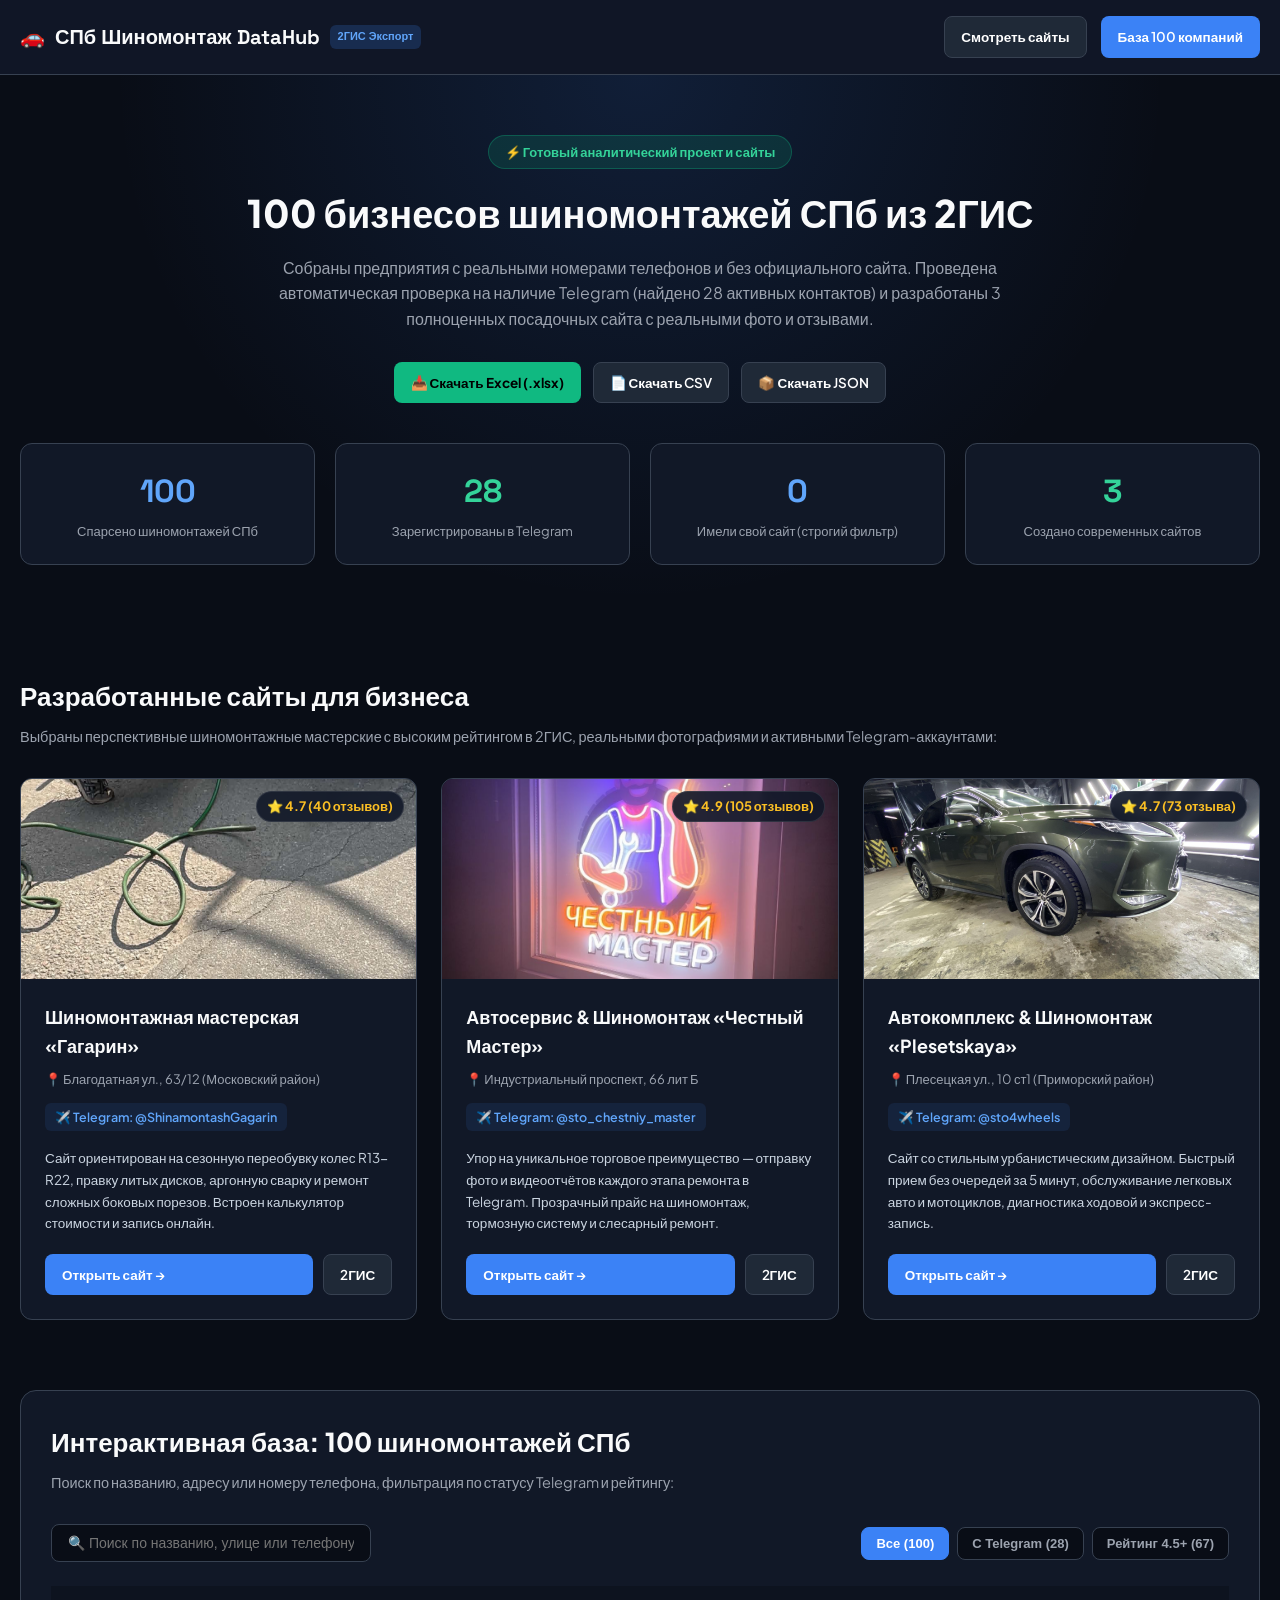
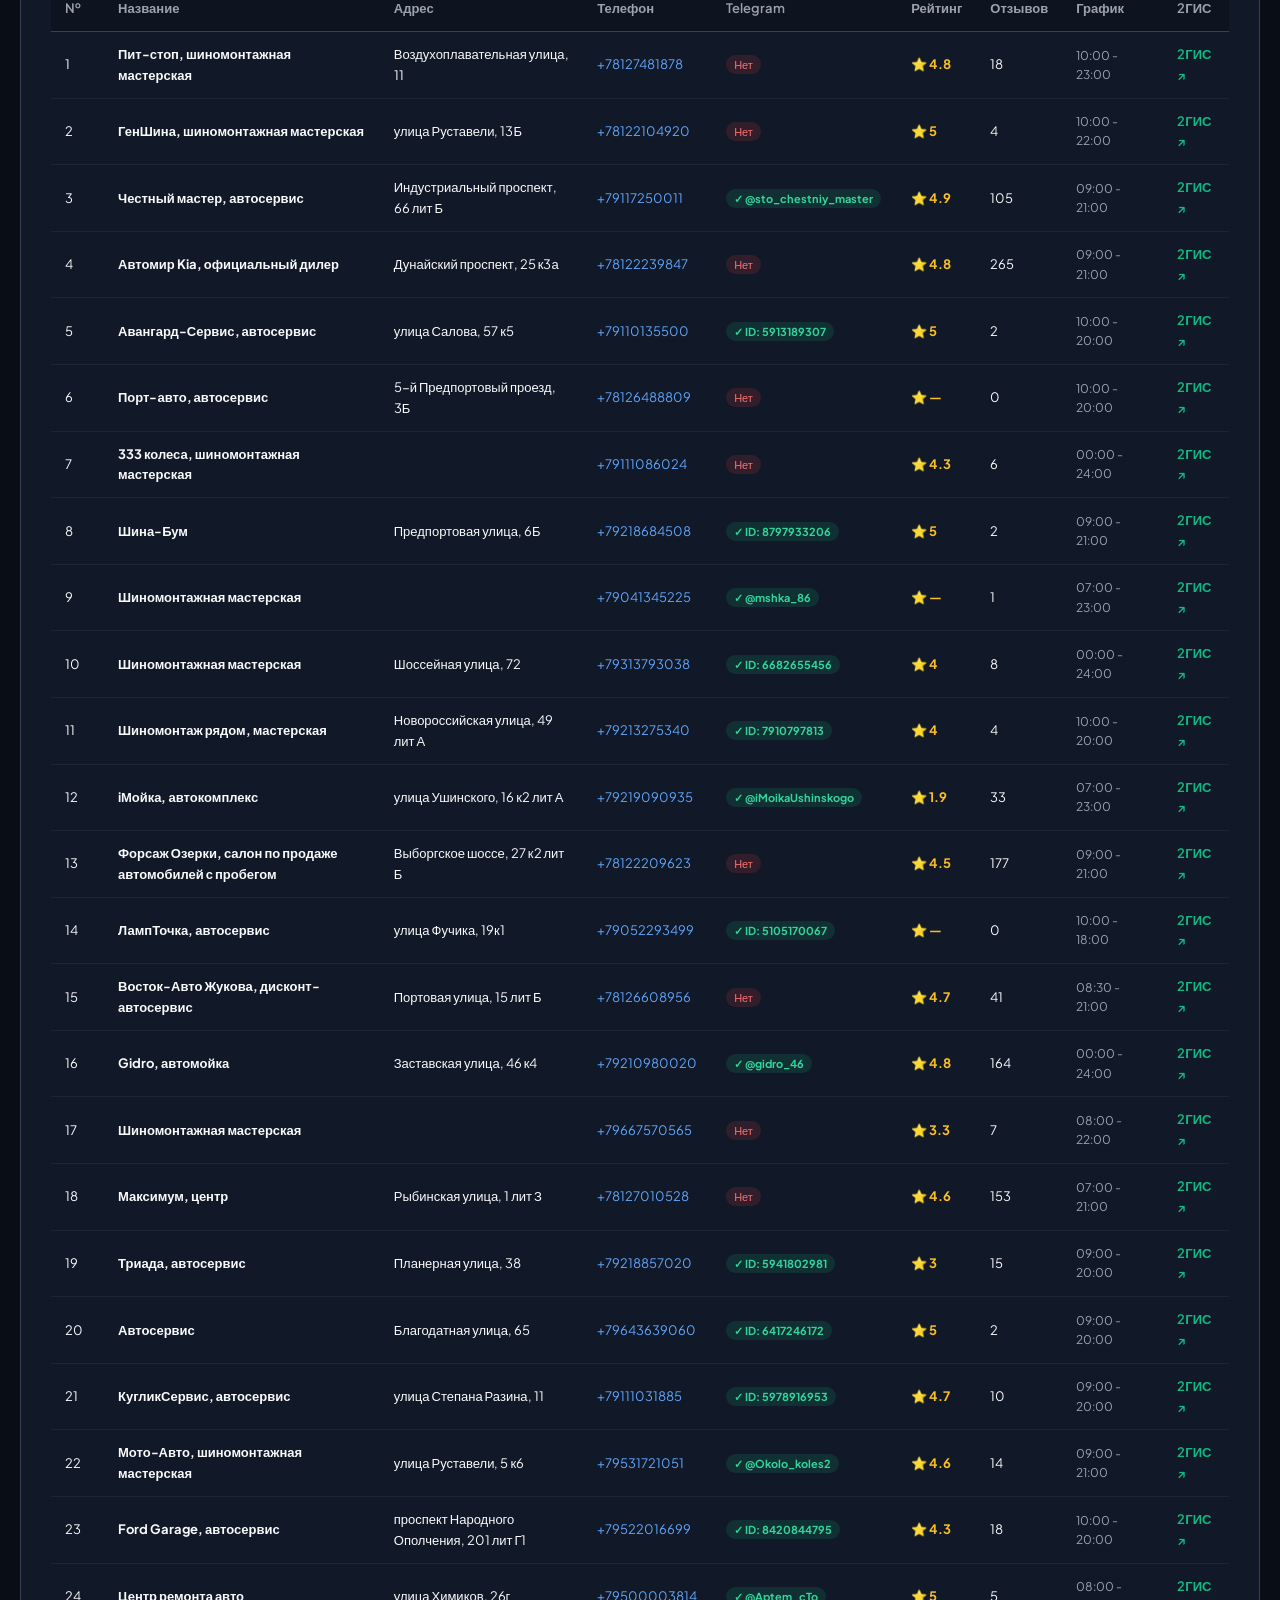
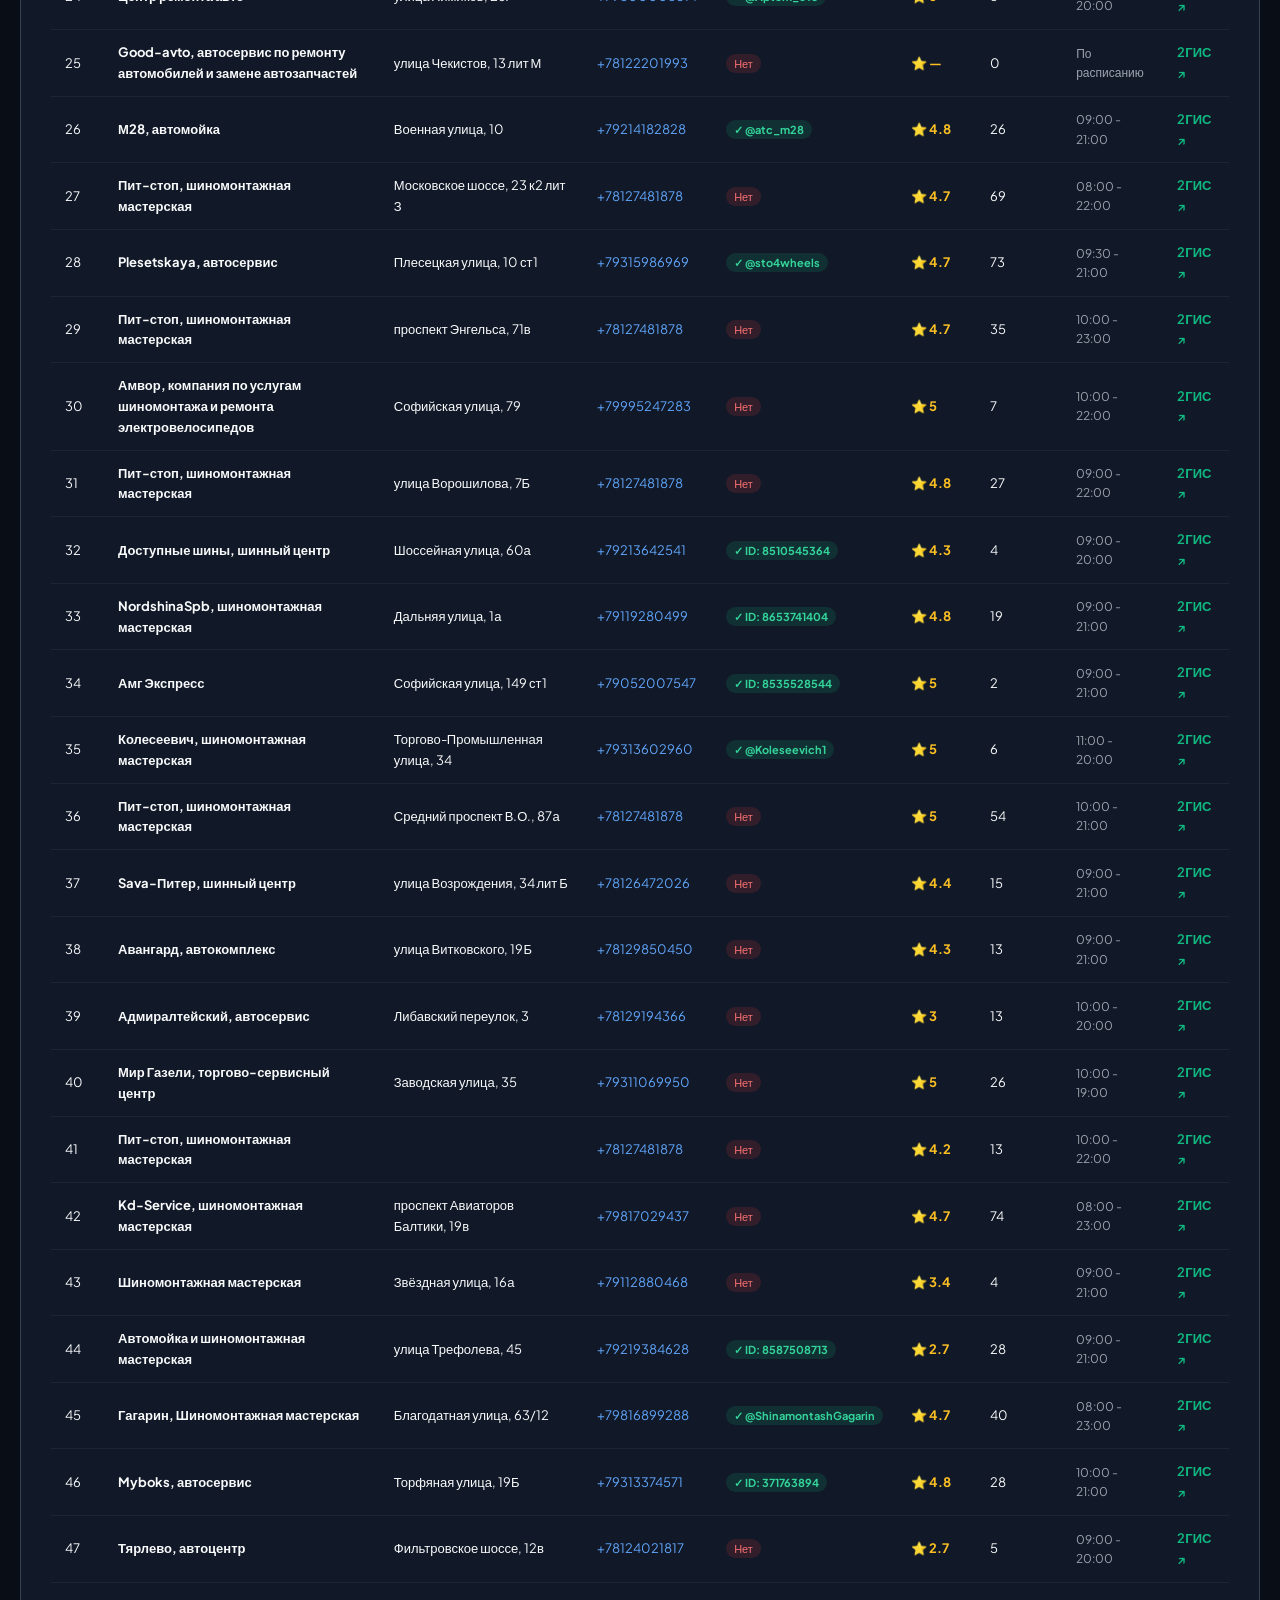
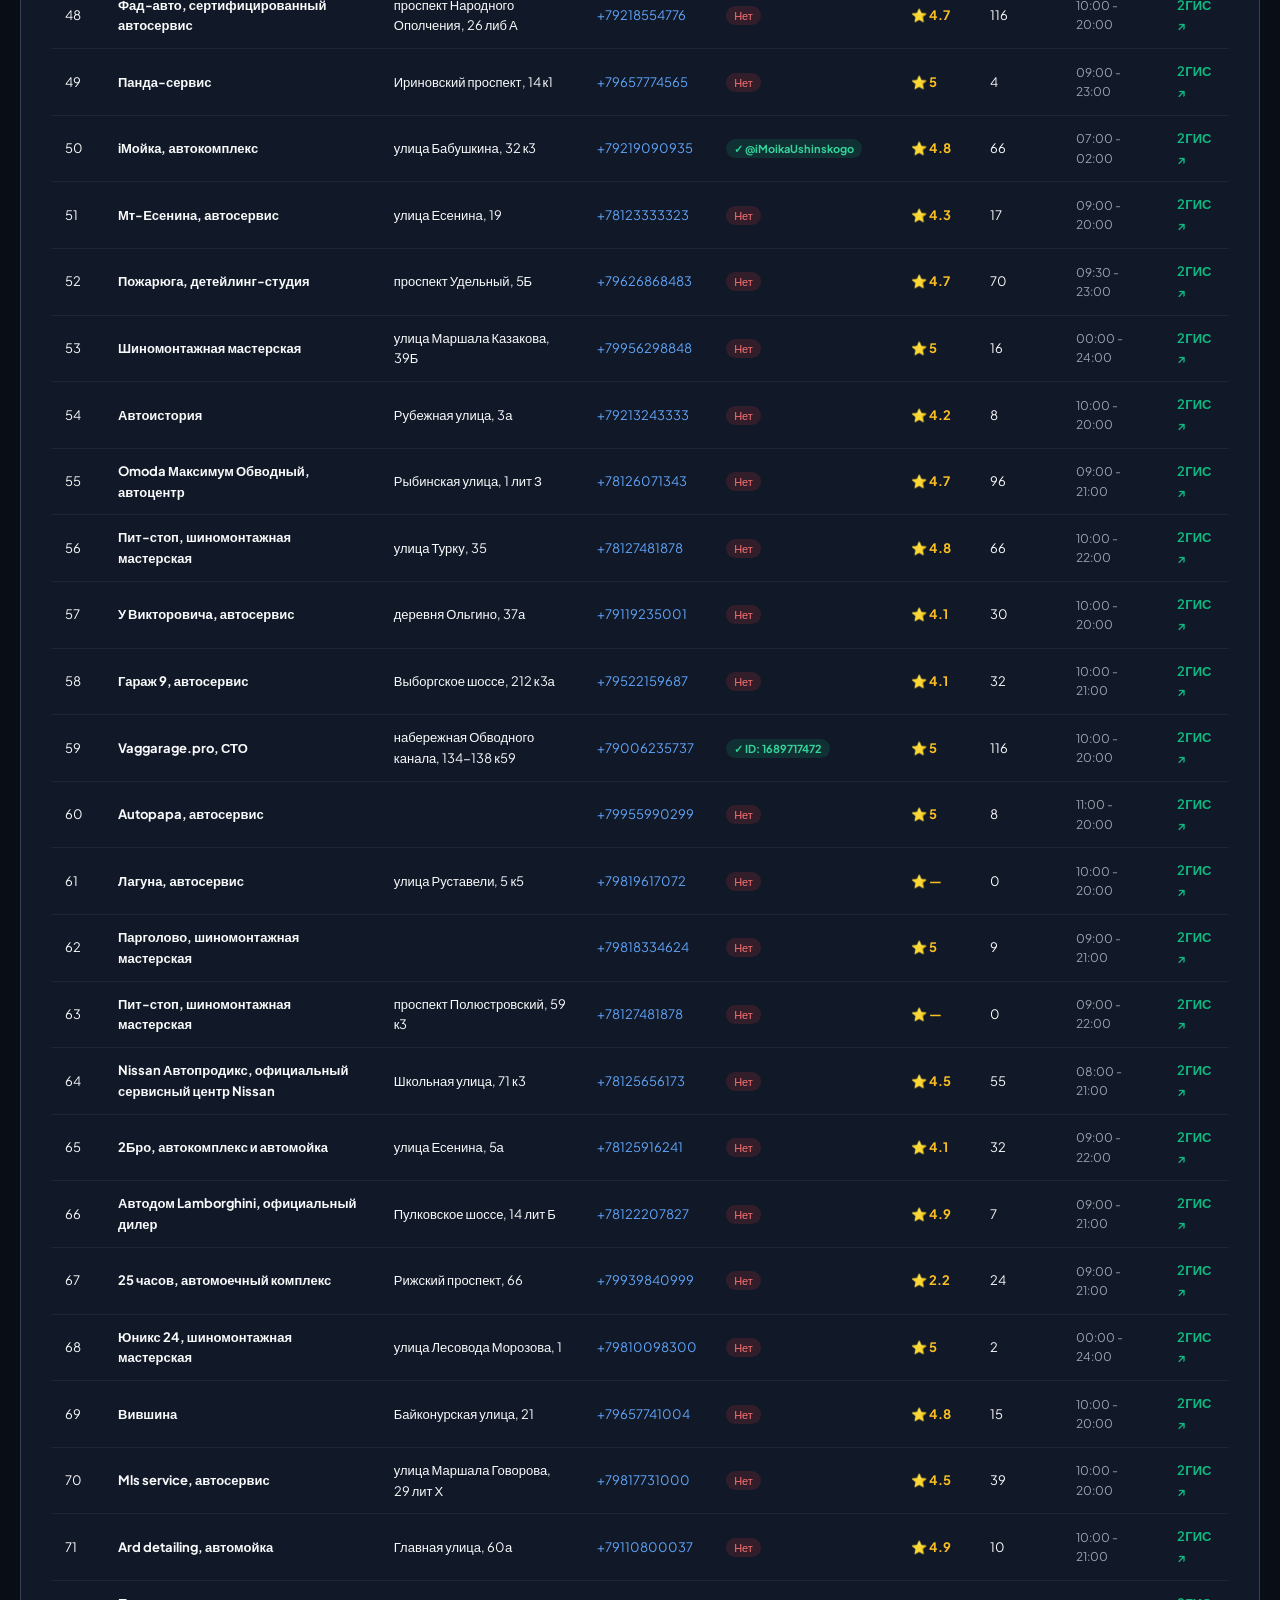
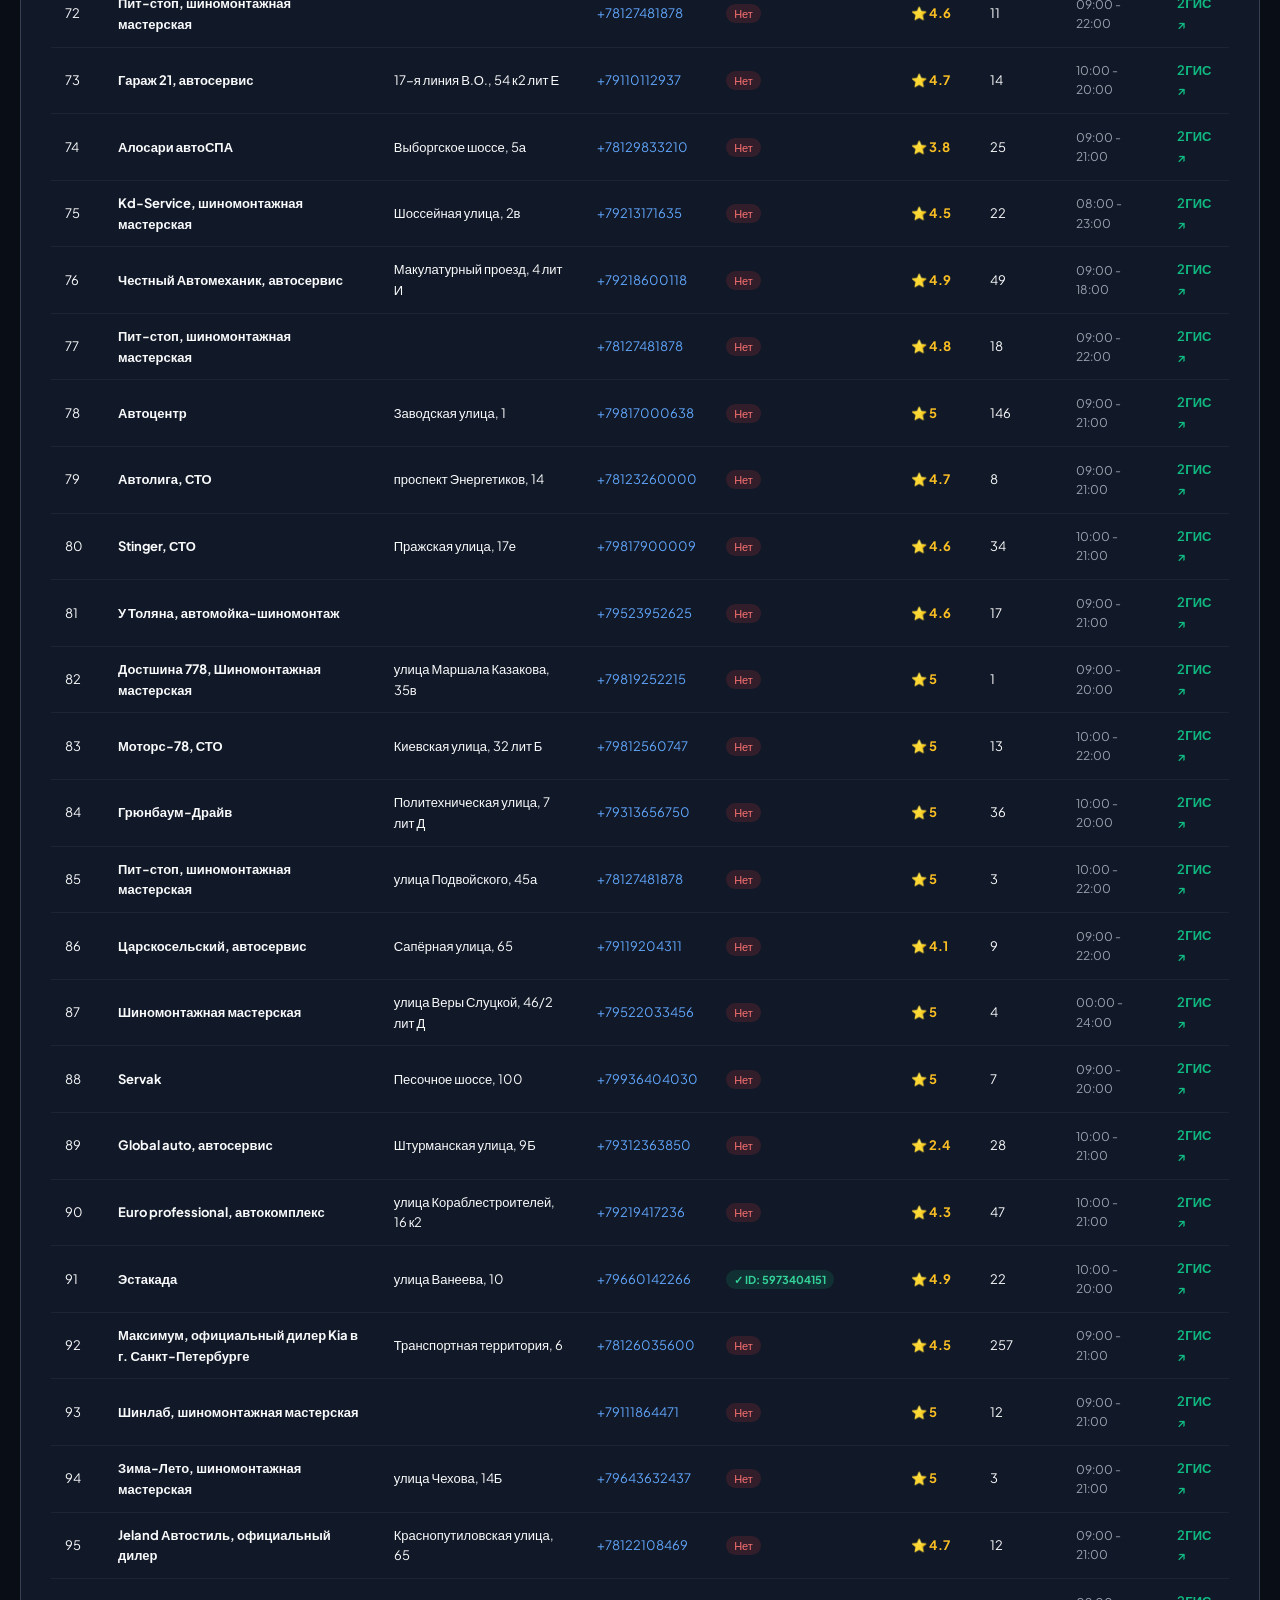
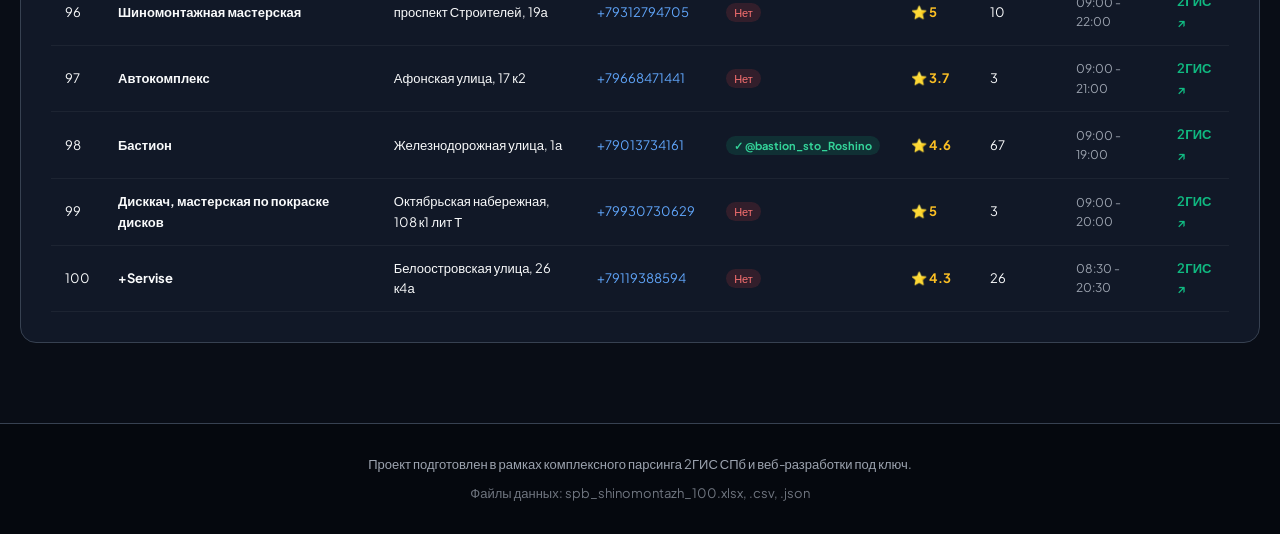
==== index.html @ 6f6e117e "Initial commit: 100 SPb tire services data, analysis, and custom websites" ====
<!DOCTYPE html>
<html lang="ru">
<head>
  <meta charset="UTF-8">
  <meta name="viewport" content="width=device-width, initial-scale=1.0">
  <title>Каталог 100 шиномонтажей СПб без сайта + Готовые веб-сайты для бизнеса</title>
  <meta name="description" content="Парсинг 100 шиномонтажей Санкт-Петербурга из 2ГИС с номерами телефонов и без сайта. Проверка Telegram, реальные отзывы, готовые веб-сайты.">
  <link rel="preconnect" href="https://fonts.googleapis.com">
  <link rel="preconnect" href="https://fonts.gstatic.com" crossorigin>
  <link href="https://fonts.googleapis.com/css2?family=Plus+Jakarta+Sans:wght@400;500;600;700;800&family=Space+Grotesk:wght@700&display=swap" rel="stylesheet">
  <style>
    :root {
      --primary: #3b82f6;
      --primary-hover: #2563eb;
      --accent: #10b981;
      --bg: #090d16;
      --bg-card: #111827;
      --bg-elevated: #1f2937;
      --border: #374151;
      --text: #f9fafb;
      --text-muted: #9ca3af;
      --radius: 12px;
    }
    * { margin: 0; padding: 0; box-sizing: border-box; }
    body {
      font-family: 'Plus Jakarta Sans', sans-serif;
      background-color: var(--bg);
      color: var(--text);
      line-height: 1.6;
    }
    a { color: inherit; text-decoration: none; }
    .container { max-width: 1280px; margin: 0 auto; padding: 0 20px; }

    /* Header */
    header {
      background: rgba(17, 24, 39, 0.95);
      border-bottom: 1px solid var(--border);
      position: sticky;
      top: 0;
      z-index: 50;
      backdrop-filter: blur(10px);
      padding: 16px 0;
    }
    .h-flex {
      display: flex;
      justify-content: space-between;
      align-items: center;
    }
    .h-title {
      font-family: 'Space Grotesk', sans-serif;
      font-size: 20px;
      font-weight: 700;
      display: flex;
      align-items: center;
      gap: 10px;
    }
    .badge-hub {
      background: rgba(59, 130, 246, 0.2);
      color: #60a5fa;
      font-size: 11px;
      padding: 3px 8px;
      border-radius: 6px;
      font-family: sans-serif;
    }
    .h-links { display: flex; gap: 14px; align-items: center; }
    .btn {
      display: inline-flex;
      align-items: center;
      gap: 8px;
      padding: 9px 16px;
      border-radius: 8px;
      font-weight: 600;
      font-size: 13.5px;
      cursor: pointer;
      transition: all 0.2s;
      border: 1px solid transparent;
    }
    .btn-primary { background: var(--primary); color: #fff; }
    .btn-primary:hover { background: var(--primary-hover); transform: translateY(-1px); }
    .btn-outline { background: var(--bg-elevated); border-color: var(--border); color: #fff; }
    .btn-outline:hover { border-color: var(--primary); color: var(--primary); }
    .btn-green { background: var(--accent); color: #000; font-weight: 700; }
    .btn-green:hover { background: #059669; color: #fff; }

    /* Hero */
    .hero {
      padding: 60px 0 50px;
      background: radial-gradient(circle at 50% 0%, rgba(59, 130, 246, 0.15) 0%, transparent 60%);
      text-align: center;
    }
    .hero-tag {
      display: inline-block;
      background: rgba(16, 185, 129, 0.15);
      color: #34d399;
      font-size: 13px;
      font-weight: 700;
      padding: 6px 16px;
      border-radius: 20px;
      margin-bottom: 20px;
      border: 1px solid rgba(16, 185, 129, 0.3);
    }
    .hero h1 {
      font-size: 38px;
      font-weight: 800;
      max-width: 900px;
      margin: 0 auto 18px;
      line-height: 1.25;
    }
    .hero p {
      color: var(--text-muted);
      font-size: 16px;
      max-width: 750px;
      margin: 0 auto 30px;
    }
    .hero-downloads {
      display: flex;
      justify-content: center;
      gap: 12px;
      flex-wrap: wrap;
    }

    /* Metrics Grid */
    .metrics-grid {
      display: grid;
      grid-template-columns: repeat(auto-fit, minmax(220px, 1fr));
      gap: 20px;
      margin: 40px 0 60px;
    }
    .metric-card {
      background: var(--bg-card);
      border: 1px solid var(--border);
      border-radius: var(--radius);
      padding: 22px;
      text-align: center;
    }
    .metric-val {
      font-size: 32px;
      font-weight: 800;
      color: #60a5fa;
      font-family: 'Space Grotesk', sans-serif;
    }
    .metric-val.green { color: #34d399; }
    .metric-desc {
      font-size: 13px;
      color: var(--text-muted);
      margin-top: 4px;
    }

    /* Showcase Section */
    .section-title {
      font-size: 26px;
      font-weight: 800;
      margin-bottom: 8px;
    }
    .section-sub {
      color: var(--text-muted);
      font-size: 14.5px;
      margin-bottom: 30px;
    }
    .showcase-grid {
      display: grid;
      grid-template-columns: repeat(auto-fit, minmax(360px, 1fr));
      gap: 24px;
      margin-bottom: 70px;
    }
    .show-card {
      background: var(--bg-card);
      border: 1px solid var(--border);
      border-radius: var(--radius);
      overflow: hidden;
      display: flex;
      flex-direction: column;
      transition: transform 0.2s, border-color 0.2s;
    }
    .show-card:hover {
      transform: translateY(-4px);
      border-color: var(--primary);
      box-shadow: 0 12px 30px rgba(0,0,0,0.4);
    }
    .show-img-wrap {
      position: relative;
      height: 200px;
      overflow: hidden;
      background: #000;
    }
    .show-img {
      width: 100%;
      height: 100%;
      object-fit: cover;
      transition: transform 0.3s;
    }
    .show-card:hover .show-img {
      transform: scale(1.05);
    }
    .show-badge {
      position: absolute;
      top: 12px;
      right: 12px;
      background: rgba(17, 24, 39, 0.9);
      backdrop-filter: blur(4px);
      color: #fbbf24;
      font-weight: 700;
      font-size: 13px;
      padding: 4px 10px;
      border-radius: 20px;
      border: 1px solid rgba(255, 255, 255, 0.1);
    }
    .show-body {
      padding: 24px;
      display: flex;
      flex-direction: column;
      flex-grow: 1;
    }
    .show-body h3 {
      font-size: 18px;
      font-weight: 700;
      margin-bottom: 8px;
    }
    .show-addr {
      font-size: 13px;
      color: var(--text-muted);
      margin-bottom: 14px;
    }
    .show-tg {
      display: inline-flex;
      align-items: center;
      gap: 6px;
      background: rgba(59, 130, 246, 0.1);
      color: #60a5fa;
      font-size: 12.5px;
      padding: 4px 10px;
      border-radius: 6px;
      margin-bottom: 16px;
      width: fit-content;
      font-weight: 600;
    }
    .show-p {
      font-size: 13.5px;
      color: #cbd5e1;
      margin-bottom: 20px;
      flex-grow: 1;
    }
    .show-actions {
      display: flex;
      gap: 10px;
    }

    /* Table Section */
    .table-section {
      background: var(--bg-card);
      border: 1px solid var(--border);
      border-radius: 16px;
      padding: 30px;
      margin-bottom: 80px;
    }
    .table-controls {
      display: flex;
      justify-content: space-between;
      align-items: center;
      flex-wrap: wrap;
      gap: 16px;
      margin-bottom: 24px;
    }
    .search-input {
      background: #090d16;
      border: 1px solid var(--border);
      color: #fff;
      padding: 10px 16px;
      border-radius: 8px;
      font-size: 14px;
      min-width: 320px;
    }
    .search-input:focus { outline: none; border-color: var(--primary); }
    .filters-row { display: flex; gap: 8px; flex-wrap: wrap; }
    .f-btn {
      background: #090d16;
      border: 1px solid var(--border);
      color: var(--text-muted);
      padding: 8px 14px;
      border-radius: 8px;
      font-size: 13px;
      cursor: pointer;
      font-weight: 600;
      transition: all 0.2s;
    }
    .f-btn.active {
      background: var(--primary);
      border-color: var(--primary);
      color: #fff;
    }

    .table-responsive {
      overflow-x: auto;
    }
    table {
      width: 100%;
      border-collapse: collapse;
      font-size: 13px;
      text-align: left;
    }
    th {
      background: #0d131f;
      color: var(--text-muted);
      padding: 12px 14px;
      font-weight: 600;
      border-bottom: 1px solid var(--border);
      white-space: nowrap;
    }
    td {
      padding: 12px 14px;
      border-bottom: 1px solid rgba(255, 255, 255, 0.05);
      vertical-align: middle;
    }
    tr:hover td {
      background: rgba(255, 255, 255, 0.02);
    }
    .tg-tag-yes {
      background: rgba(16, 185, 129, 0.15);
      color: #34d399;
      font-size: 11px;
      font-weight: 700;
      padding: 3px 8px;
      border-radius: 12px;
      white-space: nowrap;
    }
    .tg-tag-no {
      background: rgba(239, 68, 68, 0.15);
      color: #f87171;
      font-size: 11px;
      padding: 3px 8px;
      border-radius: 12px;
      white-space: nowrap;
    }
    .rating-val {
      color: #fbbf24;
      font-weight: 700;
    }

    /* Footer */
    footer {
      background: #05080e;
      border-top: 1px solid var(--border);
      padding: 30px 0;
      text-align: center;
      font-size: 13px;
      color: var(--text-muted);
    }

    @media (max-width: 768px) {
      .hero h1 { font-size: 26px; }
      .search-input { width: 100%; min-width: auto; }
      .table-controls { flex-direction: column; align-items: stretch; }
    }
  </style>
</head>
<body>

  <!-- Header -->
  <header>
    <div class="container h-flex">
      <div class="h-title">
        <span>🚗</span>
        <span>СПб Шиномонтаж DataHub</span>
        <span class="badge-hub">2ГИС Экспорт</span>
      </div>
      <div class="h-links">
        <a href="#showcases" class="btn btn-outline">Смотреть сайты</a>
        <a href="#database" class="btn btn-primary">База 100 компаний</a>
      </div>
    </div>
  </header>

  <!-- Hero Section -->
  <section class="hero">
    <div class="container">
      <div class="hero-tag">⚡ Готовый аналитический проект и сайты</div>
      <h1>100 бизнесов шиномонтажей СПб из 2ГИС</h1>
      <p>
        Собраны предприятия с реальными номерами телефонов и без официального сайта. Проведена автоматическая проверка на наличие Telegram (найдено 28 активных контактов) и разработаны 3 полноценных посадочных сайта с реальными фото и отзывами.
      </p>

      <div class="hero-downloads">
        <a href="spb_shinomontazh_100.xlsx" download class="btn btn-green">
          📥 Скачать Excel (.xlsx)
        </a>
        <a href="spb_shinomontazh_100.csv" download class="btn btn-outline">
          📄 Скачать CSV
        </a>
        <a href="spb_shinomontazh_100.json" download class="btn btn-outline">
          📦 Скачать JSON
        </a>
      </div>

      <!-- Metrics -->
      <div class="metrics-grid">
        <div class="metric-card">
          <div class="metric-val">100</div>
          <div class="metric-desc">Спарсено шиномонтажей СПб</div>
        </div>
        <div class="metric-card">
          <div class="metric-val green">28</div>
          <div class="metric-desc">Зарегистрированы в Telegram</div>
        </div>
        <div class="metric-card">
          <div class="metric-val">0</div>
          <div class="metric-desc">Имели свой сайт (строгий фильтр)</div>
        </div>
        <div class="metric-card">
          <div class="metric-val green">3</div>
          <div class="metric-desc">Создано современных сайтов</div>
        </div>
      </div>
    </div>
  </section>

  <!-- Showcase of 3 Built Websites -->
  <section id="showcases" class="container">
    <div class="section-title">Разработанные сайты для бизнеса</div>
    <div class="section-sub">
      Выбраны перспективные шиномонтажные мастерские с высоким рейтингом в 2ГИС, реальными фотографиями и активными Telegram-аккаунтами:
    </div>

    <div class="showcase-grid">
      <!-- Site 1: Gagarin -->
      <div class="show-card">
        <div class="show-img-wrap">
          <img src="images/gagarin_main.jpg" alt="Мастерская Гагарин" class="show-img">
          <div class="show-badge">⭐ 4.7 (40 отзывов)</div>
        </div>
        <div class="show-body">
          <h3>Шиномонтажная мастерская «Гагарин»</h3>
          <div class="show-addr">📍 Благодатная ул., 63/12 (Московский район)</div>
          <div class="show-tg">✈️ Telegram: @ShinamontashGagarin</div>
          <p class="show-p">
            Сайт ориентирован на сезонную переобувку колес R13-R22, правку литых дисков, аргонную сварку и ремонт сложных боковых порезов. Встроен калькулятор стоимости и запись онлайн.
          </p>
          <div class="show-actions">
            <a href="gagarin/index.html" class="btn btn-primary" style="flex:1;">Открыть сайт →</a>
            <a href="https://2gis.ru/spb/firm/70000001076937830" target="_blank" class="btn btn-outline">2ГИС</a>
          </div>
        </div>
      </div>

      <!-- Site 2: Chestniy Master -->
      <div class="show-card">
        <div class="show-img-wrap">
          <img src="images/chestniy-master_main.jpg" alt="Честный мастер" class="show-img">
          <div class="show-badge">⭐ 4.9 (105 отзывов)</div>
        </div>
        <div class="show-body">
          <h3>Автосервис & Шиномонтаж «Честный Мастер»</h3>
          <div class="show-addr">📍 Индустриальный проспект, 66 лит Б</div>
          <div class="show-tg">✈️ Telegram: @sto_chestniy_master</div>
          <p class="show-p">
            Упор на уникальное торговое преимущество — отправку фото и видеоотчётов каждого этапа ремонта в Telegram. Прозрачный прайс на шиномонтаж, тормозную систему и слесарный ремонт.
          </p>
          <div class="show-actions">
            <a href="chestniy-master/index.html" class="btn btn-primary" style="flex:1;">Открыть сайт →</a>
            <a href="https://2gis.ru/spb/firm/70000001081129305" target="_blank" class="btn btn-outline">2ГИС</a>
          </div>
        </div>
      </div>

      <!-- Site 3: Plesetskaya -->
      <div class="show-card">
        <div class="show-img-wrap">
          <img src="images/plesetskaya_main.jpg" alt="Plesetskaya" class="show-img">
          <div class="show-badge">⭐ 4.7 (73 отзыва)</div>
        </div>
        <div class="show-body">
          <h3>Автокомплекс & Шиномонтаж «Plesetskaya»</h3>
          <div class="show-addr">📍 Плесецкая ул., 10 ст1 (Приморский район)</div>
          <div class="show-tg">✈️ Telegram: @sto4wheels</div>
          <p class="show-p">
            Сайт со стильным урбанистическим дизайном. Быстрый прием без очередей за 5 минут, обслуживание легковых авто и мотоциклов, диагностика ходовой и экспресс-запись.
          </p>
          <div class="show-actions">
            <a href="plesetskaya/index.html" class="btn btn-primary" style="flex:1;">Открыть сайт →</a>
            <a href="https://2gis.ru/spb/firm/70000001051297674" target="_blank" class="btn btn-outline">2ГИС</a>
          </div>
        </div>
      </div>
    </div>
  </section>

  <!-- Interactive 100 Businesses Table -->
  <section id="database" class="container">
    <div class="table-section">
      <div class="section-title">Интерактивная база: 100 шиномонтажей СПб</div>
      <div class="section-sub">
        Поиск по названию, адресу или номеру телефона, фильтрация по статусу Telegram и рейтингу:
      </div>

      <div class="table-controls">
        <input type="text" id="searchInput" placeholder="🔍 Поиск по названию, улице или телефону..." class="search-input">
        <div class="filters-row">
          <button class="f-btn active" data-filter="all">Все (100)</button>
          <button class="f-btn" data-filter="tg">С Telegram (28)</button>
          <button class="f-btn" data-filter="top">Рейтинг 4.5+ (67)</button>
        </div>
      </div>

      <div class="table-responsive">
        <table>
          <thead>
            <tr>
              <th>№</th>
              <th>Название</th>
              <th>Адрес</th>
              <th>Телефон</th>
              <th>Telegram</th>
              <th>Рейтинг</th>
              <th>Отзывов</th>
              <th>График</th>
              <th>2ГИС</th>
            </tr>
          </thead>
          <tbody id="tableBody">
            <!-- Rendered by JS -->
          </tbody>
        </table>
      </div>
    </div>
  </section>

  <!-- Footer -->
  <footer>
    <div class="container">
      <div>Проект подготовлен в рамках комплексного парсинга 2ГИС СПб и веб-разработки под ключ.</div>
      <div style="margin-top: 8px; opacity: 0.7;">Файлы данных: spb_shinomontazh_100.xlsx, .csv, .json</div>
    </div>
  </footer>

  <script>
    const data = [{"number": 1, "id": "70000001036572925", "full_id": "70000001036572925_E8ru681B84G23H8301IGG0GGk6Btxn73G6G55C28628675A3wpqt54135J1A4G6G1J79ACG5poq2uv7C446B1013356H2J4HHHGJ2G989ACC", "name": "Пит-стоп, шиномонтажная мастерская", "address": "Воздухоплавательная улица, 11", "address_comment": "", "phones": ["+78127481878"], "primary_phone": "+78127481878", "has_website": false, "telegrams": [], "vk": [], "emails": ["support@pit-stops.ru"], "rating": 4.8, "review_count": 18, "schedule": "10:00 - 23:00", "services": ["Выездной шиномонтаж", "Данные актуальны"], "photos": ["https://i8.photo.2gis.com/main/branch/38/70000001036572925/common"], "lat": 59.89932, "lon": 30.340591, "gis_url": "https://2gis.ru/spb/firm/70000001036572925", "telegram_check": {"available": false, "status": "Городской номер (+7812), Telegram отсутствует"}}, {"number": 2, "id": "70000001112723454", "full_id": "70000001112723454_E8ru681B84G23H8301IGG0GGk6Btxn73G6G55C2862482656wpqt54135J1A4G6G1J79ACG5poq2uv7C446B1013435H7J4HHHGJ2G989Af9", "name": "ГенШина, шиномонтажная мастерская", "address": "улица Руставели, 13Б", "address_comment": "", "phones": ["+78122104920"], "primary_phone": "+78122104920", "has_website": false, "telegrams": [], "vk": [], "emails": [], "rating": 5, "review_count": 4, "schedule": "10:00 - 22:00", "services": ["Выкуп автошин б/у", "Продажа автошин б/у", "Покраска дисков", "Наварка шин", "Сварка дисков", "Мойка шин", "Возможна запись", "Ремонт порезов", "Правка / Прокатка дисков", "Ошиповка шин", "Наличный расчёт", "Перевод с карты", "Данные актуальны"], "photos": ["https://i8.photo.2gis.com/main/branch/38/70000001112723454/common"], "lat": 60.003616, "lon": 30.4383, "gis_url": "https://2gis.ru/spb/firm/70000001112723454", "telegram_check": {"available": false, "status": "Городской номер (+7812), Telegram отсутствует"}}, {"number": 3, "id": "70000001081129305", "full_id": "70000001081129305_E8ru681B84G23H83014GGG0Gk6Btxn73G6G55C2862322C41wpqt54135J1A4G6G1JGA8B9Jpoq2uv7C446B10133A6H3BJ2HHGJH1I979Cd6", "name": "Честный мастер, автосервис", "address": "Индустриальный проспект, 66 лит Б", "address_comment": "", "phones": ["+79117250011", "+79117250033"], "primary_phone": "+79117250011", "has_website": false, "telegrams": ["https://t.me/+79117250011", "https://t.me/sto_chestniy_master"], "vk": ["https://vk.ru/avtoservis_chest_m"], "emails": ["chestniy.master.78@yandex.ru", "chestniy.m.avto@gmail.com"], "rating": 4.9, "review_count": 105, "schedule": "09:00 - 21:00", "services": ["Восстановление геометрии", "Покраска", "Полировка", "Ремонт вмятин", "Сварка", "Аппаратная", "Шлифовка", "Расточка", "Гильзовка", "Опрессовка", "Тюнинг выхлопной системы", "Выхлопная система", "Двигатели", "Дополнительное оборудование", "Крепёж", "Кузов", "Автооптика", "Подвеска и ходовая", "Расходные материалы", "Рулевое управление", "Салон", "Система отопления и кондиционирования", "Система подачи воздуха", "Стёкла", "Тормозная система", "Трансмиссия", "Электрика", "Электрооборудование", "Audi", "BMW", "BYD", "Changan", "Chery", "Chevrolet", "Chrysler", "Citroen", "Daewoo", "Daihatsu", "Datsun", "Dodge", "Dongfeng", "FAW", "Fiat", "Ford", "Geely", "GMC", "Great Wall", "Haima", "Haval", "Honda", "Hyundai", "Infiniti", "Isuzu", "JAC", "Jaguar", "Jeep", "Kia", "Lancia", "Land Rover", "Lexus", "Lifan", "Luxgen", "Mazda", "Mercedes-Benz", "MINI", "Mitsubishi", "Nissan", "Opel", "Peugeot", "Porsche", "Ravon", "Renault", "Rover", "Saab", "SEAT", "Skoda", "Smart", "SsangYong", "Subaru", "Suzuki", "Toyota", "Volkswagen", "Volvo", "Vortex", "Zotye", "Lada (ВАЗ)", "ГАЗ", "ЗАЗ", "ТагАЗ", "УАЗ", "Москвич", "Genesis", "Exeed", "OMODA", "GAC", "Sollers", "Замена колодок", "Возможна запись", "Доставка", "Оплата картой", "Наличный расчёт", "Оплата через банк", "Перевод с карты", "Оплата по QR-коду", "Данные актуальны"], "photos": ["https://i2.photo.2gis.com/main/branch/38/70000001081129305/common"], "lat": 59.96933, "lon": 30.456283, "gis_url": "https://2gis.ru/spb/firm/70000001081129305", "telegram_check": {"available": true, "tg_id": 2044087323, "username": "@sto_chestniy_master", "status": "Зарегистрирован в Telegram (можно написать)"}}, {"number": 4, "id": "5348552838674649", "full_id": "5348552838674649_E8ru681B84G23H6649IGG0GGk6Btxn73G6G55C286288495Awpqt54135J1A4G6G1J79ACG5poq2uv7C446B653A6AH3AJ4HHHGJ2G989A49", "name": "Автомир Kia, официальный дилер", "address": "Дунайский проспект, 25 к3а", "address_comment": "1 этаж", "phones": ["+78122239847"], "primary_phone": "+78122239847", "has_website": false, "telegrams": [], "vk": ["https://vk.ru/avtomir.cars"], "emails": ["info@avtomir.ru"], "rating": 4.8, "review_count": 265, "schedule": "09:00 - 21:00", "services": ["Мойка автомат", "Химчистка салона", "Мойка днища", "Возможна запись", "Зал ожидания", "Kia", "Kia", "Trade-in", "Новые авто", "Подержанные авто", "Тест-драйв", "Kia", "Восстановление геометрии", "Покраска", "Ремонт вмятин", "Сварка", "Ремонт пневмоподвески", "Ремонт стоек", "Проточка тормозных дисков", "Аппаратная", "Выхлопная система", "Двигатели", "Дополнительное оборудование", "Крепёж", "Кузов", "Автооптика", "Подвеска и ходовая", "Расходные материалы", "Рулевое управление", "Салон", "Система отопления и кондиционирования", "Система подачи воздуха", "Стёкла", "Топливная система", "Тормозная система", "Трансмиссия", "Электрика", "Электрооборудование", "Kia", "Легковые шины", "Шумоизоляция", "Кофе с собой", "Чай с собой", "Wi-Fi для клиентов", "Кафе", "Оплата картой", "Наличный расчёт", "Оплата через банк", "Оплата по QR-коду", "Розница", "Данные актуальны"], "photos": ["https://i6.photo.2gis.com/main/branch/38/5348552838674649/common"], "lat": 59.831791, "lon": 30.359835, "gis_url": "https://2gis.ru/spb/firm/5348552838674649", "telegram_check": {"available": false, "status": "Городской номер (+7812), Telegram отсутствует"}}, {"number": 5, "id": "5348553838857211", "full_id": "5348553838857211_E8ru681B84G23H6649IGG0GGk6Btxn73G6G55C2862A67522wpqt54135J1A4G6G1J79ACG5poq2uv7C446B654A6AH45J4HHHGJ2G989Ah4", "name": "Авангард-Сервис, автосервис", "address": "улица Салова, 57 к5", "address_comment": "", "phones": ["+79110135500"], "primary_phone": "+79110135500", "has_website": false, "telegrams": [], "vk": [], "emails": [], "rating": 5, "review_count": 2, "schedule": "10:00 - 20:00", "services": ["Acura", "Alfa Romeo", "Audi", "Bentley", "BMW", "Brilliance", "Bugatti", "BYD", "Cadillac", "Changan", "Chery", "Chevrolet", "Chrysler", "Citroen", "Dacia", "Daewoo", "Daihatsu", "Datsun", "Dodge", "Dongfeng", "FAW", "Ferrari", "Fiat", "Ford", "Foton", "Geely", "GMC", "Great Wall", "Haima", "Haval", "Hawtai", "Honda", "Hummer", "Hyundai", "Infiniti", "Isuzu", "JAC", "Jaguar", "Jeep", "Kia", "Lada (ВАЗ)", "Lancia", "Land Rover", "Lexus", "Lifan", "Lincoln", "Luxgen", "Maserati", "Maxus", "Mazda", "Mercedes-Benz", "MINI", "Mitsubishi", "Nissan", "Opel", "Peugeot", "Porsche", "Ravon", "Renault", "Rolls-Royce", "Rover", "Saab", "SEAT", "Skoda", "Smart", "SsangYong", "Subaru", "Suzuki", "Tesla", "Tianye", "Toyota", "Volkswagen", "Volvo", "Vortex", "Zotye", "ГАЗ", "ЗАЗ", "ТагАЗ", "УАЗ", "Восстановление геометрии", "Покраска", "Полировка", "Ремонт вмятин", "Сварка", "Ремонт пневмоподвески", "Ремонт стоек", "Проточка тормозных дисков", "Возможна запись", "Мотошиномонтаж", "Ремонт порезов", "Оплата картой", "Наличный расчёт", "Оплата через банк", "Данные актуальны"], "photos": ["https://i9.photo.2gis.com/main/branch/38/5348553838857211/common"], "lat": 59.889713, "lon": 30.370464, "gis_url": "https://2gis.ru/spb/firm/5348553838857211", "telegram_check": {"available": true, "tg_id": 5913189307, "username": null, "status": "Зарегистрирован в Telegram (можно написать)"}}, {"number": 6, "id": "70000001063907873", "full_id": "70000001063907873_E8ru681B84G23H83014GGG0Gk6Btxn73G6G55C28625A0A98wpqt54135J1A4G6G1JGA8B9Jpoq2uv7C446B1013384H4AJ2HHGJH1I979C63", "name": "Порт-авто, автосервис", "address": "5-й Предпортовый проезд, 3Б", "address_comment": "4 бокс", "phones": ["+78126488809"], "primary_phone": "+78126488809", "has_website": false, "telegrams": [], "vk": [], "emails": [], "rating": 0.0, "review_count": 0, "schedule": "10:00 - 20:00", "services": ["Оплата картой", "Наличный расчёт", "Оплата через банк", "Оплата по QR-коду", "Плати частями", "Данные актуальны"], "photos": ["https://i6.photo.2gis.com/main/branch/38/70000001063907873/common"], "lat": 59.83907, "lon": 30.310222, "gis_url": "https://2gis.ru/spb/firm/70000001063907873", "telegram_check": {"available": false, "status": "Городской номер (+7812), Telegram отсутствует"}}, {"number": 7, "id": "70000001060268134", "full_id": "70000001060268134_E8ru681B84G23H83014GGG0Gk6Btxn73G6G55C2862236B24wpqt54135J1A4G6G1JGA8B9Jpoq2uv7C446B1013385H56J2HHGJH1I979C48", "name": "333 колеса, шиномонтажная мастерская", "address": "", "address_comment": "", "phones": ["+79111086024"], "primary_phone": "+79111086024", "has_website": false, "telegrams": [], "vk": [], "emails": [], "rating": 4.3, "review_count": 6, "schedule": "00:00 - 24:00", "services": ["Выкуп автошин б/у", "Продажа автошин б/у", "Ошиповка шин", "Оплата картой", "Наличный расчёт", "Оплата через банк", "Оплата эл.кошельком", "Перевод с карты", "Оплата по QR-коду", "Оплата через приложение", "Данные актуальны"], "photos": ["https://i1.photo.2gis.com/main/branch/38/70000001060268134/common"], "lat": 59.945481, "lon": 30.517606, "gis_url": "https://2gis.ru/spb/firm/70000001060268134", "telegram_check": {"available": false, "status": "Не зарегистрирован в Telegram"}}, {"number": 8, "id": "70000001113901824", "full_id": "70000001113901824_E8ru681B84G23H83014GGG0Gk6Btxn73G6G55C28625A0493wpqt54135J1A4G6G1JGA8B9Jpoq2uv7C446B1013435H58J2HHGJH1I979C77", "name": "Шина-Бум", "address": "Предпортовая улица, 6Б", "address_comment": "", "phones": ["+79218684508"], "primary_phone": "+79218684508", "has_website": false, "telegrams": ["https://t.me/+79218684508"], "vk": [], "emails": [], "rating": 5, "review_count": 2, "schedule": "09:00 - 21:00", "services": ["Сварка дисков", "Ремонт порезов", "Правка / Прокатка дисков", "Данные актуальны"], "photos": ["https://i8.photo.2gis.com/main/branch/38/70000001113901824/common"], "lat": 59.832636, "lon": 30.298863, "gis_url": "https://2gis.ru/spb/firm/70000001113901824", "telegram_check": {"available": true, "tg_id": 8797933206, "username": null, "status": "Зарегистрирован в Telegram (можно написать)"}}, {"number": 9, "id": "70000001118758121", "full_id": "70000001118758121_jpv5gr1B84G23H8301I2GGG0i5rc7g73G6G55C2862A85B23wpqt54135J1A4G6G2J1J998Cfbuouv7C446B1013432H243HHHGJHG3I87BC7A", "name": "Шиномонтажная мастерская", "address": "", "address_comment": "", "phones": ["+79041345225"], "primary_phone": "+79041345225", "has_website": false, "telegrams": [], "vk": [], "emails": [], "rating": 0.0, "review_count": 1, "schedule": "07:00 - 23:00", "services": ["Возможна запись", "Наличный расчёт", "Перевод с карты", "Данные актуальны"], "photos": ["https://i1.photo.2gis.com/main/branch/38/70000001118758121/common"], "lat": 59.937871, "lon": 30.477616, "gis_url": "https://2gis.ru/spb/firm/70000001118758121", "telegram_check": {"available": true, "tg_id": 8180041868, "username": "@mshka_86", "status": "Зарегистрирован в Telegram (можно написать)"}}, {"number": 10, "id": "70000001019555124", "full_id": "70000001019555124_jpv5gr1B84G23H8301I2GGG0i5rc7g73G6G55C2862B65823wpqt54135J1A4G6G2J1J998Cfbuouv7C446B1013335H24CHHHGJHG3I87BCc1", "name": "Шиномонтажная мастерская", "address": "Шоссейная улица, 72", "address_comment": "", "phones": ["+79313793038"], "primary_phone": "+79313793038", "has_website": false, "telegrams": [], "vk": [], "emails": ["servisepluss@yandex.ru"], "rating": 4, "review_count": 8, "schedule": "00:00 - 24:00", "services": ["Продажа автошин б/у", "Возможна запись", "Грузовой шиномонтаж", "Ремонт порезов", "Ошиповка шин", "Наличный расчёт", "Перевод с карты", "Данные актуальны"], "photos": ["https://i1.photo.2gis.com/main/branch/38/70000001019555124/common"], "lat": 59.944995, "lon": 30.575873, "gis_url": "https://2gis.ru/spb/firm/70000001019555124", "telegram_check": {"available": true, "tg_id": 6682655456, "username": null, "status": "Зарегистрирован в Telegram (можно написать)"}}, {"number": 11, "id": "70000001091230247", "full_id": "70000001091230247_66y1i21B84G23H8301I2GGG0Awmyg273G6G55C2862333335wpqt54136J1A5G6G3J0J998CA5ktuv7C446B10133B8H337HHHGJHG2I87BC98", "name": "Шиномонтаж рядом, мастерская", "address": "Новороссийская улица, 49 лит А", "address_comment": "", "phones": ["+79213275340"], "primary_phone": "+79213275340", "has_website": false, "telegrams": [], "vk": [], "emails": [], "rating": 4, "review_count": 4, "schedule": "10:00 - 20:00", "services": ["Выкуп автошин б/у", "Продажа автошин б/у", "Мойка шин", "Возможна запись", "Мотошиномонтаж", "Ремонт порезов", "Ошиповка шин", "Оплата картой", "Наличный расчёт", "Данные актуальны"], "photos": ["https://i9.photo.2gis.com/main/branch/38/70000001091230247/common"], "lat": 59.993073, "lon": 30.364221, "gis_url": "https://2gis.ru/spb/firm/70000001091230247", "telegram_check": {"available": true, "tg_id": 7910797813, "username": null, "status": "Зарегистрирован в Telegram (можно написать)"}}, {"number": 12, "id": "70000001065370336", "full_id": "70000001065370336_66y1i21B84G23H8301I2GGG0Awmyg273G6G55C2862747344wpqt54136J1A5G6G3J0J998CA5ktuv7C446B1013387H36CHHHGJHG2I87BC9f", "name": "iМойка, автокомплекс", "address": "улица Ушинского, 16 к2 лит А", "address_comment": "", "phones": ["+79219090935"], "primary_phone": "+79219090935", "has_website": false, "telegrams": [], "vk": ["https://vk.ru/imoika"], "emails": [], "rating": 1.9, "review_count": 33, "schedule": "07:00 - 23:00", "services": ["Комплексная мойка от 1300 ₽", "До 4 машин", "Возможна запись", "Зал ожидания", "Нанесение плёнки", "Возможна запись", "Кофе с собой", "Wi-Fi для клиентов", "Оплата картой", "Наличный расчёт", "Актуальность данных не подтверждена"], "photos": ["https://i8.photo.2gis.com/main/branch/38/70000001065370336/common"], "lat": 60.038952, "lon": 30.412106, "gis_url": "https://2gis.ru/spb/firm/70000001065370336", "telegram_check": {"available": true, "tg_id": 5626019745, "username": "@iMoikaUshinskogo", "status": "Зарегистрирован в Telegram (можно написать)"}}, {"number": 13, "id": "70000001034482277", "full_id": "70000001034482277_66y1i21B84G23H8301I2GGG0Awmyg273G6G55C2862658538wpqt54136J1A5G6G3J0J998CA5ktuv7C446B1013358H375HHHGJHG2I87BC9c", "name": "Форсаж Озерки, салон по продаже автомобилей с пробегом", "address": "Выборгское шоссе, 27 к2 лит Б", "address_comment": "1 этаж", "phones": ["+78122209623"], "primary_phone": "+78122209623", "has_website": false, "telegrams": [], "vk": ["https://vk.ru/forsage_autoholding"], "emails": [], "rating": 4.5, "review_count": 177, "schedule": "09:00 - 21:00", "services": ["Volkswagen", "Volkswagen", "Trade-in", "Новые авто", "Подержанные авто", "Выкуп автомобилей", "Тест-драйв", "Volkswagen", "Замена колодок", "Возможна запись", "Грузовой шиномонтаж", "Ремонт порезов", "Правка / Прокатка дисков", "Ошиповка шин", "Wi-Fi для клиентов", "Кафе", "Оплата картой", "Наличный расчёт", "Оплата через банк", "Розница", "Опт", "Данные актуальны"], "photos": ["https://i0.photo.2gis.com/main/branch/38/70000001034482277/common", "https://i6.photo.2gis.com/main/geo/38/5348660212763161/view"], "lat": 60.061678, "lon": 30.304864, "gis_url": "https://2gis.ru/spb/firm/70000001034482277", "telegram_check": {"available": false, "status": "Городской номер (+7812), Telegram отсутствует"}}, {"number": 14, "id": "70000001060600024", "full_id": "70000001060600024_BBDxk31B84G2417361IGG0G7jsijwh73G6G5G7I1G824G3H8wpqt54136JG6002003GJ2JGJ3hB3uv7C446B1036J579AJ5H799h9", "name": "ЛампТочка, автосервис", "address": "улица Фучика, 19к1", "address_comment": "", "phones": ["+79052293499", "+79112956504", "+79052293199"], "primary_phone": "+79052293499", "has_website": false, "telegrams": [], "vk": [], "emails": [], "rating": 0.0, "review_count": 0, "schedule": "10:00 - 18:00", "services": ["Автооптика", "Замена колодок", "Возможна запись", "Оплата картой", "Наличный расчёт", "Перевод с карты", "Оплата через приложение", "Розница", "Данные актуальны"], "photos": ["https://i5.photo.2gis.com/main/branch/38/70000001060600024/common"], "lat": 59.882521, "lon": 30.382954, "gis_url": "https://2gis.ru/spb/firm/70000001060600024", "telegram_check": {"available": true, "tg_id": 5105170067, "username": null, "status": "Зарегистрирован в Telegram (можно написать)"}}, {"number": 15, "id": "70000001062770831", "full_id": "70000001062770831_BBDxk31B84G2417578IGG0G7jsijwh73G6G5G7I1G83AG3H8wpqt54136JG6002003GJ2JGJ3hB3uv7C446B1843J579AJ5H799eg", "name": "Восток-Авто Жукова, дисконт-автосервис", "address": "Портовая улица, 15 лит Б", "address_comment": "", "phones": ["+78126608956"], "primary_phone": "+78126608956", "has_website": false, "telegrams": ["https://t.me/+79311036450"], "vk": ["https://vk.ru/vostokavtozhukova"], "emails": [], "rating": 4.7, "review_count": 41, "schedule": "08:30 - 21:00", "services": ["Лучший автосервис 2023", "Комплексная мойка от 1100 ₽", "Мойка автомат", "Бесконтактная мойка", "Химчистка салона", "Мойка двигателя", "Мойка днища", "Полировка кузова", "Возможна запись", "Зал ожидания", "Аренда тёплого бокса", "Вибростенд", "Восстановление геометрии", "Покраска", "Полировка", "Ремонт вмятин", "Сварка", "Ремонт пневмоподвески", "Ремонт стоек", "Проточка тормозных дисков", "Аппаратная", "Выхлопная система", "Двигатели", "Дополнительное оборудование", "Крепёж", "Кузов", "Автооптика", "Подвеска и ходовая", "Расходные материалы", "Рулевое управление", "Салон", "Система отопления и кондиционирования", "Система подачи воздуха", "Стёкла", "Топливная система", "Тормозная система", "Трансмиссия", "Электрика", "Электрооборудование", "Acura", "Audi", "Bentley", "BMW", "Brilliance", "Bugatti", "BYD", "Cadillac", "Changan", "Chery", "Chevrolet", "Chrysler", "Citroen", "Daewoo", "Daihatsu", "Datsun", "Dodge", "Dongfeng", "FAW", "Ferrari", "Fiat", "Ford", "Geely", "GMC", "Great Wall", "Haima", "Haval", "Hawtai", "Honda", "Hummer", "Hyundai", "Infiniti", "Isuzu", "JAC", "Jaguar", "Jeep", "Kia", "Lancia", "Land Rover", "Lexus", "Lifan", "Lincoln", "Luxgen", "Maxus", "Mazda", "Mercedes-Benz", "MINI", "Mitsubishi", "Nissan", "Maserati", "Opel", "Peugeot", "Porsche", "Ravon", "Renault", "Rover", "Rolls-Royce", "Saab", "SEAT", "Skoda", "Smart", "SsangYong", "Subaru", "Suzuki", "Tianye", "Toyota", "Volkswagen", "Volvo", "Vortex", "Zotye", "Lada (ВАЗ)", "ГАЗ", "ЗАЗ", "ТагАЗ", "УАЗ", "Москвич", "Genesis", "Exeed", "OMODA", "GAC", "Покраска дисков", "Замена колодок", "Сварка дисков", "Возможна запись", "Мотошиномонтаж", "Ремонт порезов", "Правка / Прокатка дисков", "Ошиповка шин", "Установка фаркопа", "Кофе с собой", "Чай с собой", "Доставка", "Wi-Fi для клиентов", "Кафе", "Оплата картой", "Наличный расчёт", "Оплата через банк", "Перевод с карты", "Оплата по QR-коду", "Актуальность данных не подтверждена"], "photos": ["https://i3.photo.2gis.com/main/branch/38/70000001062770831/common", "https://i2.photo.2gis.com/main/geo/38/5348660212785091/view"], "lat": 59.866069, "lon": 30.245639, "gis_url": "https://2gis.ru/spb/firm/70000001062770831", "telegram_check": {"available": false, "status": "Городской номер (+7812), Telegram отсутствует"}}, {"number": 16, "id": "70000001053137857", "full_id": "70000001053137857_BBDxk31B84G2416614IGG0G7jsijwh73G6G5G7I1G842G3H8wpqt54136JG6002003GJ2JGJ3hB3uv7C446B8869J579AJ5H799Bd", "name": "Gidro, автомойка", "address": "Заставская улица, 46 к4", "address_comment": "", "phones": ["+79210980020"], "primary_phone": "+79210980020", "has_website": false, "telegrams": [], "vk": [], "emails": [], "rating": 4.8, "review_count": 164, "schedule": "00:00 - 24:00", "services": ["Комплексная мойка от 990 ₽", "Бесконтактная мойка", "Химчистка салона", "Мойка двигателя", "Полировка кузова", "До 6 машин", "Возможна запись", "Зал ожидания", "Возможна запись", "Кофе с собой", "Чай с собой", "Wi-Fi для клиентов", "Кафе", "Оплата картой", "Наличный расчёт", "Оплата через банк", "Перевод с карты", "Оплата по QR-коду", "Плати частями", "Частично доступный вход на инвалидной коляске", "Пандус", "Актуальность данных не подтверждена"], "photos": ["https://i2.photo.2gis.com/main/branch/38/70000001053137857/common"], "lat": 59.884822, "lon": 30.314665, "gis_url": "https://2gis.ru/spb/firm/70000001053137857", "telegram_check": {"available": true, "tg_id": 5928668546, "username": "@gidro_46", "status": "Зарегистрирован в Telegram (можно написать)"}}, {"number": 17, "id": "70000001042861413", "full_id": "70000001042861413_BBDxk31B84G2415587IGG0G7jsijwh73G6G5G7I1G859G3H8wpqt54136JG6002003GJ2JGJ3hB3uv7C446B2425J579AJ5H799h1", "name": "Шиномонтажная мастерская", "address": "", "address_comment": "", "phones": ["+79667570565", "+79602876525", "+79117681998", "8989"], "primary_phone": "+79667570565", "has_website": false, "telegrams": [], "vk": [], "emails": [], "rating": 3.3, "review_count": 7, "schedule": "08:00 - 22:00", "services": ["Возможна запись", "Ремонт порезов", "Правка / Прокатка дисков", "Ошиповка шин", "Наличный расчёт", "Перевод с карты", "Данные актуальны"], "photos": ["https://i0.photo.2gis.com/main/branch/38/70000001042861413/common"], "lat": 60.047196, "lon": 30.344429, "gis_url": "https://2gis.ru/spb/firm/70000001042861413", "telegram_check": {"available": false, "status": "Не зарегистрирован в Telegram"}}, {"number": 18, "id": "70000001042761023", "full_id": "70000001042761023_43j3mq1B84G23H8301I2GGG06oji6w73G6G55C2862486413wpqt54137J1A6G6G5J0J998Cj2o3uv7C446B1013364H569HHHGJHG2I87BCB7", "name": "Максимум, центр", "address": "Рыбинская улица, 1 лит З", "address_comment": "1 этаж", "phones": ["+78127010528"], "primary_phone": "+78127010528", "has_website": false, "telegrams": ["https://t.me/maximumauto"], "vk": [], "emails": [], "rating": 4.6, "review_count": 153, "schedule": "07:00 - 21:00", "services": ["Volkswagen", "Trade-in", "Подержанные авто", "Выкуп автомобилей", "Volkswagen", "Восстановление геометрии", "Покраска", "Полировка", "Ремонт вмятин", "Сварка", "Ремонт пневмоподвески", "Ремонт стоек", "Проточка тормозных дисков", "Аппаратная", "Выхлопная система", "Дополнительное оборудование", "Крепёж", "Подвеска и ходовая", "Расходные материалы", "Рулевое управление", "Система отопления и кондиционирования", "Система подачи воздуха", "Стёкла", "Топливная система", "Тормозная система", "Трансмиссия", "Электрика", "Электрооборудование", "Volkswagen", "Замена колодок", "Возможна запись", "Ремонт порезов", "Правка / Прокатка дисков", "Спецжидкости", "Доставка", "Wi-Fi для клиентов", "Кафе", "Оплата картой", "Наличный расчёт", "Оплата через банк", "Оплата по QR-коду", "Розница", "Данные актуальны"], "photos": ["https://i0.photo.2gis.com/main/branch/38/70000001042761023/common", "https://i7.photo.2gis.com/main/geo/38/5348660212716195/view"], "lat": 59.911145, "lon": 30.333917, "gis_url": "https://2gis.ru/spb/firm/70000001042761023", "telegram_check": {"available": false, "status": "Городской номер (+7812), Telegram отсутствует"}}, {"number": 19, "id": "5348552838700039", "full_id": "5348552838700039_43j3mq1B84G23H66494GGG0G6oji6w73G6G55C286291034Awpqt54137J1A6G6G5JGA8B9Jj2o3uv7C446B653A6AH54AJ1HHGJH0I979CC8", "name": "Триада, автосервис", "address": "Планерная улица, 38", "address_comment": "", "phones": ["+79218857020", "+78127154519", "+79215723448"], "primary_phone": "+79218857020", "has_website": false, "telegrams": [], "vk": [], "emails": [], "rating": 3, "review_count": 15, "schedule": "09:00 - 20:00", "services": ["Ремонт пневмоподвески", "Ремонт стоек", "Замена колодок", "Ошиповка шин", "Наличный расчёт", "Перевод с карты", "Актуальность данных не подтверждена"], "photos": ["https://i1.photo.2gis.com/main/branch/38/5348552838700039/common", "https://i9.photo.2gis.com/main/geo/38/5348660212747690/view"], "lat": 60.010721, "lon": 30.234364, "gis_url": "https://2gis.ru/spb/firm/5348552838700039", "telegram_check": {"available": true, "tg_id": 5941802981, "username": null, "status": "Зарегистрирован в Telegram (можно написать)"}}, {"number": 20, "id": "70000001105819544", "full_id": "70000001105819544_43j3mq1B84G23H8301I2GGG06oji6w73G6G55C2862791C65wpqt54137J1A6G6G5J0J998Cj2o3uv7C446B1013425H56BHHHGJHG2I87BCA6", "name": "Автосервис", "address": "Благодатная улица, 65", "address_comment": "", "phones": ["+79643639060", "+79643639020"], "primary_phone": "+79643639060", "has_website": false, "telegrams": [], "vk": [], "emails": [], "rating": 5, "review_count": 2, "schedule": "09:00 - 20:00", "services": ["Acura", "Alfa Romeo", "Audi", "Bentley", "BMW", "Brilliance", "Bugatti", "BYD", "Cadillac", "Changan", "Chery", "Chevrolet", "Chrysler", "Citroen", "Dacia", "Daewoo", "Daihatsu", "Datsun", "Dodge", "Dongfeng", "FAW", "Ferrari", "Fiat", "Ford", "Foton", "Geely", "GMC", "Great Wall", "Haima", "Haval", "Hawtai", "Honda", "Hummer", "Hyundai", "Infiniti", "Isuzu", "JAC", "Jaguar", "Jeep", "Kia", "Lada (ВАЗ)", "Lancia", "Land Rover", "Lexus", "Lifan", "Lincoln", "Luxgen", "Maserati", "Maxus", "Mazda", "Mercedes-Benz", "MINI", "Mitsubishi", "Nissan", "Opel", "Peugeot", "Porsche", "Ravon", "Renault", "Rolls-Royce", "Rover", "Saab", "SEAT", "Skoda", "Smart", "SsangYong", "Subaru", "Suzuki", "Tesla", "Tianye", "Toyota", "Volkswagen", "Volvo", "Vortex", "Zotye", "ГАЗ", "ЗАЗ", "ТагАЗ", "УАЗ", "Exeed", "GAC", "OMODA", "Sollers", "Москвич", "Voyah", "Solaris", "Lixiang", "Zeekr", "Lynk & Co", "Belgee", "Jetour", "Tank", "Ремонт пневмоподвески", "Ремонт стоек", "Замена колодок", "Наличный расчёт", "Перевод с карты", "Актуальность данных не подтверждена"], "photos": ["https://i2.photo.2gis.com/main/branch/38/70000001105819544/common"], "lat": 59.876374, "lon": 30.340512, "gis_url": "https://2gis.ru/spb/firm/70000001105819544", "telegram_check": {"available": true, "tg_id": 6417246172, "username": null, "status": "Зарегистрирован в Telegram (можно написать)"}}, {"number": 21, "id": "70000001065326122", "full_id": "70000001065326122_43j3mq1B84G23H8301I2GGG06oji6w73G6G55C2862742923wpqt54137J1A6G6G5J0J998Cj2o3uv7C446B1013383H578HHHGJHG2I87BC84", "name": "КугликСервис, автосервис", "address": "улица Степана Разина, 11", "address_comment": "", "phones": ["+79111031885", "+79178034249", "+79866666151"], "primary_phone": "+79111031885", "has_website": false, "telegrams": [], "vk": [], "emails": [], "rating": 4.7, "review_count": 10, "schedule": "09:00 - 20:00", "services": ["Ремонт стоек", "Аппаратная", "Замена колодок", "Wi-Fi для клиентов", "Наличный расчёт", "Перевод с карты", "Данные актуальны"], "photos": ["https://i4.photo.2gis.com/main/branch/38/70000001065326122/common"], "lat": 59.909587, "lon": 30.262461, "gis_url": "https://2gis.ru/spb/firm/70000001065326122", "telegram_check": {"available": true, "tg_id": 5978916953, "username": null, "status": "Зарегистрирован в Telegram (можно написать)"}}, {"number": 22, "id": "70000001075706201", "full_id": "70000001075706201_43j3mq1B84G23H8301I2GGG06oji6w73G6G55C2862780931wpqt54137J1A6G6G5J0J998Cj2o3uv7C446B1013392H57BHHHGJHG2I87BC4b", "name": "Мото-Авто, шиномонтажная мастерская", "address": "улица Руставели, 5 к6", "address_comment": "", "phones": ["+79531721051"], "primary_phone": "+79531721051", "has_website": false, "telegrams": ["https://t.me/okolokolios"], "vk": ["https://vk.ru/karp5463"], "emails": [], "rating": 4.6, "review_count": 14, "schedule": "09:00 - 21:00", "services": ["Сварка дисков", "Возможна запись", "Мотошиномонтаж", "Ремонт порезов", "Правка / Прокатка дисков", "Ошиповка шин", "Wi-Fi для клиентов", "Оплата картой", "Наличный расчёт", "Оплата через банк", "Перевод с карты", "Оплата по QR-коду", "Частично доступный вход на инвалидной коляске", "Автоматическая дверь", "Актуальность данных не подтверждена"], "photos": ["https://i3.photo.2gis.com/main/branch/38/70000001075706201/common"], "lat": 59.99977, "lon": 30.438819, "gis_url": "https://2gis.ru/spb/firm/70000001075706201", "telegram_check": {"available": true, "tg_id": 5423485725, "username": "@Okolo_koles2", "status": "Зарегистрирован в Telegram (можно написать)"}}, {"number": 23, "id": "70000001034505117", "full_id": "70000001034505117_iCEyj11B84G23H8301I2GGG0q9k8zm73G6G55C2862660822wpqt54137J1A6G6G6J0J998Comq4uv7C446B1013358H636HHHGJHG2I87BCd4", "name": "Ford Garage, автосервис", "address": "проспект Народного Ополчения, 201 лит Г1", "address_comment": "", "phones": ["+79522016699", "+79522014555"], "primary_phone": "+79522016699", "has_website": false, "telegrams": [], "vk": ["https://vk.ru/ford.garage"], "emails": [], "rating": 4.3, "review_count": 18, "schedule": "10:00 - 20:00", "services": ["Ford", "Замена колодок", "Возможна запись", "Wi-Fi для клиентов", "Оплата картой", "Наличный расчёт", "Оплата через банк", "Перевод с карты", "Оплата по QR-коду", "Данные актуальны"], "photos": ["https://i9.photo.2gis.com/main/branch/38/70000001034505117/common"], "lat": 59.825532, "lon": 30.192812, "gis_url": "https://2gis.ru/spb/firm/70000001034505117", "telegram_check": {"available": true, "tg_id": 8420844795, "username": null, "status": "Зарегистрирован в Telegram (можно написать)"}}, {"number": 24, "id": "70000001041365358", "full_id": "70000001041365358_iCEyj11B84G23H8301I2GGG0q9k8zm73G6G55C2862346846wpqt54137J1A6G6G6J0J998Comq4uv7C446B1013369H638HHHGJHG2I87BC5d", "name": "Центр ремонта авто", "address": "улица Химиков, 26г", "address_comment": "", "phones": ["+79500003814"], "primary_phone": "+79500003814", "has_website": false, "telegrams": [], "vk": [], "emails": [], "rating": 5, "review_count": 5, "schedule": "08:00 - 20:00", "services": ["Замена колодок", "Ремонт порезов", "Наличный расчёт", "Перевод с карты", "Данные актуальны"], "photos": ["https://i6.photo.2gis.com/main/branch/38/70000001041365358/common"], "lat": 59.972548, "lon": 30.477052, "gis_url": "https://2gis.ru/spb/firm/70000001041365358", "telegram_check": {"available": true, "tg_id": 5665716731, "username": "@Aptem_cTo", "status": "Зарегистрирован в Telegram (можно написать)"}}, {"number": 25, "id": "70000001118542638", "full_id": "70000001118542638_iCEyj11B84G23H8301I2GGG0q9k8zm73G6G55C2862A64574wpqt54137J1A6G6G6J1J998Comq4uv7C446B1013439H646HHHGJHG3I87BC9A", "name": "Good-avto, автосервис по ремонту автомобилей и замене автозапчастей", "address": "улица Чекистов, 13 лит М", "address_comment": "", "phones": ["+78122201993"], "primary_phone": "+78122201993", "has_website": false, "telegrams": [], "vk": ["https://vk.ru/club225464472"], "emails": ["ok@good-avto.com"], "rating": 0.0, "review_count": 0, "schedule": "По расписанию", "services": ["Данные актуальны"], "photos": ["https://i3.photo.2gis.com/main/branch/38/70000001118542638/common"], "lat": 59.844986, "lon": 30.130036, "gis_url": "https://2gis.ru/spb/firm/70000001118542638", "telegram_check": {"available": false, "status": "Городской номер (+7812), Telegram отсутствует"}}, {"number": 26, "id": "70000001068975943", "full_id": "70000001068975943_iCEyj11B84G23H8301I2GGG0q9k8zm73G6G55C2862AA78A5wpqt54137J1A6G6G6J0J998Comq4uv7C446B1013384H65BHHHGJHG2I87BCfd", "name": "М28, автомойка", "address": "Военная улица, 10", "address_comment": "", "phones": ["+79214182828"], "primary_phone": "+79214182828", "has_website": false, "telegrams": ["https://t.me/+79214182828"], "vk": [], "emails": [], "rating": 4.8, "review_count": 26, "schedule": "09:00 - 21:00", "services": ["Комплексная мойка от 1800 ₽", "Мойка автомат", "Бесконтактная мойка", "Химчистка салона", "Мойка двигателя", "Полировка кузова", "До 6 машин", "Возможна запись", "Зал ожидания", "Покраска дисков", "Замена колодок", "Мойка шин", "Возможна запись", "Мотошиномонтаж", "Ремонт порезов", "Правка / Прокатка дисков", "Ошиповка шин", "Кофе с собой", "Чай с собой", "Кафе", "Оплата картой", "Наличный расчёт", "Оплата через банк", "Перевод с карты", "Оплата по QR-коду", "Данные актуальны"], "photos": ["https://i8.photo.2gis.com/main/branch/38/70000001068975943/common"], "lat": 59.921178, "lon": 30.367585, "gis_url": "https://2gis.ru/spb/firm/70000001068975943", "telegram_check": {"available": true, "tg_id": 5707391242, "username": "@atc_m28", "status": "Зарегистрирован в Telegram (можно написать)"}}, {"number": 27, "id": "5348553838950351", "full_id": "5348553838950351_iCEyj11B84G23H66494GGG0Gq9k8zm73G6G55C2862B60662wpqt54137J1A6G6G6JGA8B9Jomq4uv7C446B654A6AH647J2HHGJH1I979C8e", "name": "Пит-стоп, шиномонтажная мастерская", "address": "Московское шоссе, 23 к2 лит З", "address_comment": "", "phones": ["+78127481878"], "primary_phone": "+78127481878", "has_website": false, "telegrams": [], "vk": [], "emails": ["support@pit-stops.ru"], "rating": 4.7, "review_count": 69, "schedule": "08:00 - 22:00", "services": ["Лучший шиномонтаж 2026", "Выездной шиномонтаж", "Данные актуальны"], "photos": ["https://i4.photo.2gis.com/main/branch/38/5348553838950351/common"], "lat": 59.819769, "lon": 30.352047, "gis_url": "https://2gis.ru/spb/firm/5348553838950351", "telegram_check": {"available": false, "status": "Городской номер (+7812), Telegram отсутствует"}}, {"number": 28, "id": "70000001051297674", "full_id": "70000001051297674_iCEyj11B84G23H8301I2GGG0q9k8zm73G6G55C2862339A78wpqt54137J1A6G6G6J0J998Comq4uv7C446B1013375H67AHHHGJHG2I87BCBA", "name": "Plesetskaya, автосервис", "address": "Плесецкая улица, 10 ст1", "address_comment": "", "phones": ["+79315986969", "+78129986969"], "primary_phone": "+79315986969", "has_website": false, "telegrams": ["https://t.me/+79315986969"], "vk": ["https://vk.ru/sto.plesetskaya"], "emails": [], "rating": 4.7, "review_count": 73, "schedule": "09:30 - 21:00", "services": ["Acura", "Audi", "BMW", "Bugatti", "Daewoo", "Daihatsu", "Datsun", "Honda", "Hyundai", "Infiniti", "Isuzu", "Kia", "Lexus", "Mazda", "Mercedes-Benz", "Mitsubishi", "Nissan", "Opel", "Porsche", "SEAT", "Skoda", "SsangYong", "Subaru", "Suzuki", "Toyota", "Volkswagen", "Ремонт пневмоподвески", "Ремонт стоек", "Аппаратная", "Шлифовка", "Расточка", "Опрессовка", "Выхлопная система", "Дополнительное оборудование", "Крепёж", "Кузов", "Автооптика", "Подвеска и ходовая", "Расходные материалы", "Рулевое управление", "Салон", "Система отопления и кондиционирования", "Система подачи воздуха", "Стёкла", "Топливная система", "Тормозная система", "Трансмиссия", "Электрика", "Электрооборудование", "Acura", "Audi", "Bentley", "BMW", "Brilliance", "Bugatti", "BYD", "Cadillac", "Changan", "Chery", "Chevrolet", "Chrysler", "Citroen", "Daewoo", "Daihatsu", "Datsun", "Dodge", "Dongfeng", "FAW", "Ferrari", "Fiat", "Ford", "Geely", "GMC", "Great Wall", "Haima", "Haval", "Hawtai", "Honda", "Hummer", "Hyundai", "Infiniti", "Isuzu", "JAC", "Jaguar", "Jeep", "Kia", "Lancia", "Land Rover", "Lexus", "Lifan", "Lincoln", "Luxgen", "Maxus", "Mazda", "Mercedes-Benz", "MINI", "Mitsubishi", "Nissan", "Maserati", "Opel", "Peugeot", "Porsche", "Ravon", "Renault", "Rover", "Rolls-Royce", "Saab", "SEAT", "Skoda", "Smart", "SsangYong", "Subaru", "Suzuki", "Tianye", "Toyota", "Volkswagen", "Volvo", "Vortex", "Zotye", "Lada (ВАЗ)", "ГАЗ", "ЗАЗ", "ТагАЗ", "УАЗ", "Москвич", "Genesis", "Exeed", "Легковые шины", "Замена колодок", "Возможна запись", "Мотошиномонтаж", "Wi-Fi для клиентов", "Оплата картой", "Наличный расчёт", "Оплата через банк", "Розница", "Частично доступный вход на инвалидной коляске", "Автоматическая дверь", "Данные актуальны"], "photos": ["https://i2.photo.2gis.com/main/branch/38/70000001051297674/common", "https://i2.photo.2gis.com/main/geo/38/70030076200136738/view"], "lat": 60.034474, "lon": 30.217943, "gis_url": "https://2gis.ru/spb/firm/70000001051297674", "telegram_check": {"available": true, "tg_id": 1790653687, "username": "@sto4wheels", "status": "Зарегистрирован в Telegram (можно написать)"}}, {"number": 29, "id": "70000001032800429", "full_id": "70000001032800429_fwi7cq1B84G2414581IGG1G7tl7uyf73G6G5GAI1G825G4H8wpqt54137JG6002003GJ2JGJzhppuv7C446B143BJ879AJ5H79986", "name": "Пит-стоп, шиномонтажная мастерская", "address": "проспект Энгельса, 71в", "address_comment": "", "phones": ["+78127481878"], "primary_phone": "+78127481878", "has_website": false, "telegrams": [], "vk": [], "emails": ["support@pit-stops.ru"], "rating": 4.7, "review_count": 35, "schedule": "10:00 - 23:00", "services": ["Выездной шиномонтаж", "Данные актуальны"], "photos": ["https://i9.photo.2gis.com/main/branch/38/70000001032800429/common"], "lat": 60.021769, "lon": 30.321017, "gis_url": "https://2gis.ru/spb/firm/70000001032800429", "telegram_check": {"available": false, "status": "Городской номер (+7812), Telegram отсутствует"}}, {"number": 30, "id": "70000001118627665", "full_id": "70000001118627665_fwi7cq1B84G2422B63IGG0G7tl7uyf73G6G5GAI1G828G3H8wpqt54137JG6002003GJ2JGJzhppuv7C446B8677J879AJ5H799A2", "name": "Амвор, компания по услугам шиномонтажа и ремонта электровелосипедов", "address": "Софийская улица, 79", "address_comment": "у шлакбаума", "phones": ["+79995247283", "+79965691316"], "primary_phone": "+79995247283", "has_website": false, "telegrams": ["https://t.me/kkkyrban"], "vk": [], "emails": [], "rating": 5, "review_count": 7, "schedule": "10:00 - 22:00", "services": ["Велосипеды", "Электровелосипеды", "Ремонт электроскутеров", "Наличный расчёт", "Оплата эл.кошельком", "Перевод с карты", "Данные актуальны"], "photos": ["https://i3.photo.2gis.com/main/branch/38/70000001118627665/common"], "lat": 59.849767, "lon": 30.426847, "gis_url": "https://2gis.ru/spb/firm/70000001118627665", "telegram_check": {"available": false, "status": "Не зарегистрирован в Telegram"}}, {"number": 31, "id": "70000001032800441", "full_id": "70000001032800441_fwi7cq1B84G2414581IGG1G7tl7uyf73G6G5GAI1G844G4H8wpqt54137JG6002003GJ2JGJzhppuv7C446B1453J879AJ5H799f5", "name": "Пит-стоп, шиномонтажная мастерская", "address": "улица Ворошилова, 7Б", "address_comment": "", "phones": ["+78127481878"], "primary_phone": "+78127481878", "has_website": false, "telegrams": [], "vk": [], "emails": ["support@pit-stops.ru"], "rating": 4.8, "review_count": 27, "schedule": "09:00 - 22:00", "services": ["Выездной шиномонтаж", "Оплата картой", "Наличный расчёт", "Данные актуальны"], "photos": ["https://i7.photo.2gis.com/main/branch/38/70000001032800441/common"], "lat": 59.924078, "lon": 30.445876, "gis_url": "https://2gis.ru/spb/firm/70000001032800441", "telegram_check": {"available": false, "status": "Городской номер (+7812), Telegram отсутствует"}}, {"number": 32, "id": "70000001103292109", "full_id": "70000001103292109_fwi7cq1B84G242162AIGG0G7tl7uyf73G6G5GAI1G845G3H8wpqt54137JG6002003GJ2JGJzhppuv7C446B311BJ879AJ5H799BA", "name": "Доступные шины, шинный центр", "address": "Шоссейная улица, 60а", "address_comment": "", "phones": ["+79213642541"], "primary_phone": "+79213642541", "has_website": false, "telegrams": [], "vk": [], "emails": [], "rating": 4.3, "review_count": 4, "schedule": "09:00 - 20:00", "services": ["Легковые шины", "Продажа автошин б/у", "Ремонт порезов", "Правка / Прокатка дисков", "Наличный расчёт", "Актуальность данных не подтверждена"], "photos": ["https://i2.photo.2gis.com/main/branch/38/70000001103292109/common"], "lat": 59.94596, "lon": 30.568285, "gis_url": "https://2gis.ru/spb/firm/70000001103292109", "telegram_check": {"available": true, "tg_id": 8510545364, "username": null, "status": "Зарегистрирован в Telegram (можно написать)"}}, {"number": 33, "id": "70000001020563507", "full_id": "70000001020563507_fwi7cq1B84G2413357IGG0G7tl7uyf73G6G5GAI1G849G3H8wpqt54137JG6002003GJ2JGJzhppuv7C446B4519J879AJ5H799ee", "name": "NordshinaSpb, шиномонтажная мастерская", "address": "Дальняя улица, 1а", "address_comment": "", "phones": ["+79119280499"], "primary_phone": "+79119280499", "has_website": false, "telegrams": [], "vk": [], "emails": [], "rating": 4.8, "review_count": 19, "schedule": "09:00 - 21:00", "services": ["Выкуп автошин б/у", "Продажа автошин б/у", "Покраска дисков", "Ремонт порезов", "Правка / Прокатка дисков", "Ошиповка шин", "Wi-Fi для клиентов", "Наличный расчёт", "Оплата через банк", "Перевод с карты", "Актуальность данных не подтверждена"], "photos": ["https://i1.photo.2gis.com/main/branch/38/70000001020563507/common"], "lat": 60.202287, "lon": 29.713333, "gis_url": "https://2gis.ru/spb/firm/70000001020563507", "telegram_check": {"available": true, "tg_id": 8653741404, "username": null, "status": "Зарегистрирован в Telegram (можно написать)"}}, {"number": 34, "id": "70000001111532894", "full_id": "70000001111532894_fwi7cq1B84G2422454IGG0G7tl7uyf73G6G5GAI1G84AG3H8wpqt54137JG6002003GJ2JGJzhppuv7C446B38A6J879AJ5H799BA", "name": "Амг Экспресс", "address": "Софийская улица, 149 ст1", "address_comment": "", "phones": ["+79052007547"], "primary_phone": "+79052007547", "has_website": false, "telegrams": [], "vk": [], "emails": [], "rating": 5, "review_count": 2, "schedule": "09:00 - 21:00", "services": ["Мойка автомат", "Химчистка салона", "Мойка двигателя", "Мойка днища", "Мойка грузовиков", "До 5 машин", "Возможна запись", "Зал ожидания", "Avia", "BAW", "Beifang Benchi", "CAMC", "Daewoo", "DAF", "DongFeng", "FAW", "Fiat", "Ford", "Foton", "Freightliner", "Hania", "Hino", "Howo", "Hyundai", "Isuzu", "IVECO", "JAC", "JMC", "Kia", "MAN", "Mazda", "Mercedes-Benz", "Mitsubishi Fuso", "Naveco", "Nissan", "Paccar", "Peugeot", "Renault", "Scania", "Shacman", "Skoda", "Toyota", "Tatra", "Tiema", "Volkswagen", "Volvo", "WAW", "Yuejin", "Амур", "БелАЗ", "ГАЗ", "ЗИЛ", "КамАЗ", "КрАЗ", "МАЗ", "Волат (МЗКТ)", "Тонар", "Урал", "УАЗ", "Sollers", "Sitrak", "SANY", "Продажа автошин б/у", "Сварка дисков", "Возможна запись", "Грузовой шиномонтаж", "Ремонт порезов", "Кофе с собой", "Чай с собой", "Кафе", "Оплата картой", "Наличный расчёт", "Оплата через банк", "Оплата по QR-коду", "Данные актуальны"], "photos": ["https://i1.photo.2gis.com/main/branch/38/70000001111532894/common"], "lat": 59.800008, "lon": 30.482183, "gis_url": "https://2gis.ru/spb/firm/70000001111532894", "telegram_check": {"available": true, "tg_id": 8535528544, "username": null, "status": "Зарегистрирован в Telegram (можно написать)"}}, {"number": 35, "id": "70000001053602493", "full_id": "70000001053602493_fwi7cq1B84G2416661IGG0G7tl7uyf73G6G5GAI1G863G3H8wpqt54137JG6002003GJ2JGJzhppuv7C446B34A5J879AJ5H7997e", "name": "Колесеевич, шиномонтажная мастерская", "address": "Торгово-Промышленная улица, 34", "address_comment": "", "phones": ["+79313602960", "+79313602020"], "primary_phone": "+79313602960", "has_website": false, "telegrams": ["https://t.me/+79313602960"], "vk": ["https://vk.ru/koleseevich"], "emails": [], "rating": 5, "review_count": 6, "schedule": "11:00 - 20:00", "services": ["Легковые шины", "Грузовые шины", "Продажа автошин б/у", "Покраска дисков", "Возможна запись", "Правка / Прокатка дисков", "Доставка", "Wi-Fi для клиентов", "Оплата картой", "Наличный расчёт", "Оплата через банк", "Оплата эл.кошельком", "Перевод с карты", "Оплата по QR-коду", "Розница", "Данные актуальны"], "photos": ["https://i5.photo.2gis.com/main/branch/38/70000001053602493/common"], "lat": 59.795715, "lon": 30.094671, "gis_url": "https://2gis.ru/spb/firm/70000001053602493", "telegram_check": {"available": true, "tg_id": 5030471761, "username": "@Koleseevich1", "status": "Зарегистрирован в Telegram (можно написать)"}}, {"number": 36, "id": "70000001085655724", "full_id": "70000001085655724_fwi7cq1B84G2419866IGG1G7tl7uyf73G6G5GAI1G864G4H8wpqt54137JG6002003GJ2JGJzhppuv7C446B6736J879AJ5H799eg", "name": "Пит-стоп, шиномонтажная мастерская", "address": "Средний проспект В.О., 87а", "address_comment": "", "phones": ["+78127481878"], "primary_phone": "+78127481878", "has_website": false, "telegrams": [], "vk": [], "emails": ["support@pit-stops.ru"], "rating": 5, "review_count": 54, "schedule": "10:00 - 21:00", "services": ["Данные актуальны"], "photos": ["https://i1.photo.2gis.com/main/branch/38/70000001085655724/common"], "lat": 59.93576, "lon": 30.25171, "gis_url": "https://2gis.ru/spb/firm/70000001085655724", "telegram_check": {"available": false, "status": "Городской номер (+7812), Telegram отсутствует"}}, {"number": 37, "id": "5348552838587703", "full_id": "5348552838587703_fwi7cq1B84G2B49888IG0G76tl7uyf73G6G5GAI1G68H0J87wpqt54137JG634A555G3IJGJzhppuv7C446B804I969AH5JH9A13", "name": "Sava-Питер, шинный центр", "address": "улица Возрождения, 34 лит Б", "address_comment": "", "phones": ["+78126472026"], "primary_phone": "+78126472026", "has_website": false, "telegrams": [], "vk": ["https://vk.ru/sava_peter"], "emails": [], "rating": 4.4, "review_count": 15, "schedule": "09:00 - 21:00", "services": ["Легковые шины", "Покраска дисков", "Сварка дисков", "Мойка шин", "Правка / Прокатка дисков", "Ошиповка шин", "Wi-Fi для клиентов", "Оплата картой", "Наличный расчёт", "Оплата через банк", "Оплата по QR-коду", "Розница", "Опт", "Данные актуальны"], "photos": ["https://i8.photo.2gis.com/main/branch/38/5348552838587703/common", "https://i9.photo.2gis.com/main/geo/38/5348660212672833/view"], "lat": 59.880323, "lon": 30.278676, "gis_url": "https://2gis.ru/spb/firm/5348552838587703", "telegram_check": {"available": false, "status": "Городской номер (+7812), Telegram отсутствует"}}, {"number": 38, "id": "5348553838899529", "full_id": "5348553838899529_vhoioy1B84G2B49B9AIG0G76emuxhc73G6G5GBI1G65H0J87wpqt54138JG634A556G3IJGJrjqluv7C446B62AIA29AH5JH9A6d", "name": "Авангард, автокомплекс", "address": "улица Витковского, 19Б", "address_comment": "", "phones": ["+78129850450"], "primary_phone": "+78129850450", "has_website": false, "telegrams": [], "vk": [], "emails": [], "rating": 4.3, "review_count": 13, "schedule": "09:00 - 21:00", "services": ["Комплексная мойка от 700 ₽", "Мойка автомат", "Бесконтактная мойка", "Химчистка салона", "Мойка двигателя", "Полировка кузова", "До 2 машин", "Возможна запись", "Зал ожидания", "Возможна запись", "Ремонт порезов", "Правка / Прокатка дисков", "Ошиповка шин", "Кофе с собой", "Оплата картой", "Наличный расчёт", "Оплата по QR-коду", "Актуальность данных не подтверждена"], "photos": ["https://i3.photo.2gis.com/main/branch/38/5348553838899529/common"], "lat": 60.023744, "lon": 30.332503, "gis_url": "https://2gis.ru/spb/firm/5348553838899529", "telegram_check": {"available": false, "status": "Городской номер (+7812), Telegram отсутствует"}}, {"number": 39, "id": "70000001019990149", "full_id": "70000001019990149_vhoioy1B84G2412C9AIGG0G7emuxhc73G6G5GBI1G826G3H8wpqt54138JG6002003GJ2JGJrjqluv7C446B115BJ979AJ5H799hg", "name": "Адмиралтейский, автосервис", "address": "Либавский переулок, 3", "address_comment": "", "phones": ["+78129194366", "+78129194365"], "primary_phone": "+78129194366", "has_website": false, "telegrams": [], "vk": ["https://vk.ru/sto9194366"], "emails": [], "rating": 3, "review_count": 13, "schedule": "10:00 - 20:00", "services": ["Восстановление геометрии", "Покраска", "Полировка", "Ремонт вмятин", "Сварка", "Ремонт пневмоподвески", "Ремонт стоек", "Выхлопная система", "Двигатели", "Дополнительное оборудование", "Крепёж", "Кузов", "Автооптика", "Подвеска и ходовая", "Расходные материалы", "Рулевое управление", "Салон", "Система отопления и кондиционирования", "Система подачи воздуха", "Стёкла", "Топливная система", "Тормозная система", "Трансмиссия", "Электрика", "Электрооборудование", "Acura", "Audi", "BMW", "Brilliance", "BYD", "Changan", "Chery", "Chevrolet", "Chrysler", "Citroen", "Daewoo", "Daihatsu", "Dodge", "Fiat", "Ford", "Geely", "GMC", "Great Wall", "Haval", "Honda", "Hummer", "Hyundai", "Infiniti", "Isuzu", "Jaguar", "Jeep", "Kia", "Lancia", "Land Rover", "Lexus", "Lifan", "Lincoln", "Maxus", "Mazda", "Mercedes-Benz", "MINI", "Mitsubishi", "Nissan", "Maserati", "Opel", "Peugeot", "Porsche", "Renault", "Rover", "Saab", "SEAT", "Skoda", "Smart", "SsangYong", "Subaru", "Suzuki", "Toyota", "Volkswagen", "Volvo", "Lada (ВАЗ)", "ГАЗ", "ЗАЗ", "ТагАЗ", "УАЗ", "Москвич", "Genesis", "Наличный расчёт", "Перевод с карты", "Розница", "Актуальность данных не подтверждена"], "photos": ["https://i5.photo.2gis.com/main/branch/38/70000001019990149/common"], "lat": 59.914805, "lon": 30.272466, "gis_url": "https://2gis.ru/spb/firm/70000001019990149", "telegram_check": {"available": false, "status": "Городской номер (+7812), Telegram отсутствует"}}, {"number": 40, "id": "5348552840995986", "full_id": "5348552840995986_vhoioy1B84G2B51C96IG0G76emuxhc73G6G5GBI1G68H0J87wpqt54138JG634A555G3IJGJrjqluv7C446BA87IA49AH5JH9A6d", "name": "Мир Газели, торгово-сервисный центр", "address": "Заводская улица, 35", "address_comment": "", "phones": ["+79311069950"], "primary_phone": "+79311069950", "has_website": false, "telegrams": ["https://t.me/+79319713302"], "vk": ["https://vk.ru/mir_3302"], "emails": [], "rating": 5, "review_count": 26, "schedule": "10:00 - 19:00", "services": ["ГАЗ", "ГАЗ", "Восстановление геометрии", "Покраска", "Ремонт вмятин", "Сварка", "Выхлопная система", "Двигатели", "Дополнительное оборудование", "Крепёж", "Кузов", "Автооптика", "Подвеска и ходовая", "Расходные материалы", "Рулевое управление", "Салон", "Система отопления и кондиционирования", "Система подачи воздуха", "Стёкла", "Топливная система", "Тормозная система", "Трансмиссия", "Электрика", "Электрооборудование", "ГАЗ", "ГАЗ", "Автокосметика", "Автомасла", "Масла на розлив", "Спецжидкости", "Доставка", "Оплата картой", "Наличный расчёт", "Оплата через банк", "Перевод с карты", "Оплата по QR-коду", "Актуальность данных не подтверждена"], "photos": ["https://i9.photo.2gis.com/main/branch/38/5348552840995986/common"], "lat": 59.936211, "lon": 30.552324, "gis_url": "https://2gis.ru/spb/firm/5348552840995986", "telegram_check": {"available": false, "status": "Не зарегистрирован в Telegram"}}, {"number": 41, "id": "70000001105175611", "full_id": "70000001105175611_vhoioy1B84G2421818IGG1G7emuxhc73G6G5GBI1G851G4H8wpqt54138JG6002003GJ2JGJrjqluv7C446B6623J979AJ5H799g9", "name": "Пит-стоп, шиномонтажная мастерская", "address": "", "address_comment": "", "phones": ["+78127481878"], "primary_phone": "+78127481878", "has_website": false, "telegrams": [], "vk": [], "emails": ["support@pit-stops.ru"], "rating": 4.2, "review_count": 13, "schedule": "10:00 - 22:00", "services": ["Ремонт порезов", "Правка / Прокатка дисков", "Ошиповка шин", "Оплата картой", "Наличный расчёт", "Оплата по QR-коду", "Данные актуальны"], "photos": ["https://i2.photo.2gis.com/main/branch/38/70000001105175611/common"], "lat": 60.033434, "lon": 30.240721, "gis_url": "https://2gis.ru/spb/firm/70000001105175611", "telegram_check": {"available": false, "status": "Городской номер (+7812), Telegram отсутствует"}}, {"number": 42, "id": "70000001055340921", "full_id": "70000001055340921_vhoioy1B84G2416835IGG0G7emuxhc73G6G5GBI1G852G3H8wpqt54138JG6002003GJ2JGJrjqluv7C446B1933J979AJ5H7993d", "name": "Kd-Service, шиномонтажная мастерская", "address": "проспект Авиаторов Балтики, 19в", "address_comment": "", "phones": ["+79817029437"], "primary_phone": "+79817029437", "has_website": false, "telegrams": [], "vk": [], "emails": [], "rating": 4.7, "review_count": 74, "schedule": "08:00 - 23:00", "services": ["Покраска дисков", "Сварка дисков", "Мойка шин", "Возможна запись", "Ремонт порезов", "Правка / Прокатка дисков", "Ошиповка шин", "Wi-Fi для клиентов", "Оплата картой", "Наличный расчёт", "Оплата по QR-коду", "Частично доступный вход на инвалидной коляске", "Вход без ступеней", "Данные актуальны"], "photos": ["https://i2.photo.2gis.com/main/branch/38/70000001055340921/common"], "lat": 60.060036, "lon": 30.445474, "gis_url": "https://2gis.ru/spb/firm/70000001055340921", "telegram_check": {"available": false, "status": "Не зарегистрирован в Telegram"}}, {"number": 43, "id": "70000001006998126", "full_id": "70000001006998126_ipnh381B84G23H8301I2GGG0xkjBxl73G6G55C28628A9B23wpqt54138J1A7G6G9J0J998Cg6pluv7C446B1013327H93CHHHGJHG2I87BCd2", "name": "Шиномонтажная мастерская", "address": "Звёздная улица, 16а", "address_comment": "", "phones": ["+79112880468"], "primary_phone": "+79112880468", "has_website": false, "telegrams": [], "vk": [], "emails": [], "rating": 3.4, "review_count": 4, "schedule": "09:00 - 21:00", "services": ["Возможна запись", "Ремонт порезов", "Правка / Прокатка дисков", "Ошиповка шин", "Оплата картой", "Наличный расчёт", "Оплата по QR-коду", "Актуальность данных не подтверждена"], "photos": ["https://i4.photo.2gis.com/main/branch/38/70000001006998126/common"], "lat": 59.835933, "lon": 30.365229, "gis_url": "https://2gis.ru/spb/firm/70000001006998126", "telegram_check": {"available": false, "status": "Не зарегистрирован в Telegram"}}, {"number": 44, "id": "5348552840037872", "full_id": "5348552840037872_ipnh381B84G23H66494GGG0GxkjBxl73G6G55C2862247B83wpqt54138J1A7G6G9JGA8B9Jg6pluv7C446B653A72H924J1HHGJH0I979Ci5", "name": "Автомойка и шиномонтажная мастерская", "address": "улица Трефолева, 45", "address_comment": "", "phones": ["+79219384628"], "primary_phone": "+79219384628", "has_website": false, "telegrams": ["https://t.me/+79219329491"], "vk": [], "emails": [], "rating": 2.7, "review_count": 28, "schedule": "09:00 - 21:00", "services": ["Комплексная мойка от 1600 ₽", "Бесконтактная мойка", "Химчистка салона", "Мойка двигателя", "Мойка днища", "Полировка кузова", "До 2 машин", "Возможна запись", "Зал ожидания", "Легковые шины", "Грузовые шины", "Продажа автошин б/у", "Наварка шин", "Сварка дисков", "Мойка шин", "Возможна запись", "Мотошиномонтаж", "Ремонт порезов", "Правка / Прокатка дисков", "Кофе с собой", "Wi-Fi для клиентов", "Оплата картой", "Наличный расчёт", "Оплата через банк", "Перевод с карты", "Оплата по QR-коду", "Розница", "Производство", "Актуальность данных не подтверждена"], "photos": ["https://i4.photo.2gis.com/main/branch/38/5348552840037872/common"], "lat": 59.893728, "lon": 30.252983, "gis_url": "https://2gis.ru/spb/firm/5348552840037872", "telegram_check": {"available": true, "tg_id": 8587508713, "username": null, "status": "Зарегистрирован в Telegram (можно написать)"}}, {"number": 45, "id": "70000001076937830", "full_id": "70000001076937830_ipnh381B84G23H8301I2GGG0xkjBxl73G6G55C28628A3A94wpqt54138J1A7G6G9J0J998Cg6pluv7C446B1013391H974HHHGJHG2I87BCc4", "name": "Гагарин, Шиномонтажная мастерская", "address": "Благодатная улица, 63/12", "address_comment": "", "phones": ["+79816899288", "+79006373674", "+79219394341"], "primary_phone": "+79816899288", "has_website": false, "telegrams": ["https://t.me/+79816899288"], "vk": ["https://vk.ru/gagarinspb1"], "emails": [], "rating": 4.7, "review_count": 40, "schedule": "08:00 - 23:00", "services": ["Выкуп автошин б/у", "Продажа автошин б/у", "Покраска дисков", "Замена колодок", "Сварка дисков", "Возможна запись", "Мотошиномонтаж", "Ремонт порезов", "Правка / Прокатка дисков", "Ошиповка шин", "Доставка", "Wi-Fi для клиентов", "Оплата картой", "Наличный расчёт", "Оплата через банк", "Перевод с карты", "Розница", "Актуальность данных не подтверждена"], "photos": ["https://i2.photo.2gis.com/main/branch/38/70000001076937830/common"], "lat": 59.875533, "lon": 30.336732, "gis_url": "https://2gis.ru/spb/firm/70000001076937830", "telegram_check": {"available": true, "tg_id": 7085000526, "username": "@ShinamontashGagarin", "status": "Зарегистрирован в Telegram (можно написать)"}}, {"number": 46, "id": "70000001038070461", "full_id": "70000001038070461_98v2t31B84G2J1HA01BG2GGGrdh41l73G6G55C2862590A15wpqt54138J1A7G6G13G3IA6Byuyzuv7C446B10124272HC321HGJHGI2H89BBfg", "name": "Myboks, автосервис", "address": "Торфяная улица, 19Б", "address_comment": "", "phones": ["+79313374571", "+79811694972"], "primary_phone": "+79313374571", "has_website": false, "telegrams": ["https://t.me/+79313374571"], "vk": [], "emails": [], "rating": 4.8, "review_count": 28, "schedule": "10:00 - 21:00", "services": ["Восстановление геометрии", "Покраска", "Полировка", "Аппаратная", "Шлифовка", "Расточка", "Гильзовка", "Опрессовка", "Нанесение плёнки", "Тюнинг двигателя", "Обвесы и спойлеры", "Установка ксенона", "Шумоизоляция салона", "Установка парковочных радаров / камер заднего вида", "Покраска дисков", "Замена колодок", "Мойка шин", "Возможна запись", "Мотошиномонтаж", "Wi-Fi для клиентов", "Наличный расчёт", "Перевод с карты", "Оплата по QR-коду", "Актуальность данных не подтверждена"], "photos": ["https://i4.photo.2gis.com/main/branch/38/70000001038070461/common"], "lat": 60.202591, "lon": 29.691294, "gis_url": "https://2gis.ru/spb/firm/70000001038070461", "telegram_check": {"available": true, "tg_id": 371763894, "username": null, "status": "Зарегистрирован в Telegram (можно написать)"}}, {"number": 47, "id": "5348552841581537", "full_id": "5348552841581537_98v2t31B84G2J1H835I2GGG0rdh41l73G6G55C2862368464wpqt54138J1A7G6G130J998Cyuyzuv7C446B9564B68HA35HHHGJHG2I87BC44", "name": "Тярлево, автоцентр", "address": "Фильтровское шоссе, 12в", "address_comment": "", "phones": ["+78124021817", "+78124651817"], "primary_phone": "+78124021817", "has_website": false, "telegrams": [], "vk": ["https://vk.ru/auto.tyarlevo"], "emails": [], "rating": 2.7, "review_count": 5, "schedule": "09:00 - 20:00", "services": ["Мойка двигателя", "Мойка днища", "Полировка кузова", "Возможна запись", "Зал ожидания", "Восстановление геометрии", "Покраска", "Полировка", "Сварка", "Покраска дисков", "Замена колодок", "Сварка дисков", "Возможна запись", "Ремонт порезов", "Ошиповка шин", "Wi-Fi для клиентов", "Кафе", "Оплата картой", "Наличный расчёт", "Оплата через банк", "Оплата по QR-коду", "Актуальность данных не подтверждена"], "photos": ["https://i7.photo.2gis.com/main/branch/38/5348552841581537/common", "https://i4.photo.2gis.com/main/geo/38/5348660247955696/view"], "lat": 59.698288, "lon": 30.440133, "gis_url": "https://2gis.ru/spb/firm/5348552841581537", "telegram_check": {"available": false, "status": "Городской номер (+7812), Telegram отсутствует"}}, {"number": 48, "id": "70000001057524056", "full_id": "70000001057524056_98v2t31B84G2J1HA01BG2GGGrdh41l73G6G55C2862785551wpqt54138J1A7G6G13G3IA6Byuyzuv7C446B10124267HC351HGJHGI2H89BB3g", "name": "Фад-авто, сертифицированный автосервис", "address": "проспект Народного Ополчения, 26 либ А", "address_comment": "", "phones": ["+79218554776", "+79216429776"], "primary_phone": "+79218554776", "has_website": false, "telegrams": ["https://t.me/+79218554776"], "vk": ["https://vk.ru/gar198"], "emails": [], "rating": 4.7, "review_count": 116, "schedule": "10:00 - 20:00", "services": ["Ремонт пневмоподвески", "Ремонт стоек", "Проточка тормозных дисков", "Аппаратная", "Шлифовка", "Расточка", "Гильзовка", "Опрессовка", "Продажа автошин б/у", "Покраска дисков", "Замена колодок", "Возможна запись", "Выездной шиномонтаж", "Мотошиномонтаж", "Правка / Прокатка дисков", "Wi-Fi для клиентов", "Оплата картой", "Наличный расчёт", "Оплата через банк", "Перевод с карты", "Оплата по QR-коду", "Данные актуальны"], "photos": ["https://i7.photo.2gis.com/main/branch/38/70000001057524056/common"], "lat": 59.840435, "lon": 30.273861, "gis_url": "https://2gis.ru/spb/firm/70000001057524056", "telegram_check": {"available": false, "status": "Не зарегистрирован в Telegram"}}, {"number": 49, "id": "70000001045708984", "full_id": "70000001045708984_98v2t31B84G2J1HA01BG2GGGrdh41l73G6G55C286266739Awpqt54138J1A7G6G13G3IA6Byuyzuv7C446B10124295HC391HGJHGI2H89BBAd", "name": "Панда-сервис", "address": "Ириновский проспект, 14 к1", "address_comment": "", "phones": ["+79657774565"], "primary_phone": "+79657774565", "has_website": false, "telegrams": [], "vk": [], "emails": [], "rating": 5, "review_count": 4, "schedule": "09:00 - 23:00", "services": ["Аппаратная", "Замена колодок", "Ремонт порезов", "Правка / Прокатка дисков", "Оплата картой", "Наличный расчёт", "Перевод с карты", "Актуальность данных не подтверждена"], "photos": ["https://i8.photo.2gis.com/main/branch/38/70000001045708984/common"], "lat": 59.956068, "lon": 30.464433, "gis_url": "https://2gis.ru/spb/firm/70000001045708984", "telegram_check": {"available": false, "status": "Не зарегистрирован в Telegram"}}, {"number": 50, "id": "5348552841176584", "full_id": "5348552841176584_98v2t31B84G2J1H835I2GGG0rdh41l73G6G55C2862327969wpqt54138J1A7G6G130J998Cyuyzuv7C446B9564B65HA47HHHGJHG2I87BCf4", "name": "iМойка, автокомплекс", "address": "улица Бабушкина, 32 к3", "address_comment": "", "phones": ["+79219090935"], "primary_phone": "+79219090935", "has_website": false, "telegrams": [], "vk": ["https://vk.ru/imoika"], "emails": [], "rating": 4.8, "review_count": 66, "schedule": "07:00 - 02:00", "services": ["Комплексная мойка от 1300 ₽", "Бесконтактная мойка", "Химчистка салона", "Мойка двигателя", "Мойка днища", "Полировка кузова", "До 3 машин", "Возможна запись", "Зал ожидания", "Возможна запись", "Ремонт порезов", "Правка / Прокатка дисков", "Кофе с собой", "Чай с собой", "Wi-Fi для клиентов", "Оплата картой", "Наличный расчёт", "Оплата через банк", "Актуальность данных не подтверждена"], "photos": ["https://i7.photo.2gis.com/main/branch/38/5348552841176584/common"], "lat": 59.884932, "lon": 30.432985, "gis_url": "https://2gis.ru/spb/firm/5348552841176584", "telegram_check": {"available": true, "tg_id": 5626019745, "username": "@iMoikaUshinskogo", "status": "Зарегистрирован в Telegram (можно написать)"}}, {"number": 51, "id": "70000001035821773", "full_id": "70000001035821773_98v2t31B84G2J1HA01BG2GGGrdh41l73G6G55C2862568528wpqt54138J1A7G6G13G3IA6Byuyzuv7C446B10124284HC491HGJHGI2H89BBA9", "name": "Мт-Есенина, автосервис", "address": "улица Есенина, 19", "address_comment": "1 этаж", "phones": ["+78123333323", "+79119217122"], "primary_phone": "+78123333323", "has_website": false, "telegrams": [], "vk": ["https://vk.ru/mt_esenina"], "emails": [], "rating": 4.3, "review_count": 17, "schedule": "09:00 - 20:00", "services": ["Ford", "Hyundai", "Kia", "Mazda", "Nissan", "Renault", "Toyota", "Volkswagen", "Сварка", "Ремонт пневмоподвески", "Проточка тормозных дисков", "Замена колодок", "Возможна запись", "Wi-Fi для клиентов", "Оплата картой", "Наличный расчёт", "Оплата через банк", "Перевод с карты", "Оплата по QR-коду", "Плати частями", "Данные актуальны"], "photos": ["https://i7.photo.2gis.com/main/branch/38/70000001035821773/common"], "lat": 60.046602, "lon": 30.339, "gis_url": "https://2gis.ru/spb/firm/70000001035821773", "telegram_check": {"available": false, "status": "Городской номер (+7812), Telegram отсутствует"}}, {"number": 52, "id": "5348553838791559", "full_id": "5348553838791559_98v2t31B84G2J1H835I2GGG0rdh41l73G6G55C2862A89466wpqt54138J1A7G6G130J998Cyuyzuv7C446B9565B5AHA53HHHGJHG2I87BC42", "name": "Пожарюга, детейлинг-студия", "address": "проспект Удельный, 5Б", "address_comment": "", "phones": ["+79626868483"], "primary_phone": "+79626868483", "has_website": false, "telegrams": [], "vk": ["https://vk.ru/dspozharyuga"], "emails": [], "rating": 4.7, "review_count": 70, "schedule": "09:30 - 23:00", "services": ["Лучший детейлинг 2025", "Комплексная мойка от 1500 ₽", "Бесконтактная мойка", "Химчистка салона", "Мойка двигателя", "Мойка днища", "Полировка кузова", "Мойка грузовиков", "До 3 машин", "Возможна запись", "Зал ожидания", "Наварка шин", "Мойка шин", "Возможна запись", "Ремонт порезов", "Правка / Прокатка дисков", "Ошиповка шин", "Wi-Fi для клиентов", "Оплата картой", "Наличный расчёт", "Оплата через банк", "Перевод с карты", "Оплата по QR-коду", "Частично доступный вход на инвалидной коляске", "Пандус", "Подъёмник", "Вызов персонала", "Данные актуальны"], "photos": ["https://i5.photo.2gis.com/main/branch/38/5348553838791559/common"], "lat": 60.013014, "lon": 30.316616, "gis_url": "https://2gis.ru/spb/firm/5348553838791559", "telegram_check": {"available": false, "status": "Не зарегистрирован в Telegram"}}, {"number": 53, "id": "70000001100147256", "full_id": "70000001100147256_98v2t31B84G2J1HA01BG2GGGrdh41l73G6G55C2862211783wpqt54138J1A7G6G13G3IA6Byuyzuv7C446B10124367HC591HGJHGI2H89BB46", "name": "Шиномонтажная мастерская", "address": "улица Маршала Казакова, 39Б", "address_comment": "", "phones": ["+79956298848"], "primary_phone": "+79956298848", "has_website": false, "telegrams": [], "vk": ["https://vk.ru/club229951378"], "emails": [], "rating": 5, "review_count": 16, "schedule": "00:00 - 24:00", "services": ["Выкуп автошин б/у", "Продажа автошин б/у", "Покраска дисков", "Сварка дисков", "Возможна запись", "Мотошиномонтаж", "Ремонт порезов", "Правка / Прокатка дисков", "Ошиповка шин", "Оплата картой", "Наличный расчёт", "Оплата через банк", "Перевод с карты", "Оплата по QR-коду", "Частично доступный вход на инвалидной коляске", "Данные актуальны"], "photos": ["https://i3.photo.2gis.com/main/branch/38/70000001100147256/common"], "lat": 59.860297, "lon": 30.215039, "gis_url": "https://2gis.ru/spb/firm/70000001100147256", "telegram_check": {"available": false, "status": "Не зарегистрирован в Telegram"}}, {"number": 54, "id": "70000001054864332", "full_id": "70000001054864332_98v2t31B84G2J1HA01BG2GGGrdh41l73G6G55C2862758954wpqt54138J1A7G6G13G3IA6Byuyzuv7C446B10124243HC661HGJHGI2H89BB18", "name": "Автоистория", "address": "Рубежная улица, 3а", "address_comment": "", "phones": ["+79213243333"], "primary_phone": "+79213243333", "has_website": false, "telegrams": ["https://t.me/+79213243333"], "vk": ["https://vk.ru/stoavtoistoria"], "emails": [], "rating": 4.2, "review_count": 8, "schedule": "10:00 - 20:00", "services": ["Аренда тёплого бокса", "Замена колодок", "Возможна запись", "Wi-Fi для клиентов", "Оплата картой", "Наличный расчёт", "Перевод с карты", "Данные актуальны"], "photos": ["https://i2.photo.2gis.com/main/branch/38/70000001054864332/common"], "lat": 59.990509, "lon": 30.275474, "gis_url": "https://2gis.ru/spb/firm/70000001054864332", "telegram_check": {"available": false, "status": "Не зарегистрирован в Telegram"}}, {"number": 55, "id": "70000001065072285", "full_id": "70000001065072285_79sxrn1B84G2321951IGGGG0d0vdDz73G6G5G43H0H3105H1wpqt54139JG67020032JIJ0JA1ffuv7C446B823A8IH87BCHH86BA12", "name": "Omoda Максимум Обводный, автоцентр", "address": "Рыбинская улица, 1 лит З", "address_comment": "1 этаж", "phones": ["+78126071343", "+78126045740"], "primary_phone": "+78126071343", "has_website": false, "telegrams": [], "vk": ["https://vk.ru/omoda_maximum"], "emails": [], "rating": 4.7, "review_count": 96, "schedule": "09:00 - 21:00", "services": ["OMODA", "OMODA", "Trade-in", "Новые авто", "Подержанные авто", "Тест-драйв", "Замена колодок", "Возможна запись", "Wi-Fi для клиентов", "Кафе", "Оплата картой", "Наличный расчёт", "Оплата через банк", "Оплата по QR-коду", "Розница", "Доступный вход на инвалидной коляске", "Пандус", "Автоматическая дверь", "Данные актуальны"], "photos": ["https://i2.photo.2gis.com/main/branch/38/70000001065072285/common", "https://i7.photo.2gis.com/main/geo/38/5348660212716195/view"], "lat": 59.911382, "lon": 30.333865, "gis_url": "https://2gis.ru/spb/firm/70000001065072285", "telegram_check": {"available": false, "status": "Городской номер (+7812), Telegram отсутствует"}}, {"number": 56, "id": "70000001032800458", "full_id": "70000001032800458_79sxrn1B84G2321629IGGGG1d0vdDz73G6G5G43H0H3108H2wpqt54139JG67020032JIJ0JA1ffuv7C446B1057BIH87BCHH86BA49", "name": "Пит-стоп, шиномонтажная мастерская", "address": "улица Турку, 35", "address_comment": "1 этаж", "phones": ["+78127481878"], "primary_phone": "+78127481878", "has_website": false, "telegrams": [], "vk": [], "emails": ["support@pit-stops.ru"], "rating": 4.8, "review_count": 66, "schedule": "10:00 - 22:00", "services": ["Выездной шиномонтаж", "Данные актуальны"], "photos": ["https://i1.photo.2gis.com/main/branch/38/70000001032800458/common", "https://i8.photo.2gis.com/main/geo/38/5348660212733339/view"], "lat": 59.866666, "lon": 30.412413, "gis_url": "https://2gis.ru/spb/firm/70000001032800458", "telegram_check": {"available": false, "status": "Городской номер (+7812), Telegram отсутствует"}}, {"number": 57, "id": "70000001022030118", "full_id": "70000001022030118_79sxrn1B84G2321521IGGGG0d0vdDz73G6G5G43H0H310BH1wpqt54139JG67020032JIJ0JA1ffuv7C446B4023BIH87BCHH86BAdB", "name": "У Викторовича, автосервис", "address": "деревня Ольгино, 37а", "address_comment": "", "phones": ["+79119235001", "+79119234001", "+79311023950"], "primary_phone": "+79119235001", "has_website": false, "telegrams": ["https://t.me/+79119234001"], "vk": ["https://vk.ru/u_viktorovicha"], "emails": [], "rating": 4.1, "review_count": 30, "schedule": "10:00 - 20:00", "services": ["Комплексная мойка от 600 ₽", "Бесконтактная мойка", "Химчистка салона", "Мойка двигателя", "Мойка днища", "Полировка кузова", "До 2 машин", "Возможна запись", "Зал ожидания", "Выхлопная система", "Крепёж", "Подвеска и ходовая", "Расходные материалы", "Топливная система", "Тормозная система", "Трансмиссия", "Продажа автошин б/у", "Замена колодок", "Мойка шин", "Возможна запись", "Кофе с собой", "Доставка", "Wi-Fi для клиентов", "Оплата картой", "Наличный расчёт", "Оплата через банк", "Оплата по QR-коду", "Плати частями", "Данные актуальны"], "photos": ["https://i2.photo.2gis.com/main/branch/38/70000001022030118/common"], "lat": 59.840303, "lon": 29.904615, "gis_url": "https://2gis.ru/spb/firm/70000001022030118", "telegram_check": {"available": false, "status": "Не зарегистрирован в Telegram"}}, {"number": 58, "id": "70000001033879432", "full_id": "70000001033879432_79sxrn1B84G2321639IGGGG0d0vdDz73G6G5G43H0H3113H1wpqt54139JG67020032JIJ0JA1ffuv7C446B89555IH87BCHH86BAa3", "name": "Гараж 9, автосервис", "address": "Выборгское шоссе, 212 к3а", "address_comment": "6-9 бокс", "phones": ["+79522159687"], "primary_phone": "+79522159687", "has_website": false, "telegrams": [], "vk": ["https://vk.ru/stogarage9"], "emails": [], "rating": 4.1, "review_count": 32, "schedule": "10:00 - 21:00", "services": ["Acura", "Alfa Romeo", "Audi", "Bentley", "BMW", "Brilliance", "Bugatti", "BYD", "Cadillac", "Changan", "Chery", "Chevrolet", "Chrysler", "Citroen", "Dacia", "Daewoo", "Daihatsu", "Datsun", "Dodge", "Dongfeng", "FAW", "Ferrari", "Fiat", "Ford", "Foton", "Geely", "GMC", "Great Wall", "Haima", "Haval", "Hawtai", "Honda", "Hummer", "Hyundai", "Infiniti", "Isuzu", "JAC", "Jaguar", "Jeep", "Kia", "Lada (ВАЗ)", "Lancia", "Land Rover", "Lexus", "Lifan", "Lincoln", "Luxgen", "Maserati", "Maxus", "Mazda", "Mercedes-Benz", "MINI", "Mitsubishi", "Nissan", "Opel", "Peugeot", "Porsche", "Ravon", "Renault", "Rolls-Royce", "Rover", "Saab", "SEAT", "Skoda", "Smart", "SsangYong", "Subaru", "Suzuki", "Tesla", "Tianye", "Toyota", "Volkswagen", "Volvo", "Vortex", "Zotye", "ГАЗ", "ЗАЗ", "ТагАЗ", "УАЗ", "Восстановление геометрии", "Покраска", "Полировка", "Ремонт вмятин", "Сварка", "Ремонт пневмоподвески", "Ремонт стоек", "Проточка тормозных дисков", "Аппаратная", "Тюнинг выхлопной системы", "Тюнинг двигателя", "Тюнинг дисков", "Тюнинг подвески", "Шумоизоляция салона", "Замена колодок", "Сварка дисков", "Возможна запись", "Мотошиномонтаж", "Ремонт порезов", "Wi-Fi для клиентов", "Оплата картой", "Наличный расчёт", "Оплата через банк", "Оплата по QR-коду", "Розница", "Данные актуальны"], "photos": ["https://i2.photo.2gis.com/main/branch/38/70000001033879432/common", "https://i1.photo.2gis.com/main/geo/38/5348660212843297/view"], "lat": 60.069263, "lon": 30.289446, "gis_url": "https://2gis.ru/spb/firm/70000001033879432", "telegram_check": {"available": false, "status": "Не зарегистрирован в Telegram"}}, {"number": 59, "id": "70000001043009039", "full_id": "70000001043009039_79sxrn1B84G2321731IGGGG0d0vdDz73G6G5G43H0H3118H1wpqt54139JG67020032JIJ0JA1ffuv7C446B1915CIH87BCHH86BA8g", "name": "Vaggarage.pro, СТО", "address": "набережная Обводного канала, 134-138 к59", "address_comment": "1 этаж", "phones": ["+79006235737"], "primary_phone": "+79006235737", "has_website": false, "telegrams": ["https://t.me/vaggaragespb"], "vk": ["https://vk.ru/vaggaragepro"], "emails": [], "rating": 5, "review_count": 116, "schedule": "10:00 - 20:00", "services": ["Ремонт пневмоподвески", "Легковые шины", "Мотошины", "Замена колодок", "Возможна запись", "Доставка", "Wi-Fi для клиентов", "Оплата картой", "Наличный расчёт", "Оплата через банк", "Актуальность данных не подтверждена"], "photos": ["https://i9.photo.2gis.com/main/branch/38/70000001043009039/common", "https://i6.photo.2gis.com/main/geo/38/5348660212799960/view"], "lat": 59.908347, "lon": 30.282136, "gis_url": "https://2gis.ru/spb/firm/70000001043009039", "telegram_check": {"available": true, "tg_id": 1689717472, "username": null, "status": "Зарегистрирован в Telegram (можно написать)"}}, {"number": 60, "id": "70000001048408073", "full_id": "70000001048408073_79sxrn1B84G2321785IGGGG0d0vdDz73G6G5G43H0H3119H1wpqt54139JG67020032JIJ0JA1ffuv7C446B18196IH87BCHH86BAch", "name": "Autopapa, автосервис", "address": "", "address_comment": "", "phones": ["+79955990299"], "primary_phone": "+79955990299", "has_website": false, "telegrams": [], "vk": [], "emails": [], "rating": 5, "review_count": 8, "schedule": "11:00 - 20:00", "services": ["Полировка", "Ремонт вмятин", "Ремонт стоек", "Покраска дисков", "Замена колодок", "Сварка дисков", "Возможна запись", "Грузовой шиномонтаж", "Ошиповка шин", "Wi-Fi для клиентов", "Оплата картой", "Наличный расчёт", "Оплата через банк", "Перевод с карты", "Частично доступный вход на инвалидной коляске", "Автоматическая дверь", "Актуальность данных не подтверждена"], "photos": ["https://i3.photo.2gis.com/main/branch/38/70000001048408073/common"], "lat": 59.899593, "lon": 30.299047, "gis_url": "https://2gis.ru/spb/firm/70000001048408073", "telegram_check": {"available": false, "status": "Не зарегистрирован в Telegram"}}, {"number": 61, "id": "70000001093817572", "full_id": "70000001093817572_79sxrn1B84G2321C39IGGGG0d0vdDz73G6G5G43H0H3126H1wpqt54139JG67020032JIJ0JA1ffuv7C446B27695IH87BCHH86BA5h", "name": "Лагуна, автосервис", "address": "улица Руставели, 5 к5", "address_comment": "", "phones": ["+79819617072"], "primary_phone": "+79819617072", "has_website": false, "telegrams": ["https://t.me/+79819617072"], "vk": [], "emails": [], "rating": 0.0, "review_count": 0, "schedule": "10:00 - 20:00", "services": ["Оплата картой", "Наличный расчёт", "Перевод с карты", "Актуальность данных не подтверждена"], "photos": ["https://i3.photo.2gis.com/main/branch/38/70000001093817572/common"], "lat": 60.00013, "lon": 30.438971, "gis_url": "https://2gis.ru/spb/firm/70000001093817572", "telegram_check": {"available": false, "status": "Не зарегистрирован в Telegram"}}, {"number": 62, "id": "70000001025866440", "full_id": "70000001025866440_79sxrn1B84G2321559IGGGG0d0vdDz73G6G5G43H0H3133H1wpqt54139JG67020032JIJ0JA1ffuv7C446B76563IH87BCHH86BA6A", "name": "Парголово, шиномонтажная мастерская", "address": "", "address_comment": "", "phones": ["+79818334624"], "primary_phone": "+79818334624", "has_website": false, "telegrams": [], "vk": ["https://vk.ru/shinka355"], "emails": [], "rating": 5, "review_count": 9, "schedule": "09:00 - 21:00", "services": ["Покраска дисков", "Сварка дисков", "Возможна запись", "Ремонт порезов", "Правка / Прокатка дисков", "Ошиповка шин", "Wi-Fi для клиентов", "Наличный расчёт", "Оплата через банк", "Перевод с карты", "Данные актуальны"], "photos": ["https://i8.photo.2gis.com/main/branch/38/70000001025866440/common"], "lat": 60.083447, "lon": 30.264071, "gis_url": "https://2gis.ru/spb/firm/70000001025866440", "telegram_check": {"available": false, "status": "Не зарегистрирован в Telegram"}}, {"number": 63, "id": "70000001116869182", "full_id": "70000001116869182_79sxrn1B84G2322469IGGGG1d0vdDz73G6G5G43H0H3138H2wpqt54139JG67020032JIJ0JA1ffuv7C446B792A5IH87BCHH86BA35", "name": "Пит-стоп, шиномонтажная мастерская", "address": "проспект Полюстровский, 59 к3", "address_comment": "", "phones": ["+78127481878"], "primary_phone": "+78127481878", "has_website": false, "telegrams": [], "vk": [], "emails": ["support@pit-stops.ru"], "rating": 0.0, "review_count": 0, "schedule": "09:00 - 22:00", "services": ["Данные актуальны"], "photos": ["https://i3.photo.2gis.com/main/branch/38/70000001116869182/common"], "lat": 59.973577, "lon": 30.379125, "gis_url": "https://2gis.ru/spb/firm/70000001116869182", "telegram_check": {"available": false, "status": "Городской номер (+7812), Telegram отсутствует"}}, {"number": 64, "id": "70000001083644624", "full_id": "70000001083644624_79sxrn1B84G2321B37IGGGG1d0vdDz73G6G5G43H0H313BH2wpqt54139JG67020032JIJ0JA1ffuv7C446B54747IH87BCHH86BAeA", "name": "Nissan Автопродикс, официальный сервисный центр Nissan", "address": "Школьная улица, 71 к3", "address_comment": "", "phones": ["+78125656173"], "primary_phone": "+78125656173", "has_website": false, "telegrams": ["https://t.me/Nissan_sh71_bot"], "vk": ["https://vk.ru/autoprodix_spb"], "emails": ["os@autoprodix.ru"], "rating": 4.5, "review_count": 55, "schedule": "08:00 - 21:00", "services": ["Nissan", "Nissan", "Trade-in", "Подержанные авто", "Nissan", "Выхлопная система", "Двигатели", "Дополнительное оборудование", "Крепёж", "Кузов", "Автооптика", "Подвеска и ходовая", "Расходные материалы", "Рулевое управление", "Салон", "Система отопления и кондиционирования", "Система подачи воздуха", "Стёкла", "Топливная система", "Тормозная система", "Трансмиссия", "Электрика", "Электрооборудование", "Nissan", "Замена колодок", "Возможна запись", "Ремонт порезов", "Правка / Прокатка дисков", "Доставка", "Wi-Fi для клиентов", "Оплата картой", "Наличный расчёт", "Оплата через банк", "Оплата по QR-коду", "Данные актуальны"], "photos": ["https://i0.photo.2gis.com/main/branch/38/70000001083644624/common", "https://i4.photo.2gis.com/main/geo/38/5348660212718280/view"], "lat": 59.993199, "lon": 30.213986, "gis_url": "https://2gis.ru/spb/firm/70000001083644624", "telegram_check": {"available": false, "status": "Городской номер (+7812), Telegram отсутствует"}}, {"number": 65, "id": "5348552841482289", "full_id": "5348552841482289_79sxrn1B84G2595449IGGG0Gd0vdDz73G6G5G43H0H251J1Hwpqt54139JG6536858GJI3GJA1ffuv7C446B329BJ3879CJ3878C15", "name": "2Бро, автокомплекс и автомойка", "address": "улица Есенина, 5а", "address_comment": "1 этаж", "phones": ["+78125916241", "+79118198897"], "primary_phone": "+78125916241", "has_website": false, "telegrams": [], "vk": ["https://vk.ru/2bros_carwash"], "emails": [], "rating": 4.1, "review_count": 32, "schedule": "09:00 - 22:00", "services": ["Комплексная мойка от 1400 ₽", "Химчистка салона", "Мойка двигателя", "Полировка кузова", "До 3 машин", "Возможна запись", "Зал ожидания", "Мойка шин", "Возможна запись", "Мотошиномонтаж", "Ремонт порезов", "Правка / Прокатка дисков", "Ошиповка шин", "Кофе с собой", "Wi-Fi для клиентов", "Оплата картой", "Наличный расчёт", "Оплата по QR-коду", "Данные актуальны"], "photos": ["https://i3.photo.2gis.com/main/branch/38/5348552841482289/common"], "lat": 60.036739, "lon": 30.331979, "gis_url": "https://2gis.ru/spb/firm/5348552841482289", "telegram_check": {"available": false, "status": "Городской номер (+7812), Telegram отсутствует"}}, {"number": 66, "id": "70000001077501594", "full_id": "70000001077501594_79sxrn1B84G2321A76IGGGG0d0vdDz73G6G5G43H0H3145H1wpqt54139JG67020032JIJ0JA1ffuv7C446B116B7IH87BCHH86BA5h", "name": "Автодом Lamborghini, официальный дилер", "address": "Пулковское шоссе, 14 лит Б", "address_comment": "", "phones": ["+78122207827"], "primary_phone": "+78122207827", "has_website": false, "telegrams": [], "vk": [], "emails": [], "rating": 4.9, "review_count": 7, "schedule": "09:00 - 21:00", "services": ["Ремонт вмятин", "Сварка", "Wi-Fi для клиентов", "Оплата картой", "Наличный расчёт", "Оплата через банк", "Оплата по QR-коду", "Частично доступный вход на инвалидной коляске", "Автоматическая дверь", "Данные актуальны"], "photos": ["https://i5.photo.2gis.com/main/branch/38/70000001077501594/common"], "lat": 59.831778, "lon": 30.323821, "gis_url": "https://2gis.ru/spb/firm/70000001077501594", "telegram_check": {"available": false, "status": "Городской номер (+7812), Telegram отсутствует"}}, {"number": 67, "id": "5348552841543488", "full_id": "5348552841543488_79sxrn1B84G2595455IGGG0Gd0vdDz73G6G5G43H0H254J1Hwpqt54139JG6536858GJI3GJA1ffuv7C446B449AJ3879CJ3878C21", "name": "25 часов, автомоечный комплекс", "address": "Рижский проспект, 66", "address_comment": "", "phones": ["+79939840999"], "primary_phone": "+79939840999", "has_website": false, "telegrams": [], "vk": ["https://vk.ru/moika25"], "emails": [], "rating": 2.2, "review_count": 24, "schedule": "09:00 - 21:00", "services": ["Комплексная мойка от 1500 ₽", "Бесконтактная мойка", "Химчистка салона", "Мойка двигателя", "Полировка кузова", "До 6 машин", "Возможна запись", "Зал ожидания", "Возможна запись", "Ошиповка шин", "Кофе с собой", "Оплата картой", "Наличный расчёт", "Оплата по QR-коду", "Плати частями", "Частично доступный вход на инвалидной коляске", "Вызов персонала", "Данные актуальны"], "photos": ["https://i0.photo.2gis.com/main/branch/38/5348552841543488/common"], "lat": 59.912404, "lon": 30.271962, "gis_url": "https://2gis.ru/spb/firm/5348552841543488", "telegram_check": {"available": false, "status": "Не зарегистрирован в Telegram"}}, {"number": 68, "id": "70000001086987537", "full_id": "70000001086987537_5q74q1327C446B42A79B8HA9AAc65atgiggG51B84G6G15J1H8J2J79At5473G6C28628GA011012GJHGII1Bduvwpq139J1A5648H4419G2GGH1", "name": "Юникс 24, шиномонтажная мастерская", "address": "улица Лесовода Морозова, 1", "address_comment": "", "phones": ["+79810098300"], "primary_phone": "+79810098300", "has_website": false, "telegrams": ["https://t.me/+79810098300"], "vk": [], "emails": [], "rating": 5, "review_count": 2, "schedule": "00:00 - 24:00", "services": ["Выкуп автошин б/у", "Продажа автошин б/у", "Правка / Прокатка дисков", "Наличный расчёт", "Актуальность данных не подтверждена"], "photos": ["https://i2.photo.2gis.com/main/branch/38/70000001086987537/common"], "lat": 60.14286, "lon": 30.529248, "gis_url": "https://2gis.ru/spb/firm/70000001086987537", "telegram_check": {"available": false, "status": "Не зарегистрирован в Telegram"}}, {"number": 69, "id": "70000001057791740", "full_id": "70000001057791740_5q74q1327C446B42787C2HA9AAe45atgiggG51B84G6G15J1H0J2J79At5473G6C28628GA011012GJHGII1Bduvwpq139J1A5851H4429G2GGH1", "name": "Вившина", "address": "Байконурская улица, 21", "address_comment": "", "phones": ["+79657741004", "+79502268835"], "primary_phone": "+79657741004", "has_website": false, "telegrams": ["https://t.me/+79657741004"], "vk": ["https://vk.ru/vivshinaspb"], "emails": [], "rating": 4.8, "review_count": 15, "schedule": "10:00 - 20:00", "services": ["Восстановление геометрии", "Полировка", "Ремонт вмятин", "Сварка", "Ремонт пневмоподвески", "Ремонт стоек", "Проточка тормозных дисков", "Аппаратная", "Продажа автошин б/у", "Покраска дисков", "Замена колодок", "Сварка дисков", "Возможна запись", "Мотошиномонтаж", "Ремонт порезов", "Правка / Прокатка дисков", "Ошиповка шин", "Wi-Fi для клиентов", "Оплата картой", "Наличный расчёт", "Оплата через банк", "Перевод с карты", "Оплата по QR-коду", "Актуальность данных не подтверждена"], "photos": ["https://i9.photo.2gis.com/main/branch/38/70000001057791740/common"], "lat": 60.011065, "lon": 30.279487, "gis_url": "https://2gis.ru/spb/firm/70000001057791740", "telegram_check": {"available": false, "status": "Не зарегистрирован в Telegram"}}, {"number": 70, "id": "70000001023236036", "full_id": "70000001023236036_5q74q1327C446B4244267HA9AAff5atgiggG51B84G6G15J1H7J2J79At5473G6C28628GA011012GJHGII1Bduvwpq139J1A5147H4429G2GGH1", "name": "Mls service, автосервис", "address": "улица Маршала Говорова, 29 лит Х", "address_comment": "1 этаж; вход по пропускам", "phones": ["+79817731000"], "primary_phone": "+79817731000", "has_website": false, "telegrams": ["https://t.me/+79817731000"], "vk": ["https://vk.ru/mlsservice"], "emails": [], "rating": 4.5, "review_count": 39, "schedule": "10:00 - 20:00", "services": ["Ремонт пневмоподвески", "Ремонт стоек", "Аппаратная", "Тюнинг выхлопной системы", "Тюнинг двигателя", "Тюнинг подвески", "Покраска дисков", "Замена колодок", "Сварка дисков", "Возможна запись", "Мотошиномонтаж", "Правка / Прокатка дисков", "Спецжидкости", "Wi-Fi для клиентов", "Кафе", "Оплата картой", "Наличный расчёт", "Оплата через банк", "Перевод с карты", "Розница", "Частично доступный вход на инвалидной коляске", "Пандус", "Вызов персонала", "Актуальность данных не подтверждена"], "photos": ["https://i2.photo.2gis.com/main/branch/38/70000001023236036/common"], "lat": 59.883015, "lon": 30.278549, "gis_url": "https://2gis.ru/spb/firm/70000001023236036", "telegram_check": {"available": false, "status": "Не зарегистрирован в Telegram"}}, {"number": 71, "id": "70000001083807640", "full_id": "70000001083807640_5q74q1327C446B42A4838HA9AA755atgiggG51B84G6G15J1H9J2J79At5473G6C28628GA011012GJHGII1Bduvwpq139J1A5751H4429G2GGH1", "name": "Ard detailing, автомойка", "address": "Главная улица, 60а", "address_comment": "", "phones": ["+79110800037"], "primary_phone": "+79110800037", "has_website": false, "telegrams": [], "vk": ["https://vk.ru/ard_detailing"], "emails": [], "rating": 4.9, "review_count": 10, "schedule": "10:00 - 21:00", "services": ["Комплексная мойка от 2100 ₽", "Бесконтактная мойка", "Химчистка салона", "Мойка двигателя", "Полировка кузова", "До 3 машин", "Возможна запись", "Зал ожидания", "Выкуп автошин б/у", "Покраска дисков", "Сварка дисков", "Возможна запись", "Выездной шиномонтаж", "Ремонт порезов", "Правка / Прокатка дисков", "Ошиповка шин", "Кофе с собой", "Wi-Fi для клиентов", "Кафе", "Оплата картой", "Наличный расчёт", "Перевод с карты", "Актуальность данных не подтверждена"], "photos": ["https://i1.photo.2gis.com/main/branch/38/70000001083807640/common"], "lat": 60.058067, "lon": 30.485828, "gis_url": "https://2gis.ru/spb/firm/70000001083807640", "telegram_check": {"available": false, "status": "Не зарегистрирован в Telegram"}}, {"number": 72, "id": "70000001101461404", "full_id": "70000001101461404_5q74q1327C446B4322492HA9AAh35atgiggG51B84G6G15J1H2J3J79At5473G6C28628GA011012GJHGII2Bduvwpq139J1A5515H4439G2GGH1", "name": "Пит-стоп, шиномонтажная мастерская", "address": "", "address_comment": "", "phones": ["+78127481878"], "primary_phone": "+78127481878", "has_website": false, "telegrams": [], "vk": [], "emails": ["support@pit-stops.ru"], "rating": 4.6, "review_count": 11, "schedule": "09:00 - 22:00", "services": ["Возможна запись", "Наличный расчёт", "Перевод с карты", "Данные актуальны"], "photos": ["https://i6.photo.2gis.com/main/branch/38/70000001101461404/common"], "lat": 60.065324, "lon": 30.436722, "gis_url": "https://2gis.ru/spb/firm/70000001101461404", "telegram_check": {"available": false, "status": "Городской номер (+7812), Telegram отсутствует"}}, {"number": 73, "id": "5348552840727999", "full_id": "5348552840727999_g5q74q1B84G2J1H835BG2GGG5atgig73G6G55C2862282AAAwpqt54139J1A8G6G15G3IA6B13Bduv7C446B9564B6AH24541HGJHGI2H89BB33", "name": "Гараж 21, автосервис", "address": "17-я линия В.О., 54 к2 лит Е", "address_comment": "1 этаж", "phones": ["+79110112937", "+79119226505"], "primary_phone": "+79110112937", "has_website": false, "telegrams": ["https://t.me/+79110112937"], "vk": ["https://vk.ru/sto_garage21"], "emails": [], "rating": 4.7, "review_count": 14, "schedule": "10:00 - 20:00", "services": ["Мойка двигателя", "Дополнительное оборудование", "Расходные материалы", "Легковые шины", "Грузовые шины", "Мотошины", "Замена колодок", "Возможна запись", "Выездной шиномонтаж", "Грузовой шиномонтаж", "Мотошиномонтаж", "Ремонт порезов", "Правка / Прокатка дисков", "Ошиповка шин", "Доставка", "Wi-Fi для клиентов", "Оплата картой", "Наличный расчёт", "Оплата через банк", "Оплата эл.кошельком", "Перевод с карты", "Оплата по QR-коду", "Оплата через приложение", "Данные актуальны"], "photos": ["https://i8.photo.2gis.com/main/branch/38/5348552840727999/common", "https://i7.photo.2gis.com/main/geo/38/5348660212681518/view"], "lat": 59.943243, "lon": 30.259439, "gis_url": "https://2gis.ru/spb/firm/5348552840727999", "telegram_check": {"available": false, "status": "Не зарегистрирован в Telegram"}}, {"number": 74, "id": "70000001039738308", "full_id": "70000001039738308_5q74q1327C446B425A769HA9AA6e5atgiggG51B84G6G15J1H5J2J79At5473G6C28628GA011012GJHGII1Bduvwpq139J1A5419H4439G2GGH1", "name": "Алосари автоСПА", "address": "Выборгское шоссе, 5а", "address_comment": "1 этаж", "phones": ["+78129833210"], "primary_phone": "+78129833210", "has_website": false, "telegrams": [], "vk": [], "emails": [], "rating": 3.8, "review_count": 25, "schedule": "09:00 - 21:00", "services": ["Комплексная мойка от 1200 ₽", "Мойка паром", "Пылесос", "Бесконтактная мойка", "Химчистка салона", "Мойка двигателя", "Полировка кузова", "До 3 машин", "Возможна запись", "Зал ожидания", "Покраска дисков", "Возможна запись", "Выездной шиномонтаж", "Правка / Прокатка дисков", "Ошиповка шин", "Оплата картой", "Наличный расчёт", "Актуальность данных не подтверждена"], "photos": ["https://i2.photo.2gis.com/main/branch/38/70000001039738308/common"], "lat": 60.168644, "lon": 30.183337, "gis_url": "https://2gis.ru/spb/firm/70000001039738308", "telegram_check": {"available": false, "status": "Городской номер (+7812), Telegram отсутствует"}}, {"number": 75, "id": "70000001063813670", "full_id": "70000001063813670_5q74q1327C446B4284844HA9AA745atgiggG51B84G6G15J1H4J2J79At5473G6C28628GA011012GJHGII1Bduvwpq139J1A5781H4449G2GGH1", "name": "Kd-Service, шиномонтажная мастерская", "address": "Шоссейная улица, 2в", "address_comment": "", "phones": ["+79213171635"], "primary_phone": "+79213171635", "has_website": false, "telegrams": [], "vk": [], "emails": [], "rating": 4.5, "review_count": 22, "schedule": "08:00 - 23:00", "services": ["Продажа автошин б/у", "Покраска дисков", "Наварка шин", "Сварка дисков", "Ремонт порезов", "Правка / Прокатка дисков", "Ошиповка шин", "Wi-Fi для клиентов", "Кафе", "Оплата картой", "Наличный расчёт", "Оплата по QR-коду", "Данные актуальны"], "photos": ["https://i7.photo.2gis.com/main/branch/38/70000001063813670/common", "https://i9.photo.2gis.com/main/geo/38/70030076439031575/view"], "lat": 60.065473, "lon": 30.391054, "gis_url": "https://2gis.ru/spb/firm/70000001063813670", "telegram_check": {"available": false, "status": "Не зарегистрирован в Telegram"}}, {"number": 76, "id": "70000001093817002", "full_id": "70000001093817002_5q74q1327C446B42B4848HA9AA245atgiggG51B84G6G15J1H6J2J79At5473G6C28628GA011012GJHGII1Bduvwpq139J1A5113H4449G2GGH1", "name": "Честный Автомеханик, автосервис", "address": "Макулатурный проезд, 4 лит И", "address_comment": "", "phones": ["+79218600118"], "primary_phone": "+79218600118", "has_website": false, "telegrams": ["https://t.me/+79234600118"], "vk": [], "emails": ["sanya.kubrakov1983@gmail.com"], "rating": 4.9, "review_count": 49, "schedule": "09:00 - 18:00", "services": ["Wi-Fi для клиентов", "Кафе", "Оплата картой", "Наличный расчёт", "Оплата через банк", "Оплата эл.кошельком", "Перевод с карты", "Оплата по QR-коду", "Оплата через приложение", "Данные актуальны"], "photos": ["https://i1.photo.2gis.com/main/branch/38/70000001093817002/common"], "lat": 60.029657, "lon": 30.272647, "gis_url": "https://2gis.ru/spb/firm/70000001093817002", "telegram_check": {"available": false, "status": "Не зарегистрирован в Telegram"}}, {"number": 77, "id": "70000001080700781", "full_id": "70000001080700781_5q74q1327C446B42A1731HA9AAe15atgiggG51B84G6G15J1H0J3J79At5473G6C28628GA011012GJHGII2Bduvwpq139J1A5892H4459G2GGH1", "name": "Пит-стоп, шиномонтажная мастерская", "address": "", "address_comment": "", "phones": ["+78127481878"], "primary_phone": "+78127481878", "has_website": false, "telegrams": [], "vk": [], "emails": ["support@pit-stops.ru"], "rating": 4.8, "review_count": 18, "schedule": "09:00 - 22:00", "services": ["Данные актуальны"], "photos": ["https://i6.photo.2gis.com/main/branch/38/70000001080700781/common"], "lat": 59.720397, "lon": 30.429134, "gis_url": "https://2gis.ru/spb/firm/70000001080700781", "telegram_check": {"available": false, "status": "Городской номер (+7812), Telegram отсутствует"}}, {"number": 78, "id": "70000001063155472", "full_id": "70000001063155472_5q74q1327C446B4284186HA9AA715atgiggG51B84G6G15J1H5J2J79At5473G6C28628GA011012GJHGII1Bduvwpq139J1A5583H4459G2GGH1", "name": "Автоцентр", "address": "Заводская улица, 1", "address_comment": "", "phones": ["+79817000638", "+79313000305"], "primary_phone": "+79817000638", "has_website": false, "telegrams": ["https://t.me/+79313000305"], "vk": ["https://vk.ru/club56994951"], "emails": [], "rating": 5, "review_count": 146, "schedule": "09:00 - 21:00", "services": ["Комплексная мойка от 1200 ₽", "Бесконтактная мойка", "Химчистка салона", "Мойка двигателя", "Полировка кузова", "До 3 машин", "Возможна запись", "Зал ожидания", "Восстановление геометрии", "Покраска", "Полировка", "Ремонт вмятин", "Сварка", "Выхлопная система", "Двигатели", "Дополнительное оборудование", "Крепёж", "Кузов", "Автооптика", "Подвеска и ходовая", "Расходные материалы", "Рулевое управление", "Салон", "Система отопления и кондиционирования", "Система подачи воздуха", "Стёкла", "Топливная система", "Тормозная система", "Трансмиссия", "Электрика", "Электрооборудование", "Покраска дисков", "Наварка шин", "Замена колодок", "Мойка шин", "Возможна запись", "Мотошиномонтаж", "Ремонт порезов", "Правка / Прокатка дисков", "Ошиповка шин", "Wi-Fi для клиентов", "Оплата картой", "Наличный расчёт", "Оплата через банк", "Перевод с карты", "Оплата по QR-коду", "Розница", "Данные актуальны"], "photos": ["https://i2.photo.2gis.com/main/branch/38/70000001063155472/common"], "lat": 60.059581, "lon": 30.481166, "gis_url": "https://2gis.ru/spb/firm/70000001063155472", "telegram_check": {"available": false, "status": "Не зарегистрирован в Telegram"}}, {"number": 79, "id": "70000001080942091", "full_id": "70000001080942091_5q74q1327C446B42A1973HA9AAAb5atgiggG51B84G6G15J1H6J2J79At5473G6C28628GA011012GJHGII1Bduvwpq139J1A51A2H4459G2GGH1", "name": "Автолига, СТО", "address": "проспект Энергетиков, 14", "address_comment": "", "phones": ["+78123260000"], "primary_phone": "+78123260000", "has_website": false, "telegrams": [], "vk": [], "emails": [], "rating": 4.7, "review_count": 8, "schedule": "09:00 - 21:00", "services": ["Бесконтактная мойка", "Химчистка салона", "Зал ожидания", "Восстановление геометрии", "Покраска", "Полировка", "Ремонт вмятин", "Сварка", "Выхлопная система", "Двигатели", "Дополнительное оборудование", "Крепёж", "Кузов", "Автооптика", "Подвеска и ходовая", "Расходные материалы", "Рулевое управление", "Салон", "Система отопления и кондиционирования", "Система подачи воздуха", "Стёкла", "Топливная система", "Тормозная система", "Трансмиссия", "Электрика", "Электрооборудование", "Acura", "Audi", "BMW", "BYD", "Changan", "Chery", "Chevrolet", "Chrysler", "Citroen", "Daewoo", "Datsun", "Dodge", "FAW", "Fiat", "Ford", "Geely", "GMC", "Great Wall", "Haval", "Honda", "Hummer", "Hyundai", "Infiniti", "Isuzu", "JAC", "Jeep", "Kia", "Lancia", "Land Rover", "Lexus", "Lifan", "Luxgen", "Maxus", "Mazda", "Mercedes-Benz", "MINI", "Mitsubishi", "Nissan", "Opel", "Peugeot", "Porsche", "Ravon", "Renault", "Rover", "Rolls-Royce", "Saab", "SEAT", "Skoda", "Smart", "SsangYong", "Subaru", "Toyota", "Volkswagen", "Volvo", "Zotye", "Genesis", "Exeed", "OMODA", "GAC", "Sollers", "Voyah", "Мойка шин", "Возможна запись", "Мотошиномонтаж", "Правка / Прокатка дисков", "Кофе с собой", "Чай с собой", "Wi-Fi для клиентов", "Кафе", "Оплата картой", "Наличный расчёт", "Данные актуальны"], "photos": ["https://i0.photo.2gis.com/main/branch/38/70000001080942091/common", "https://i3.photo.2gis.com/main/geo/38/5348660212681196/view"], "lat": 59.945091, "lon": 30.434257, "gis_url": "https://2gis.ru/spb/firm/70000001080942091", "telegram_check": {"available": false, "status": "Городской номер (+7812), Telegram отсутствует"}}, {"number": 80, "id": "70000001061972798", "full_id": "70000001061972798_5q74q1327C446B42829A3HA9AA7b5atgiggG51B84G6G15J1H8J2J79At5473G6C28628GA011012GJHGII1Bduvwpq139J1A58A9H4459G2GGH1", "name": "Stinger, СТО", "address": "Пражская улица, 17е", "address_comment": "", "phones": ["+79817900009"], "primary_phone": "+79817900009", "has_website": false, "telegrams": [], "vk": [], "emails": [], "rating": 4.6, "review_count": 34, "schedule": "10:00 - 21:00", "services": ["Покраска дисков", "Замена колодок", "Сварка дисков", "Возможна запись", "Мотошиномонтаж", "Ремонт порезов", "Правка / Прокатка дисков", "Wi-Fi для клиентов", "Оплата картой", "Наличный расчёт", "Оплата по QR-коду", "Актуальность данных не подтверждена"], "photos": ["https://i4.photo.2gis.com/main/branch/38/70000001061972798/common"], "lat": 59.904816, "lon": 30.525466, "gis_url": "https://2gis.ru/spb/firm/70000001061972798", "telegram_check": {"available": false, "status": "Не зарегистрирован в Telegram"}}, {"number": 81, "id": "70000001092982252", "full_id": "70000001092982252_8Fyxcx1B84G2321C2AIGGGG0nmdpvd73G6G5G45H0H3307H1wpqt54139JG67020032JIJ0J99Dkuv7C446B92375IH87BCHH86BA2B", "name": "У Толяна, автомойка-шиномонтаж", "address": "", "address_comment": "АЗС Газпромнефть", "phones": ["+79523952625"], "primary_phone": "+79523952625", "has_website": false, "telegrams": [], "vk": ["https://vk.ru/club216292813"], "emails": [], "rating": 4.6, "review_count": 17, "schedule": "09:00 - 21:00", "services": ["Комплексная мойка от 1200 ₽", "Мойка паром", "Бесконтактная мойка", "Химчистка салона", "Мойка двигателя", "Мойка днища", "Полировка кузова", "До 2 машин", "Возможна запись", "Зал ожидания", "Наварка шин", "Замена колодок", "Мойка шин", "Возможна запись", "Ремонт порезов", "Правка / Прокатка дисков", "Wi-Fi для клиентов", "Оплата картой", "Наличный расчёт", "Перевод с карты", "Актуальность данных не подтверждена"], "photos": ["https://i6.photo.2gis.com/main/branch/38/70000001092982252/common"], "lat": 59.916066, "lon": 30.451704, "gis_url": "https://2gis.ru/spb/firm/70000001092982252", "telegram_check": {"available": false, "status": "Не зарегистрирован в Telegram"}}, {"number": 82, "id": "70000001116271589", "full_id": "70000001116271589_8Fyxcx1B84G2322463IGGGG0nmdpvd73G6G5G45H0H330BH1wpqt54139JG67020032JIJ0J99Dkuv7C446B816ACIH87BCHH86BA8h", "name": "Достшина 778, Шиномонтажная мастерская", "address": "улица Маршала Казакова, 35в", "address_comment": "", "phones": ["+79819252215"], "primary_phone": "+79819252215", "has_website": false, "telegrams": [], "vk": [], "emails": [], "rating": 5, "review_count": 1, "schedule": "09:00 - 20:00", "services": ["Легковые шины", "Продажа автошин б/у", "Покраска дисков", "Сварка дисков", "Мойка шин", "Возможна запись", "Ремонт порезов", "Правка / Прокатка дисков", "Ошиповка шин", "Розница", "Актуальность данных не подтверждена"], "photos": ["https://i5.photo.2gis.com/main/branch/38/70000001116271589/common", "https://i2.photo.2gis.com/main/geo/38/5348660212851226/view"], "lat": 59.861351, "lon": 30.206579, "gis_url": "https://2gis.ru/spb/firm/70000001116271589", "telegram_check": {"available": false, "status": "Не зарегистрирован в Telegram"}}, {"number": 83, "id": "70000001095032176", "full_id": "70000001095032176_8Fyxcx1B84G2321C51IGGGG0nmdpvd73G6G5G45H0H3315H1wpqt54139JG67020032JIJ0J99Dkuv7C446B42299IH87BCHH86BA1c", "name": "Моторс-78, СТО", "address": "Киевская улица, 32 лит Б", "address_comment": "", "phones": ["+79812560747", "+79046023994"], "primary_phone": "+79812560747", "has_website": false, "telegrams": [], "vk": [], "emails": [], "rating": 5, "review_count": 13, "schedule": "10:00 - 22:00", "services": ["Аппаратная", "Шлифовка", "Расточка", "Гильзовка", "Опрессовка", "Wi-Fi для клиентов", "Оплата картой", "Наличный расчёт", "Оплата через банк", "Перевод с карты", "Оплата по QR-коду", "Данные актуальны"], "photos": ["https://i0.photo.2gis.com/main/branch/38/70000001095032176/common", "https://i7.photo.2gis.com/main/geo/38/5348660212703841/view"], "lat": 59.904549, "lon": 30.336644, "gis_url": "https://2gis.ru/spb/firm/70000001095032176", "telegram_check": {"available": false, "status": "Не зарегистрирован в Telegram"}}, {"number": 84, "id": "70000001048172709", "full_id": "70000001048172709_8Fyxcx1B84G2321782IGGGG0nmdpvd73G6G5G45H0H3333H1wpqt54139JG67020032JIJ0J99Dkuv7C446B8282CIH87BCHH86BAf5", "name": "Грюнбаум-Драйв", "address": "Политехническая улица, 7 лит Д", "address_comment": "", "phones": ["+79313656750"], "primary_phone": "+79313656750", "has_website": false, "telegrams": ["https://t.me/lobaev33"], "vk": [], "emails": [], "rating": 5, "review_count": 36, "schedule": "10:00 - 20:00", "services": ["Аппаратная", "Продажа автошин б/у", "Замена колодок", "Сварка дисков", "Возможна запись", "Ошиповка шин", "Доставка", "Выезд на дом", "Wi-Fi для клиентов", "Оплата картой", "Наличный расчёт", "Перевод с карты", "Оплата по QR-коду", "Частично доступный вход на инвалидной коляске", "Автоматическая дверь", "Данные актуальны"], "photos": ["https://i5.photo.2gis.com/main/branch/38/70000001048172709/common", "https://i3.photo.2gis.com/main/geo/38/5348660212676156/view"], "lat": 59.992128, "lon": 30.3567, "gis_url": "https://2gis.ru/spb/firm/70000001048172709", "telegram_check": {"available": false, "status": "Не зарегистрирован в Telegram"}}, {"number": 85, "id": "70000001113500536", "full_id": "70000001113500536_8Fyxcx1B84G2322436IGGGG1nmdpvd73G6G5G45H0H3339H2wpqt54139JG67020032JIJ0J99Dkuv7C446B10659IH87BCHH86BAb9", "name": "Пит-стоп, шиномонтажная мастерская", "address": "улица Подвойского, 45а", "address_comment": "", "phones": ["+78127481878"], "primary_phone": "+78127481878", "has_website": false, "telegrams": [], "vk": [], "emails": ["support@pit-stops.ru"], "rating": 5, "review_count": 3, "schedule": "10:00 - 22:00", "services": ["Данные актуальны"], "photos": ["https://i3.photo.2gis.com/main/branch/38/70000001113500536/common"], "lat": 59.918369, "lon": 30.499829, "gis_url": "https://2gis.ru/spb/firm/70000001113500536", "telegram_check": {"available": false, "status": "Городской номер (+7812), Telegram отсутствует"}}, {"number": 86, "id": "70000001038637225", "full_id": "70000001038637225_8Fyxcx1B84G2321687IGGGG0nmdpvd73G6G5G45H0H3346H1wpqt54139JG67020032JIJ0J99Dkuv7C446B47348IH87BCHH86BA0f", "name": "Царскосельский, автосервис", "address": "Сапёрная улица, 65", "address_comment": "", "phones": ["+79119204311", "+78129204311", "+79119264311", "+79119254311"], "primary_phone": "+79119204311", "has_website": false, "telegrams": [], "vk": ["https://vk.ru/shinapushkin"], "emails": [], "rating": 4.1, "review_count": 9, "schedule": "09:00 - 22:00", "services": ["Перетяжка салона", "Тюнинг двигателя", "Тюнинг подвески", "Установка ксенона", "Шумоизоляция салона", "Легковые шины", "Покраска дисков", "Сварка дисков", "Возможна запись", "Мотошиномонтаж", "Ремонт порезов", "Правка / Прокатка дисков", "Оплата картой", "Наличный расчёт", "Оплата по QR-коду", "Плати частями", "Данные актуальны"], "photos": ["https://i9.photo.2gis.com/main/branch/38/70000001038637225/common"], "lat": 59.70026, "lon": 30.380731, "gis_url": "https://2gis.ru/spb/firm/70000001038637225", "telegram_check": {"available": false, "status": "Не зарегистрирован в Telegram"}}, {"number": 87, "id": "70000001038188258", "full_id": "70000001038188258_8Fyxcx1B84G2321682IGGGG0nmdpvd73G6G5G45H0H3348H1wpqt54139JG67020032JIJ0J99Dkuv7C446B9837BIH87BCHH86BAb6", "name": "Шиномонтажная мастерская", "address": "улица Веры Слуцкой, 46/2 лит Д", "address_comment": "", "phones": ["+79522033456"], "primary_phone": "+79522033456", "has_website": false, "telegrams": [], "vk": [], "emails": [], "rating": 5, "review_count": 4, "schedule": "00:00 - 24:00", "services": ["Продажа автошин б/у", "Покраска дисков", "Сварка дисков", "Возможна запись", "Мотошиномонтаж", "Ремонт порезов", "Правка / Прокатка дисков", "Ошиповка шин", "Оплата картой", "Наличный расчёт", "Перевод с карты", "Оплата по QR-коду", "Данные актуальны"], "photos": ["https://i0.photo.2gis.com/main/branch/38/70000001038188258/common"], "lat": 59.738928, "lon": 30.581872, "gis_url": "https://2gis.ru/spb/firm/70000001038188258", "telegram_check": {"available": false, "status": "Не зарегистрирован в Telegram"}}, {"number": 88, "id": "70000001094395424", "full_id": "70000001094395424_8Fyxcx1B84G2321C44IGGGG0nmdpvd73G6G5G45H0H334AH1wpqt54139JG67020032JIJ0J99Dkuv7C446BA5547IH87BCHH86BAf8", "name": "Servak", "address": "Песочное шоссе, 100", "address_comment": "", "phones": ["+79936404030"], "primary_phone": "+79936404030", "has_website": false, "telegrams": [], "vk": ["https://vk.ru/servak_sto"], "emails": [], "rating": 5, "review_count": 7, "schedule": "09:00 - 20:00", "services": ["Актуальность данных не подтверждена"], "photos": ["https://i5.photo.2gis.com/main/branch/38/70000001094395424/common"], "lat": 60.117143, "lon": 30.207974, "gis_url": "https://2gis.ru/spb/firm/70000001094395424", "telegram_check": {"available": false, "status": "Не зарегистрирован в Telegram"}}, {"number": 89, "id": "70000001039111559", "full_id": "70000001039111559_EBy2d51B84G2321692IGGGG0cb6uc273G6G5G46H0H3405H1wpqt5413AJG67020032JIJ0Jy26Auv7C446B2167CIH87BCHH86BA8f", "name": "Global auto, автосервис", "address": "Штурманская улица, 9Б", "address_comment": "", "phones": ["+79312363850", "+79627179349"], "primary_phone": "+79312363850", "has_website": false, "telegrams": ["https://t.me/zabotin89"], "vk": ["https://vk.ru/globalauto178"], "emails": [], "rating": 2.4, "review_count": 28, "schedule": "10:00 - 21:00", "services": ["Восстановление геометрии", "Покраска", "Полировка", "Ремонт вмятин", "Сварка", "Тюнинг двигателя", "Установка ксенона", "Легковые шины", "Замена колодок", "Мотошиномонтаж", "Ошиповка шин", "ОСАГО", "КАСКО", "Wi-Fi для клиентов", "Оплата картой", "Наличный расчёт", "Оплата через банк", "Оплата эл.кошельком", "Розница", "Актуальность данных не подтверждена"], "photos": ["https://i7.photo.2gis.com/main/branch/38/70000001039111559/common"], "lat": 59.812865, "lon": 30.304976, "gis_url": "https://2gis.ru/spb/firm/70000001039111559", "telegram_check": {"available": false, "status": "Не зарегистрирован в Telegram"}}, {"number": 90, "id": "5348552838627340", "full_id": "5348552838627340_EBy2d51B84G2594B63IGGG0Gcb6uc273G6G5G46H0H513J1Hwpqt5413AJG6536858GJI3GJy26Auv7C446B8352J3879CJ3878Cef", "name": "Euro professional, автокомплекс", "address": "улица Кораблестроителей, 16 к2", "address_comment": "1 этаж", "phones": ["+79219417236"], "primary_phone": "+79219417236", "has_website": false, "telegrams": ["https://t.me/+79219417236"], "vk": [], "emails": [], "rating": 4.3, "review_count": 47, "schedule": "10:00 - 21:00", "services": ["Комплексная мойка от 1900 ₽", "Бесконтактная мойка", "Химчистка салона", "Мойка двигателя", "Полировка кузова", "До 2 машин", "Возможна запись", "Зал ожидания", "Выкуп автошин б/у", "Продажа автошин б/у", "Мойка шин", "Возможна запись", "Ремонт порезов", "Правка / Прокатка дисков", "Ошиповка шин", "Wi-Fi для клиентов", "Оплата картой", "Наличный расчёт", "Оплата через банк", "Перевод с карты", "Оплата по QR-коду", "Данные актуальны"], "photos": ["https://i8.photo.2gis.com/main/branch/38/5348552838627340/common"], "lat": 59.940955, "lon": 30.213699, "gis_url": "https://2gis.ru/spb/firm/5348552838627340", "telegram_check": {"available": false, "status": "Не зарегистрирован в Telegram"}}, {"number": 91, "id": "70000001052567767", "full_id": "70000001052567767_EBy2d51B84G2321826IGGGG0cb6uc273G6G5G46H0H3407H1wpqt5413AJG67020032JIJ0Jy26Auv7C446B7788AIH87BCHH86BA03", "name": "Эстакада", "address": "улица Ванеева, 10", "address_comment": "въезд с ул. Ворошилова", "phones": ["+79660142266"], "primary_phone": "+79660142266", "has_website": false, "telegrams": ["https://t.me/+79660142266"], "vk": [], "emails": ["Estakada.auto@yandex.ru"], "rating": 4.9, "review_count": 22, "schedule": "10:00 - 20:00", "services": ["Ремонт пневмоподвески", "Продажа автошин б/у", "Покраска дисков", "Замена колодок", "Сварка дисков", "Возможна запись", "Ремонт порезов", "Правка / Прокатка дисков", "Wi-Fi для клиентов", "Оплата картой", "Наличный расчёт", "Оплата через банк", "Оплата эл.кошельком", "Перевод с карты", "Оплата по QR-коду", "Данные актуальны"], "photos": ["https://i6.photo.2gis.com/main/branch/38/70000001052567767/common", "https://i7.photo.2gis.com/main/geo/38/5348660212680782/view"], "lat": 59.928224, "lon": 30.450303, "gis_url": "https://2gis.ru/spb/firm/70000001052567767", "telegram_check": {"available": true, "tg_id": 5973404151, "username": null, "status": "Зарегистрирован в Telegram (можно написать)"}}, {"number": 92, "id": "70000001030418762", "full_id": "70000001030418762_EBy2d51B84G2321605IGGGG0cb6uc273G6G5G46H0H3409H1wpqt5413AJG67020032JIJ0Jy26Auv7C446B28885IH87BCHH86BA29", "name": "Максимум, официальный дилер Kia в г. Санкт-Петербурге", "address": "Транспортная территория, 6", "address_comment": "", "phones": ["+78126035600"], "primary_phone": "+78126035600", "has_website": false, "telegrams": ["https://t.me/maximumauto"], "vk": ["https://vk.ru/kia_maximum"], "emails": [], "rating": 4.5, "review_count": 257, "schedule": "09:00 - 21:00", "services": ["Kia", "Ремонт пневмоподвески", "Ремонт стоек", "Проточка тормозных дисков", "Аппаратная", "Автоинструмент", "Автоковрики", "Видеорегистраторы", "Выхлопная система", "Двигатели", "Дополнительное оборудование", "Крепёж", "Автооптика", "Подвеска и ходовая", "Расходные материалы", "Рулевое управление", "Салон", "Система отопления и кондиционирования", "Система подачи воздуха", "Стёкла", "Топливная система", "Тормозная система", "Трансмиссия", "Электрика", "Электрооборудование", "Kia", "Легковые шины", "Замена колодок", "Мойка шин", "Возможна запись", "Ремонт порезов", "Правка / Прокатка дисков", "Автомасла", "Спецжидкости", "Wi-Fi для клиентов", "Кафе", "Оплата картой", "Наличный расчёт", "Оплата через банк", "Оплата по QR-коду", "Розница", "Частично доступный вход на инвалидной коляске", "Вызов персонала", "Данные актуальны"], "photos": ["https://i2.photo.2gis.com/main/branch/38/70000001030418762/common", "https://i5.photo.2gis.com/main/geo/38/5348660212746206/view"], "lat": 60.047946, "lon": 30.417812, "gis_url": "https://2gis.ru/spb/firm/70000001030418762", "telegram_check": {"available": false, "status": "Городской номер (+7812), Telegram отсутствует"}}, {"number": 93, "id": "70000001086296901", "full_id": "70000001086296901_EBy2d51B84G2321B63IGGGG0cb6uc273G6G5G46H0H340AH1wpqt5413AJG67020032JIJ0Jy26Auv7C446BA6A24IH87BCHH86BAaB", "name": "Шинлаб, шиномонтажная мастерская", "address": "", "address_comment": "", "phones": ["+79111864471"], "primary_phone": "+79111864471", "has_website": false, "telegrams": ["https://t.me/georgiigoch"], "vk": ["https://vk.ru/club210977229"], "emails": ["gochiiaev@mail.ru"], "rating": 5, "review_count": 12, "schedule": "09:00 - 21:00", "services": ["Покраска дисков", "Сварка дисков", "Возможна запись", "Ремонт порезов", "Правка / Прокатка дисков", "Ошиповка шин", "Wi-Fi для клиентов", "Оплата картой", "Наличный расчёт", "Оплата через банк", "Перевод с карты", "Оплата по QR-коду", "Плати частями", "Данные актуальны"], "photos": ["https://i8.photo.2gis.com/main/branch/38/70000001086296901/common"], "lat": 59.924524, "lon": 30.377807, "gis_url": "https://2gis.ru/spb/firm/70000001086296901", "telegram_check": {"available": false, "status": "Не зарегистрирован в Telegram"}}, {"number": 94, "id": "70000001110077904", "full_id": "70000001110077904_EBy2d51B84G2322401IGGGG0cb6uc273G6G5G46H0H340CH1wpqt5413AJG67020032JIJ0Jy26Auv7C446B87A27IH87BCHH86BAbB", "name": "Зима-Лето, шиномонтажная мастерская", "address": "улица Чехова, 14Б", "address_comment": "", "phones": ["+79643632437"], "primary_phone": "+79643632437", "has_website": false, "telegrams": [], "vk": [], "emails": [], "rating": 5, "review_count": 3, "schedule": "09:00 - 21:00", "services": ["Продажа автошин б/у", "Покраска дисков", "Сварка дисков", "Ошиповка шин", "Актуальность данных не подтверждена"], "photos": ["https://i6.photo.2gis.com/main/branch/38/70000001110077904/common"], "lat": 59.567237, "lon": 30.140986, "gis_url": "https://2gis.ru/spb/firm/70000001110077904", "telegram_check": {"available": false, "status": "Не зарегистрирован в Telegram"}}, {"number": 95, "id": "70000001115838023", "full_id": "70000001115838023_EBy2d51B84G2322459IGGGG0cb6uc273G6G5G46H0H3415H1wpqt5413AJG67020032JIJ0Jy26Auv7C446B48146IH87BCHH86BAec", "name": "Jeland Автостиль, официальный дилер", "address": "Краснопутиловская улица, 65", "address_comment": "", "phones": ["+78122108469", "+78122236547"], "primary_phone": "+78122108469", "has_website": false, "telegrams": [], "vk": ["https://vk.ru/avtostyl_auto", "https://vk.ru/avtostyl_jaecoo_jeland"], "emails": [], "rating": 4.7, "review_count": 12, "schedule": "09:00 - 21:00", "services": ["JELAND", "Данные актуальны"], "photos": ["https://i0.photo.2gis.com/main/branch/38/70000001115838023/common", "https://i8.photo.2gis.com/main/geo/38/5348660212673451/view"], "lat": 59.862961, "lon": 30.282479, "gis_url": "https://2gis.ru/spb/firm/70000001115838023", "telegram_check": {"available": false, "status": "Городской номер (+7812), Telegram отсутствует"}}, {"number": 96, "id": "70000001084333617", "full_id": "70000001084333617_EBy2d51B84G2321B44IGGGG0cb6uc273G6G5G46H0H3423H1wpqt5413AJG67020032JIJ0Jy26Auv7C446B4373AIH87BCHH86BAbh", "name": "Шиномонтажная мастерская", "address": "проспект Строителей, 19а", "address_comment": "", "phones": ["+79312794705"], "primary_phone": "+79312794705", "has_website": false, "telegrams": [], "vk": [], "emails": [], "rating": 5, "review_count": 10, "schedule": "09:00 - 22:00", "services": ["Выкуп автошин б/у", "Легковые шины", "Продажа автошин б/у", "Покраска дисков", "Наварка шин", "Сварка дисков", "Возможна запись", "Ремонт порезов", "Правка / Прокатка дисков", "Ошиповка шин", "Доставка", "Wi-Fi для клиентов", "Кафе", "Оплата картой", "Наличный расчёт", "Оплата через банк", "Перевод с карты", "Оплата по QR-коду", "Частично доступный вход на инвалидной коляске", "Вызов персонала", "Данные актуальны"], "photos": ["https://i8.photo.2gis.com/main/branch/38/70000001084333617/common"], "lat": 59.901926, "lon": 30.523108, "gis_url": "https://2gis.ru/spb/firm/70000001084333617", "telegram_check": {"available": false, "status": "Не зарегистрирован в Telegram"}}, {"number": 97, "id": "70000001033661235", "full_id": "70000001033661235_EBy2d51B84G2321637IGGGG0cb6uc273G6G5G46H0H3425H1wpqt5413AJG67020032JIJ0Jy26Auv7C446B71358IH87BCHH86BAf5", "name": "Автокомплекс", "address": "Афонская улица, 17 к2", "address_comment": "", "phones": ["+79668471441"], "primary_phone": "+79668471441", "has_website": false, "telegrams": [], "vk": [], "emails": [], "rating": 3.7, "review_count": 3, "schedule": "09:00 - 21:00", "services": ["Комплексная мойка от 1000 ₽", "Бесконтактная мойка", "Химчистка салона", "Полировка кузова", "До 2 машин", "Возможна запись", "Зал ожидания", "Ремонт стоек", "Проточка тормозных дисков", "Замена колодок", "Возможна запись", "Мотошиномонтаж", "Ремонт порезов", "Правка / Прокатка дисков", "Ошиповка шин", "Оплата картой", "Наличный расчёт", "Перевод с карты", "Актуальность данных не подтверждена"], "photos": ["https://i6.photo.2gis.com/main/branch/38/70000001033661235/common"], "lat": 60.024089, "lon": 30.302071, "gis_url": "https://2gis.ru/spb/firm/70000001033661235", "telegram_check": {"available": false, "status": "Не зарегистрирован в Telegram"}}, {"number": 98, "id": "5348552840643787", "full_id": "5348552840643787_EBy2d51B84G2595365IGGG0Gcb6uc273G6G5G46H0H537J1Hwpqt5413AJG6536858GJI3GJy26Auv7C446B4799J3879CJ3878C17", "name": "Бастион", "address": "Железнодорожная улица, 1а", "address_comment": "", "phones": ["+79013734161", "+78125002084", "+78125002047"], "primary_phone": "+79013734161", "has_website": false, "telegrams": ["https://t.me/bastion_sto_Roshino"], "vk": ["https://vk.ru/sto_bastion"], "emails": [], "rating": 4.6, "review_count": 67, "schedule": "09:00 - 19:00", "services": ["Восстановление геометрии", "Покраска", "Полировка", "Ремонт вмятин", "Сварка", "Выхлопная система", "Двигатели", "Дополнительное оборудование", "Крепёж", "Кузов", "Автооптика", "Подвеска и ходовая", "Расходные материалы", "Рулевое управление", "Салон", "Система отопления и кондиционирования", "Система подачи воздуха", "Стёкла", "Топливная система", "Тормозная система", "Трансмиссия", "Электрика", "Электрооборудование", "Автозеркала", "Acura", "Audi", "Bentley", "BMW", "Brilliance", "Bugatti", "BYD", "Cadillac", "Changan", "Chery", "Chevrolet", "Chrysler", "Citroen", "Daewoo", "Daihatsu", "Datsun", "Dodge", "Dongfeng", "FAW", "Ferrari", "Fiat", "Ford", "Geely", "GMC", "Great Wall", "Haima", "Haval", "Hawtai", "Honda", "Hummer", "Hyundai", "Infiniti", "Isuzu", "JAC", "Jaguar", "Jeep", "Kia", "Lancia", "Land Rover", "Lexus", "Lifan", "Lincoln", "Luxgen", "Maxus", "Mazda", "Mercedes-Benz", "MINI", "Mitsubishi", "Nissan", "Maserati", "Opel", "Peugeot", "Porsche", "Ravon", "Renault", "Rover", "Rolls-Royce", "Saab", "SEAT", "Skoda", "Smart", "SsangYong", "Subaru", "Suzuki", "Tianye", "Toyota", "Volkswagen", "Volvo", "Vortex", "Zotye", "Genesis", "Exeed", "OMODA", "GAC", "Sollers", "Voyah", "Сварка дисков", "Мойка шин", "Возможна запись", "Мотошиномонтаж", "Ремонт порезов", "Правка / Прокатка дисков", "Ошиповка шин", "Wi-Fi для клиентов", "Оплата картой", "Наличный расчёт", "Оплата через банк", "Оплата по QR-коду", "Розница", "Актуальность данных не подтверждена"], "photos": ["https://i4.photo.2gis.com/main/branch/38/5348552840643787/common", "https://i0.photo.2gis.com/main/geo/38/5348660212737922/view"], "lat": 60.251501, "lon": 29.574242, "gis_url": "https://2gis.ru/spb/firm/5348552840643787", "telegram_check": {"available": true, "tg_id": 6910974288, "username": "@bastion_sto_Roshino", "status": "Зарегистрирован в Telegram (можно написать)"}}, {"number": 99, "id": "70000001100773529", "full_id": "70000001100773529_EBy2d51B84G2322308IGGGG0cb6uc273G6G5G46H0H3435H1wpqt5413AJG67020032JIJ0Jy26Auv7C446B8364CIH87BCHH86BAbd", "name": "Дисккач, мастерская по покраске дисков", "address": "Октябрьская набережная, 108 к1 лит Т", "address_comment": "", "phones": ["+79930730629"], "primary_phone": "+79930730629", "has_website": false, "telegrams": ["https://t.me/+79930730629"], "vk": ["https://vk.ru/diskkach_spb"], "emails": [], "rating": 5, "review_count": 3, "schedule": "09:00 - 20:00", "services": ["Покраска дисков", "Оплата картой", "Данные актуальны"], "photos": ["https://i1.photo.2gis.com/main/branch/38/70000001100773529/common"], "lat": 59.867148, "lon": 30.488695, "gis_url": "https://2gis.ru/spb/firm/70000001100773529", "telegram_check": {"available": false, "status": "Не зарегистрирован в Telegram"}}, {"number": 100, "id": "5348552838629795", "full_id": "5348552838629795_EBy2d51B84G2594B63IGGG0Gcb6uc273G6G5G46H0H545J1Hwpqt5413AJG6536858GJI3GJy26Auv7C446BA7A7J3879CJ3878C22", "name": "+Servise", "address": "Белоостровская улица, 26 к4а", "address_comment": "", "phones": ["+79119388594"], "primary_phone": "+79119388594", "has_website": false, "telegrams": [], "vk": [], "emails": [], "rating": 4.3, "review_count": 26, "schedule": "08:30 - 20:30", "services": ["Комплексная мойка от 1400 ₽", "Бесконтактная мойка", "Мойка двигателя", "Мойка днища", "Полировка кузова", "До 4 машин", "Возможна запись", "Зал ожидания", "Кофе с собой", "Чай с собой", "Оплата картой", "Наличный расчёт", "Перевод с карты", "Данные актуальны"], "photos": ["https://i8.photo.2gis.com/main/branch/38/5348552838629795/common"], "lat": 59.987516, "lon": 30.312286, "gis_url": "https://2gis.ru/spb/firm/5348552838629795", "telegram_check": {"available": false, "status": "Не зарегистрирован в Telegram"}}];
    let currentFilter = 'all';
    let searchQuery = '';

    const tableBody = document.getElementById('tableBody');
    const searchInput = document.getElementById('searchInput');
    const filterBtns = document.querySelectorAll('.f-btn');

    function renderTable() {
      const filtered = data.filter(b => {
        // Filter
        if (currentFilter === 'tg' && !b.telegram_check?.available) return false;
        if (currentFilter === 'top' && (b.rating || 0) < 4.5) return false;

        // Search
        if (searchQuery) {
          const q = searchQuery.toLowerCase();
          const matchName = b.name.toLowerCase().includes(q);
          const matchAddr = b.address.toLowerCase().includes(q);
          const matchPhone = b.primary_phone.toLowerCase().includes(q);
          if (!matchName && !matchAddr && !matchPhone) return false;
        }
        return true;
      });

      tableBody.innerHTML = filtered.map(b => {
        const isTg = b.telegram_check?.available;
        const tgHandle = b.telegram_check?.username || (b.telegram_check?.tg_id ? `ID: ${b.telegram_check.tg_id}` : '');
        const tgBadge = isTg 
          ? `<span class="tg-tag-yes">✓ ${tgHandle || 'Доступен'}</span>`
          : `<span class="tg-tag-no">Нет</span>`;

        return `
          <tr>
            <td>${b.number}</td>
            <td><strong>${b.name}</strong></td>
            <td>${b.address}</td>
            <td><a href="tel:${b.primary_phone}" style="color:#60a5fa;">${b.primary_phone}</a></td>
            <td>${tgBadge}</td>
            <td><span class="rating-val">⭐ ${b.rating || '—'}</span></td>
            <td>${b.review_count}</td>
            <td style="color:#9ca3af; font-size:12px;">${b.schedule}</td>
            <td><a href="${b.gis_url}" target="_blank" style="color:#10b981; font-weight:600;">2ГИС ↗</a></td>
          </tr>
        `;
      }).join('');
    }

    searchInput.addEventListener('input', e => {
      searchQuery = e.target.value.trim();
      renderTable();
    });

    filterBtns.forEach(btn => {
      btn.addEventListener('click', () => {
        filterBtns.forEach(b => b.classList.remove('active'));
        btn.classList.add('active');
        currentFilter = btn.dataset.filter;
        renderTable();
      });
    });

    renderTable();
  </script>
</body>
</html>
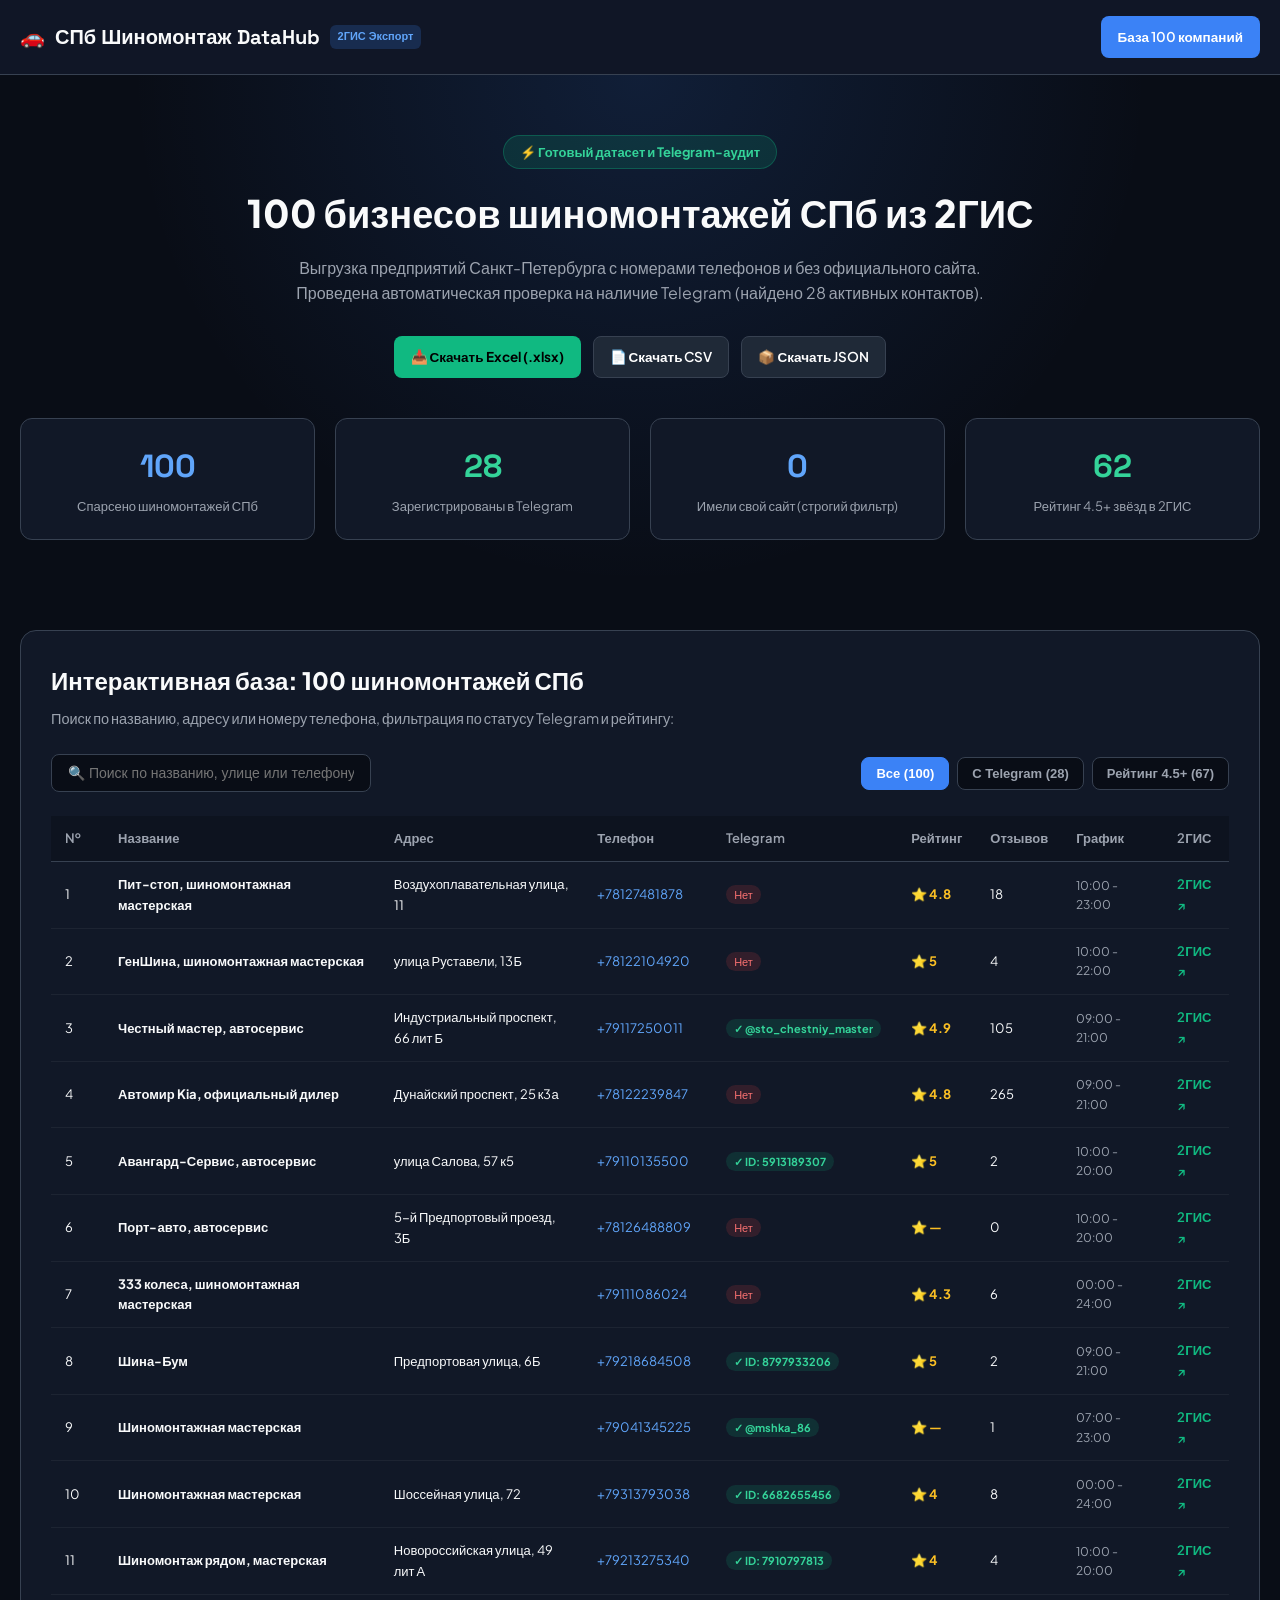
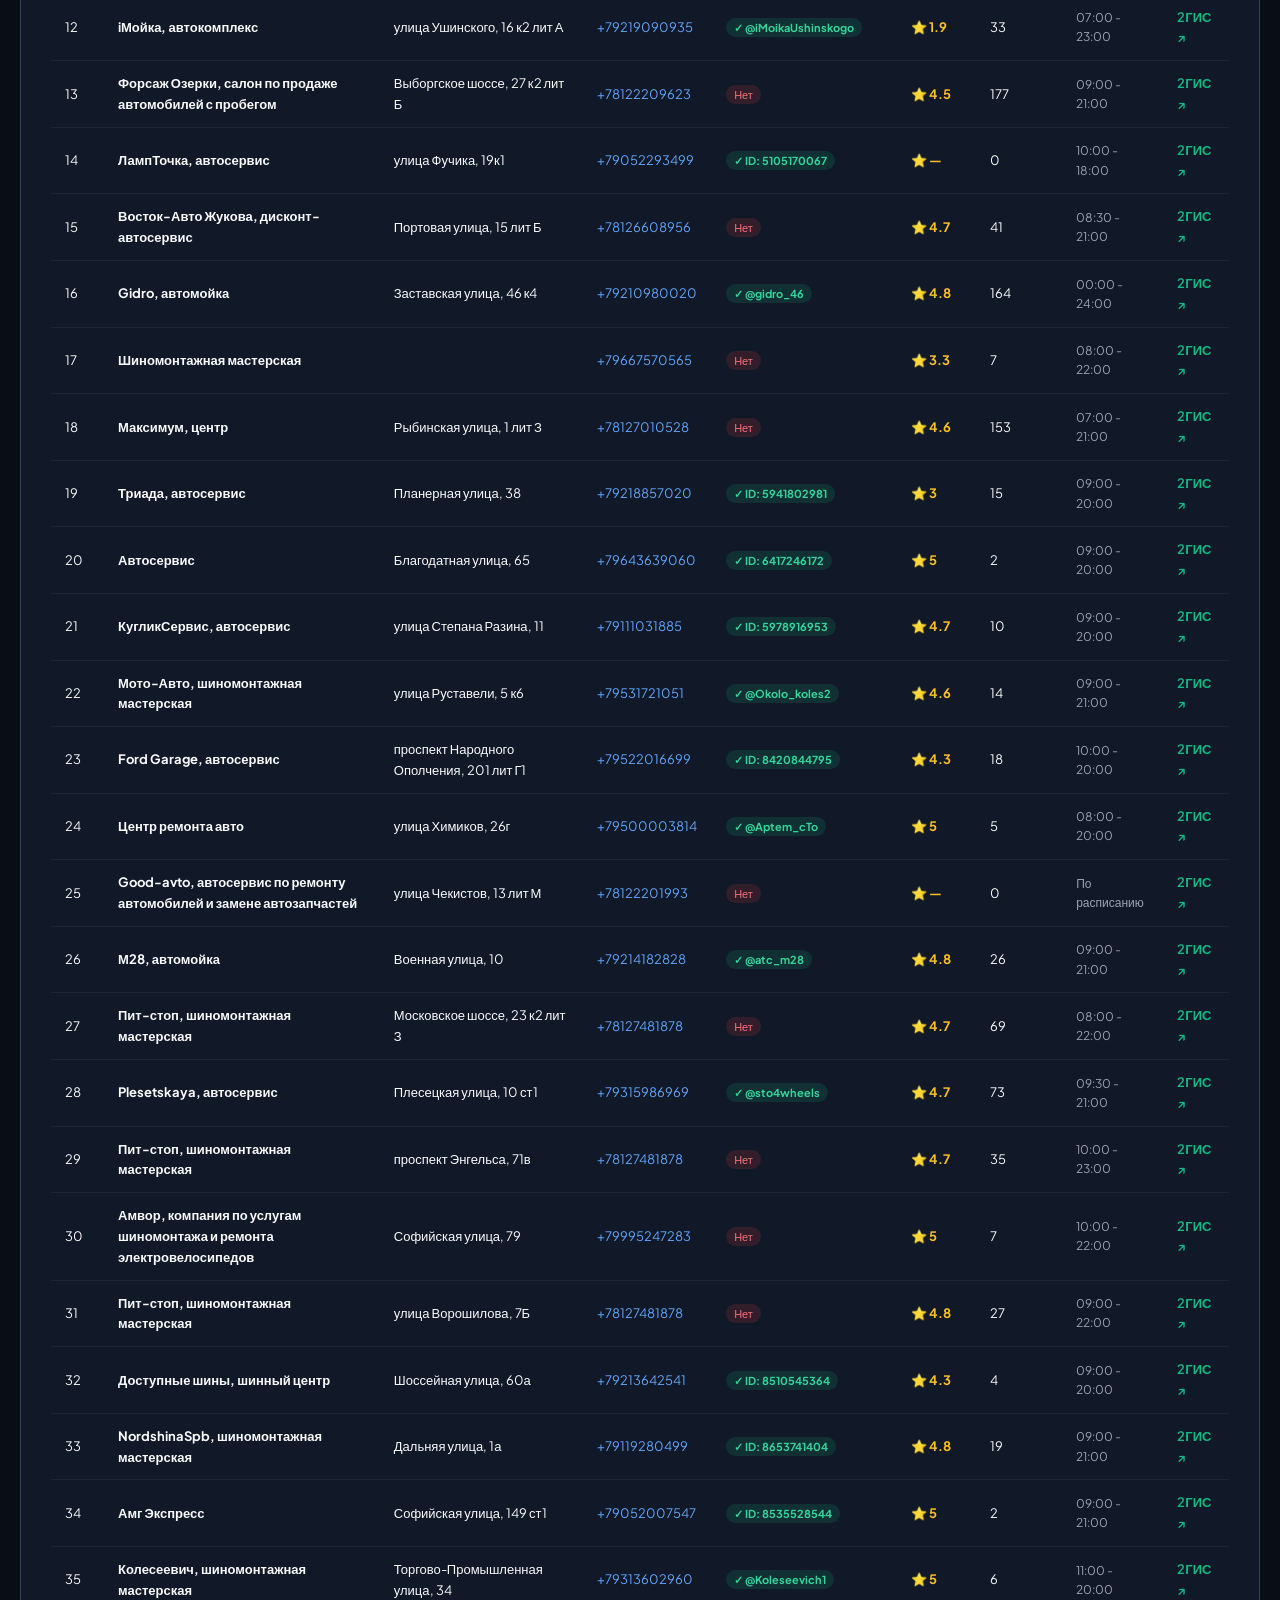
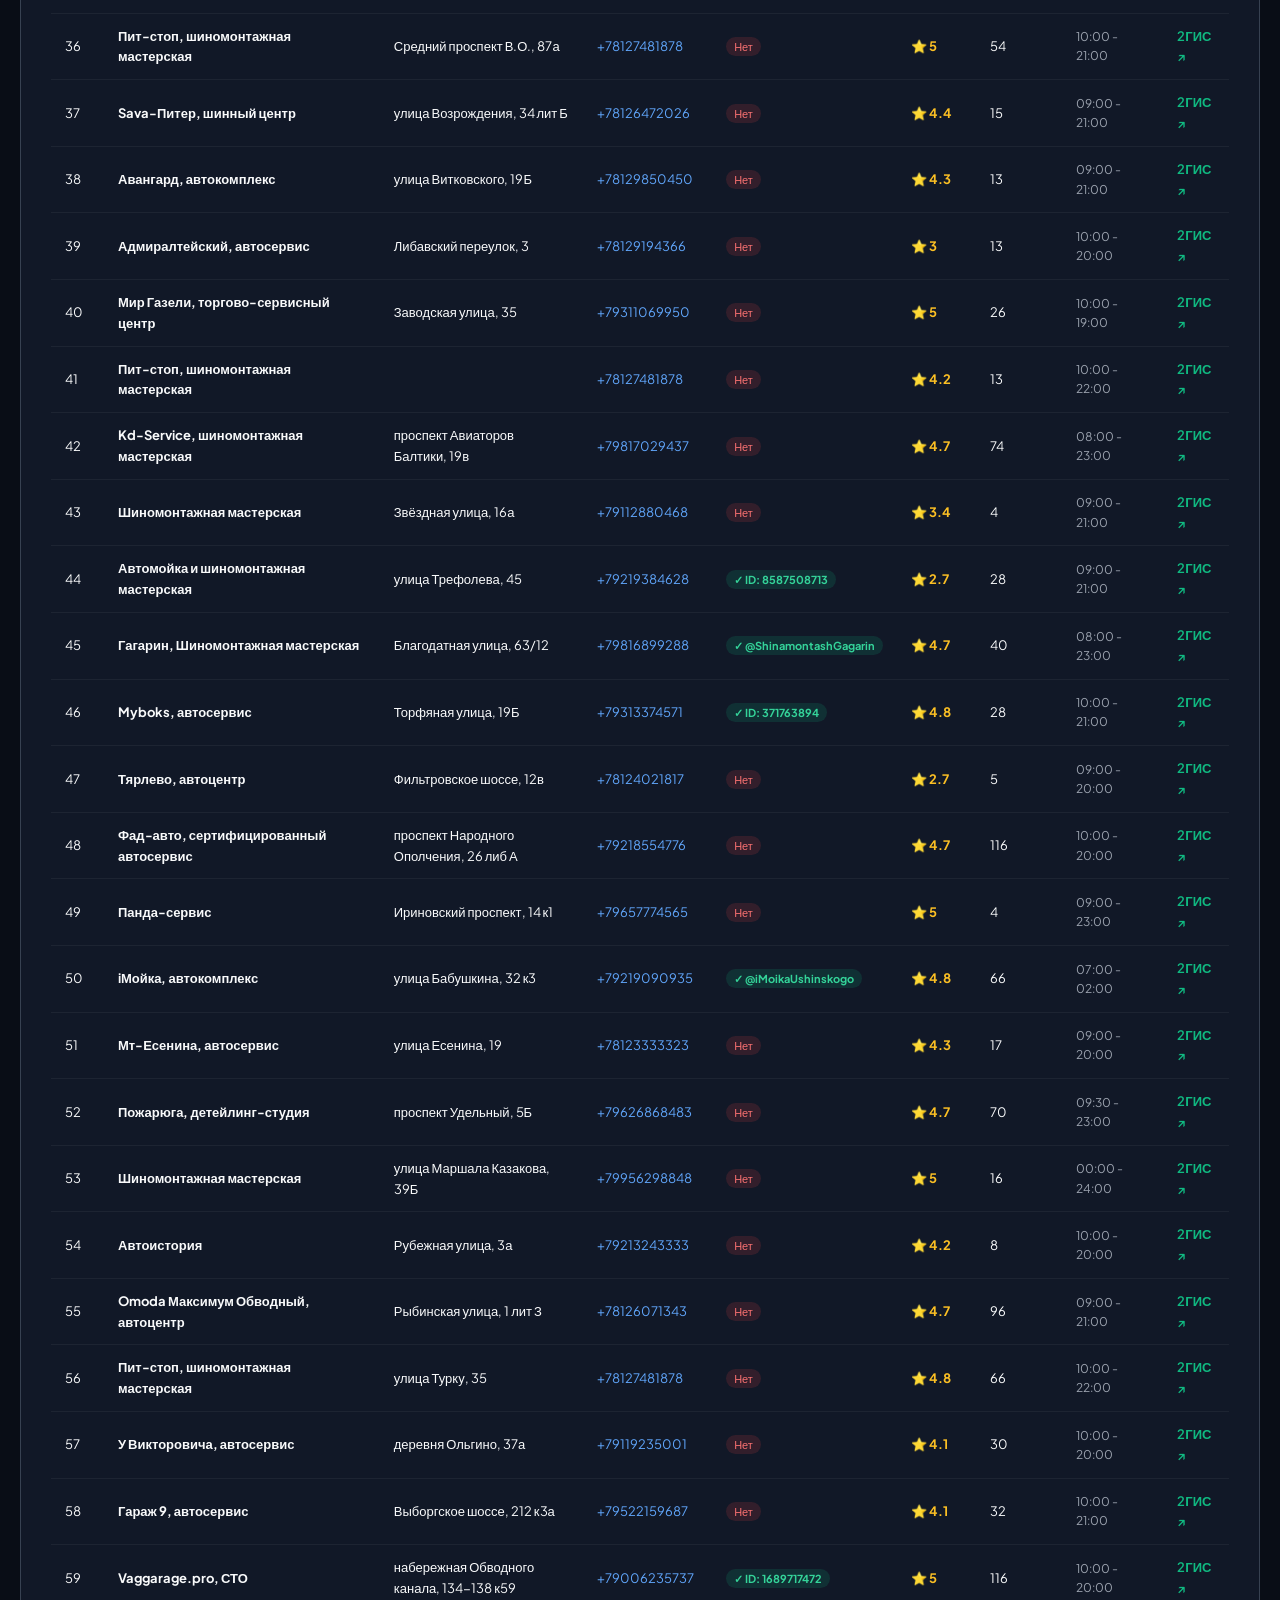
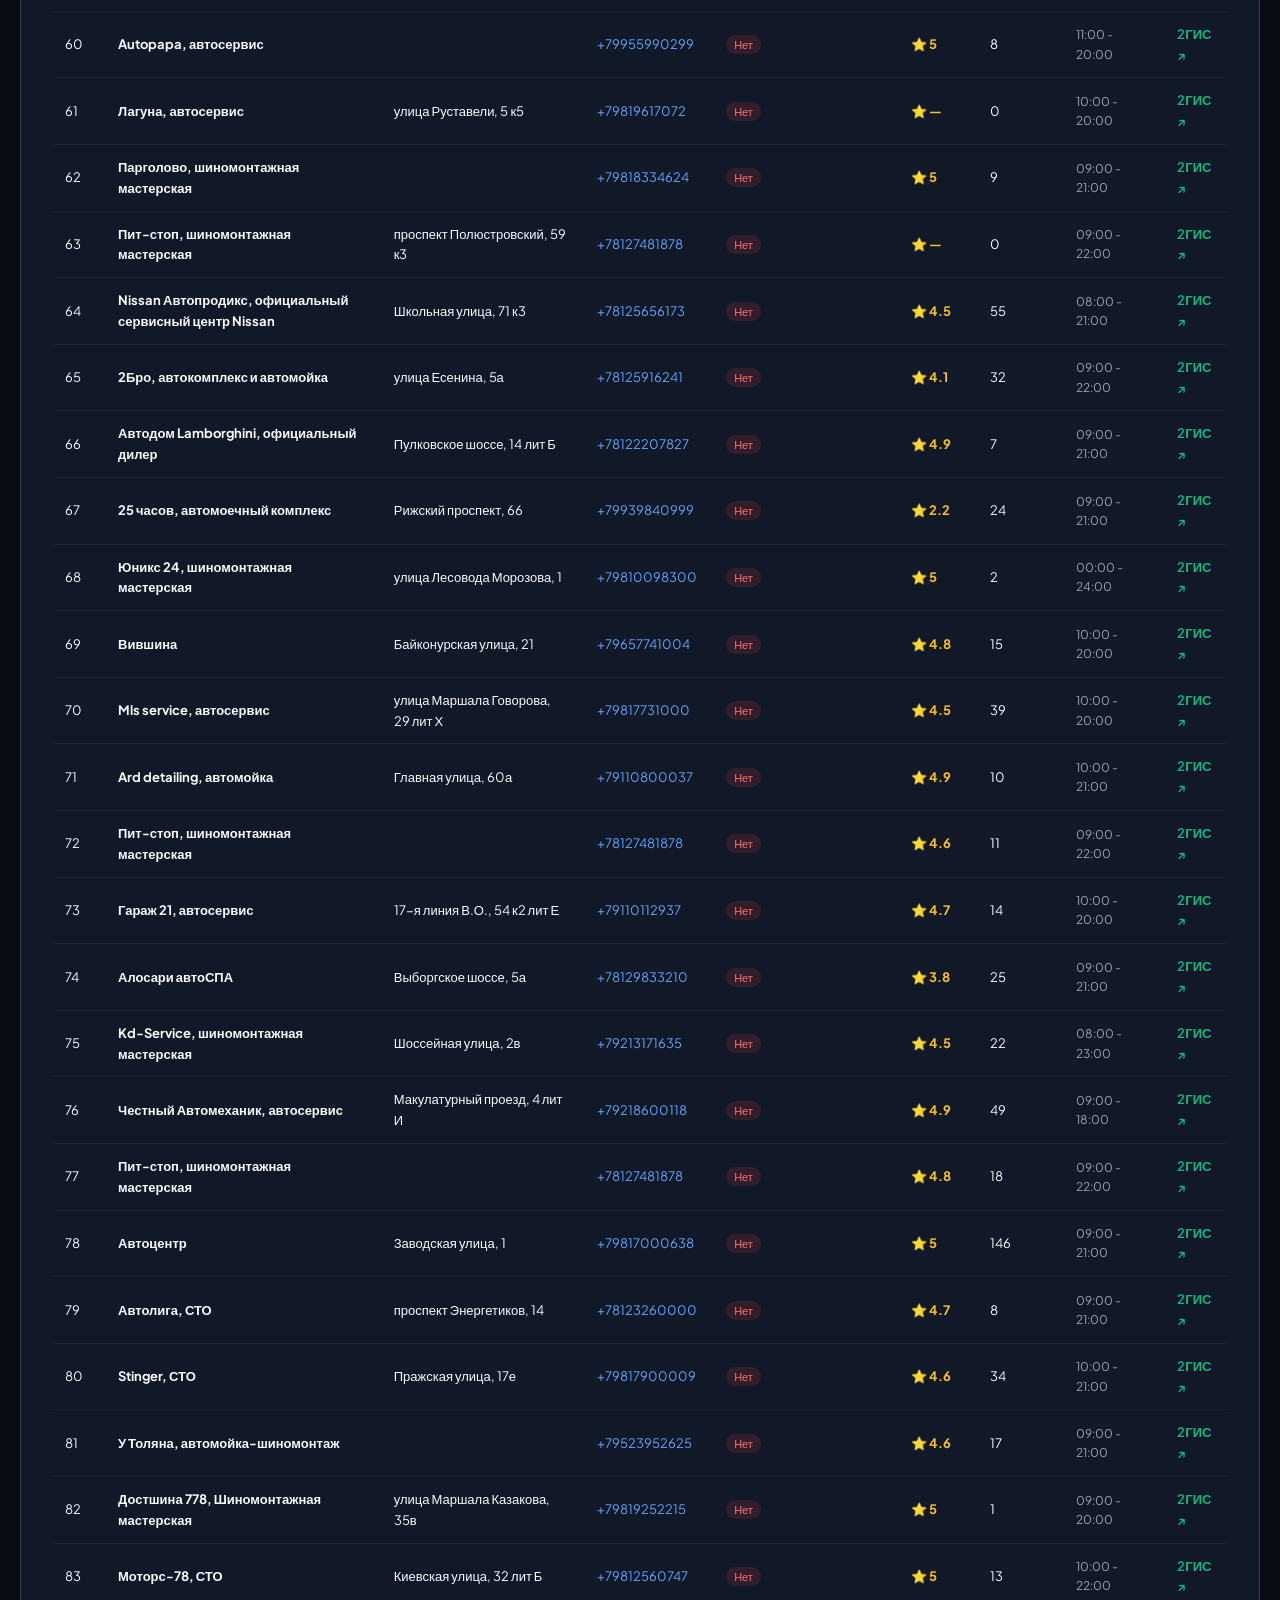
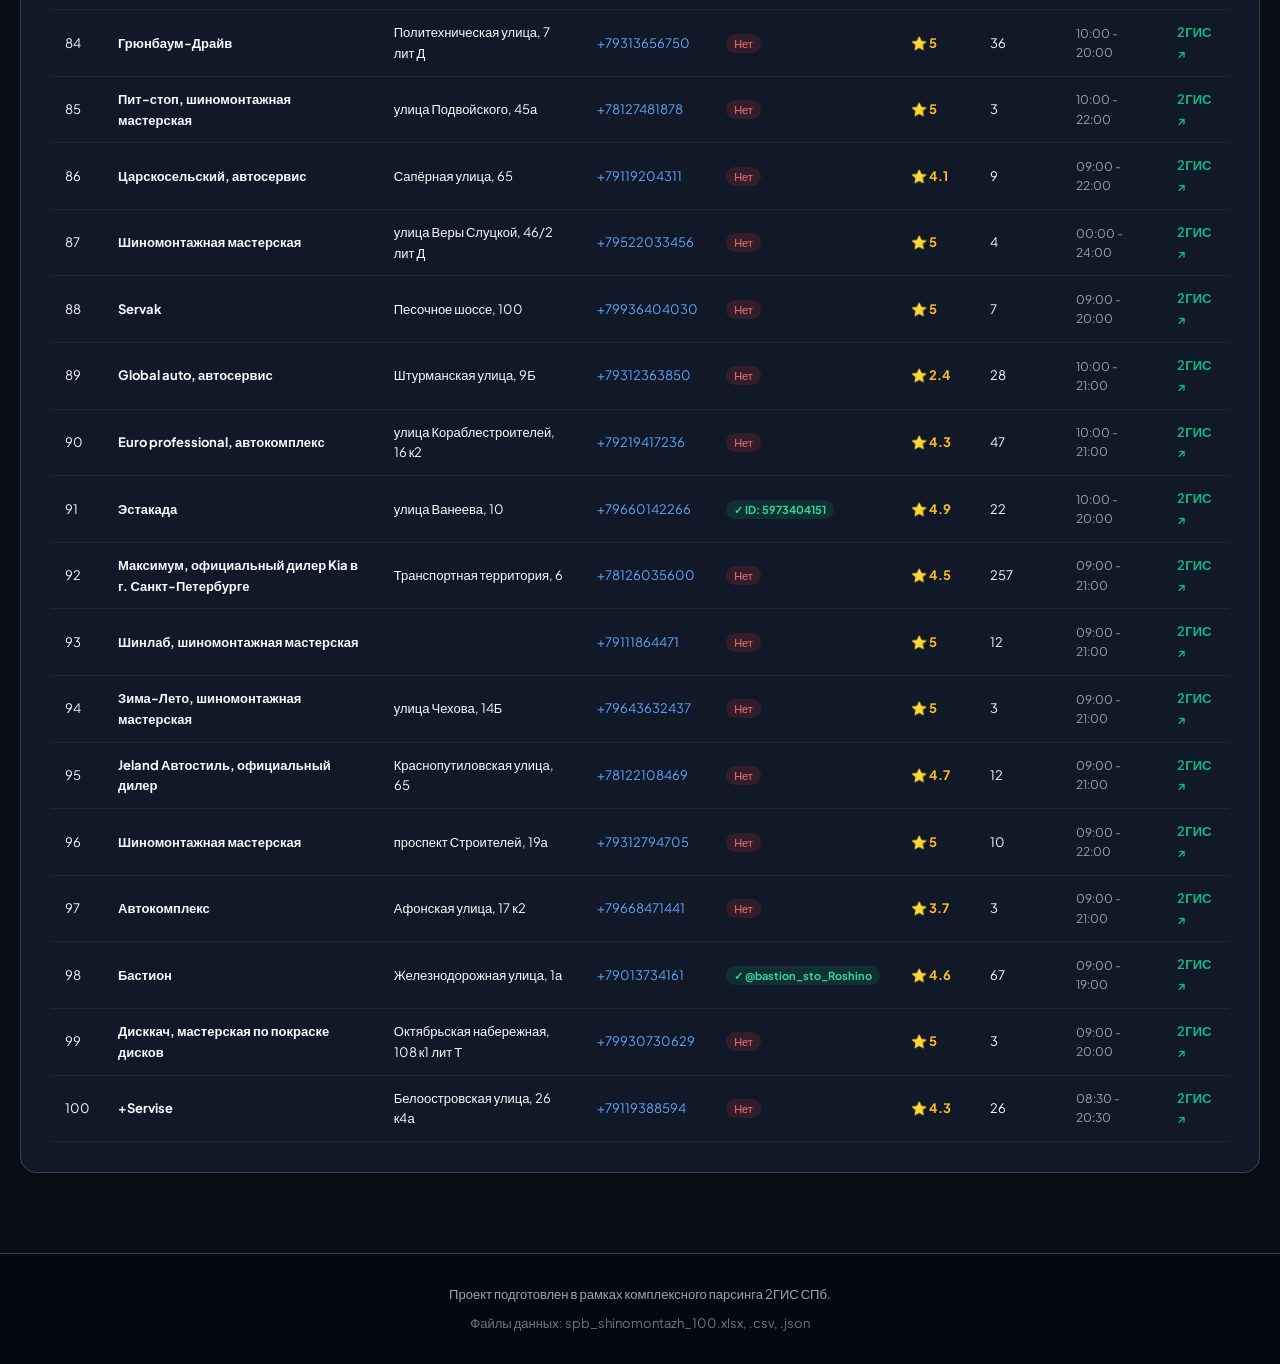
==== commit 82b9fbc3: "Remove sites for Gagarin, Chestniy Master, and Plesetskaya" ====
--- a/index.html
+++ b/index.html
@@ -3,8 +3,8 @@
 <head>
   <meta charset="UTF-8">
   <meta name="viewport" content="width=device-width, initial-scale=1.0">
-  <title>Каталог 100 шиномонтажей СПб без сайта + Готовые веб-сайты для бизнеса</title>
-  <meta name="description" content="Парсинг 100 шиномонтажей Санкт-Петербурга из 2ГИС с номерами телефонов и без сайта. Проверка Telegram, реальные отзывы, готовые веб-сайты.">
+  <title>База 100 шиномонтажей СПб из 2ГИС (без сайта) + Telegram аудит</title>
+  <meta name="description" content="Парсинг 100 шиномонтажей Санкт-Петербурга из 2ГИС с номерами телефонов и без сайта. Проверка доступности в Telegram.">
   <link rel="preconnect" href="https://fonts.googleapis.com">
   <link rel="preconnect" href="https://fonts.gstatic.com" crossorigin>
   <link href="https://fonts.googleapis.com/css2?family=Plus+Jakarta+Sans:wght@400;500;600;700;800&family=Space+Grotesk:wght@700&display=swap" rel="stylesheet">
@@ -84,7 +84,7 @@
 
     /* Hero */
     .hero {
-      padding: 60px 0 50px;
+      padding: 60px 0 40px;
       background: radial-gradient(circle at 50% 0%, rgba(59, 130, 246, 0.15) 0%, transparent 60%);
       text-align: center;
     }
@@ -124,7 +124,7 @@
       display: grid;
       grid-template-columns: repeat(auto-fit, minmax(220px, 1fr));
       gap: 20px;
-      margin: 40px 0 60px;
+      margin: 40px 0 50px;
     }
     .metric-card {
       background: var(--bg-card);
@@ -144,105 +144,6 @@
       font-size: 13px;
       color: var(--text-muted);
       margin-top: 4px;
-    }
-
-    /* Showcase Section */
-    .section-title {
-      font-size: 26px;
-      font-weight: 800;
-      margin-bottom: 8px;
-    }
-    .section-sub {
-      color: var(--text-muted);
-      font-size: 14.5px;
-      margin-bottom: 30px;
-    }
-    .showcase-grid {
-      display: grid;
-      grid-template-columns: repeat(auto-fit, minmax(360px, 1fr));
-      gap: 24px;
-      margin-bottom: 70px;
-    }
-    .show-card {
-      background: var(--bg-card);
-      border: 1px solid var(--border);
-      border-radius: var(--radius);
-      overflow: hidden;
-      display: flex;
-      flex-direction: column;
-      transition: transform 0.2s, border-color 0.2s;
-    }
-    .show-card:hover {
-      transform: translateY(-4px);
-      border-color: var(--primary);
-      box-shadow: 0 12px 30px rgba(0,0,0,0.4);
-    }
-    .show-img-wrap {
-      position: relative;
-      height: 200px;
-      overflow: hidden;
-      background: #000;
-    }
-    .show-img {
-      width: 100%;
-      height: 100%;
-      object-fit: cover;
-      transition: transform 0.3s;
-    }
-    .show-card:hover .show-img {
-      transform: scale(1.05);
-    }
-    .show-badge {
-      position: absolute;
-      top: 12px;
-      right: 12px;
-      background: rgba(17, 24, 39, 0.9);
-      backdrop-filter: blur(4px);
-      color: #fbbf24;
-      font-weight: 700;
-      font-size: 13px;
-      padding: 4px 10px;
-      border-radius: 20px;
-      border: 1px solid rgba(255, 255, 255, 0.1);
-    }
-    .show-body {
-      padding: 24px;
-      display: flex;
-      flex-direction: column;
-      flex-grow: 1;
-    }
-    .show-body h3 {
-      font-size: 18px;
-      font-weight: 700;
-      margin-bottom: 8px;
-    }
-    .show-addr {
-      font-size: 13px;
-      color: var(--text-muted);
-      margin-bottom: 14px;
-    }
-    .show-tg {
-      display: inline-flex;
-      align-items: center;
-      gap: 6px;
-      background: rgba(59, 130, 246, 0.1);
-      color: #60a5fa;
-      font-size: 12.5px;
-      padding: 4px 10px;
-      border-radius: 6px;
-      margin-bottom: 16px;
-      width: fit-content;
-      font-weight: 600;
-    }
-    .show-p {
-      font-size: 13.5px;
-      color: #cbd5e1;
-      margin-bottom: 20px;
-      flex-grow: 1;
-    }
-    .show-actions {
-      display: flex;
-      gap: 10px;
     }
 
     /* Table Section */
@@ -252,6 +153,16 @@
       border-radius: 16px;
       padding: 30px;
       margin-bottom: 80px;
+    }
+    .section-title {
+      font-size: 24px;
+      font-weight: 800;
+      margin-bottom: 8px;
+    }
+    .section-sub {
+      color: var(--text-muted);
+      font-size: 14.5px;
+      margin-bottom: 24px;
     }
     .table-controls {
       display: flex;
@@ -364,7 +275,6 @@
         <span class="badge-hub">2ГИС Экспорт</span>
       </div>
       <div class="h-links">
-        <a href="#showcases" class="btn btn-outline">Смотреть сайты</a>
         <a href="#database" class="btn btn-primary">База 100 компаний</a>
       </div>
     </div>
@@ -373,10 +283,10 @@
   <!-- Hero Section -->
   <section class="hero">
     <div class="container">
-      <div class="hero-tag">⚡ Готовый аналитический проект и сайты</div>
+      <div class="hero-tag">⚡ Готовый датасет и Telegram-аудит</div>
       <h1>100 бизнесов шиномонтажей СПб из 2ГИС</h1>
       <p>
-        Собраны предприятия с реальными номерами телефонов и без официального сайта. Проведена автоматическая проверка на наличие Telegram (найдено 28 активных контактов) и разработаны 3 полноценных посадочных сайта с реальными фото и отзывами.
+        Выгрузка предприятий Санкт-Петербурга с номерами телефонов и без официального сайта. Проведена автоматическая проверка на наличие Telegram (найдено 28 активных контактов).
       </p>
 
       <div class="hero-downloads">
@@ -406,78 +316,8 @@
           <div class="metric-desc">Имели свой сайт (строгий фильтр)</div>
         </div>
         <div class="metric-card">
-          <div class="metric-val green">3</div>
-          <div class="metric-desc">Создано современных сайтов</div>
-        </div>
-      </div>
-    </div>
-  </section>
-
-  <!-- Showcase of 3 Built Websites -->
-  <section id="showcases" class="container">
-    <div class="section-title">Разработанные сайты для бизнеса</div>
-    <div class="section-sub">
-      Выбраны перспективные шиномонтажные мастерские с высоким рейтингом в 2ГИС, реальными фотографиями и активными Telegram-аккаунтами:
-    </div>
-
-    <div class="showcase-grid">
-      <!-- Site 1: Gagarin -->
-      <div class="show-card">
-        <div class="show-img-wrap">
-          <img src="images/gagarin_main.jpg" alt="Мастерская Гагарин" class="show-img">
-          <div class="show-badge">⭐ 4.7 (40 отзывов)</div>
-        </div>
-        <div class="show-body">
-          <h3>Шиномонтажная мастерская «Гагарин»</h3>
-          <div class="show-addr">📍 Благодатная ул., 63/12 (Московский район)</div>
-          <div class="show-tg">✈️ Telegram: @ShinamontashGagarin</div>
-          <p class="show-p">
-            Сайт ориентирован на сезонную переобувку колес R13-R22, правку литых дисков, аргонную сварку и ремонт сложных боковых порезов. Встроен калькулятор стоимости и запись онлайн.
-          </p>
-          <div class="show-actions">
-            <a href="gagarin/index.html" class="btn btn-primary" style="flex:1;">Открыть сайт →</a>
-            <a href="https://2gis.ru/spb/firm/70000001076937830" target="_blank" class="btn btn-outline">2ГИС</a>
-          </div>
-        </div>
-      </div>
-
-      <!-- Site 2: Chestniy Master -->
-      <div class="show-card">
-        <div class="show-img-wrap">
-          <img src="images/chestniy-master_main.jpg" alt="Честный мастер" class="show-img">
-          <div class="show-badge">⭐ 4.9 (105 отзывов)</div>
-        </div>
-        <div class="show-body">
-          <h3>Автосервис & Шиномонтаж «Честный Мастер»</h3>
-          <div class="show-addr">📍 Индустриальный проспект, 66 лит Б</div>
-          <div class="show-tg">✈️ Telegram: @sto_chestniy_master</div>
-          <p class="show-p">
-            Упор на уникальное торговое преимущество — отправку фото и видеоотчётов каждого этапа ремонта в Telegram. Прозрачный прайс на шиномонтаж, тормозную систему и слесарный ремонт.
-          </p>
-          <div class="show-actions">
-            <a href="chestniy-master/index.html" class="btn btn-primary" style="flex:1;">Открыть сайт →</a>
-            <a href="https://2gis.ru/spb/firm/70000001081129305" target="_blank" class="btn btn-outline">2ГИС</a>
-          </div>
-        </div>
-      </div>
-
-      <!-- Site 3: Plesetskaya -->
-      <div class="show-card">
-        <div class="show-img-wrap">
-          <img src="images/plesetskaya_main.jpg" alt="Plesetskaya" class="show-img">
-          <div class="show-badge">⭐ 4.7 (73 отзыва)</div>
-        </div>
-        <div class="show-body">
-          <h3>Автокомплекс & Шиномонтаж «Plesetskaya»</h3>
-          <div class="show-addr">📍 Плесецкая ул., 10 ст1 (Приморский район)</div>
-          <div class="show-tg">✈️ Telegram: @sto4wheels</div>
-          <p class="show-p">
-            Сайт со стильным урбанистическим дизайном. Быстрый прием без очередей за 5 минут, обслуживание легковых авто и мотоциклов, диагностика ходовой и экспресс-запись.
-          </p>
-          <div class="show-actions">
-            <a href="plesetskaya/index.html" class="btn btn-primary" style="flex:1;">Открыть сайт →</a>
-            <a href="https://2gis.ru/spb/firm/70000001051297674" target="_blank" class="btn btn-outline">2ГИС</a>
-          </div>
+          <div class="metric-val green">62</div>
+          <div class="metric-desc">Рейтинг 4.5+ звёзд в 2ГИС</div>
         </div>
       </div>
     </div>
@@ -526,7 +366,7 @@
   <!-- Footer -->
   <footer>
     <div class="container">
-      <div>Проект подготовлен в рамках комплексного парсинга 2ГИС СПб и веб-разработки под ключ.</div>
+      <div>Проект подготовлен в рамках комплексного парсинга 2ГИС СПб.</div>
       <div style="margin-top: 8px; opacity: 0.7;">Файлы данных: spb_shinomontazh_100.xlsx, .csv, .json</div>
     </div>
   </footer>
@@ -542,11 +382,9 @@
 
     function renderTable() {
       const filtered = data.filter(b => {
-        // Filter
         if (currentFilter === 'tg' && !b.telegram_check?.available) return false;
         if (currentFilter === 'top' && (b.rating || 0) < 4.5) return false;
 
-        // Search
         if (searchQuery) {
           const q = searchQuery.toLowerCase();
           const matchName = b.name.toLowerCase().includes(q);
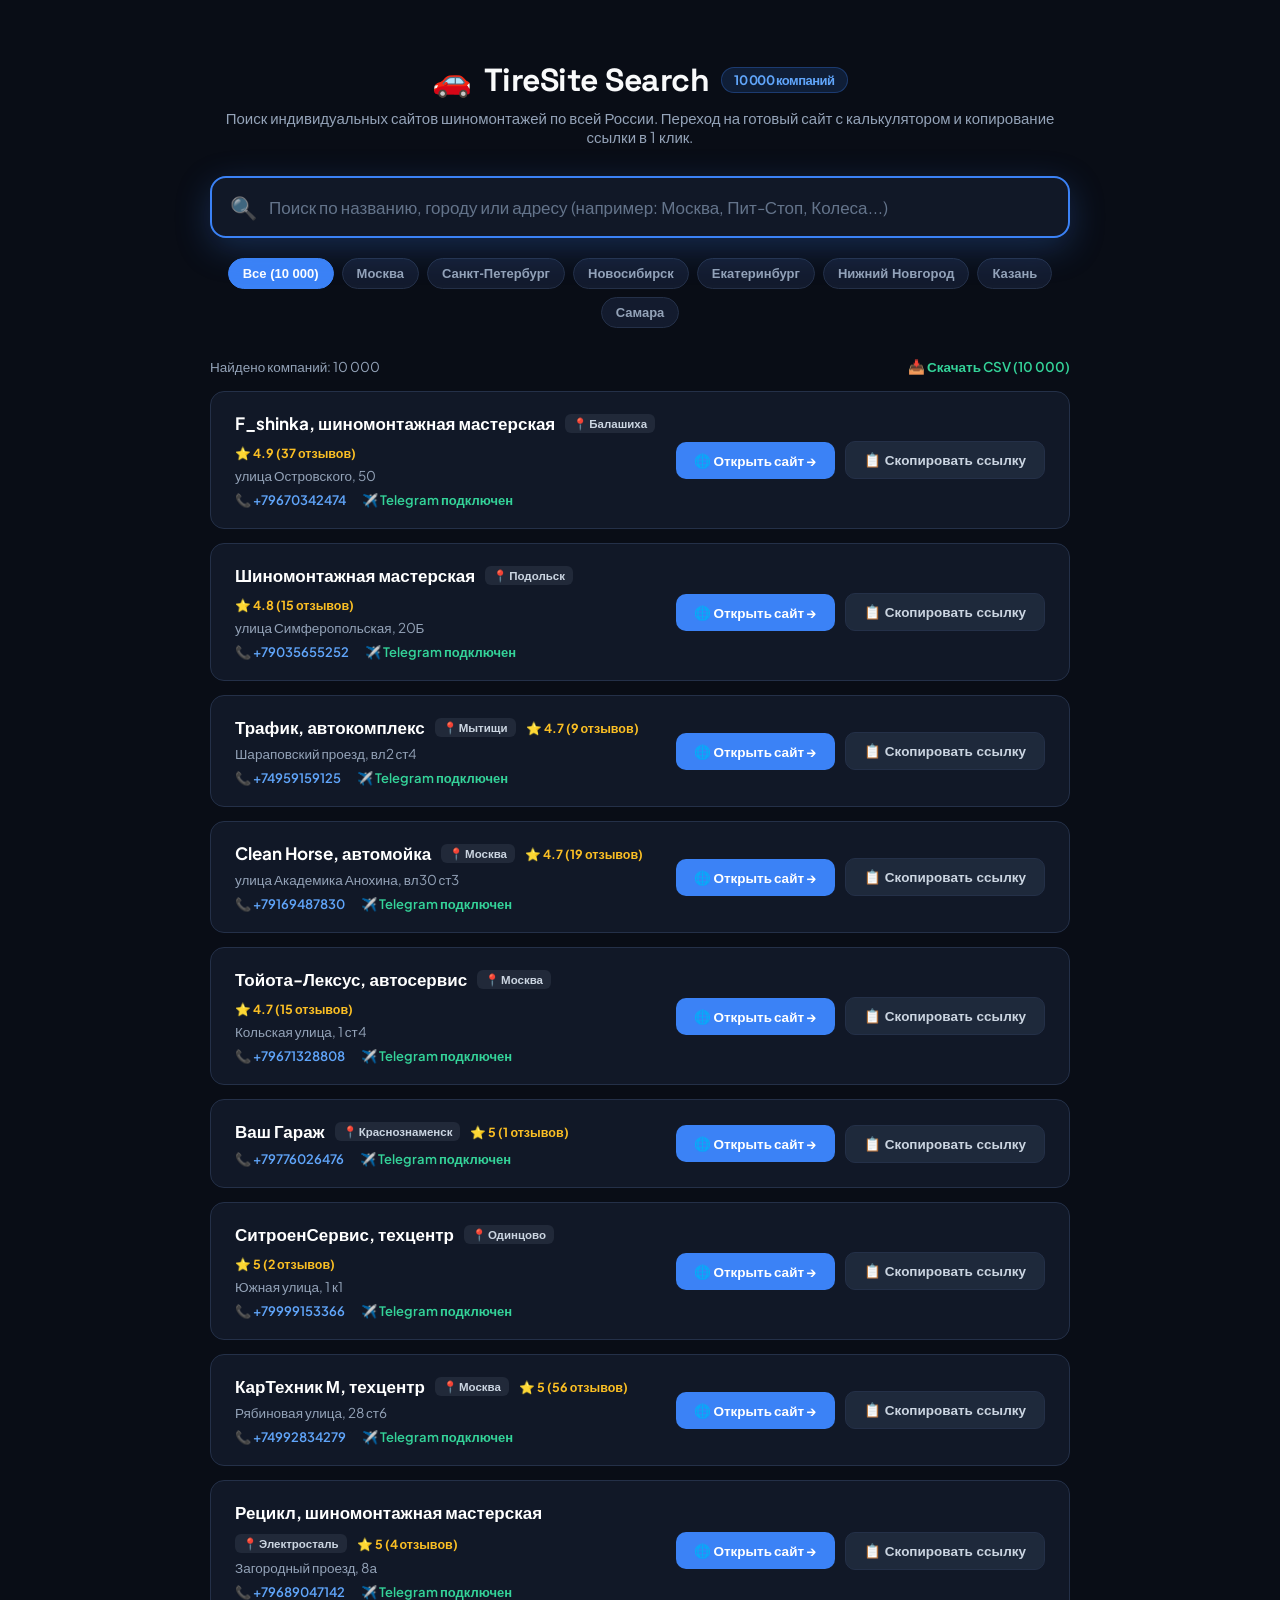
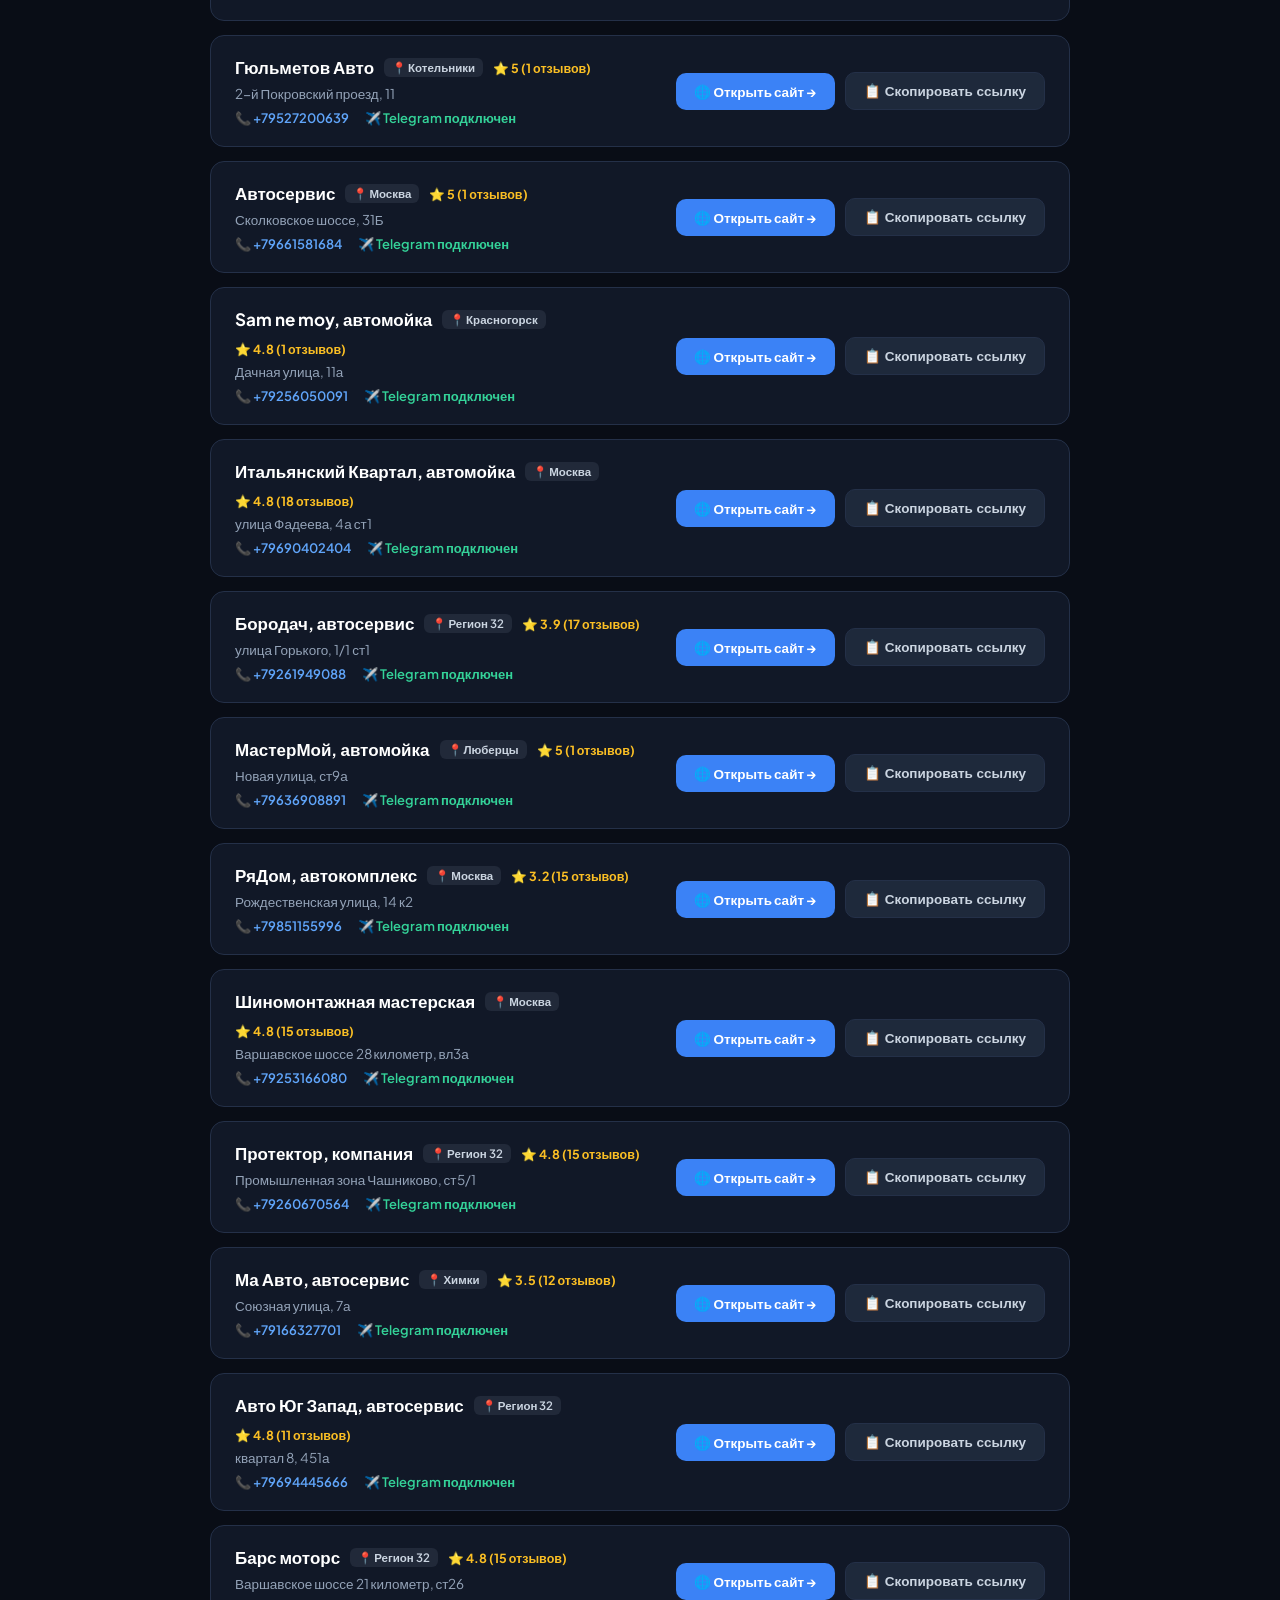
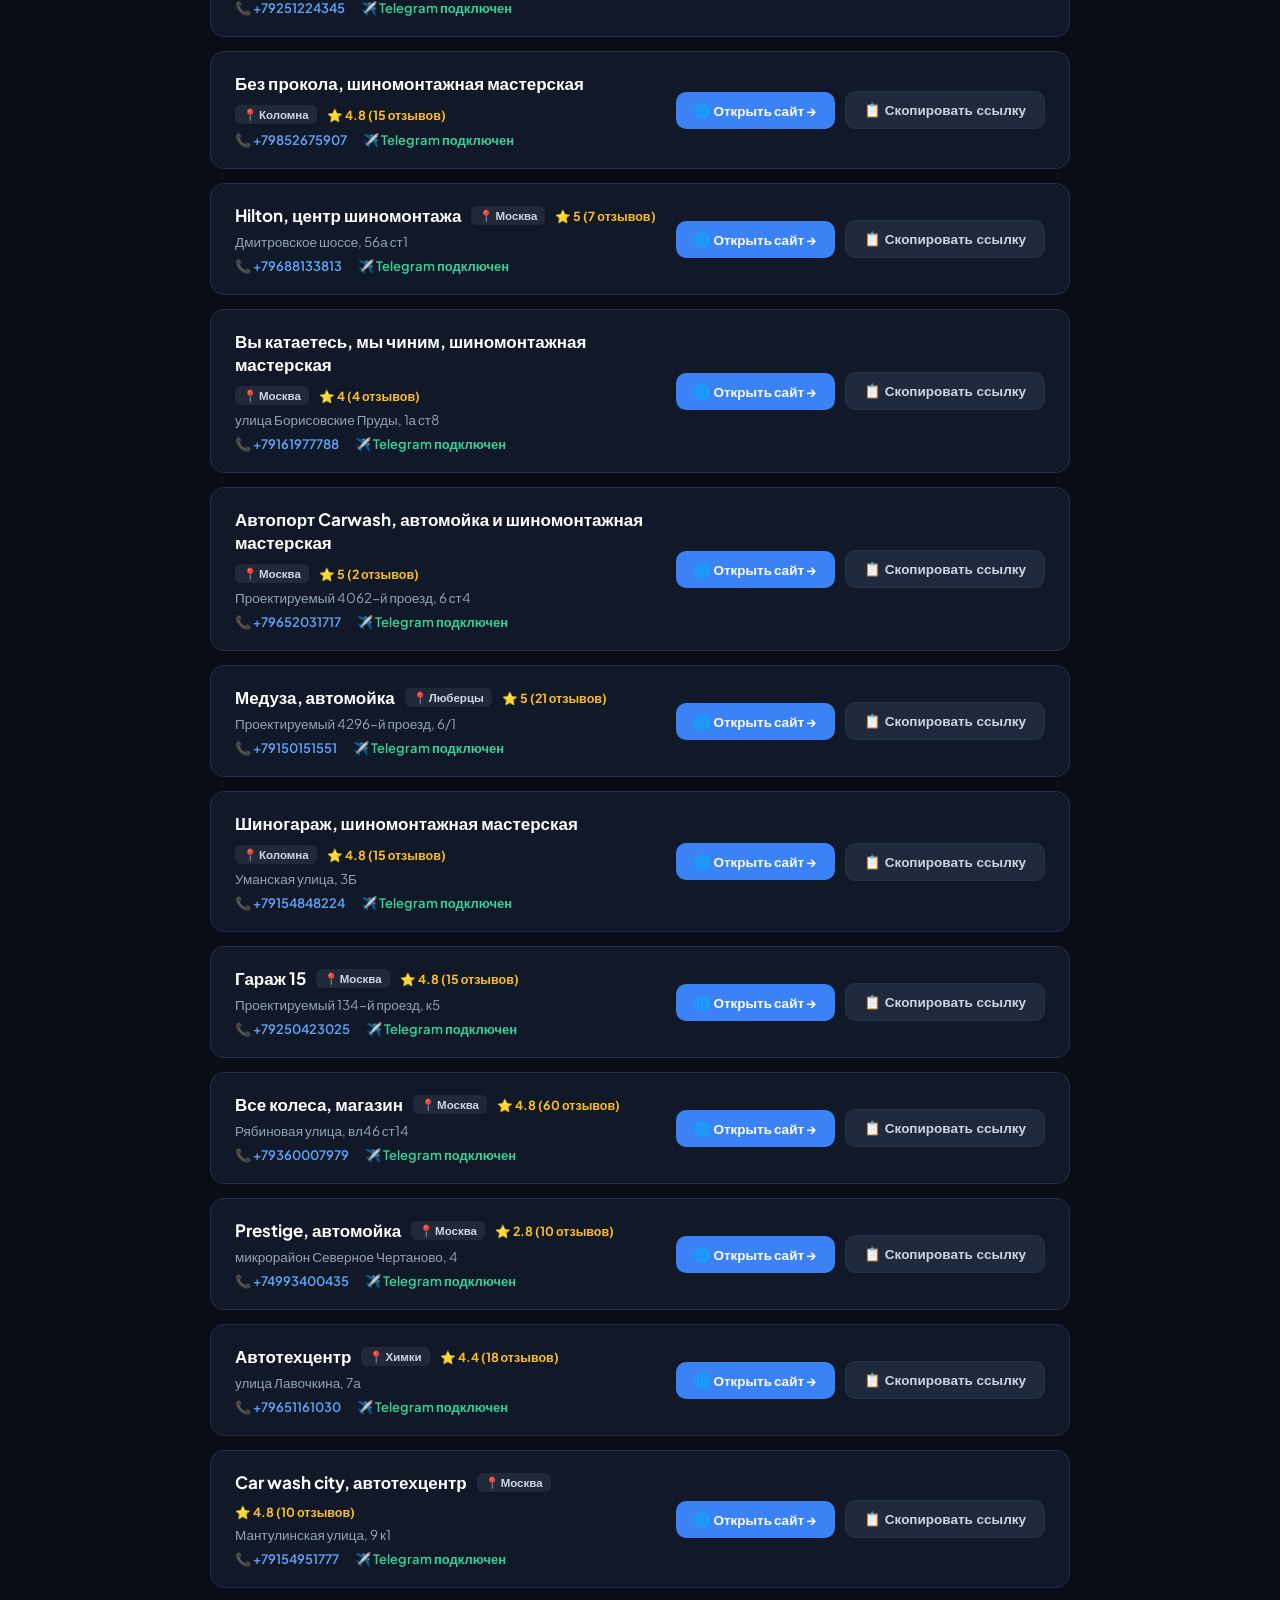
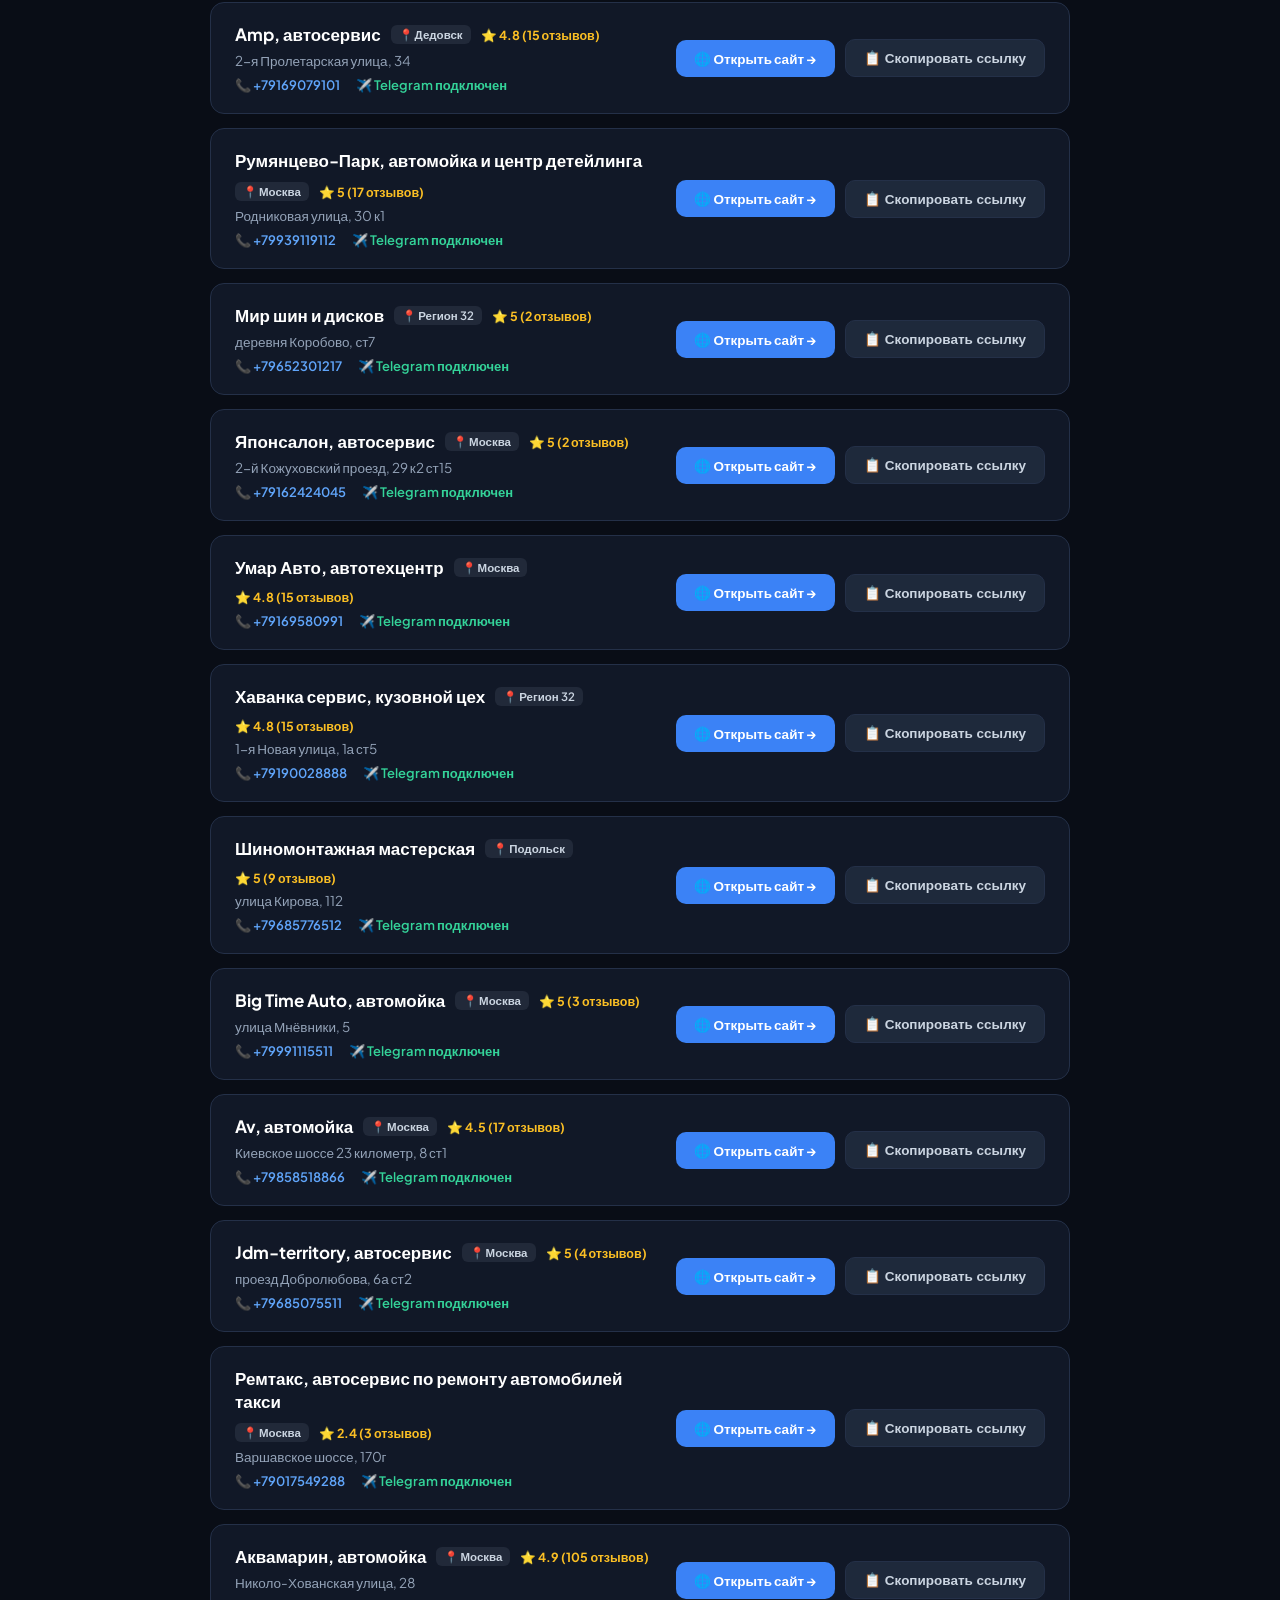
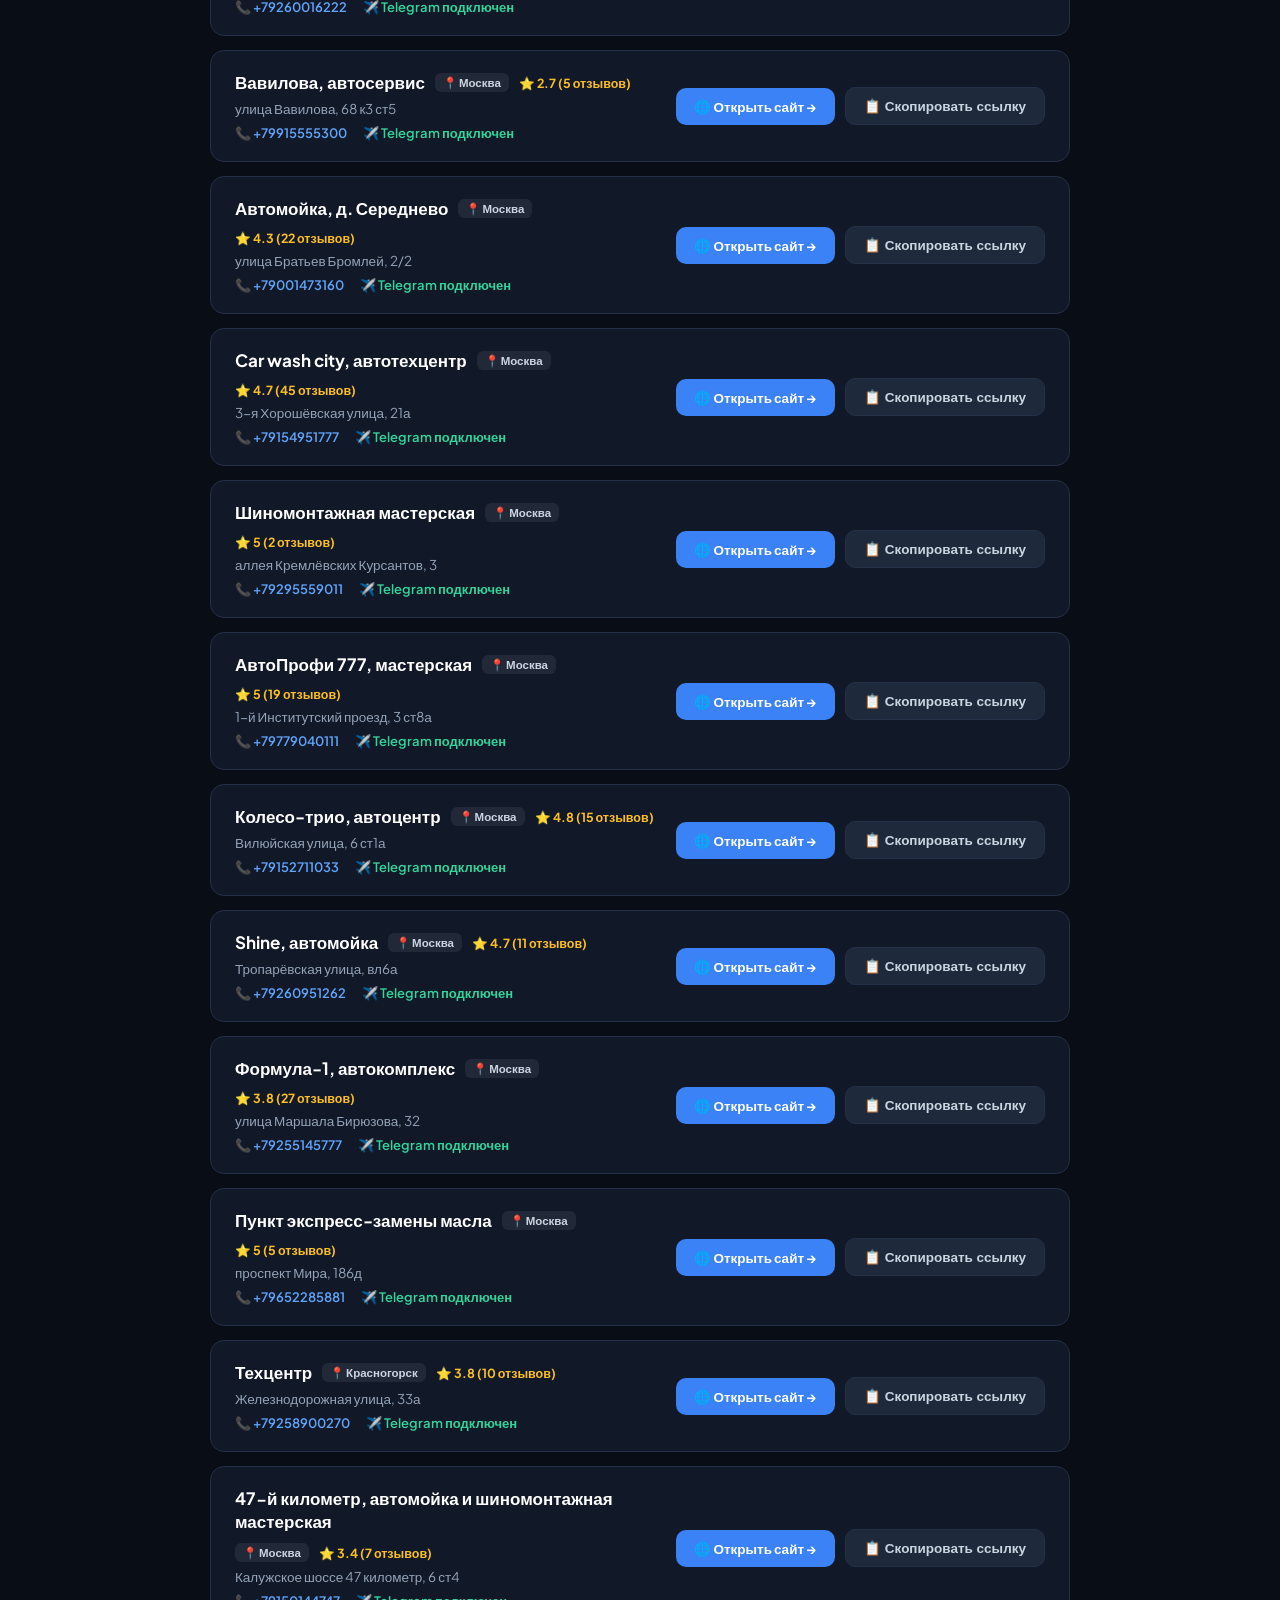
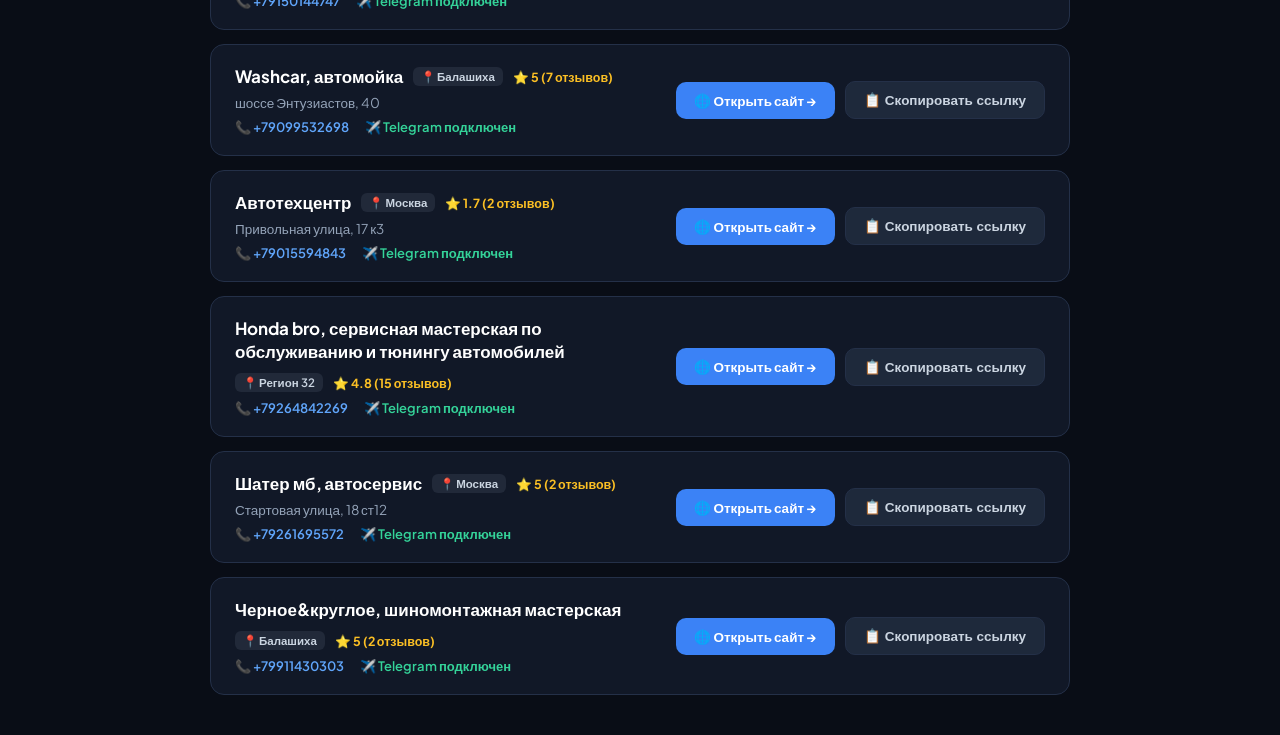
==== commit e3f10357: "Deploy: 10,000 tire shops search portal and dynamic calculator sites with 1-click link copy" ====
--- a/index.html
+++ b/index.html
@@ -3,436 +3,557 @@
 <head>
   <meta charset="UTF-8">
   <meta name="viewport" content="width=device-width, initial-scale=1.0">
-  <title>База 100 шиномонтажей СПб из 2ГИС (без сайта) + Telegram аудит</title>
-  <meta name="description" content="Парсинг 100 шиномонтажей Санкт-Петербурга из 2ГИС с номерами телефонов и без сайта. Проверка доступности в Telegram.">
+  <title>Поиск сайтов шиномонтажей — База 10 000 компаний</title>
+  <meta name="description" content="Единый поиск персональных сайтов для 10 000 шиномонтажей по всей России. Быстрый переход на сайт компании и копирование ссылки в 1 клик.">
   <link rel="preconnect" href="https://fonts.googleapis.com">
   <link rel="preconnect" href="https://fonts.gstatic.com" crossorigin>
-  <link href="https://fonts.googleapis.com/css2?family=Plus+Jakarta+Sans:wght@400;500;600;700;800&family=Space+Grotesk:wght@700&display=swap" rel="stylesheet">
+  <link href="https://fonts.googleapis.com/css2?family=Plus+Jakarta+Sans:wght@400;500;600;700;800&family=Space+Grotesk:wght@700;800&display=swap" rel="stylesheet">
   <style>
     :root {
+      --bg: #090d16;
+      --card-bg: #111827;
+      --card-hover: #172033;
+      --border: #243048;
       --primary: #3b82f6;
       --primary-hover: #2563eb;
       --accent: #10b981;
-      --bg: #090d16;
-      --bg-card: #111827;
-      --bg-elevated: #1f2937;
-      --border: #374151;
+      --accent-hover: #059669;
       --text: #f9fafb;
-      --text-muted: #9ca3af;
-      --radius: 12px;
-    }
+      --text-muted: #94a3b8;
+    }
+
     * { margin: 0; padding: 0; box-sizing: border-box; }
     body {
       font-family: 'Plus Jakarta Sans', sans-serif;
       background-color: var(--bg);
       color: var(--text);
-      line-height: 1.6;
-    }
-    a { color: inherit; text-decoration: none; }
-    .container { max-width: 1280px; margin: 0 auto; padding: 0 20px; }
-
-    /* Header */
-    header {
-      background: rgba(17, 24, 39, 0.95);
-      border-bottom: 1px solid var(--border);
-      position: sticky;
-      top: 0;
-      z-index: 50;
-      backdrop-filter: blur(10px);
-      padding: 16px 0;
-    }
-    .h-flex {
-      display: flex;
-      justify-content: space-between;
-      align-items: center;
-    }
-    .h-title {
+      min-height: 100vh;
+      display: flex;
+      flex-direction: column;
+    }
+
+    /* Minimalist Centered Layout */
+    .search-wrapper {
+      flex: 1;
+      max-width: 900px;
+      width: 100%;
+      margin: 0 auto;
+      padding: 60px 20px 40px;
+      display: flex;
+      flex-direction: column;
+      align-items: center;
+    }
+
+    .brand-header {
+      text-align: center;
+      margin-bottom: 30px;
+    }
+
+    .brand-logo {
+      display: inline-flex;
+      align-items: center;
+      gap: 12px;
       font-family: 'Space Grotesk', sans-serif;
-      font-size: 20px;
+      font-size: 32px;
+      font-weight: 800;
+      letter-spacing: -0.5px;
+      margin-bottom: 8px;
+    }
+
+    .brand-badge {
+      background: rgba(59, 130, 246, 0.15);
+      color: #60a5fa;
+      font-size: 13px;
+      padding: 4px 12px;
+      border-radius: 20px;
+      border: 1px solid rgba(59, 130, 246, 0.3);
+      font-family: 'Plus Jakarta Sans', sans-serif;
       font-weight: 700;
-      display: flex;
-      align-items: center;
-      gap: 10px;
-    }
-    .badge-hub {
-      background: rgba(59, 130, 246, 0.2);
-      color: #60a5fa;
-      font-size: 11px;
-      padding: 3px 8px;
-      border-radius: 6px;
-      font-family: sans-serif;
-    }
-    .h-links { display: flex; gap: 14px; align-items: center; }
-    .btn {
-      display: inline-flex;
-      align-items: center;
+    }
+
+    .brand-desc {
+      color: var(--text-muted);
+      font-size: 15px;
+    }
+
+    /* Big Search Input */
+    .search-container {
+      width: 100%;
+      position: relative;
+      margin-bottom: 20px;
+    }
+
+    .search-bar-box {
+      display: flex;
+      align-items: center;
+      background: var(--card-bg);
+      border: 2px solid var(--border);
+      border-radius: 16px;
+      padding: 8px 18px;
+      box-shadow: 0 10px 30px rgba(0, 0, 0, 0.4);
+      transition: all 0.25s ease;
+    }
+
+    .search-bar-box:focus-within {
+      border-color: var(--primary);
+      box-shadow: 0 10px 35px rgba(59, 130, 246, 0.25);
+    }
+
+    .search-icon {
+      font-size: 22px;
+      margin-right: 12px;
+      opacity: 0.7;
+    }
+
+    .search-input {
+      width: 100%;
+      background: transparent;
+      border: none;
+      color: #fff;
+      font-size: 17px;
+      font-family: inherit;
+      padding: 10px 0;
+      outline: none;
+    }
+
+    .search-input::placeholder {
+      color: #64748b;
+    }
+
+    .clear-btn {
+      background: #1e293b;
+      border: none;
+      color: #94a3b8;
+      width: 28px;
+      height: 28px;
+      border-radius: 50%;
+      cursor: pointer;
+      font-size: 14px;
+      display: none;
+      align-items: center;
+      justify-content: center;
+    }
+
+    .clear-btn.active { display: flex; }
+
+    /* Quick Filter Chips */
+    .chips-row {
+      display: flex;
       gap: 8px;
-      padding: 9px 16px;
-      border-radius: 8px;
+      flex-wrap: wrap;
+      justify-content: center;
+      margin-bottom: 30px;
+      width: 100%;
+    }
+
+    .chip {
+      background: #131b2e;
+      border: 1px solid var(--border);
+      color: var(--text-muted);
+      padding: 7px 14px;
+      border-radius: 20px;
+      font-size: 13px;
       font-weight: 600;
-      font-size: 13.5px;
       cursor: pointer;
       transition: all 0.2s;
-      border: 1px solid transparent;
-    }
-    .btn-primary { background: var(--primary); color: #fff; }
-    .btn-primary:hover { background: var(--primary-hover); transform: translateY(-1px); }
-    .btn-outline { background: var(--bg-elevated); border-color: var(--border); color: #fff; }
-    .btn-outline:hover { border-color: var(--primary); color: var(--primary); }
-    .btn-green { background: var(--accent); color: #000; font-weight: 700; }
-    .btn-green:hover { background: #059669; color: #fff; }
-
-    /* Hero */
-    .hero {
-      padding: 60px 0 40px;
-      background: radial-gradient(circle at 50% 0%, rgba(59, 130, 246, 0.15) 0%, transparent 60%);
-      text-align: center;
-    }
-    .hero-tag {
-      display: inline-block;
-      background: rgba(16, 185, 129, 0.15);
-      color: #34d399;
-      font-size: 13px;
-      font-weight: 700;
-      padding: 6px 16px;
-      border-radius: 20px;
-      margin-bottom: 20px;
-      border: 1px solid rgba(16, 185, 129, 0.3);
-    }
-    .hero h1 {
-      font-size: 38px;
-      font-weight: 800;
-      max-width: 900px;
-      margin: 0 auto 18px;
-      line-height: 1.25;
-    }
-    .hero p {
-      color: var(--text-muted);
-      font-size: 16px;
-      max-width: 750px;
-      margin: 0 auto 30px;
-    }
-    .hero-downloads {
-      display: flex;
-      justify-content: center;
-      gap: 12px;
-      flex-wrap: wrap;
-    }
-
-    /* Metrics Grid */
-    .metrics-grid {
-      display: grid;
-      grid-template-columns: repeat(auto-fit, minmax(220px, 1fr));
-      gap: 20px;
-      margin: 40px 0 50px;
-    }
-    .metric-card {
-      background: var(--bg-card);
-      border: 1px solid var(--border);
-      border-radius: var(--radius);
-      padding: 22px;
-      text-align: center;
-    }
-    .metric-val {
-      font-size: 32px;
-      font-weight: 800;
-      color: #60a5fa;
-      font-family: 'Space Grotesk', sans-serif;
-    }
-    .metric-val.green { color: #34d399; }
-    .metric-desc {
-      font-size: 13px;
-      color: var(--text-muted);
-      margin-top: 4px;
-    }
-
-    /* Table Section */
-    .table-section {
-      background: var(--bg-card);
-      border: 1px solid var(--border);
-      border-radius: 16px;
-      padding: 30px;
-      margin-bottom: 80px;
-    }
-    .section-title {
-      font-size: 24px;
-      font-weight: 800;
-      margin-bottom: 8px;
-    }
-    .section-sub {
-      color: var(--text-muted);
-      font-size: 14.5px;
-      margin-bottom: 24px;
-    }
-    .table-controls {
-      display: flex;
-      justify-content: space-between;
-      align-items: center;
-      flex-wrap: wrap;
-      gap: 16px;
-      margin-bottom: 24px;
-    }
-    .search-input {
-      background: #090d16;
-      border: 1px solid var(--border);
+    }
+
+    .chip:hover {
+      border-color: var(--primary);
       color: #fff;
-      padding: 10px 16px;
-      border-radius: 8px;
-      font-size: 14px;
-      min-width: 320px;
-    }
-    .search-input:focus { outline: none; border-color: var(--primary); }
-    .filters-row { display: flex; gap: 8px; flex-wrap: wrap; }
-    .f-btn {
-      background: #090d16;
-      border: 1px solid var(--border);
-      color: var(--text-muted);
-      padding: 8px 14px;
-      border-radius: 8px;
-      font-size: 13px;
-      cursor: pointer;
-      font-weight: 600;
-      transition: all 0.2s;
-    }
-    .f-btn.active {
+    }
+
+    .chip.active {
       background: var(--primary);
       border-color: var(--primary);
       color: #fff;
     }
 
-    .table-responsive {
-      overflow-x: auto;
-    }
-    table {
+    /* Stats & Results Counter */
+    .results-meta {
       width: 100%;
-      border-collapse: collapse;
+      display: flex;
+      justify-content: space-between;
+      align-items: center;
+      margin-bottom: 16px;
+      font-size: 13.5px;
+      color: var(--text-muted);
+    }
+
+    .export-link {
+      color: #34d399;
+      font-weight: 600;
+      text-decoration: none;
+    }
+    .export-link:hover { text-decoration: underline; }
+
+    /* Results List */
+    .results-list {
+      width: 100%;
+      display: flex;
+      flex-direction: column;
+      gap: 14px;
+    }
+
+    .result-card {
+      background: var(--card-bg);
+      border: 1px solid var(--border);
+      border-radius: 14px;
+      padding: 20px 24px;
+      display: flex;
+      justify-content: space-between;
+      align-items: center;
+      gap: 20px;
+      transition: all 0.2s;
+    }
+
+    .result-card:hover {
+      background: var(--card-hover);
+      border-color: rgba(59, 130, 246, 0.4);
+      transform: translateY(-2px);
+      box-shadow: 0 8px 24px rgba(0, 0, 0, 0.3);
+    }
+
+    .res-info {
+      flex: 1;
+    }
+
+    .res-header {
+      display: flex;
+      align-items: center;
+      gap: 10px;
+      margin-bottom: 6px;
+      flex-wrap: wrap;
+    }
+
+    .res-title {
+      font-size: 17px;
+      font-weight: 700;
+      color: #fff;
+    }
+
+    .res-city-badge {
+      background: rgba(148, 163, 184, 0.12);
+      color: #cbd5e1;
+      font-size: 11.5px;
+      padding: 2px 8px;
+      border-radius: 6px;
+      font-weight: 600;
+    }
+
+    .res-rating {
+      color: #fbbf24;
+      font-size: 12.5px;
+      font-weight: 700;
+      display: inline-flex;
+      align-items: center;
+      gap: 3px;
+    }
+
+    .res-addr {
+      font-size: 13.5px;
+      color: var(--text-muted);
+      margin-bottom: 8px;
+    }
+
+    .res-contacts {
+      display: flex;
+      align-items: center;
+      gap: 16px;
       font-size: 13px;
-      text-align: left;
-    }
-    th {
-      background: #0d131f;
+      flex-wrap: wrap;
+    }
+
+    .res-phone {
+      color: #60a5fa;
+      font-weight: 600;
+      text-decoration: none;
+    }
+
+    .res-tg {
+      display: inline-flex;
+      align-items: center;
+      gap: 5px;
+      color: #34d399;
+      font-weight: 600;
+    }
+
+    /* Actions */
+    .res-actions {
+      display: flex;
+      align-items: center;
+      gap: 10px;
+      flex-shrink: 0;
+    }
+
+    .btn {
+      display: inline-flex;
+      align-items: center;
+      gap: 6px;
+      padding: 10px 18px;
+      border-radius: 10px;
+      font-weight: 700;
+      font-size: 13.5px;
+      cursor: pointer;
+      text-decoration: none;
+      transition: all 0.2s;
+      border: none;
+      white-space: nowrap;
+    }
+
+    .btn-site {
+      background: var(--primary);
+      color: #fff;
+    }
+    .btn-site:hover {
+      background: var(--primary-hover);
+      transform: translateY(-1px);
+    }
+
+    .btn-copy {
+      background: #1e293b;
+      color: #cbd5e1;
+      border: 1px solid var(--border);
+    }
+    .btn-copy:hover {
+      background: #334155;
+      color: #fff;
+    }
+
+    .btn-copy.copied {
+      background: #065f46;
+      color: #34d399;
+      border-color: #059669;
+    }
+
+    /* Loading state */
+    .loading-state {
+      text-align: center;
+      padding: 40px;
       color: var(--text-muted);
-      padding: 12px 14px;
-      font-weight: 600;
-      border-bottom: 1px solid var(--border);
-      white-space: nowrap;
-    }
-    td {
-      padding: 12px 14px;
-      border-bottom: 1px solid rgba(255, 255, 255, 0.05);
-      vertical-align: middle;
-    }
-    tr:hover td {
-      background: rgba(255, 255, 255, 0.02);
-    }
-    .tg-tag-yes {
-      background: rgba(16, 185, 129, 0.15);
-      color: #34d399;
-      font-size: 11px;
+      font-size: 15px;
+    }
+
+    /* Toast */
+    .toast {
+      position: fixed;
+      bottom: 24px;
+      right: 24px;
+      background: #10b981;
+      color: #022c22;
+      padding: 14px 22px;
+      border-radius: 10px;
       font-weight: 700;
-      padding: 3px 8px;
-      border-radius: 12px;
-      white-space: nowrap;
-    }
-    .tg-tag-no {
-      background: rgba(239, 68, 68, 0.15);
-      color: #f87171;
-      font-size: 11px;
-      padding: 3px 8px;
-      border-radius: 12px;
-      white-space: nowrap;
-    }
-    .rating-val {
-      color: #fbbf24;
-      font-weight: 700;
-    }
-
-    /* Footer */
-    footer {
-      background: #05080e;
-      border-top: 1px solid var(--border);
-      padding: 30px 0;
-      text-align: center;
-      font-size: 13px;
-      color: var(--text-muted);
+      font-size: 14px;
+      box-shadow: 0 10px 25px rgba(0, 0, 0, 0.5);
+      transform: translateY(100px);
+      opacity: 0;
+      transition: all 0.3s ease;
+      z-index: 9999;
+    }
+
+    .toast.show {
+      transform: translateY(0);
+      opacity: 1;
     }
 
     @media (max-width: 768px) {
-      .hero h1 { font-size: 26px; }
-      .search-input { width: 100%; min-width: auto; }
-      .table-controls { flex-direction: column; align-items: stretch; }
+      .result-card {
+        flex-direction: column;
+        align-items: stretch;
+      }
+      .res-actions {
+        width: 100%;
+      }
+      .res-actions .btn {
+        flex: 1;
+        justify-content: center;
+      }
     }
   </style>
 </head>
 <body>
 
-  <!-- Header -->
-  <header>
-    <div class="container h-flex">
-      <div class="h-title">
+  <div class="search-wrapper">
+    <div class="brand-header">
+      <div class="brand-logo">
         <span>🚗</span>
-        <span>СПб Шиномонтаж DataHub</span>
-        <span class="badge-hub">2ГИС Экспорт</span>
+        <span>TireSite Search</span>
+        <span class="brand-badge">10 000 компаний</span>
       </div>
-      <div class="h-links">
-        <a href="#database" class="btn btn-primary">База 100 компаний</a>
+      <p class="brand-desc">
+        Поиск индивидуальных сайтов шиномонтажей по всей России. Переход на готовый сайт с калькулятором и копирование ссылки в 1 клик.
+      </p>
+    </div>
+
+    <!-- Big Search Input -->
+    <div class="search-container">
+      <div class="search-bar-box">
+        <span class="search-icon">🔍</span>
+        <input 
+          type="text" 
+          id="searchInput" 
+          class="search-input" 
+          placeholder="Поиск по названию, городу или адресу (например: Москва, Пит-Стоп, Колеса...)"
+          autofocus
+        >
+        <button id="clearBtn" class="clear-btn">✕</button>
       </div>
     </div>
-  </header>
-
-  <!-- Hero Section -->
-  <section class="hero">
-    <div class="container">
-      <div class="hero-tag">⚡ Готовый датасет и Telegram-аудит</div>
-      <h1>100 бизнесов шиномонтажей СПб из 2ГИС</h1>
-      <p>
-        Выгрузка предприятий Санкт-Петербурга с номерами телефонов и без официального сайта. Проведена автоматическая проверка на наличие Telegram (найдено 28 активных контактов).
-      </p>
-
-      <div class="hero-downloads">
-        <a href="spb_shinomontazh_100.xlsx" download class="btn btn-green">
-          📥 Скачать Excel (.xlsx)
-        </a>
-        <a href="spb_shinomontazh_100.csv" download class="btn btn-outline">
-          📄 Скачать CSV
-        </a>
-        <a href="spb_shinomontazh_100.json" download class="btn btn-outline">
-          📦 Скачать JSON
-        </a>
-      </div>
-
-      <!-- Metrics -->
-      <div class="metrics-grid">
-        <div class="metric-card">
-          <div class="metric-val">100</div>
-          <div class="metric-desc">Спарсено шиномонтажей СПб</div>
-        </div>
-        <div class="metric-card">
-          <div class="metric-val green">28</div>
-          <div class="metric-desc">Зарегистрированы в Telegram</div>
-        </div>
-        <div class="metric-card">
-          <div class="metric-val">0</div>
-          <div class="metric-desc">Имели свой сайт (строгий фильтр)</div>
-        </div>
-        <div class="metric-card">
-          <div class="metric-val green">62</div>
-          <div class="metric-desc">Рейтинг 4.5+ звёзд в 2ГИС</div>
-        </div>
-      </div>
+
+    <!-- City Filter Chips -->
+    <div class="chips-row">
+      <button class="chip active" data-city="all">Все (10 000)</button>
+      <button class="chip" data-city="Москва">Москва</button>
+      <button class="chip" data-city="Санкт-Петербург">Санкт-Петербург</button>
+      <button class="chip" data-city="Новосибирск">Новосибирск</button>
+      <button class="chip" data-city="Екатеринбург">Екатеринбург</button>
+      <button class="chip" data-city="Нижний Новгород">Нижний Новгород</button>
+      <button class="chip" data-city="Казань">Казань</button>
+      <button class="chip" data-city="Самара">Самара</button>
     </div>
-  </section>
-
-  <!-- Interactive 100 Businesses Table -->
-  <section id="database" class="container">
-    <div class="table-section">
-      <div class="section-title">Интерактивная база: 100 шиномонтажей СПб</div>
-      <div class="section-sub">
-        Поиск по названию, адресу или номеру телефона, фильтрация по статусу Telegram и рейтингу:
-      </div>
-
-      <div class="table-controls">
-        <input type="text" id="searchInput" placeholder="🔍 Поиск по названию, улице или телефону..." class="search-input">
-        <div class="filters-row">
-          <button class="f-btn active" data-filter="all">Все (100)</button>
-          <button class="f-btn" data-filter="tg">С Telegram (28)</button>
-          <button class="f-btn" data-filter="top">Рейтинг 4.5+ (67)</button>
-        </div>
-      </div>
-
-      <div class="table-responsive">
-        <table>
-          <thead>
-            <tr>
-              <th>№</th>
-              <th>Название</th>
-              <th>Адрес</th>
-              <th>Телефон</th>
-              <th>Telegram</th>
-              <th>Рейтинг</th>
-              <th>Отзывов</th>
-              <th>График</th>
-              <th>2ГИС</th>
-            </tr>
-          </thead>
-          <tbody id="tableBody">
-            <!-- Rendered by JS -->
-          </tbody>
-        </table>
-      </div>
+
+    <!-- Meta row -->
+    <div class="results-meta">
+      <div id="resultsCount">Загрузка базы 10 000 компаний...</div>
+      <a href="shinomontazh_10000.csv" download class="export-link">📥 Скачать CSV (10 000)</a>
     </div>
-  </section>
-
-  <!-- Footer -->
-  <footer>
-    <div class="container">
-      <div>Проект подготовлен в рамках комплексного парсинга 2ГИС СПб.</div>
-      <div style="margin-top: 8px; opacity: 0.7;">Файлы данных: spb_shinomontazh_100.xlsx, .csv, .json</div>
+
+    <!-- Results list -->
+    <div id="resultsList" class="results-list">
+      <div class="loading-state">⏳ Инициализация поискового индекса 10 000 компаний...</div>
     </div>
-  </footer>
+  </div>
+
+  <!-- Toast Notification -->
+  <div id="toast" class="toast">✓ Ссылка на сайт компании скопирована!</div>
 
   <script>
-    const data = [{"number": 1, "id": "70000001036572925", "full_id": "70000001036572925_E8ru681B84G23H8301IGG0GGk6Btxn73G6G55C28628675A3wpqt54135J1A4G6G1J79ACG5poq2uv7C446B1013356H2J4HHHGJ2G989ACC", "name": "Пит-стоп, шиномонтажная мастерская", "address": "Воздухоплавательная улица, 11", "address_comment": "", "phones": ["+78127481878"], "primary_phone": "+78127481878", "has_website": false, "telegrams": [], "vk": [], "emails": ["support@pit-stops.ru"], "rating": 4.8, "review_count": 18, "schedule": "10:00 - 23:00", "services": ["Выездной шиномонтаж", "Данные актуальны"], "photos": ["https://i8.photo.2gis.com/main/branch/38/70000001036572925/common"], "lat": 59.89932, "lon": 30.340591, "gis_url": "https://2gis.ru/spb/firm/70000001036572925", "telegram_check": {"available": false, "status": "Городской номер (+7812), Telegram отсутствует"}}, {"number": 2, "id": "70000001112723454", "full_id": "70000001112723454_E8ru681B84G23H8301IGG0GGk6Btxn73G6G55C2862482656wpqt54135J1A4G6G1J79ACG5poq2uv7C446B1013435H7J4HHHGJ2G989Af9", "name": "ГенШина, шиномонтажная мастерская", "address": "улица Руставели, 13Б", "address_comment": "", "phones": ["+78122104920"], "primary_phone": "+78122104920", "has_website": false, "telegrams": [], "vk": [], "emails": [], "rating": 5, "review_count": 4, "schedule": "10:00 - 22:00", "services": ["Выкуп автошин б/у", "Продажа автошин б/у", "Покраска дисков", "Наварка шин", "Сварка дисков", "Мойка шин", "Возможна запись", "Ремонт порезов", "Правка / Прокатка дисков", "Ошиповка шин", "Наличный расчёт", "Перевод с карты", "Данные актуальны"], "photos": ["https://i8.photo.2gis.com/main/branch/38/70000001112723454/common"], "lat": 60.003616, "lon": 30.4383, "gis_url": "https://2gis.ru/spb/firm/70000001112723454", "telegram_check": {"available": false, "status": "Городской номер (+7812), Telegram отсутствует"}}, {"number": 3, "id": "70000001081129305", "full_id": "70000001081129305_E8ru681B84G23H83014GGG0Gk6Btxn73G6G55C2862322C41wpqt54135J1A4G6G1JGA8B9Jpoq2uv7C446B10133A6H3BJ2HHGJH1I979Cd6", "name": "Честный мастер, автосервис", "address": "Индустриальный проспект, 66 лит Б", "address_comment": "", "phones": ["+79117250011", "+79117250033"], "primary_phone": "+79117250011", "has_website": false, "telegrams": ["https://t.me/+79117250011", "https://t.me/sto_chestniy_master"], "vk": ["https://vk.ru/avtoservis_chest_m"], "emails": ["chestniy.master.78@yandex.ru", "chestniy.m.avto@gmail.com"], "rating": 4.9, "review_count": 105, "schedule": "09:00 - 21:00", "services": ["Восстановление геометрии", "Покраска", "Полировка", "Ремонт вмятин", "Сварка", "Аппаратная", "Шлифовка", "Расточка", "Гильзовка", "Опрессовка", "Тюнинг выхлопной системы", "Выхлопная система", "Двигатели", "Дополнительное оборудование", "Крепёж", "Кузов", "Автооптика", "Подвеска и ходовая", "Расходные материалы", "Рулевое управление", "Салон", "Система отопления и кондиционирования", "Система подачи воздуха", "Стёкла", "Тормозная система", "Трансмиссия", "Электрика", "Электрооборудование", "Audi", "BMW", "BYD", "Changan", "Chery", "Chevrolet", "Chrysler", "Citroen", "Daewoo", "Daihatsu", "Datsun", "Dodge", "Dongfeng", "FAW", "Fiat", "Ford", "Geely", "GMC", "Great Wall", "Haima", "Haval", "Honda", "Hyundai", "Infiniti", "Isuzu", "JAC", "Jaguar", "Jeep", "Kia", "Lancia", "Land Rover", "Lexus", "Lifan", "Luxgen", "Mazda", "Mercedes-Benz", "MINI", "Mitsubishi", "Nissan", "Opel", "Peugeot", "Porsche", "Ravon", "Renault", "Rover", "Saab", "SEAT", "Skoda", "Smart", "SsangYong", "Subaru", "Suzuki", "Toyota", "Volkswagen", "Volvo", "Vortex", "Zotye", "Lada (ВАЗ)", "ГАЗ", "ЗАЗ", "ТагАЗ", "УАЗ", "Москвич", "Genesis", "Exeed", "OMODA", "GAC", "Sollers", "Замена колодок", "Возможна запись", "Доставка", "Оплата картой", "Наличный расчёт", "Оплата через банк", "Перевод с карты", "Оплата по QR-коду", "Данные актуальны"], "photos": ["https://i2.photo.2gis.com/main/branch/38/70000001081129305/common"], "lat": 59.96933, "lon": 30.456283, "gis_url": "https://2gis.ru/spb/firm/70000001081129305", "telegram_check": {"available": true, "tg_id": 2044087323, "username": "@sto_chestniy_master", "status": "Зарегистрирован в Telegram (можно написать)"}}, {"number": 4, "id": "5348552838674649", "full_id": "5348552838674649_E8ru681B84G23H6649IGG0GGk6Btxn73G6G55C286288495Awpqt54135J1A4G6G1J79ACG5poq2uv7C446B653A6AH3AJ4HHHGJ2G989A49", "name": "Автомир Kia, официальный дилер", "address": "Дунайский проспект, 25 к3а", "address_comment": "1 этаж", "phones": ["+78122239847"], "primary_phone": "+78122239847", "has_website": false, "telegrams": [], "vk": ["https://vk.ru/avtomir.cars"], "emails": ["info@avtomir.ru"], "rating": 4.8, "review_count": 265, "schedule": "09:00 - 21:00", "services": ["Мойка автомат", "Химчистка салона", "Мойка днища", "Возможна запись", "Зал ожидания", "Kia", "Kia", "Trade-in", "Новые авто", "Подержанные авто", "Тест-драйв", "Kia", "Восстановление геометрии", "Покраска", "Ремонт вмятин", "Сварка", "Ремонт пневмоподвески", "Ремонт стоек", "Проточка тормозных дисков", "Аппаратная", "Выхлопная система", "Двигатели", "Дополнительное оборудование", "Крепёж", "Кузов", "Автооптика", "Подвеска и ходовая", "Расходные материалы", "Рулевое управление", "Салон", "Система отопления и кондиционирования", "Система подачи воздуха", "Стёкла", "Топливная система", "Тормозная система", "Трансмиссия", "Электрика", "Электрооборудование", "Kia", "Легковые шины", "Шумоизоляция", "Кофе с собой", "Чай с собой", "Wi-Fi для клиентов", "Кафе", "Оплата картой", "Наличный расчёт", "Оплата через банк", "Оплата по QR-коду", "Розница", "Данные актуальны"], "photos": ["https://i6.photo.2gis.com/main/branch/38/5348552838674649/common"], "lat": 59.831791, "lon": 30.359835, "gis_url": "https://2gis.ru/spb/firm/5348552838674649", "telegram_check": {"available": false, "status": "Городской номер (+7812), Telegram отсутствует"}}, {"number": 5, "id": "5348553838857211", "full_id": "5348553838857211_E8ru681B84G23H6649IGG0GGk6Btxn73G6G55C2862A67522wpqt54135J1A4G6G1J79ACG5poq2uv7C446B654A6AH45J4HHHGJ2G989Ah4", "name": "Авангард-Сервис, автосервис", "address": "улица Салова, 57 к5", "address_comment": "", "phones": ["+79110135500"], "primary_phone": "+79110135500", "has_website": false, "telegrams": [], "vk": [], "emails": [], "rating": 5, "review_count": 2, "schedule": "10:00 - 20:00", "services": ["Acura", "Alfa Romeo", "Audi", "Bentley", "BMW", "Brilliance", "Bugatti", "BYD", "Cadillac", "Changan", "Chery", "Chevrolet", "Chrysler", "Citroen", "Dacia", "Daewoo", "Daihatsu", "Datsun", "Dodge", "Dongfeng", "FAW", "Ferrari", "Fiat", "Ford", "Foton", "Geely", "GMC", "Great Wall", "Haima", "Haval", "Hawtai", "Honda", "Hummer", "Hyundai", "Infiniti", "Isuzu", "JAC", "Jaguar", "Jeep", "Kia", "Lada (ВАЗ)", "Lancia", "Land Rover", "Lexus", "Lifan", "Lincoln", "Luxgen", "Maserati", "Maxus", "Mazda", "Mercedes-Benz", "MINI", "Mitsubishi", "Nissan", "Opel", "Peugeot", "Porsche", "Ravon", "Renault", "Rolls-Royce", "Rover", "Saab", "SEAT", "Skoda", "Smart", "SsangYong", "Subaru", "Suzuki", "Tesla", "Tianye", "Toyota", "Volkswagen", "Volvo", "Vortex", "Zotye", "ГАЗ", "ЗАЗ", "ТагАЗ", "УАЗ", "Восстановление геометрии", "Покраска", "Полировка", "Ремонт вмятин", "Сварка", "Ремонт пневмоподвески", "Ремонт стоек", "Проточка тормозных дисков", "Возможна запись", "Мотошиномонтаж", "Ремонт порезов", "Оплата картой", "Наличный расчёт", "Оплата через банк", "Данные актуальны"], "photos": ["https://i9.photo.2gis.com/main/branch/38/5348553838857211/common"], "lat": 59.889713, "lon": 30.370464, "gis_url": "https://2gis.ru/spb/firm/5348553838857211", "telegram_check": {"available": true, "tg_id": 5913189307, "username": null, "status": "Зарегистрирован в Telegram (можно написать)"}}, {"number": 6, "id": "70000001063907873", "full_id": "70000001063907873_E8ru681B84G23H83014GGG0Gk6Btxn73G6G55C28625A0A98wpqt54135J1A4G6G1JGA8B9Jpoq2uv7C446B1013384H4AJ2HHGJH1I979C63", "name": "Порт-авто, автосервис", "address": "5-й Предпортовый проезд, 3Б", "address_comment": "4 бокс", "phones": ["+78126488809"], "primary_phone": "+78126488809", "has_website": false, "telegrams": [], "vk": [], "emails": [], "rating": 0.0, "review_count": 0, "schedule": "10:00 - 20:00", "services": ["Оплата картой", "Наличный расчёт", "Оплата через банк", "Оплата по QR-коду", "Плати частями", "Данные актуальны"], "photos": ["https://i6.photo.2gis.com/main/branch/38/70000001063907873/common"], "lat": 59.83907, "lon": 30.310222, "gis_url": "https://2gis.ru/spb/firm/70000001063907873", "telegram_check": {"available": false, "status": "Городской номер (+7812), Telegram отсутствует"}}, {"number": 7, "id": "70000001060268134", "full_id": "70000001060268134_E8ru681B84G23H83014GGG0Gk6Btxn73G6G55C2862236B24wpqt54135J1A4G6G1JGA8B9Jpoq2uv7C446B1013385H56J2HHGJH1I979C48", "name": "333 колеса, шиномонтажная мастерская", "address": "", "address_comment": "", "phones": ["+79111086024"], "primary_phone": "+79111086024", "has_website": false, "telegrams": [], "vk": [], "emails": [], "rating": 4.3, "review_count": 6, "schedule": "00:00 - 24:00", "services": ["Выкуп автошин б/у", "Продажа автошин б/у", "Ошиповка шин", "Оплата картой", "Наличный расчёт", "Оплата через банк", "Оплата эл.кошельком", "Перевод с карты", "Оплата по QR-коду", "Оплата через приложение", "Данные актуальны"], "photos": ["https://i1.photo.2gis.com/main/branch/38/70000001060268134/common"], "lat": 59.945481, "lon": 30.517606, "gis_url": "https://2gis.ru/spb/firm/70000001060268134", "telegram_check": {"available": false, "status": "Не зарегистрирован в Telegram"}}, {"number": 8, "id": "70000001113901824", "full_id": "70000001113901824_E8ru681B84G23H83014GGG0Gk6Btxn73G6G55C28625A0493wpqt54135J1A4G6G1JGA8B9Jpoq2uv7C446B1013435H58J2HHGJH1I979C77", "name": "Шина-Бум", "address": "Предпортовая улица, 6Б", "address_comment": "", "phones": ["+79218684508"], "primary_phone": "+79218684508", "has_website": false, "telegrams": ["https://t.me/+79218684508"], "vk": [], "emails": [], "rating": 5, "review_count": 2, "schedule": "09:00 - 21:00", "services": ["Сварка дисков", "Ремонт порезов", "Правка / Прокатка дисков", "Данные актуальны"], "photos": ["https://i8.photo.2gis.com/main/branch/38/70000001113901824/common"], "lat": 59.832636, "lon": 30.298863, "gis_url": "https://2gis.ru/spb/firm/70000001113901824", "telegram_check": {"available": true, "tg_id": 8797933206, "username": null, "status": "Зарегистрирован в Telegram (можно написать)"}}, {"number": 9, "id": "70000001118758121", "full_id": "70000001118758121_jpv5gr1B84G23H8301I2GGG0i5rc7g73G6G55C2862A85B23wpqt54135J1A4G6G2J1J998Cfbuouv7C446B1013432H243HHHGJHG3I87BC7A", "name": "Шиномонтажная мастерская", "address": "", "address_comment": "", "phones": ["+79041345225"], "primary_phone": "+79041345225", "has_website": false, "telegrams": [], "vk": [], "emails": [], "rating": 0.0, "review_count": 1, "schedule": "07:00 - 23:00", "services": ["Возможна запись", "Наличный расчёт", "Перевод с карты", "Данные актуальны"], "photos": ["https://i1.photo.2gis.com/main/branch/38/70000001118758121/common"], "lat": 59.937871, "lon": 30.477616, "gis_url": "https://2gis.ru/spb/firm/70000001118758121", "telegram_check": {"available": true, "tg_id": 8180041868, "username": "@mshka_86", "status": "Зарегистрирован в Telegram (можно написать)"}}, {"number": 10, "id": "70000001019555124", "full_id": "70000001019555124_jpv5gr1B84G23H8301I2GGG0i5rc7g73G6G55C2862B65823wpqt54135J1A4G6G2J1J998Cfbuouv7C446B1013335H24CHHHGJHG3I87BCc1", "name": "Шиномонтажная мастерская", "address": "Шоссейная улица, 72", "address_comment": "", "phones": ["+79313793038"], "primary_phone": "+79313793038", "has_website": false, "telegrams": [], "vk": [], "emails": ["servisepluss@yandex.ru"], "rating": 4, "review_count": 8, "schedule": "00:00 - 24:00", "services": ["Продажа автошин б/у", "Возможна запись", "Грузовой шиномонтаж", "Ремонт порезов", "Ошиповка шин", "Наличный расчёт", "Перевод с карты", "Данные актуальны"], "photos": ["https://i1.photo.2gis.com/main/branch/38/70000001019555124/common"], "lat": 59.944995, "lon": 30.575873, "gis_url": "https://2gis.ru/spb/firm/70000001019555124", "telegram_check": {"available": true, "tg_id": 6682655456, "username": null, "status": "Зарегистрирован в Telegram (можно написать)"}}, {"number": 11, "id": "70000001091230247", "full_id": "70000001091230247_66y1i21B84G23H8301I2GGG0Awmyg273G6G55C2862333335wpqt54136J1A5G6G3J0J998CA5ktuv7C446B10133B8H337HHHGJHG2I87BC98", "name": "Шиномонтаж рядом, мастерская", "address": "Новороссийская улица, 49 лит А", "address_comment": "", "phones": ["+79213275340"], "primary_phone": "+79213275340", "has_website": false, "telegrams": [], "vk": [], "emails": [], "rating": 4, "review_count": 4, "schedule": "10:00 - 20:00", "services": ["Выкуп автошин б/у", "Продажа автошин б/у", "Мойка шин", "Возможна запись", "Мотошиномонтаж", "Ремонт порезов", "Ошиповка шин", "Оплата картой", "Наличный расчёт", "Данные актуальны"], "photos": ["https://i9.photo.2gis.com/main/branch/38/70000001091230247/common"], "lat": 59.993073, "lon": 30.364221, "gis_url": "https://2gis.ru/spb/firm/70000001091230247", "telegram_check": {"available": true, "tg_id": 7910797813, "username": null, "status": "Зарегистрирован в Telegram (можно написать)"}}, {"number": 12, "id": "70000001065370336", "full_id": "70000001065370336_66y1i21B84G23H8301I2GGG0Awmyg273G6G55C2862747344wpqt54136J1A5G6G3J0J998CA5ktuv7C446B1013387H36CHHHGJHG2I87BC9f", "name": "iМойка, автокомплекс", "address": "улица Ушинского, 16 к2 лит А", "address_comment": "", "phones": ["+79219090935"], "primary_phone": "+79219090935", "has_website": false, "telegrams": [], "vk": ["https://vk.ru/imoika"], "emails": [], "rating": 1.9, "review_count": 33, "schedule": "07:00 - 23:00", "services": ["Комплексная мойка от 1300 ₽", "До 4 машин", "Возможна запись", "Зал ожидания", "Нанесение плёнки", "Возможна запись", "Кофе с собой", "Wi-Fi для клиентов", "Оплата картой", "Наличный расчёт", "Актуальность данных не подтверждена"], "photos": ["https://i8.photo.2gis.com/main/branch/38/70000001065370336/common"], "lat": 60.038952, "lon": 30.412106, "gis_url": "https://2gis.ru/spb/firm/70000001065370336", "telegram_check": {"available": true, "tg_id": 5626019745, "username": "@iMoikaUshinskogo", "status": "Зарегистрирован в Telegram (можно написать)"}}, {"number": 13, "id": "70000001034482277", "full_id": "70000001034482277_66y1i21B84G23H8301I2GGG0Awmyg273G6G55C2862658538wpqt54136J1A5G6G3J0J998CA5ktuv7C446B1013358H375HHHGJHG2I87BC9c", "name": "Форсаж Озерки, салон по продаже автомобилей с пробегом", "address": "Выборгское шоссе, 27 к2 лит Б", "address_comment": "1 этаж", "phones": ["+78122209623"], "primary_phone": "+78122209623", "has_website": false, "telegrams": [], "vk": ["https://vk.ru/forsage_autoholding"], "emails": [], "rating": 4.5, "review_count": 177, "schedule": "09:00 - 21:00", "services": ["Volkswagen", "Volkswagen", "Trade-in", "Новые авто", "Подержанные авто", "Выкуп автомобилей", "Тест-драйв", "Volkswagen", "Замена колодок", "Возможна запись", "Грузовой шиномонтаж", "Ремонт порезов", "Правка / Прокатка дисков", "Ошиповка шин", "Wi-Fi для клиентов", "Кафе", "Оплата картой", "Наличный расчёт", "Оплата через банк", "Розница", "Опт", "Данные актуальны"], "photos": ["https://i0.photo.2gis.com/main/branch/38/70000001034482277/common", "https://i6.photo.2gis.com/main/geo/38/5348660212763161/view"], "lat": 60.061678, "lon": 30.304864, "gis_url": "https://2gis.ru/spb/firm/70000001034482277", "telegram_check": {"available": false, "status": "Городской номер (+7812), Telegram отсутствует"}}, {"number": 14, "id": "70000001060600024", "full_id": "70000001060600024_BBDxk31B84G2417361IGG0G7jsijwh73G6G5G7I1G824G3H8wpqt54136JG6002003GJ2JGJ3hB3uv7C446B1036J579AJ5H799h9", "name": "ЛампТочка, автосервис", "address": "улица Фучика, 19к1", "address_comment": "", "phones": ["+79052293499", "+79112956504", "+79052293199"], "primary_phone": "+79052293499", "has_website": false, "telegrams": [], "vk": [], "emails": [], "rating": 0.0, "review_count": 0, "schedule": "10:00 - 18:00", "services": ["Автооптика", "Замена колодок", "Возможна запись", "Оплата картой", "Наличный расчёт", "Перевод с карты", "Оплата через приложение", "Розница", "Данные актуальны"], "photos": ["https://i5.photo.2gis.com/main/branch/38/70000001060600024/common"], "lat": 59.882521, "lon": 30.382954, "gis_url": "https://2gis.ru/spb/firm/70000001060600024", "telegram_check": {"available": true, "tg_id": 5105170067, "username": null, "status": "Зарегистрирован в Telegram (можно написать)"}}, {"number": 15, "id": "70000001062770831", "full_id": "70000001062770831_BBDxk31B84G2417578IGG0G7jsijwh73G6G5G7I1G83AG3H8wpqt54136JG6002003GJ2JGJ3hB3uv7C446B1843J579AJ5H799eg", "name": "Восток-Авто Жукова, дисконт-автосервис", "address": "Портовая улица, 15 лит Б", "address_comment": "", "phones": ["+78126608956"], "primary_phone": "+78126608956", "has_website": false, "telegrams": ["https://t.me/+79311036450"], "vk": ["https://vk.ru/vostokavtozhukova"], "emails": [], "rating": 4.7, "review_count": 41, "schedule": "08:30 - 21:00", "services": ["Лучший автосервис 2023", "Комплексная мойка от 1100 ₽", "Мойка автомат", "Бесконтактная мойка", "Химчистка салона", "Мойка двигателя", "Мойка днища", "Полировка кузова", "Возможна запись", "Зал ожидания", "Аренда тёплого бокса", "Вибростенд", "Восстановление геометрии", "Покраска", "Полировка", "Ремонт вмятин", "Сварка", "Ремонт пневмоподвески", "Ремонт стоек", "Проточка тормозных дисков", "Аппаратная", "Выхлопная система", "Двигатели", "Дополнительное оборудование", "Крепёж", "Кузов", "Автооптика", "Подвеска и ходовая", "Расходные материалы", "Рулевое управление", "Салон", "Система отопления и кондиционирования", "Система подачи воздуха", "Стёкла", "Топливная система", "Тормозная система", "Трансмиссия", "Электрика", "Электрооборудование", "Acura", "Audi", "Bentley", "BMW", "Brilliance", "Bugatti", "BYD", "Cadillac", "Changan", "Chery", "Chevrolet", "Chrysler", "Citroen", "Daewoo", "Daihatsu", "Datsun", "Dodge", "Dongfeng", "FAW", "Ferrari", "Fiat", "Ford", "Geely", "GMC", "Great Wall", "Haima", "Haval", "Hawtai", "Honda", "Hummer", "Hyundai", "Infiniti", "Isuzu", "JAC", "Jaguar", "Jeep", "Kia", "Lancia", "Land Rover", "Lexus", "Lifan", "Lincoln", "Luxgen", "Maxus", "Mazda", "Mercedes-Benz", "MINI", "Mitsubishi", "Nissan", "Maserati", "Opel", "Peugeot", "Porsche", "Ravon", "Renault", "Rover", "Rolls-Royce", "Saab", "SEAT", "Skoda", "Smart", "SsangYong", "Subaru", "Suzuki", "Tianye", "Toyota", "Volkswagen", "Volvo", "Vortex", "Zotye", "Lada (ВАЗ)", "ГАЗ", "ЗАЗ", "ТагАЗ", "УАЗ", "Москвич", "Genesis", "Exeed", "OMODA", "GAC", "Покраска дисков", "Замена колодок", "Сварка дисков", "Возможна запись", "Мотошиномонтаж", "Ремонт порезов", "Правка / Прокатка дисков", "Ошиповка шин", "Установка фаркопа", "Кофе с собой", "Чай с собой", "Доставка", "Wi-Fi для клиентов", "Кафе", "Оплата картой", "Наличный расчёт", "Оплата через банк", "Перевод с карты", "Оплата по QR-коду", "Актуальность данных не подтверждена"], "photos": ["https://i3.photo.2gis.com/main/branch/38/70000001062770831/common", "https://i2.photo.2gis.com/main/geo/38/5348660212785091/view"], "lat": 59.866069, "lon": 30.245639, "gis_url": "https://2gis.ru/spb/firm/70000001062770831", "telegram_check": {"available": false, "status": "Городской номер (+7812), Telegram отсутствует"}}, {"number": 16, "id": "70000001053137857", "full_id": "70000001053137857_BBDxk31B84G2416614IGG0G7jsijwh73G6G5G7I1G842G3H8wpqt54136JG6002003GJ2JGJ3hB3uv7C446B8869J579AJ5H799Bd", "name": "Gidro, автомойка", "address": "Заставская улица, 46 к4", "address_comment": "", "phones": ["+79210980020"], "primary_phone": "+79210980020", "has_website": false, "telegrams": [], "vk": [], "emails": [], "rating": 4.8, "review_count": 164, "schedule": "00:00 - 24:00", "services": ["Комплексная мойка от 990 ₽", "Бесконтактная мойка", "Химчистка салона", "Мойка двигателя", "Полировка кузова", "До 6 машин", "Возможна запись", "Зал ожидания", "Возможна запись", "Кофе с собой", "Чай с собой", "Wi-Fi для клиентов", "Кафе", "Оплата картой", "Наличный расчёт", "Оплата через банк", "Перевод с карты", "Оплата по QR-коду", "Плати частями", "Частично доступный вход на инвалидной коляске", "Пандус", "Актуальность данных не подтверждена"], "photos": ["https://i2.photo.2gis.com/main/branch/38/70000001053137857/common"], "lat": 59.884822, "lon": 30.314665, "gis_url": "https://2gis.ru/spb/firm/70000001053137857", "telegram_check": {"available": true, "tg_id": 5928668546, "username": "@gidro_46", "status": "Зарегистрирован в Telegram (можно написать)"}}, {"number": 17, "id": "70000001042861413", "full_id": "70000001042861413_BBDxk31B84G2415587IGG0G7jsijwh73G6G5G7I1G859G3H8wpqt54136JG6002003GJ2JGJ3hB3uv7C446B2425J579AJ5H799h1", "name": "Шиномонтажная мастерская", "address": "", "address_comment": "", "phones": ["+79667570565", "+79602876525", "+79117681998", "8989"], "primary_phone": "+79667570565", "has_website": false, "telegrams": [], "vk": [], "emails": [], "rating": 3.3, "review_count": 7, "schedule": "08:00 - 22:00", "services": ["Возможна запись", "Ремонт порезов", "Правка / Прокатка дисков", "Ошиповка шин", "Наличный расчёт", "Перевод с карты", "Данные актуальны"], "photos": ["https://i0.photo.2gis.com/main/branch/38/70000001042861413/common"], "lat": 60.047196, "lon": 30.344429, "gis_url": "https://2gis.ru/spb/firm/70000001042861413", "telegram_check": {"available": false, "status": "Не зарегистрирован в Telegram"}}, {"number": 18, "id": "70000001042761023", "full_id": "70000001042761023_43j3mq1B84G23H8301I2GGG06oji6w73G6G55C2862486413wpqt54137J1A6G6G5J0J998Cj2o3uv7C446B1013364H569HHHGJHG2I87BCB7", "name": "Максимум, центр", "address": "Рыбинская улица, 1 лит З", "address_comment": "1 этаж", "phones": ["+78127010528"], "primary_phone": "+78127010528", "has_website": false, "telegrams": ["https://t.me/maximumauto"], "vk": [], "emails": [], "rating": 4.6, "review_count": 153, "schedule": "07:00 - 21:00", "services": ["Volkswagen", "Trade-in", "Подержанные авто", "Выкуп автомобилей", "Volkswagen", "Восстановление геометрии", "Покраска", "Полировка", "Ремонт вмятин", "Сварка", "Ремонт пневмоподвески", "Ремонт стоек", "Проточка тормозных дисков", "Аппаратная", "Выхлопная система", "Дополнительное оборудование", "Крепёж", "Подвеска и ходовая", "Расходные материалы", "Рулевое управление", "Система отопления и кондиционирования", "Система подачи воздуха", "Стёкла", "Топливная система", "Тормозная система", "Трансмиссия", "Электрика", "Электрооборудование", "Volkswagen", "Замена колодок", "Возможна запись", "Ремонт порезов", "Правка / Прокатка дисков", "Спецжидкости", "Доставка", "Wi-Fi для клиентов", "Кафе", "Оплата картой", "Наличный расчёт", "Оплата через банк", "Оплата по QR-коду", "Розница", "Данные актуальны"], "photos": ["https://i0.photo.2gis.com/main/branch/38/70000001042761023/common", "https://i7.photo.2gis.com/main/geo/38/5348660212716195/view"], "lat": 59.911145, "lon": 30.333917, "gis_url": "https://2gis.ru/spb/firm/70000001042761023", "telegram_check": {"available": false, "status": "Городской номер (+7812), Telegram отсутствует"}}, {"number": 19, "id": "5348552838700039", "full_id": "5348552838700039_43j3mq1B84G23H66494GGG0G6oji6w73G6G55C286291034Awpqt54137J1A6G6G5JGA8B9Jj2o3uv7C446B653A6AH54AJ1HHGJH0I979CC8", "name": "Триада, автосервис", "address": "Планерная улица, 38", "address_comment": "", "phones": ["+79218857020", "+78127154519", "+79215723448"], "primary_phone": "+79218857020", "has_website": false, "telegrams": [], "vk": [], "emails": [], "rating": 3, "review_count": 15, "schedule": "09:00 - 20:00", "services": ["Ремонт пневмоподвески", "Ремонт стоек", "Замена колодок", "Ошиповка шин", "Наличный расчёт", "Перевод с карты", "Актуальность данных не подтверждена"], "photos": ["https://i1.photo.2gis.com/main/branch/38/5348552838700039/common", "https://i9.photo.2gis.com/main/geo/38/5348660212747690/view"], "lat": 60.010721, "lon": 30.234364, "gis_url": "https://2gis.ru/spb/firm/5348552838700039", "telegram_check": {"available": true, "tg_id": 5941802981, "username": null, "status": "Зарегистрирован в Telegram (можно написать)"}}, {"number": 20, "id": "70000001105819544", "full_id": "70000001105819544_43j3mq1B84G23H8301I2GGG06oji6w73G6G55C2862791C65wpqt54137J1A6G6G5J0J998Cj2o3uv7C446B1013425H56BHHHGJHG2I87BCA6", "name": "Автосервис", "address": "Благодатная улица, 65", "address_comment": "", "phones": ["+79643639060", "+79643639020"], "primary_phone": "+79643639060", "has_website": false, "telegrams": [], "vk": [], "emails": [], "rating": 5, "review_count": 2, "schedule": "09:00 - 20:00", "services": ["Acura", "Alfa Romeo", "Audi", "Bentley", "BMW", "Brilliance", "Bugatti", "BYD", "Cadillac", "Changan", "Chery", "Chevrolet", "Chrysler", "Citroen", "Dacia", "Daewoo", "Daihatsu", "Datsun", "Dodge", "Dongfeng", "FAW", "Ferrari", "Fiat", "Ford", "Foton", "Geely", "GMC", "Great Wall", "Haima", "Haval", "Hawtai", "Honda", "Hummer", "Hyundai", "Infiniti", "Isuzu", "JAC", "Jaguar", "Jeep", "Kia", "Lada (ВАЗ)", "Lancia", "Land Rover", "Lexus", "Lifan", "Lincoln", "Luxgen", "Maserati", "Maxus", "Mazda", "Mercedes-Benz", "MINI", "Mitsubishi", "Nissan", "Opel", "Peugeot", "Porsche", "Ravon", "Renault", "Rolls-Royce", "Rover", "Saab", "SEAT", "Skoda", "Smart", "SsangYong", "Subaru", "Suzuki", "Tesla", "Tianye", "Toyota", "Volkswagen", "Volvo", "Vortex", "Zotye", "ГАЗ", "ЗАЗ", "ТагАЗ", "УАЗ", "Exeed", "GAC", "OMODA", "Sollers", "Москвич", "Voyah", "Solaris", "Lixiang", "Zeekr", "Lynk & Co", "Belgee", "Jetour", "Tank", "Ремонт пневмоподвески", "Ремонт стоек", "Замена колодок", "Наличный расчёт", "Перевод с карты", "Актуальность данных не подтверждена"], "photos": ["https://i2.photo.2gis.com/main/branch/38/70000001105819544/common"], "lat": 59.876374, "lon": 30.340512, "gis_url": "https://2gis.ru/spb/firm/70000001105819544", "telegram_check": {"available": true, "tg_id": 6417246172, "username": null, "status": "Зарегистрирован в Telegram (можно написать)"}}, {"number": 21, "id": "70000001065326122", "full_id": "70000001065326122_43j3mq1B84G23H8301I2GGG06oji6w73G6G55C2862742923wpqt54137J1A6G6G5J0J998Cj2o3uv7C446B1013383H578HHHGJHG2I87BC84", "name": "КугликСервис, автосервис", "address": "улица Степана Разина, 11", "address_comment": "", "phones": ["+79111031885", "+79178034249", "+79866666151"], "primary_phone": "+79111031885", "has_website": false, "telegrams": [], "vk": [], "emails": [], "rating": 4.7, "review_count": 10, "schedule": "09:00 - 20:00", "services": ["Ремонт стоек", "Аппаратная", "Замена колодок", "Wi-Fi для клиентов", "Наличный расчёт", "Перевод с карты", "Данные актуальны"], "photos": ["https://i4.photo.2gis.com/main/branch/38/70000001065326122/common"], "lat": 59.909587, "lon": 30.262461, "gis_url": "https://2gis.ru/spb/firm/70000001065326122", "telegram_check": {"available": true, "tg_id": 5978916953, "username": null, "status": "Зарегистрирован в Telegram (можно написать)"}}, {"number": 22, "id": "70000001075706201", "full_id": "70000001075706201_43j3mq1B84G23H8301I2GGG06oji6w73G6G55C2862780931wpqt54137J1A6G6G5J0J998Cj2o3uv7C446B1013392H57BHHHGJHG2I87BC4b", "name": "Мото-Авто, шиномонтажная мастерская", "address": "улица Руставели, 5 к6", "address_comment": "", "phones": ["+79531721051"], "primary_phone": "+79531721051", "has_website": false, "telegrams": ["https://t.me/okolokolios"], "vk": ["https://vk.ru/karp5463"], "emails": [], "rating": 4.6, "review_count": 14, "schedule": "09:00 - 21:00", "services": ["Сварка дисков", "Возможна запись", "Мотошиномонтаж", "Ремонт порезов", "Правка / Прокатка дисков", "Ошиповка шин", "Wi-Fi для клиентов", "Оплата картой", "Наличный расчёт", "Оплата через банк", "Перевод с карты", "Оплата по QR-коду", "Частично доступный вход на инвалидной коляске", "Автоматическая дверь", "Актуальность данных не подтверждена"], "photos": ["https://i3.photo.2gis.com/main/branch/38/70000001075706201/common"], "lat": 59.99977, "lon": 30.438819, "gis_url": "https://2gis.ru/spb/firm/70000001075706201", "telegram_check": {"available": true, "tg_id": 5423485725, "username": "@Okolo_koles2", "status": "Зарегистрирован в Telegram (можно написать)"}}, {"number": 23, "id": "70000001034505117", "full_id": "70000001034505117_iCEyj11B84G23H8301I2GGG0q9k8zm73G6G55C2862660822wpqt54137J1A6G6G6J0J998Comq4uv7C446B1013358H636HHHGJHG2I87BCd4", "name": "Ford Garage, автосервис", "address": "проспект Народного Ополчения, 201 лит Г1", "address_comment": "", "phones": ["+79522016699", "+79522014555"], "primary_phone": "+79522016699", "has_website": false, "telegrams": [], "vk": ["https://vk.ru/ford.garage"], "emails": [], "rating": 4.3, "review_count": 18, "schedule": "10:00 - 20:00", "services": ["Ford", "Замена колодок", "Возможна запись", "Wi-Fi для клиентов", "Оплата картой", "Наличный расчёт", "Оплата через банк", "Перевод с карты", "Оплата по QR-коду", "Данные актуальны"], "photos": ["https://i9.photo.2gis.com/main/branch/38/70000001034505117/common"], "lat": 59.825532, "lon": 30.192812, "gis_url": "https://2gis.ru/spb/firm/70000001034505117", "telegram_check": {"available": true, "tg_id": 8420844795, "username": null, "status": "Зарегистрирован в Telegram (можно написать)"}}, {"number": 24, "id": "70000001041365358", "full_id": "70000001041365358_iCEyj11B84G23H8301I2GGG0q9k8zm73G6G55C2862346846wpqt54137J1A6G6G6J0J998Comq4uv7C446B1013369H638HHHGJHG2I87BC5d", "name": "Центр ремонта авто", "address": "улица Химиков, 26г", "address_comment": "", "phones": ["+79500003814"], "primary_phone": "+79500003814", "has_website": false, "telegrams": [], "vk": [], "emails": [], "rating": 5, "review_count": 5, "schedule": "08:00 - 20:00", "services": ["Замена колодок", "Ремонт порезов", "Наличный расчёт", "Перевод с карты", "Данные актуальны"], "photos": ["https://i6.photo.2gis.com/main/branch/38/70000001041365358/common"], "lat": 59.972548, "lon": 30.477052, "gis_url": "https://2gis.ru/spb/firm/70000001041365358", "telegram_check": {"available": true, "tg_id": 5665716731, "username": "@Aptem_cTo", "status": "Зарегистрирован в Telegram (можно написать)"}}, {"number": 25, "id": "70000001118542638", "full_id": "70000001118542638_iCEyj11B84G23H8301I2GGG0q9k8zm73G6G55C2862A64574wpqt54137J1A6G6G6J1J998Comq4uv7C446B1013439H646HHHGJHG3I87BC9A", "name": "Good-avto, автосервис по ремонту автомобилей и замене автозапчастей", "address": "улица Чекистов, 13 лит М", "address_comment": "", "phones": ["+78122201993"], "primary_phone": "+78122201993", "has_website": false, "telegrams": [], "vk": ["https://vk.ru/club225464472"], "emails": ["ok@good-avto.com"], "rating": 0.0, "review_count": 0, "schedule": "По расписанию", "services": ["Данные актуальны"], "photos": ["https://i3.photo.2gis.com/main/branch/38/70000001118542638/common"], "lat": 59.844986, "lon": 30.130036, "gis_url": "https://2gis.ru/spb/firm/70000001118542638", "telegram_check": {"available": false, "status": "Городской номер (+7812), Telegram отсутствует"}}, {"number": 26, "id": "70000001068975943", "full_id": "70000001068975943_iCEyj11B84G23H8301I2GGG0q9k8zm73G6G55C2862AA78A5wpqt54137J1A6G6G6J0J998Comq4uv7C446B1013384H65BHHHGJHG2I87BCfd", "name": "М28, автомойка", "address": "Военная улица, 10", "address_comment": "", "phones": ["+79214182828"], "primary_phone": "+79214182828", "has_website": false, "telegrams": ["https://t.me/+79214182828"], "vk": [], "emails": [], "rating": 4.8, "review_count": 26, "schedule": "09:00 - 21:00", "services": ["Комплексная мойка от 1800 ₽", "Мойка автомат", "Бесконтактная мойка", "Химчистка салона", "Мойка двигателя", "Полировка кузова", "До 6 машин", "Возможна запись", "Зал ожидания", "Покраска дисков", "Замена колодок", "Мойка шин", "Возможна запись", "Мотошиномонтаж", "Ремонт порезов", "Правка / Прокатка дисков", "Ошиповка шин", "Кофе с собой", "Чай с собой", "Кафе", "Оплата картой", "Наличный расчёт", "Оплата через банк", "Перевод с карты", "Оплата по QR-коду", "Данные актуальны"], "photos": ["https://i8.photo.2gis.com/main/branch/38/70000001068975943/common"], "lat": 59.921178, "lon": 30.367585, "gis_url": "https://2gis.ru/spb/firm/70000001068975943", "telegram_check": {"available": true, "tg_id": 5707391242, "username": "@atc_m28", "status": "Зарегистрирован в Telegram (можно написать)"}}, {"number": 27, "id": "5348553838950351", "full_id": "5348553838950351_iCEyj11B84G23H66494GGG0Gq9k8zm73G6G55C2862B60662wpqt54137J1A6G6G6JGA8B9Jomq4uv7C446B654A6AH647J2HHGJH1I979C8e", "name": "Пит-стоп, шиномонтажная мастерская", "address": "Московское шоссе, 23 к2 лит З", "address_comment": "", "phones": ["+78127481878"], "primary_phone": "+78127481878", "has_website": false, "telegrams": [], "vk": [], "emails": ["support@pit-stops.ru"], "rating": 4.7, "review_count": 69, "schedule": "08:00 - 22:00", "services": ["Лучший шиномонтаж 2026", "Выездной шиномонтаж", "Данные актуальны"], "photos": ["https://i4.photo.2gis.com/main/branch/38/5348553838950351/common"], "lat": 59.819769, "lon": 30.352047, "gis_url": "https://2gis.ru/spb/firm/5348553838950351", "telegram_check": {"available": false, "status": "Городской номер (+7812), Telegram отсутствует"}}, {"number": 28, "id": "70000001051297674", "full_id": "70000001051297674_iCEyj11B84G23H8301I2GGG0q9k8zm73G6G55C2862339A78wpqt54137J1A6G6G6J0J998Comq4uv7C446B1013375H67AHHHGJHG2I87BCBA", "name": "Plesetskaya, автосервис", "address": "Плесецкая улица, 10 ст1", "address_comment": "", "phones": ["+79315986969", "+78129986969"], "primary_phone": "+79315986969", "has_website": false, "telegrams": ["https://t.me/+79315986969"], "vk": ["https://vk.ru/sto.plesetskaya"], "emails": [], "rating": 4.7, "review_count": 73, "schedule": "09:30 - 21:00", "services": ["Acura", "Audi", "BMW", "Bugatti", "Daewoo", "Daihatsu", "Datsun", "Honda", "Hyundai", "Infiniti", "Isuzu", "Kia", "Lexus", "Mazda", "Mercedes-Benz", "Mitsubishi", "Nissan", "Opel", "Porsche", "SEAT", "Skoda", "SsangYong", "Subaru", "Suzuki", "Toyota", "Volkswagen", "Ремонт пневмоподвески", "Ремонт стоек", "Аппаратная", "Шлифовка", "Расточка", "Опрессовка", "Выхлопная система", "Дополнительное оборудование", "Крепёж", "Кузов", "Автооптика", "Подвеска и ходовая", "Расходные материалы", "Рулевое управление", "Салон", "Система отопления и кондиционирования", "Система подачи воздуха", "Стёкла", "Топливная система", "Тормозная система", "Трансмиссия", "Электрика", "Электрооборудование", "Acura", "Audi", "Bentley", "BMW", "Brilliance", "Bugatti", "BYD", "Cadillac", "Changan", "Chery", "Chevrolet", "Chrysler", "Citroen", "Daewoo", "Daihatsu", "Datsun", "Dodge", "Dongfeng", "FAW", "Ferrari", "Fiat", "Ford", "Geely", "GMC", "Great Wall", "Haima", "Haval", "Hawtai", "Honda", "Hummer", "Hyundai", "Infiniti", "Isuzu", "JAC", "Jaguar", "Jeep", "Kia", "Lancia", "Land Rover", "Lexus", "Lifan", "Lincoln", "Luxgen", "Maxus", "Mazda", "Mercedes-Benz", "MINI", "Mitsubishi", "Nissan", "Maserati", "Opel", "Peugeot", "Porsche", "Ravon", "Renault", "Rover", "Rolls-Royce", "Saab", "SEAT", "Skoda", "Smart", "SsangYong", "Subaru", "Suzuki", "Tianye", "Toyota", "Volkswagen", "Volvo", "Vortex", "Zotye", "Lada (ВАЗ)", "ГАЗ", "ЗАЗ", "ТагАЗ", "УАЗ", "Москвич", "Genesis", "Exeed", "Легковые шины", "Замена колодок", "Возможна запись", "Мотошиномонтаж", "Wi-Fi для клиентов", "Оплата картой", "Наличный расчёт", "Оплата через банк", "Розница", "Частично доступный вход на инвалидной коляске", "Автоматическая дверь", "Данные актуальны"], "photos": ["https://i2.photo.2gis.com/main/branch/38/70000001051297674/common", "https://i2.photo.2gis.com/main/geo/38/70030076200136738/view"], "lat": 60.034474, "lon": 30.217943, "gis_url": "https://2gis.ru/spb/firm/70000001051297674", "telegram_check": {"available": true, "tg_id": 1790653687, "username": "@sto4wheels", "status": "Зарегистрирован в Telegram (можно написать)"}}, {"number": 29, "id": "70000001032800429", "full_id": "70000001032800429_fwi7cq1B84G2414581IGG1G7tl7uyf73G6G5GAI1G825G4H8wpqt54137JG6002003GJ2JGJzhppuv7C446B143BJ879AJ5H79986", "name": "Пит-стоп, шиномонтажная мастерская", "address": "проспект Энгельса, 71в", "address_comment": "", "phones": ["+78127481878"], "primary_phone": "+78127481878", "has_website": false, "telegrams": [], "vk": [], "emails": ["support@pit-stops.ru"], "rating": 4.7, "review_count": 35, "schedule": "10:00 - 23:00", "services": ["Выездной шиномонтаж", "Данные актуальны"], "photos": ["https://i9.photo.2gis.com/main/branch/38/70000001032800429/common"], "lat": 60.021769, "lon": 30.321017, "gis_url": "https://2gis.ru/spb/firm/70000001032800429", "telegram_check": {"available": false, "status": "Городской номер (+7812), Telegram отсутствует"}}, {"number": 30, "id": "70000001118627665", "full_id": "70000001118627665_fwi7cq1B84G2422B63IGG0G7tl7uyf73G6G5GAI1G828G3H8wpqt54137JG6002003GJ2JGJzhppuv7C446B8677J879AJ5H799A2", "name": "Амвор, компания по услугам шиномонтажа и ремонта электровелосипедов", "address": "Софийская улица, 79", "address_comment": "у шлакбаума", "phones": ["+79995247283", "+79965691316"], "primary_phone": "+79995247283", "has_website": false, "telegrams": ["https://t.me/kkkyrban"], "vk": [], "emails": [], "rating": 5, "review_count": 7, "schedule": "10:00 - 22:00", "services": ["Велосипеды", "Электровелосипеды", "Ремонт электроскутеров", "Наличный расчёт", "Оплата эл.кошельком", "Перевод с карты", "Данные актуальны"], "photos": ["https://i3.photo.2gis.com/main/branch/38/70000001118627665/common"], "lat": 59.849767, "lon": 30.426847, "gis_url": "https://2gis.ru/spb/firm/70000001118627665", "telegram_check": {"available": false, "status": "Не зарегистрирован в Telegram"}}, {"number": 31, "id": "70000001032800441", "full_id": "70000001032800441_fwi7cq1B84G2414581IGG1G7tl7uyf73G6G5GAI1G844G4H8wpqt54137JG6002003GJ2JGJzhppuv7C446B1453J879AJ5H799f5", "name": "Пит-стоп, шиномонтажная мастерская", "address": "улица Ворошилова, 7Б", "address_comment": "", "phones": ["+78127481878"], "primary_phone": "+78127481878", "has_website": false, "telegrams": [], "vk": [], "emails": ["support@pit-stops.ru"], "rating": 4.8, "review_count": 27, "schedule": "09:00 - 22:00", "services": ["Выездной шиномонтаж", "Оплата картой", "Наличный расчёт", "Данные актуальны"], "photos": ["https://i7.photo.2gis.com/main/branch/38/70000001032800441/common"], "lat": 59.924078, "lon": 30.445876, "gis_url": "https://2gis.ru/spb/firm/70000001032800441", "telegram_check": {"available": false, "status": "Городской номер (+7812), Telegram отсутствует"}}, {"number": 32, "id": "70000001103292109", "full_id": "70000001103292109_fwi7cq1B84G242162AIGG0G7tl7uyf73G6G5GAI1G845G3H8wpqt54137JG6002003GJ2JGJzhppuv7C446B311BJ879AJ5H799BA", "name": "Доступные шины, шинный центр", "address": "Шоссейная улица, 60а", "address_comment": "", "phones": ["+79213642541"], "primary_phone": "+79213642541", "has_website": false, "telegrams": [], "vk": [], "emails": [], "rating": 4.3, "review_count": 4, "schedule": "09:00 - 20:00", "services": ["Легковые шины", "Продажа автошин б/у", "Ремонт порезов", "Правка / Прокатка дисков", "Наличный расчёт", "Актуальность данных не подтверждена"], "photos": ["https://i2.photo.2gis.com/main/branch/38/70000001103292109/common"], "lat": 59.94596, "lon": 30.568285, "gis_url": "https://2gis.ru/spb/firm/70000001103292109", "telegram_check": {"available": true, "tg_id": 8510545364, "username": null, "status": "Зарегистрирован в Telegram (можно написать)"}}, {"number": 33, "id": "70000001020563507", "full_id": "70000001020563507_fwi7cq1B84G2413357IGG0G7tl7uyf73G6G5GAI1G849G3H8wpqt54137JG6002003GJ2JGJzhppuv7C446B4519J879AJ5H799ee", "name": "NordshinaSpb, шиномонтажная мастерская", "address": "Дальняя улица, 1а", "address_comment": "", "phones": ["+79119280499"], "primary_phone": "+79119280499", "has_website": false, "telegrams": [], "vk": [], "emails": [], "rating": 4.8, "review_count": 19, "schedule": "09:00 - 21:00", "services": ["Выкуп автошин б/у", "Продажа автошин б/у", "Покраска дисков", "Ремонт порезов", "Правка / Прокатка дисков", "Ошиповка шин", "Wi-Fi для клиентов", "Наличный расчёт", "Оплата через банк", "Перевод с карты", "Актуальность данных не подтверждена"], "photos": ["https://i1.photo.2gis.com/main/branch/38/70000001020563507/common"], "lat": 60.202287, "lon": 29.713333, "gis_url": "https://2gis.ru/spb/firm/70000001020563507", "telegram_check": {"available": true, "tg_id": 8653741404, "username": null, "status": "Зарегистрирован в Telegram (можно написать)"}}, {"number": 34, "id": "70000001111532894", "full_id": "70000001111532894_fwi7cq1B84G2422454IGG0G7tl7uyf73G6G5GAI1G84AG3H8wpqt54137JG6002003GJ2JGJzhppuv7C446B38A6J879AJ5H799BA", "name": "Амг Экспресс", "address": "Софийская улица, 149 ст1", "address_comment": "", "phones": ["+79052007547"], "primary_phone": "+79052007547", "has_website": false, "telegrams": [], "vk": [], "emails": [], "rating": 5, "review_count": 2, "schedule": "09:00 - 21:00", "services": ["Мойка автомат", "Химчистка салона", "Мойка двигателя", "Мойка днища", "Мойка грузовиков", "До 5 машин", "Возможна запись", "Зал ожидания", "Avia", "BAW", "Beifang Benchi", "CAMC", "Daewoo", "DAF", "DongFeng", "FAW", "Fiat", "Ford", "Foton", "Freightliner", "Hania", "Hino", "Howo", "Hyundai", "Isuzu", "IVECO", "JAC", "JMC", "Kia", "MAN", "Mazda", "Mercedes-Benz", "Mitsubishi Fuso", "Naveco", "Nissan", "Paccar", "Peugeot", "Renault", "Scania", "Shacman", "Skoda", "Toyota", "Tatra", "Tiema", "Volkswagen", "Volvo", "WAW", "Yuejin", "Амур", "БелАЗ", "ГАЗ", "ЗИЛ", "КамАЗ", "КрАЗ", "МАЗ", "Волат (МЗКТ)", "Тонар", "Урал", "УАЗ", "Sollers", "Sitrak", "SANY", "Продажа автошин б/у", "Сварка дисков", "Возможна запись", "Грузовой шиномонтаж", "Ремонт порезов", "Кофе с собой", "Чай с собой", "Кафе", "Оплата картой", "Наличный расчёт", "Оплата через банк", "Оплата по QR-коду", "Данные актуальны"], "photos": ["https://i1.photo.2gis.com/main/branch/38/70000001111532894/common"], "lat": 59.800008, "lon": 30.482183, "gis_url": "https://2gis.ru/spb/firm/70000001111532894", "telegram_check": {"available": true, "tg_id": 8535528544, "username": null, "status": "Зарегистрирован в Telegram (можно написать)"}}, {"number": 35, "id": "70000001053602493", "full_id": "70000001053602493_fwi7cq1B84G2416661IGG0G7tl7uyf73G6G5GAI1G863G3H8wpqt54137JG6002003GJ2JGJzhppuv7C446B34A5J879AJ5H7997e", "name": "Колесеевич, шиномонтажная мастерская", "address": "Торгово-Промышленная улица, 34", "address_comment": "", "phones": ["+79313602960", "+79313602020"], "primary_phone": "+79313602960", "has_website": false, "telegrams": ["https://t.me/+79313602960"], "vk": ["https://vk.ru/koleseevich"], "emails": [], "rating": 5, "review_count": 6, "schedule": "11:00 - 20:00", "services": ["Легковые шины", "Грузовые шины", "Продажа автошин б/у", "Покраска дисков", "Возможна запись", "Правка / Прокатка дисков", "Доставка", "Wi-Fi для клиентов", "Оплата картой", "Наличный расчёт", "Оплата через банк", "Оплата эл.кошельком", "Перевод с карты", "Оплата по QR-коду", "Розница", "Данные актуальны"], "photos": ["https://i5.photo.2gis.com/main/branch/38/70000001053602493/common"], "lat": 59.795715, "lon": 30.094671, "gis_url": "https://2gis.ru/spb/firm/70000001053602493", "telegram_check": {"available": true, "tg_id": 5030471761, "username": "@Koleseevich1", "status": "Зарегистрирован в Telegram (можно написать)"}}, {"number": 36, "id": "70000001085655724", "full_id": "70000001085655724_fwi7cq1B84G2419866IGG1G7tl7uyf73G6G5GAI1G864G4H8wpqt54137JG6002003GJ2JGJzhppuv7C446B6736J879AJ5H799eg", "name": "Пит-стоп, шиномонтажная мастерская", "address": "Средний проспект В.О., 87а", "address_comment": "", "phones": ["+78127481878"], "primary_phone": "+78127481878", "has_website": false, "telegrams": [], "vk": [], "emails": ["support@pit-stops.ru"], "rating": 5, "review_count": 54, "schedule": "10:00 - 21:00", "services": ["Данные актуальны"], "photos": ["https://i1.photo.2gis.com/main/branch/38/70000001085655724/common"], "lat": 59.93576, "lon": 30.25171, "gis_url": "https://2gis.ru/spb/firm/70000001085655724", "telegram_check": {"available": false, "status": "Городской номер (+7812), Telegram отсутствует"}}, {"number": 37, "id": "5348552838587703", "full_id": "5348552838587703_fwi7cq1B84G2B49888IG0G76tl7uyf73G6G5GAI1G68H0J87wpqt54137JG634A555G3IJGJzhppuv7C446B804I969AH5JH9A13", "name": "Sava-Питер, шинный центр", "address": "улица Возрождения, 34 лит Б", "address_comment": "", "phones": ["+78126472026"], "primary_phone": "+78126472026", "has_website": false, "telegrams": [], "vk": ["https://vk.ru/sava_peter"], "emails": [], "rating": 4.4, "review_count": 15, "schedule": "09:00 - 21:00", "services": ["Легковые шины", "Покраска дисков", "Сварка дисков", "Мойка шин", "Правка / Прокатка дисков", "Ошиповка шин", "Wi-Fi для клиентов", "Оплата картой", "Наличный расчёт", "Оплата через банк", "Оплата по QR-коду", "Розница", "Опт", "Данные актуальны"], "photos": ["https://i8.photo.2gis.com/main/branch/38/5348552838587703/common", "https://i9.photo.2gis.com/main/geo/38/5348660212672833/view"], "lat": 59.880323, "lon": 30.278676, "gis_url": "https://2gis.ru/spb/firm/5348552838587703", "telegram_check": {"available": false, "status": "Городской номер (+7812), Telegram отсутствует"}}, {"number": 38, "id": "5348553838899529", "full_id": "5348553838899529_vhoioy1B84G2B49B9AIG0G76emuxhc73G6G5GBI1G65H0J87wpqt54138JG634A556G3IJGJrjqluv7C446B62AIA29AH5JH9A6d", "name": "Авангард, автокомплекс", "address": "улица Витковского, 19Б", "address_comment": "", "phones": ["+78129850450"], "primary_phone": "+78129850450", "has_website": false, "telegrams": [], "vk": [], "emails": [], "rating": 4.3, "review_count": 13, "schedule": "09:00 - 21:00", "services": ["Комплексная мойка от 700 ₽", "Мойка автомат", "Бесконтактная мойка", "Химчистка салона", "Мойка двигателя", "Полировка кузова", "До 2 машин", "Возможна запись", "Зал ожидания", "Возможна запись", "Ремонт порезов", "Правка / Прокатка дисков", "Ошиповка шин", "Кофе с собой", "Оплата картой", "Наличный расчёт", "Оплата по QR-коду", "Актуальность данных не подтверждена"], "photos": ["https://i3.photo.2gis.com/main/branch/38/5348553838899529/common"], "lat": 60.023744, "lon": 30.332503, "gis_url": "https://2gis.ru/spb/firm/5348553838899529", "telegram_check": {"available": false, "status": "Городской номер (+7812), Telegram отсутствует"}}, {"number": 39, "id": "70000001019990149", "full_id": "70000001019990149_vhoioy1B84G2412C9AIGG0G7emuxhc73G6G5GBI1G826G3H8wpqt54138JG6002003GJ2JGJrjqluv7C446B115BJ979AJ5H799hg", "name": "Адмиралтейский, автосервис", "address": "Либавский переулок, 3", "address_comment": "", "phones": ["+78129194366", "+78129194365"], "primary_phone": "+78129194366", "has_website": false, "telegrams": [], "vk": ["https://vk.ru/sto9194366"], "emails": [], "rating": 3, "review_count": 13, "schedule": "10:00 - 20:00", "services": ["Восстановление геометрии", "Покраска", "Полировка", "Ремонт вмятин", "Сварка", "Ремонт пневмоподвески", "Ремонт стоек", "Выхлопная система", "Двигатели", "Дополнительное оборудование", "Крепёж", "Кузов", "Автооптика", "Подвеска и ходовая", "Расходные материалы", "Рулевое управление", "Салон", "Система отопления и кондиционирования", "Система подачи воздуха", "Стёкла", "Топливная система", "Тормозная система", "Трансмиссия", "Электрика", "Электрооборудование", "Acura", "Audi", "BMW", "Brilliance", "BYD", "Changan", "Chery", "Chevrolet", "Chrysler", "Citroen", "Daewoo", "Daihatsu", "Dodge", "Fiat", "Ford", "Geely", "GMC", "Great Wall", "Haval", "Honda", "Hummer", "Hyundai", "Infiniti", "Isuzu", "Jaguar", "Jeep", "Kia", "Lancia", "Land Rover", "Lexus", "Lifan", "Lincoln", "Maxus", "Mazda", "Mercedes-Benz", "MINI", "Mitsubishi", "Nissan", "Maserati", "Opel", "Peugeot", "Porsche", "Renault", "Rover", "Saab", "SEAT", "Skoda", "Smart", "SsangYong", "Subaru", "Suzuki", "Toyota", "Volkswagen", "Volvo", "Lada (ВАЗ)", "ГАЗ", "ЗАЗ", "ТагАЗ", "УАЗ", "Москвич", "Genesis", "Наличный расчёт", "Перевод с карты", "Розница", "Актуальность данных не подтверждена"], "photos": ["https://i5.photo.2gis.com/main/branch/38/70000001019990149/common"], "lat": 59.914805, "lon": 30.272466, "gis_url": "https://2gis.ru/spb/firm/70000001019990149", "telegram_check": {"available": false, "status": "Городской номер (+7812), Telegram отсутствует"}}, {"number": 40, "id": "5348552840995986", "full_id": "5348552840995986_vhoioy1B84G2B51C96IG0G76emuxhc73G6G5GBI1G68H0J87wpqt54138JG634A555G3IJGJrjqluv7C446BA87IA49AH5JH9A6d", "name": "Мир Газели, торгово-сервисный центр", "address": "Заводская улица, 35", "address_comment": "", "phones": ["+79311069950"], "primary_phone": "+79311069950", "has_website": false, "telegrams": ["https://t.me/+79319713302"], "vk": ["https://vk.ru/mir_3302"], "emails": [], "rating": 5, "review_count": 26, "schedule": "10:00 - 19:00", "services": ["ГАЗ", "ГАЗ", "Восстановление геометрии", "Покраска", "Ремонт вмятин", "Сварка", "Выхлопная система", "Двигатели", "Дополнительное оборудование", "Крепёж", "Кузов", "Автооптика", "Подвеска и ходовая", "Расходные материалы", "Рулевое управление", "Салон", "Система отопления и кондиционирования", "Система подачи воздуха", "Стёкла", "Топливная система", "Тормозная система", "Трансмиссия", "Электрика", "Электрооборудование", "ГАЗ", "ГАЗ", "Автокосметика", "Автомасла", "Масла на розлив", "Спецжидкости", "Доставка", "Оплата картой", "Наличный расчёт", "Оплата через банк", "Перевод с карты", "Оплата по QR-коду", "Актуальность данных не подтверждена"], "photos": ["https://i9.photo.2gis.com/main/branch/38/5348552840995986/common"], "lat": 59.936211, "lon": 30.552324, "gis_url": "https://2gis.ru/spb/firm/5348552840995986", "telegram_check": {"available": false, "status": "Не зарегистрирован в Telegram"}}, {"number": 41, "id": "70000001105175611", "full_id": "70000001105175611_vhoioy1B84G2421818IGG1G7emuxhc73G6G5GBI1G851G4H8wpqt54138JG6002003GJ2JGJrjqluv7C446B6623J979AJ5H799g9", "name": "Пит-стоп, шиномонтажная мастерская", "address": "", "address_comment": "", "phones": ["+78127481878"], "primary_phone": "+78127481878", "has_website": false, "telegrams": [], "vk": [], "emails": ["support@pit-stops.ru"], "rating": 4.2, "review_count": 13, "schedule": "10:00 - 22:00", "services": ["Ремонт порезов", "Правка / Прокатка дисков", "Ошиповка шин", "Оплата картой", "Наличный расчёт", "Оплата по QR-коду", "Данные актуальны"], "photos": ["https://i2.photo.2gis.com/main/branch/38/70000001105175611/common"], "lat": 60.033434, "lon": 30.240721, "gis_url": "https://2gis.ru/spb/firm/70000001105175611", "telegram_check": {"available": false, "status": "Городской номер (+7812), Telegram отсутствует"}}, {"number": 42, "id": "70000001055340921", "full_id": "70000001055340921_vhoioy1B84G2416835IGG0G7emuxhc73G6G5GBI1G852G3H8wpqt54138JG6002003GJ2JGJrjqluv7C446B1933J979AJ5H7993d", "name": "Kd-Service, шиномонтажная мастерская", "address": "проспект Авиаторов Балтики, 19в", "address_comment": "", "phones": ["+79817029437"], "primary_phone": "+79817029437", "has_website": false, "telegrams": [], "vk": [], "emails": [], "rating": 4.7, "review_count": 74, "schedule": "08:00 - 23:00", "services": ["Покраска дисков", "Сварка дисков", "Мойка шин", "Возможна запись", "Ремонт порезов", "Правка / Прокатка дисков", "Ошиповка шин", "Wi-Fi для клиентов", "Оплата картой", "Наличный расчёт", "Оплата по QR-коду", "Частично доступный вход на инвалидной коляске", "Вход без ступеней", "Данные актуальны"], "photos": ["https://i2.photo.2gis.com/main/branch/38/70000001055340921/common"], "lat": 60.060036, "lon": 30.445474, "gis_url": "https://2gis.ru/spb/firm/70000001055340921", "telegram_check": {"available": false, "status": "Не зарегистрирован в Telegram"}}, {"number": 43, "id": "70000001006998126", "full_id": "70000001006998126_ipnh381B84G23H8301I2GGG0xkjBxl73G6G55C28628A9B23wpqt54138J1A7G6G9J0J998Cg6pluv7C446B1013327H93CHHHGJHG2I87BCd2", "name": "Шиномонтажная мастерская", "address": "Звёздная улица, 16а", "address_comment": "", "phones": ["+79112880468"], "primary_phone": "+79112880468", "has_website": false, "telegrams": [], "vk": [], "emails": [], "rating": 3.4, "review_count": 4, "schedule": "09:00 - 21:00", "services": ["Возможна запись", "Ремонт порезов", "Правка / Прокатка дисков", "Ошиповка шин", "Оплата картой", "Наличный расчёт", "Оплата по QR-коду", "Актуальность данных не подтверждена"], "photos": ["https://i4.photo.2gis.com/main/branch/38/70000001006998126/common"], "lat": 59.835933, "lon": 30.365229, "gis_url": "https://2gis.ru/spb/firm/70000001006998126", "telegram_check": {"available": false, "status": "Не зарегистрирован в Telegram"}}, {"number": 44, "id": "5348552840037872", "full_id": "5348552840037872_ipnh381B84G23H66494GGG0GxkjBxl73G6G55C2862247B83wpqt54138J1A7G6G9JGA8B9Jg6pluv7C446B653A72H924J1HHGJH0I979Ci5", "name": "Автомойка и шиномонтажная мастерская", "address": "улица Трефолева, 45", "address_comment": "", "phones": ["+79219384628"], "primary_phone": "+79219384628", "has_website": false, "telegrams": ["https://t.me/+79219329491"], "vk": [], "emails": [], "rating": 2.7, "review_count": 28, "schedule": "09:00 - 21:00", "services": ["Комплексная мойка от 1600 ₽", "Бесконтактная мойка", "Химчистка салона", "Мойка двигателя", "Мойка днища", "Полировка кузова", "До 2 машин", "Возможна запись", "Зал ожидания", "Легковые шины", "Грузовые шины", "Продажа автошин б/у", "Наварка шин", "Сварка дисков", "Мойка шин", "Возможна запись", "Мотошиномонтаж", "Ремонт порезов", "Правка / Прокатка дисков", "Кофе с собой", "Wi-Fi для клиентов", "Оплата картой", "Наличный расчёт", "Оплата через банк", "Перевод с карты", "Оплата по QR-коду", "Розница", "Производство", "Актуальность данных не подтверждена"], "photos": ["https://i4.photo.2gis.com/main/branch/38/5348552840037872/common"], "lat": 59.893728, "lon": 30.252983, "gis_url": "https://2gis.ru/spb/firm/5348552840037872", "telegram_check": {"available": true, "tg_id": 8587508713, "username": null, "status": "Зарегистрирован в Telegram (можно написать)"}}, {"number": 45, "id": "70000001076937830", "full_id": "70000001076937830_ipnh381B84G23H8301I2GGG0xkjBxl73G6G55C28628A3A94wpqt54138J1A7G6G9J0J998Cg6pluv7C446B1013391H974HHHGJHG2I87BCc4", "name": "Гагарин, Шиномонтажная мастерская", "address": "Благодатная улица, 63/12", "address_comment": "", "phones": ["+79816899288", "+79006373674", "+79219394341"], "primary_phone": "+79816899288", "has_website": false, "telegrams": ["https://t.me/+79816899288"], "vk": ["https://vk.ru/gagarinspb1"], "emails": [], "rating": 4.7, "review_count": 40, "schedule": "08:00 - 23:00", "services": ["Выкуп автошин б/у", "Продажа автошин б/у", "Покраска дисков", "Замена колодок", "Сварка дисков", "Возможна запись", "Мотошиномонтаж", "Ремонт порезов", "Правка / Прокатка дисков", "Ошиповка шин", "Доставка", "Wi-Fi для клиентов", "Оплата картой", "Наличный расчёт", "Оплата через банк", "Перевод с карты", "Розница", "Актуальность данных не подтверждена"], "photos": ["https://i2.photo.2gis.com/main/branch/38/70000001076937830/common"], "lat": 59.875533, "lon": 30.336732, "gis_url": "https://2gis.ru/spb/firm/70000001076937830", "telegram_check": {"available": true, "tg_id": 7085000526, "username": "@ShinamontashGagarin", "status": "Зарегистрирован в Telegram (можно написать)"}}, {"number": 46, "id": "70000001038070461", "full_id": "70000001038070461_98v2t31B84G2J1HA01BG2GGGrdh41l73G6G55C2862590A15wpqt54138J1A7G6G13G3IA6Byuyzuv7C446B10124272HC321HGJHGI2H89BBfg", "name": "Myboks, автосервис", "address": "Торфяная улица, 19Б", "address_comment": "", "phones": ["+79313374571", "+79811694972"], "primary_phone": "+79313374571", "has_website": false, "telegrams": ["https://t.me/+79313374571"], "vk": [], "emails": [], "rating": 4.8, "review_count": 28, "schedule": "10:00 - 21:00", "services": ["Восстановление геометрии", "Покраска", "Полировка", "Аппаратная", "Шлифовка", "Расточка", "Гильзовка", "Опрессовка", "Нанесение плёнки", "Тюнинг двигателя", "Обвесы и спойлеры", "Установка ксенона", "Шумоизоляция салона", "Установка парковочных радаров / камер заднего вида", "Покраска дисков", "Замена колодок", "Мойка шин", "Возможна запись", "Мотошиномонтаж", "Wi-Fi для клиентов", "Наличный расчёт", "Перевод с карты", "Оплата по QR-коду", "Актуальность данных не подтверждена"], "photos": ["https://i4.photo.2gis.com/main/branch/38/70000001038070461/common"], "lat": 60.202591, "lon": 29.691294, "gis_url": "https://2gis.ru/spb/firm/70000001038070461", "telegram_check": {"available": true, "tg_id": 371763894, "username": null, "status": "Зарегистрирован в Telegram (можно написать)"}}, {"number": 47, "id": "5348552841581537", "full_id": "5348552841581537_98v2t31B84G2J1H835I2GGG0rdh41l73G6G55C2862368464wpqt54138J1A7G6G130J998Cyuyzuv7C446B9564B68HA35HHHGJHG2I87BC44", "name": "Тярлево, автоцентр", "address": "Фильтровское шоссе, 12в", "address_comment": "", "phones": ["+78124021817", "+78124651817"], "primary_phone": "+78124021817", "has_website": false, "telegrams": [], "vk": ["https://vk.ru/auto.tyarlevo"], "emails": [], "rating": 2.7, "review_count": 5, "schedule": "09:00 - 20:00", "services": ["Мойка двигателя", "Мойка днища", "Полировка кузова", "Возможна запись", "Зал ожидания", "Восстановление геометрии", "Покраска", "Полировка", "Сварка", "Покраска дисков", "Замена колодок", "Сварка дисков", "Возможна запись", "Ремонт порезов", "Ошиповка шин", "Wi-Fi для клиентов", "Кафе", "Оплата картой", "Наличный расчёт", "Оплата через банк", "Оплата по QR-коду", "Актуальность данных не подтверждена"], "photos": ["https://i7.photo.2gis.com/main/branch/38/5348552841581537/common", "https://i4.photo.2gis.com/main/geo/38/5348660247955696/view"], "lat": 59.698288, "lon": 30.440133, "gis_url": "https://2gis.ru/spb/firm/5348552841581537", "telegram_check": {"available": false, "status": "Городской номер (+7812), Telegram отсутствует"}}, {"number": 48, "id": "70000001057524056", "full_id": "70000001057524056_98v2t31B84G2J1HA01BG2GGGrdh41l73G6G55C2862785551wpqt54138J1A7G6G13G3IA6Byuyzuv7C446B10124267HC351HGJHGI2H89BB3g", "name": "Фад-авто, сертифицированный автосервис", "address": "проспект Народного Ополчения, 26 либ А", "address_comment": "", "phones": ["+79218554776", "+79216429776"], "primary_phone": "+79218554776", "has_website": false, "telegrams": ["https://t.me/+79218554776"], "vk": ["https://vk.ru/gar198"], "emails": [], "rating": 4.7, "review_count": 116, "schedule": "10:00 - 20:00", "services": ["Ремонт пневмоподвески", "Ремонт стоек", "Проточка тормозных дисков", "Аппаратная", "Шлифовка", "Расточка", "Гильзовка", "Опрессовка", "Продажа автошин б/у", "Покраска дисков", "Замена колодок", "Возможна запись", "Выездной шиномонтаж", "Мотошиномонтаж", "Правка / Прокатка дисков", "Wi-Fi для клиентов", "Оплата картой", "Наличный расчёт", "Оплата через банк", "Перевод с карты", "Оплата по QR-коду", "Данные актуальны"], "photos": ["https://i7.photo.2gis.com/main/branch/38/70000001057524056/common"], "lat": 59.840435, "lon": 30.273861, "gis_url": "https://2gis.ru/spb/firm/70000001057524056", "telegram_check": {"available": false, "status": "Не зарегистрирован в Telegram"}}, {"number": 49, "id": "70000001045708984", "full_id": "70000001045708984_98v2t31B84G2J1HA01BG2GGGrdh41l73G6G55C286266739Awpqt54138J1A7G6G13G3IA6Byuyzuv7C446B10124295HC391HGJHGI2H89BBAd", "name": "Панда-сервис", "address": "Ириновский проспект, 14 к1", "address_comment": "", "phones": ["+79657774565"], "primary_phone": "+79657774565", "has_website": false, "telegrams": [], "vk": [], "emails": [], "rating": 5, "review_count": 4, "schedule": "09:00 - 23:00", "services": ["Аппаратная", "Замена колодок", "Ремонт порезов", "Правка / Прокатка дисков", "Оплата картой", "Наличный расчёт", "Перевод с карты", "Актуальность данных не подтверждена"], "photos": ["https://i8.photo.2gis.com/main/branch/38/70000001045708984/common"], "lat": 59.956068, "lon": 30.464433, "gis_url": "https://2gis.ru/spb/firm/70000001045708984", "telegram_check": {"available": false, "status": "Не зарегистрирован в Telegram"}}, {"number": 50, "id": "5348552841176584", "full_id": "5348552841176584_98v2t31B84G2J1H835I2GGG0rdh41l73G6G55C2862327969wpqt54138J1A7G6G130J998Cyuyzuv7C446B9564B65HA47HHHGJHG2I87BCf4", "name": "iМойка, автокомплекс", "address": "улица Бабушкина, 32 к3", "address_comment": "", "phones": ["+79219090935"], "primary_phone": "+79219090935", "has_website": false, "telegrams": [], "vk": ["https://vk.ru/imoika"], "emails": [], "rating": 4.8, "review_count": 66, "schedule": "07:00 - 02:00", "services": ["Комплексная мойка от 1300 ₽", "Бесконтактная мойка", "Химчистка салона", "Мойка двигателя", "Мойка днища", "Полировка кузова", "До 3 машин", "Возможна запись", "Зал ожидания", "Возможна запись", "Ремонт порезов", "Правка / Прокатка дисков", "Кофе с собой", "Чай с собой", "Wi-Fi для клиентов", "Оплата картой", "Наличный расчёт", "Оплата через банк", "Актуальность данных не подтверждена"], "photos": ["https://i7.photo.2gis.com/main/branch/38/5348552841176584/common"], "lat": 59.884932, "lon": 30.432985, "gis_url": "https://2gis.ru/spb/firm/5348552841176584", "telegram_check": {"available": true, "tg_id": 5626019745, "username": "@iMoikaUshinskogo", "status": "Зарегистрирован в Telegram (можно написать)"}}, {"number": 51, "id": "70000001035821773", "full_id": "70000001035821773_98v2t31B84G2J1HA01BG2GGGrdh41l73G6G55C2862568528wpqt54138J1A7G6G13G3IA6Byuyzuv7C446B10124284HC491HGJHGI2H89BBA9", "name": "Мт-Есенина, автосервис", "address": "улица Есенина, 19", "address_comment": "1 этаж", "phones": ["+78123333323", "+79119217122"], "primary_phone": "+78123333323", "has_website": false, "telegrams": [], "vk": ["https://vk.ru/mt_esenina"], "emails": [], "rating": 4.3, "review_count": 17, "schedule": "09:00 - 20:00", "services": ["Ford", "Hyundai", "Kia", "Mazda", "Nissan", "Renault", "Toyota", "Volkswagen", "Сварка", "Ремонт пневмоподвески", "Проточка тормозных дисков", "Замена колодок", "Возможна запись", "Wi-Fi для клиентов", "Оплата картой", "Наличный расчёт", "Оплата через банк", "Перевод с карты", "Оплата по QR-коду", "Плати частями", "Данные актуальны"], "photos": ["https://i7.photo.2gis.com/main/branch/38/70000001035821773/common"], "lat": 60.046602, "lon": 30.339, "gis_url": "https://2gis.ru/spb/firm/70000001035821773", "telegram_check": {"available": false, "status": "Городской номер (+7812), Telegram отсутствует"}}, {"number": 52, "id": "5348553838791559", "full_id": "5348553838791559_98v2t31B84G2J1H835I2GGG0rdh41l73G6G55C2862A89466wpqt54138J1A7G6G130J998Cyuyzuv7C446B9565B5AHA53HHHGJHG2I87BC42", "name": "Пожарюга, детейлинг-студия", "address": "проспект Удельный, 5Б", "address_comment": "", "phones": ["+79626868483"], "primary_phone": "+79626868483", "has_website": false, "telegrams": [], "vk": ["https://vk.ru/dspozharyuga"], "emails": [], "rating": 4.7, "review_count": 70, "schedule": "09:30 - 23:00", "services": ["Лучший детейлинг 2025", "Комплексная мойка от 1500 ₽", "Бесконтактная мойка", "Химчистка салона", "Мойка двигателя", "Мойка днища", "Полировка кузова", "Мойка грузовиков", "До 3 машин", "Возможна запись", "Зал ожидания", "Наварка шин", "Мойка шин", "Возможна запись", "Ремонт порезов", "Правка / Прокатка дисков", "Ошиповка шин", "Wi-Fi для клиентов", "Оплата картой", "Наличный расчёт", "Оплата через банк", "Перевод с карты", "Оплата по QR-коду", "Частично доступный вход на инвалидной коляске", "Пандус", "Подъёмник", "Вызов персонала", "Данные актуальны"], "photos": ["https://i5.photo.2gis.com/main/branch/38/5348553838791559/common"], "lat": 60.013014, "lon": 30.316616, "gis_url": "https://2gis.ru/spb/firm/5348553838791559", "telegram_check": {"available": false, "status": "Не зарегистрирован в Telegram"}}, {"number": 53, "id": "70000001100147256", "full_id": "70000001100147256_98v2t31B84G2J1HA01BG2GGGrdh41l73G6G55C2862211783wpqt54138J1A7G6G13G3IA6Byuyzuv7C446B10124367HC591HGJHGI2H89BB46", "name": "Шиномонтажная мастерская", "address": "улица Маршала Казакова, 39Б", "address_comment": "", "phones": ["+79956298848"], "primary_phone": "+79956298848", "has_website": false, "telegrams": [], "vk": ["https://vk.ru/club229951378"], "emails": [], "rating": 5, "review_count": 16, "schedule": "00:00 - 24:00", "services": ["Выкуп автошин б/у", "Продажа автошин б/у", "Покраска дисков", "Сварка дисков", "Возможна запись", "Мотошиномонтаж", "Ремонт порезов", "Правка / Прокатка дисков", "Ошиповка шин", "Оплата картой", "Наличный расчёт", "Оплата через банк", "Перевод с карты", "Оплата по QR-коду", "Частично доступный вход на инвалидной коляске", "Данные актуальны"], "photos": ["https://i3.photo.2gis.com/main/branch/38/70000001100147256/common"], "lat": 59.860297, "lon": 30.215039, "gis_url": "https://2gis.ru/spb/firm/70000001100147256", "telegram_check": {"available": false, "status": "Не зарегистрирован в Telegram"}}, {"number": 54, "id": "70000001054864332", "full_id": "70000001054864332_98v2t31B84G2J1HA01BG2GGGrdh41l73G6G55C2862758954wpqt54138J1A7G6G13G3IA6Byuyzuv7C446B10124243HC661HGJHGI2H89BB18", "name": "Автоистория", "address": "Рубежная улица, 3а", "address_comment": "", "phones": ["+79213243333"], "primary_phone": "+79213243333", "has_website": false, "telegrams": ["https://t.me/+79213243333"], "vk": ["https://vk.ru/stoavtoistoria"], "emails": [], "rating": 4.2, "review_count": 8, "schedule": "10:00 - 20:00", "services": ["Аренда тёплого бокса", "Замена колодок", "Возможна запись", "Wi-Fi для клиентов", "Оплата картой", "Наличный расчёт", "Перевод с карты", "Данные актуальны"], "photos": ["https://i2.photo.2gis.com/main/branch/38/70000001054864332/common"], "lat": 59.990509, "lon": 30.275474, "gis_url": "https://2gis.ru/spb/firm/70000001054864332", "telegram_check": {"available": false, "status": "Не зарегистрирован в Telegram"}}, {"number": 55, "id": "70000001065072285", "full_id": "70000001065072285_79sxrn1B84G2321951IGGGG0d0vdDz73G6G5G43H0H3105H1wpqt54139JG67020032JIJ0JA1ffuv7C446B823A8IH87BCHH86BA12", "name": "Omoda Максимум Обводный, автоцентр", "address": "Рыбинская улица, 1 лит З", "address_comment": "1 этаж", "phones": ["+78126071343", "+78126045740"], "primary_phone": "+78126071343", "has_website": false, "telegrams": [], "vk": ["https://vk.ru/omoda_maximum"], "emails": [], "rating": 4.7, "review_count": 96, "schedule": "09:00 - 21:00", "services": ["OMODA", "OMODA", "Trade-in", "Новые авто", "Подержанные авто", "Тест-драйв", "Замена колодок", "Возможна запись", "Wi-Fi для клиентов", "Кафе", "Оплата картой", "Наличный расчёт", "Оплата через банк", "Оплата по QR-коду", "Розница", "Доступный вход на инвалидной коляске", "Пандус", "Автоматическая дверь", "Данные актуальны"], "photos": ["https://i2.photo.2gis.com/main/branch/38/70000001065072285/common", "https://i7.photo.2gis.com/main/geo/38/5348660212716195/view"], "lat": 59.911382, "lon": 30.333865, "gis_url": "https://2gis.ru/spb/firm/70000001065072285", "telegram_check": {"available": false, "status": "Городской номер (+7812), Telegram отсутствует"}}, {"number": 56, "id": "70000001032800458", "full_id": "70000001032800458_79sxrn1B84G2321629IGGGG1d0vdDz73G6G5G43H0H3108H2wpqt54139JG67020032JIJ0JA1ffuv7C446B1057BIH87BCHH86BA49", "name": "Пит-стоп, шиномонтажная мастерская", "address": "улица Турку, 35", "address_comment": "1 этаж", "phones": ["+78127481878"], "primary_phone": "+78127481878", "has_website": false, "telegrams": [], "vk": [], "emails": ["support@pit-stops.ru"], "rating": 4.8, "review_count": 66, "schedule": "10:00 - 22:00", "services": ["Выездной шиномонтаж", "Данные актуальны"], "photos": ["https://i1.photo.2gis.com/main/branch/38/70000001032800458/common", "https://i8.photo.2gis.com/main/geo/38/5348660212733339/view"], "lat": 59.866666, "lon": 30.412413, "gis_url": "https://2gis.ru/spb/firm/70000001032800458", "telegram_check": {"available": false, "status": "Городской номер (+7812), Telegram отсутствует"}}, {"number": 57, "id": "70000001022030118", "full_id": "70000001022030118_79sxrn1B84G2321521IGGGG0d0vdDz73G6G5G43H0H310BH1wpqt54139JG67020032JIJ0JA1ffuv7C446B4023BIH87BCHH86BAdB", "name": "У Викторовича, автосервис", "address": "деревня Ольгино, 37а", "address_comment": "", "phones": ["+79119235001", "+79119234001", "+79311023950"], "primary_phone": "+79119235001", "has_website": false, "telegrams": ["https://t.me/+79119234001"], "vk": ["https://vk.ru/u_viktorovicha"], "emails": [], "rating": 4.1, "review_count": 30, "schedule": "10:00 - 20:00", "services": ["Комплексная мойка от 600 ₽", "Бесконтактная мойка", "Химчистка салона", "Мойка двигателя", "Мойка днища", "Полировка кузова", "До 2 машин", "Возможна запись", "Зал ожидания", "Выхлопная система", "Крепёж", "Подвеска и ходовая", "Расходные материалы", "Топливная система", "Тормозная система", "Трансмиссия", "Продажа автошин б/у", "Замена колодок", "Мойка шин", "Возможна запись", "Кофе с собой", "Доставка", "Wi-Fi для клиентов", "Оплата картой", "Наличный расчёт", "Оплата через банк", "Оплата по QR-коду", "Плати частями", "Данные актуальны"], "photos": ["https://i2.photo.2gis.com/main/branch/38/70000001022030118/common"], "lat": 59.840303, "lon": 29.904615, "gis_url": "https://2gis.ru/spb/firm/70000001022030118", "telegram_check": {"available": false, "status": "Не зарегистрирован в Telegram"}}, {"number": 58, "id": "70000001033879432", "full_id": "70000001033879432_79sxrn1B84G2321639IGGGG0d0vdDz73G6G5G43H0H3113H1wpqt54139JG67020032JIJ0JA1ffuv7C446B89555IH87BCHH86BAa3", "name": "Гараж 9, автосервис", "address": "Выборгское шоссе, 212 к3а", "address_comment": "6-9 бокс", "phones": ["+79522159687"], "primary_phone": "+79522159687", "has_website": false, "telegrams": [], "vk": ["https://vk.ru/stogarage9"], "emails": [], "rating": 4.1, "review_count": 32, "schedule": "10:00 - 21:00", "services": ["Acura", "Alfa Romeo", "Audi", "Bentley", "BMW", "Brilliance", "Bugatti", "BYD", "Cadillac", "Changan", "Chery", "Chevrolet", "Chrysler", "Citroen", "Dacia", "Daewoo", "Daihatsu", "Datsun", "Dodge", "Dongfeng", "FAW", "Ferrari", "Fiat", "Ford", "Foton", "Geely", "GMC", "Great Wall", "Haima", "Haval", "Hawtai", "Honda", "Hummer", "Hyundai", "Infiniti", "Isuzu", "JAC", "Jaguar", "Jeep", "Kia", "Lada (ВАЗ)", "Lancia", "Land Rover", "Lexus", "Lifan", "Lincoln", "Luxgen", "Maserati", "Maxus", "Mazda", "Mercedes-Benz", "MINI", "Mitsubishi", "Nissan", "Opel", "Peugeot", "Porsche", "Ravon", "Renault", "Rolls-Royce", "Rover", "Saab", "SEAT", "Skoda", "Smart", "SsangYong", "Subaru", "Suzuki", "Tesla", "Tianye", "Toyota", "Volkswagen", "Volvo", "Vortex", "Zotye", "ГАЗ", "ЗАЗ", "ТагАЗ", "УАЗ", "Восстановление геометрии", "Покраска", "Полировка", "Ремонт вмятин", "Сварка", "Ремонт пневмоподвески", "Ремонт стоек", "Проточка тормозных дисков", "Аппаратная", "Тюнинг выхлопной системы", "Тюнинг двигателя", "Тюнинг дисков", "Тюнинг подвески", "Шумоизоляция салона", "Замена колодок", "Сварка дисков", "Возможна запись", "Мотошиномонтаж", "Ремонт порезов", "Wi-Fi для клиентов", "Оплата картой", "Наличный расчёт", "Оплата через банк", "Оплата по QR-коду", "Розница", "Данные актуальны"], "photos": ["https://i2.photo.2gis.com/main/branch/38/70000001033879432/common", "https://i1.photo.2gis.com/main/geo/38/5348660212843297/view"], "lat": 60.069263, "lon": 30.289446, "gis_url": "https://2gis.ru/spb/firm/70000001033879432", "telegram_check": {"available": false, "status": "Не зарегистрирован в Telegram"}}, {"number": 59, "id": "70000001043009039", "full_id": "70000001043009039_79sxrn1B84G2321731IGGGG0d0vdDz73G6G5G43H0H3118H1wpqt54139JG67020032JIJ0JA1ffuv7C446B1915CIH87BCHH86BA8g", "name": "Vaggarage.pro, СТО", "address": "набережная Обводного канала, 134-138 к59", "address_comment": "1 этаж", "phones": ["+79006235737"], "primary_phone": "+79006235737", "has_website": false, "telegrams": ["https://t.me/vaggaragespb"], "vk": ["https://vk.ru/vaggaragepro"], "emails": [], "rating": 5, "review_count": 116, "schedule": "10:00 - 20:00", "services": ["Ремонт пневмоподвески", "Легковые шины", "Мотошины", "Замена колодок", "Возможна запись", "Доставка", "Wi-Fi для клиентов", "Оплата картой", "Наличный расчёт", "Оплата через банк", "Актуальность данных не подтверждена"], "photos": ["https://i9.photo.2gis.com/main/branch/38/70000001043009039/common", "https://i6.photo.2gis.com/main/geo/38/5348660212799960/view"], "lat": 59.908347, "lon": 30.282136, "gis_url": "https://2gis.ru/spb/firm/70000001043009039", "telegram_check": {"available": true, "tg_id": 1689717472, "username": null, "status": "Зарегистрирован в Telegram (можно написать)"}}, {"number": 60, "id": "70000001048408073", "full_id": "70000001048408073_79sxrn1B84G2321785IGGGG0d0vdDz73G6G5G43H0H3119H1wpqt54139JG67020032JIJ0JA1ffuv7C446B18196IH87BCHH86BAch", "name": "Autopapa, автосервис", "address": "", "address_comment": "", "phones": ["+79955990299"], "primary_phone": "+79955990299", "has_website": false, "telegrams": [], "vk": [], "emails": [], "rating": 5, "review_count": 8, "schedule": "11:00 - 20:00", "services": ["Полировка", "Ремонт вмятин", "Ремонт стоек", "Покраска дисков", "Замена колодок", "Сварка дисков", "Возможна запись", "Грузовой шиномонтаж", "Ошиповка шин", "Wi-Fi для клиентов", "Оплата картой", "Наличный расчёт", "Оплата через банк", "Перевод с карты", "Частично доступный вход на инвалидной коляске", "Автоматическая дверь", "Актуальность данных не подтверждена"], "photos": ["https://i3.photo.2gis.com/main/branch/38/70000001048408073/common"], "lat": 59.899593, "lon": 30.299047, "gis_url": "https://2gis.ru/spb/firm/70000001048408073", "telegram_check": {"available": false, "status": "Не зарегистрирован в Telegram"}}, {"number": 61, "id": "70000001093817572", "full_id": "70000001093817572_79sxrn1B84G2321C39IGGGG0d0vdDz73G6G5G43H0H3126H1wpqt54139JG67020032JIJ0JA1ffuv7C446B27695IH87BCHH86BA5h", "name": "Лагуна, автосервис", "address": "улица Руставели, 5 к5", "address_comment": "", "phones": ["+79819617072"], "primary_phone": "+79819617072", "has_website": false, "telegrams": ["https://t.me/+79819617072"], "vk": [], "emails": [], "rating": 0.0, "review_count": 0, "schedule": "10:00 - 20:00", "services": ["Оплата картой", "Наличный расчёт", "Перевод с карты", "Актуальность данных не подтверждена"], "photos": ["https://i3.photo.2gis.com/main/branch/38/70000001093817572/common"], "lat": 60.00013, "lon": 30.438971, "gis_url": "https://2gis.ru/spb/firm/70000001093817572", "telegram_check": {"available": false, "status": "Не зарегистрирован в Telegram"}}, {"number": 62, "id": "70000001025866440", "full_id": "70000001025866440_79sxrn1B84G2321559IGGGG0d0vdDz73G6G5G43H0H3133H1wpqt54139JG67020032JIJ0JA1ffuv7C446B76563IH87BCHH86BA6A", "name": "Парголово, шиномонтажная мастерская", "address": "", "address_comment": "", "phones": ["+79818334624"], "primary_phone": "+79818334624", "has_website": false, "telegrams": [], "vk": ["https://vk.ru/shinka355"], "emails": [], "rating": 5, "review_count": 9, "schedule": "09:00 - 21:00", "services": ["Покраска дисков", "Сварка дисков", "Возможна запись", "Ремонт порезов", "Правка / Прокатка дисков", "Ошиповка шин", "Wi-Fi для клиентов", "Наличный расчёт", "Оплата через банк", "Перевод с карты", "Данные актуальны"], "photos": ["https://i8.photo.2gis.com/main/branch/38/70000001025866440/common"], "lat": 60.083447, "lon": 30.264071, "gis_url": "https://2gis.ru/spb/firm/70000001025866440", "telegram_check": {"available": false, "status": "Не зарегистрирован в Telegram"}}, {"number": 63, "id": "70000001116869182", "full_id": "70000001116869182_79sxrn1B84G2322469IGGGG1d0vdDz73G6G5G43H0H3138H2wpqt54139JG67020032JIJ0JA1ffuv7C446B792A5IH87BCHH86BA35", "name": "Пит-стоп, шиномонтажная мастерская", "address": "проспект Полюстровский, 59 к3", "address_comment": "", "phones": ["+78127481878"], "primary_phone": "+78127481878", "has_website": false, "telegrams": [], "vk": [], "emails": ["support@pit-stops.ru"], "rating": 0.0, "review_count": 0, "schedule": "09:00 - 22:00", "services": ["Данные актуальны"], "photos": ["https://i3.photo.2gis.com/main/branch/38/70000001116869182/common"], "lat": 59.973577, "lon": 30.379125, "gis_url": "https://2gis.ru/spb/firm/70000001116869182", "telegram_check": {"available": false, "status": "Городской номер (+7812), Telegram отсутствует"}}, {"number": 64, "id": "70000001083644624", "full_id": "70000001083644624_79sxrn1B84G2321B37IGGGG1d0vdDz73G6G5G43H0H313BH2wpqt54139JG67020032JIJ0JA1ffuv7C446B54747IH87BCHH86BAeA", "name": "Nissan Автопродикс, официальный сервисный центр Nissan", "address": "Школьная улица, 71 к3", "address_comment": "", "phones": ["+78125656173"], "primary_phone": "+78125656173", "has_website": false, "telegrams": ["https://t.me/Nissan_sh71_bot"], "vk": ["https://vk.ru/autoprodix_spb"], "emails": ["os@autoprodix.ru"], "rating": 4.5, "review_count": 55, "schedule": "08:00 - 21:00", "services": ["Nissan", "Nissan", "Trade-in", "Подержанные авто", "Nissan", "Выхлопная система", "Двигатели", "Дополнительное оборудование", "Крепёж", "Кузов", "Автооптика", "Подвеска и ходовая", "Расходные материалы", "Рулевое управление", "Салон", "Система отопления и кондиционирования", "Система подачи воздуха", "Стёкла", "Топливная система", "Тормозная система", "Трансмиссия", "Электрика", "Электрооборудование", "Nissan", "Замена колодок", "Возможна запись", "Ремонт порезов", "Правка / Прокатка дисков", "Доставка", "Wi-Fi для клиентов", "Оплата картой", "Наличный расчёт", "Оплата через банк", "Оплата по QR-коду", "Данные актуальны"], "photos": ["https://i0.photo.2gis.com/main/branch/38/70000001083644624/common", "https://i4.photo.2gis.com/main/geo/38/5348660212718280/view"], "lat": 59.993199, "lon": 30.213986, "gis_url": "https://2gis.ru/spb/firm/70000001083644624", "telegram_check": {"available": false, "status": "Городской номер (+7812), Telegram отсутствует"}}, {"number": 65, "id": "5348552841482289", "full_id": "5348552841482289_79sxrn1B84G2595449IGGG0Gd0vdDz73G6G5G43H0H251J1Hwpqt54139JG6536858GJI3GJA1ffuv7C446B329BJ3879CJ3878C15", "name": "2Бро, автокомплекс и автомойка", "address": "улица Есенина, 5а", "address_comment": "1 этаж", "phones": ["+78125916241", "+79118198897"], "primary_phone": "+78125916241", "has_website": false, "telegrams": [], "vk": ["https://vk.ru/2bros_carwash"], "emails": [], "rating": 4.1, "review_count": 32, "schedule": "09:00 - 22:00", "services": ["Комплексная мойка от 1400 ₽", "Химчистка салона", "Мойка двигателя", "Полировка кузова", "До 3 машин", "Возможна запись", "Зал ожидания", "Мойка шин", "Возможна запись", "Мотошиномонтаж", "Ремонт порезов", "Правка / Прокатка дисков", "Ошиповка шин", "Кофе с собой", "Wi-Fi для клиентов", "Оплата картой", "Наличный расчёт", "Оплата по QR-коду", "Данные актуальны"], "photos": ["https://i3.photo.2gis.com/main/branch/38/5348552841482289/common"], "lat": 60.036739, "lon": 30.331979, "gis_url": "https://2gis.ru/spb/firm/5348552841482289", "telegram_check": {"available": false, "status": "Городской номер (+7812), Telegram отсутствует"}}, {"number": 66, "id": "70000001077501594", "full_id": "70000001077501594_79sxrn1B84G2321A76IGGGG0d0vdDz73G6G5G43H0H3145H1wpqt54139JG67020032JIJ0JA1ffuv7C446B116B7IH87BCHH86BA5h", "name": "Автодом Lamborghini, официальный дилер", "address": "Пулковское шоссе, 14 лит Б", "address_comment": "", "phones": ["+78122207827"], "primary_phone": "+78122207827", "has_website": false, "telegrams": [], "vk": [], "emails": [], "rating": 4.9, "review_count": 7, "schedule": "09:00 - 21:00", "services": ["Ремонт вмятин", "Сварка", "Wi-Fi для клиентов", "Оплата картой", "Наличный расчёт", "Оплата через банк", "Оплата по QR-коду", "Частично доступный вход на инвалидной коляске", "Автоматическая дверь", "Данные актуальны"], "photos": ["https://i5.photo.2gis.com/main/branch/38/70000001077501594/common"], "lat": 59.831778, "lon": 30.323821, "gis_url": "https://2gis.ru/spb/firm/70000001077501594", "telegram_check": {"available": false, "status": "Городской номер (+7812), Telegram отсутствует"}}, {"number": 67, "id": "5348552841543488", "full_id": "5348552841543488_79sxrn1B84G2595455IGGG0Gd0vdDz73G6G5G43H0H254J1Hwpqt54139JG6536858GJI3GJA1ffuv7C446B449AJ3879CJ3878C21", "name": "25 часов, автомоечный комплекс", "address": "Рижский проспект, 66", "address_comment": "", "phones": ["+79939840999"], "primary_phone": "+79939840999", "has_website": false, "telegrams": [], "vk": ["https://vk.ru/moika25"], "emails": [], "rating": 2.2, "review_count": 24, "schedule": "09:00 - 21:00", "services": ["Комплексная мойка от 1500 ₽", "Бесконтактная мойка", "Химчистка салона", "Мойка двигателя", "Полировка кузова", "До 6 машин", "Возможна запись", "Зал ожидания", "Возможна запись", "Ошиповка шин", "Кофе с собой", "Оплата картой", "Наличный расчёт", "Оплата по QR-коду", "Плати частями", "Частично доступный вход на инвалидной коляске", "Вызов персонала", "Данные актуальны"], "photos": ["https://i0.photo.2gis.com/main/branch/38/5348552841543488/common"], "lat": 59.912404, "lon": 30.271962, "gis_url": "https://2gis.ru/spb/firm/5348552841543488", "telegram_check": {"available": false, "status": "Не зарегистрирован в Telegram"}}, {"number": 68, "id": "70000001086987537", "full_id": "70000001086987537_5q74q1327C446B42A79B8HA9AAc65atgiggG51B84G6G15J1H8J2J79At5473G6C28628GA011012GJHGII1Bduvwpq139J1A5648H4419G2GGH1", "name": "Юникс 24, шиномонтажная мастерская", "address": "улица Лесовода Морозова, 1", "address_comment": "", "phones": ["+79810098300"], "primary_phone": "+79810098300", "has_website": false, "telegrams": ["https://t.me/+79810098300"], "vk": [], "emails": [], "rating": 5, "review_count": 2, "schedule": "00:00 - 24:00", "services": ["Выкуп автошин б/у", "Продажа автошин б/у", "Правка / Прокатка дисков", "Наличный расчёт", "Актуальность данных не подтверждена"], "photos": ["https://i2.photo.2gis.com/main/branch/38/70000001086987537/common"], "lat": 60.14286, "lon": 30.529248, "gis_url": "https://2gis.ru/spb/firm/70000001086987537", "telegram_check": {"available": false, "status": "Не зарегистрирован в Telegram"}}, {"number": 69, "id": "70000001057791740", "full_id": "70000001057791740_5q74q1327C446B42787C2HA9AAe45atgiggG51B84G6G15J1H0J2J79At5473G6C28628GA011012GJHGII1Bduvwpq139J1A5851H4429G2GGH1", "name": "Вившина", "address": "Байконурская улица, 21", "address_comment": "", "phones": ["+79657741004", "+79502268835"], "primary_phone": "+79657741004", "has_website": false, "telegrams": ["https://t.me/+79657741004"], "vk": ["https://vk.ru/vivshinaspb"], "emails": [], "rating": 4.8, "review_count": 15, "schedule": "10:00 - 20:00", "services": ["Восстановление геометрии", "Полировка", "Ремонт вмятин", "Сварка", "Ремонт пневмоподвески", "Ремонт стоек", "Проточка тормозных дисков", "Аппаратная", "Продажа автошин б/у", "Покраска дисков", "Замена колодок", "Сварка дисков", "Возможна запись", "Мотошиномонтаж", "Ремонт порезов", "Правка / Прокатка дисков", "Ошиповка шин", "Wi-Fi для клиентов", "Оплата картой", "Наличный расчёт", "Оплата через банк", "Перевод с карты", "Оплата по QR-коду", "Актуальность данных не подтверждена"], "photos": ["https://i9.photo.2gis.com/main/branch/38/70000001057791740/common"], "lat": 60.011065, "lon": 30.279487, "gis_url": "https://2gis.ru/spb/firm/70000001057791740", "telegram_check": {"available": false, "status": "Не зарегистрирован в Telegram"}}, {"number": 70, "id": "70000001023236036", "full_id": "70000001023236036_5q74q1327C446B4244267HA9AAff5atgiggG51B84G6G15J1H7J2J79At5473G6C28628GA011012GJHGII1Bduvwpq139J1A5147H4429G2GGH1", "name": "Mls service, автосервис", "address": "улица Маршала Говорова, 29 лит Х", "address_comment": "1 этаж; вход по пропускам", "phones": ["+79817731000"], "primary_phone": "+79817731000", "has_website": false, "telegrams": ["https://t.me/+79817731000"], "vk": ["https://vk.ru/mlsservice"], "emails": [], "rating": 4.5, "review_count": 39, "schedule": "10:00 - 20:00", "services": ["Ремонт пневмоподвески", "Ремонт стоек", "Аппаратная", "Тюнинг выхлопной системы", "Тюнинг двигателя", "Тюнинг подвески", "Покраска дисков", "Замена колодок", "Сварка дисков", "Возможна запись", "Мотошиномонтаж", "Правка / Прокатка дисков", "Спецжидкости", "Wi-Fi для клиентов", "Кафе", "Оплата картой", "Наличный расчёт", "Оплата через банк", "Перевод с карты", "Розница", "Частично доступный вход на инвалидной коляске", "Пандус", "Вызов персонала", "Актуальность данных не подтверждена"], "photos": ["https://i2.photo.2gis.com/main/branch/38/70000001023236036/common"], "lat": 59.883015, "lon": 30.278549, "gis_url": "https://2gis.ru/spb/firm/70000001023236036", "telegram_check": {"available": false, "status": "Не зарегистрирован в Telegram"}}, {"number": 71, "id": "70000001083807640", "full_id": "70000001083807640_5q74q1327C446B42A4838HA9AA755atgiggG51B84G6G15J1H9J2J79At5473G6C28628GA011012GJHGII1Bduvwpq139J1A5751H4429G2GGH1", "name": "Ard detailing, автомойка", "address": "Главная улица, 60а", "address_comment": "", "phones": ["+79110800037"], "primary_phone": "+79110800037", "has_website": false, "telegrams": [], "vk": ["https://vk.ru/ard_detailing"], "emails": [], "rating": 4.9, "review_count": 10, "schedule": "10:00 - 21:00", "services": ["Комплексная мойка от 2100 ₽", "Бесконтактная мойка", "Химчистка салона", "Мойка двигателя", "Полировка кузова", "До 3 машин", "Возможна запись", "Зал ожидания", "Выкуп автошин б/у", "Покраска дисков", "Сварка дисков", "Возможна запись", "Выездной шиномонтаж", "Ремонт порезов", "Правка / Прокатка дисков", "Ошиповка шин", "Кофе с собой", "Wi-Fi для клиентов", "Кафе", "Оплата картой", "Наличный расчёт", "Перевод с карты", "Актуальность данных не подтверждена"], "photos": ["https://i1.photo.2gis.com/main/branch/38/70000001083807640/common"], "lat": 60.058067, "lon": 30.485828, "gis_url": "https://2gis.ru/spb/firm/70000001083807640", "telegram_check": {"available": false, "status": "Не зарегистрирован в Telegram"}}, {"number": 72, "id": "70000001101461404", "full_id": "70000001101461404_5q74q1327C446B4322492HA9AAh35atgiggG51B84G6G15J1H2J3J79At5473G6C28628GA011012GJHGII2Bduvwpq139J1A5515H4439G2GGH1", "name": "Пит-стоп, шиномонтажная мастерская", "address": "", "address_comment": "", "phones": ["+78127481878"], "primary_phone": "+78127481878", "has_website": false, "telegrams": [], "vk": [], "emails": ["support@pit-stops.ru"], "rating": 4.6, "review_count": 11, "schedule": "09:00 - 22:00", "services": ["Возможна запись", "Наличный расчёт", "Перевод с карты", "Данные актуальны"], "photos": ["https://i6.photo.2gis.com/main/branch/38/70000001101461404/common"], "lat": 60.065324, "lon": 30.436722, "gis_url": "https://2gis.ru/spb/firm/70000001101461404", "telegram_check": {"available": false, "status": "Городской номер (+7812), Telegram отсутствует"}}, {"number": 73, "id": "5348552840727999", "full_id": "5348552840727999_g5q74q1B84G2J1H835BG2GGG5atgig73G6G55C2862282AAAwpqt54139J1A8G6G15G3IA6B13Bduv7C446B9564B6AH24541HGJHGI2H89BB33", "name": "Гараж 21, автосервис", "address": "17-я линия В.О., 54 к2 лит Е", "address_comment": "1 этаж", "phones": ["+79110112937", "+79119226505"], "primary_phone": "+79110112937", "has_website": false, "telegrams": ["https://t.me/+79110112937"], "vk": ["https://vk.ru/sto_garage21"], "emails": [], "rating": 4.7, "review_count": 14, "schedule": "10:00 - 20:00", "services": ["Мойка двигателя", "Дополнительное оборудование", "Расходные материалы", "Легковые шины", "Грузовые шины", "Мотошины", "Замена колодок", "Возможна запись", "Выездной шиномонтаж", "Грузовой шиномонтаж", "Мотошиномонтаж", "Ремонт порезов", "Правка / Прокатка дисков", "Ошиповка шин", "Доставка", "Wi-Fi для клиентов", "Оплата картой", "Наличный расчёт", "Оплата через банк", "Оплата эл.кошельком", "Перевод с карты", "Оплата по QR-коду", "Оплата через приложение", "Данные актуальны"], "photos": ["https://i8.photo.2gis.com/main/branch/38/5348552840727999/common", "https://i7.photo.2gis.com/main/geo/38/5348660212681518/view"], "lat": 59.943243, "lon": 30.259439, "gis_url": "https://2gis.ru/spb/firm/5348552840727999", "telegram_check": {"available": false, "status": "Не зарегистрирован в Telegram"}}, {"number": 74, "id": "70000001039738308", "full_id": "70000001039738308_5q74q1327C446B425A769HA9AA6e5atgiggG51B84G6G15J1H5J2J79At5473G6C28628GA011012GJHGII1Bduvwpq139J1A5419H4439G2GGH1", "name": "Алосари автоСПА", "address": "Выборгское шоссе, 5а", "address_comment": "1 этаж", "phones": ["+78129833210"], "primary_phone": "+78129833210", "has_website": false, "telegrams": [], "vk": [], "emails": [], "rating": 3.8, "review_count": 25, "schedule": "09:00 - 21:00", "services": ["Комплексная мойка от 1200 ₽", "Мойка паром", "Пылесос", "Бесконтактная мойка", "Химчистка салона", "Мойка двигателя", "Полировка кузова", "До 3 машин", "Возможна запись", "Зал ожидания", "Покраска дисков", "Возможна запись", "Выездной шиномонтаж", "Правка / Прокатка дисков", "Ошиповка шин", "Оплата картой", "Наличный расчёт", "Актуальность данных не подтверждена"], "photos": ["https://i2.photo.2gis.com/main/branch/38/70000001039738308/common"], "lat": 60.168644, "lon": 30.183337, "gis_url": "https://2gis.ru/spb/firm/70000001039738308", "telegram_check": {"available": false, "status": "Городской номер (+7812), Telegram отсутствует"}}, {"number": 75, "id": "70000001063813670", "full_id": "70000001063813670_5q74q1327C446B4284844HA9AA745atgiggG51B84G6G15J1H4J2J79At5473G6C28628GA011012GJHGII1Bduvwpq139J1A5781H4449G2GGH1", "name": "Kd-Service, шиномонтажная мастерская", "address": "Шоссейная улица, 2в", "address_comment": "", "phones": ["+79213171635"], "primary_phone": "+79213171635", "has_website": false, "telegrams": [], "vk": [], "emails": [], "rating": 4.5, "review_count": 22, "schedule": "08:00 - 23:00", "services": ["Продажа автошин б/у", "Покраска дисков", "Наварка шин", "Сварка дисков", "Ремонт порезов", "Правка / Прокатка дисков", "Ошиповка шин", "Wi-Fi для клиентов", "Кафе", "Оплата картой", "Наличный расчёт", "Оплата по QR-коду", "Данные актуальны"], "photos": ["https://i7.photo.2gis.com/main/branch/38/70000001063813670/common", "https://i9.photo.2gis.com/main/geo/38/70030076439031575/view"], "lat": 60.065473, "lon": 30.391054, "gis_url": "https://2gis.ru/spb/firm/70000001063813670", "telegram_check": {"available": false, "status": "Не зарегистрирован в Telegram"}}, {"number": 76, "id": "70000001093817002", "full_id": "70000001093817002_5q74q1327C446B42B4848HA9AA245atgiggG51B84G6G15J1H6J2J79At5473G6C28628GA011012GJHGII1Bduvwpq139J1A5113H4449G2GGH1", "name": "Честный Автомеханик, автосервис", "address": "Макулатурный проезд, 4 лит И", "address_comment": "", "phones": ["+79218600118"], "primary_phone": "+79218600118", "has_website": false, "telegrams": ["https://t.me/+79234600118"], "vk": [], "emails": ["sanya.kubrakov1983@gmail.com"], "rating": 4.9, "review_count": 49, "schedule": "09:00 - 18:00", "services": ["Wi-Fi для клиентов", "Кафе", "Оплата картой", "Наличный расчёт", "Оплата через банк", "Оплата эл.кошельком", "Перевод с карты", "Оплата по QR-коду", "Оплата через приложение", "Данные актуальны"], "photos": ["https://i1.photo.2gis.com/main/branch/38/70000001093817002/common"], "lat": 60.029657, "lon": 30.272647, "gis_url": "https://2gis.ru/spb/firm/70000001093817002", "telegram_check": {"available": false, "status": "Не зарегистрирован в Telegram"}}, {"number": 77, "id": "70000001080700781", "full_id": "70000001080700781_5q74q1327C446B42A1731HA9AAe15atgiggG51B84G6G15J1H0J3J79At5473G6C28628GA011012GJHGII2Bduvwpq139J1A5892H4459G2GGH1", "name": "Пит-стоп, шиномонтажная мастерская", "address": "", "address_comment": "", "phones": ["+78127481878"], "primary_phone": "+78127481878", "has_website": false, "telegrams": [], "vk": [], "emails": ["support@pit-stops.ru"], "rating": 4.8, "review_count": 18, "schedule": "09:00 - 22:00", "services": ["Данные актуальны"], "photos": ["https://i6.photo.2gis.com/main/branch/38/70000001080700781/common"], "lat": 59.720397, "lon": 30.429134, "gis_url": "https://2gis.ru/spb/firm/70000001080700781", "telegram_check": {"available": false, "status": "Городской номер (+7812), Telegram отсутствует"}}, {"number": 78, "id": "70000001063155472", "full_id": "70000001063155472_5q74q1327C446B4284186HA9AA715atgiggG51B84G6G15J1H5J2J79At5473G6C28628GA011012GJHGII1Bduvwpq139J1A5583H4459G2GGH1", "name": "Автоцентр", "address": "Заводская улица, 1", "address_comment": "", "phones": ["+79817000638", "+79313000305"], "primary_phone": "+79817000638", "has_website": false, "telegrams": ["https://t.me/+79313000305"], "vk": ["https://vk.ru/club56994951"], "emails": [], "rating": 5, "review_count": 146, "schedule": "09:00 - 21:00", "services": ["Комплексная мойка от 1200 ₽", "Бесконтактная мойка", "Химчистка салона", "Мойка двигателя", "Полировка кузова", "До 3 машин", "Возможна запись", "Зал ожидания", "Восстановление геометрии", "Покраска", "Полировка", "Ремонт вмятин", "Сварка", "Выхлопная система", "Двигатели", "Дополнительное оборудование", "Крепёж", "Кузов", "Автооптика", "Подвеска и ходовая", "Расходные материалы", "Рулевое управление", "Салон", "Система отопления и кондиционирования", "Система подачи воздуха", "Стёкла", "Топливная система", "Тормозная система", "Трансмиссия", "Электрика", "Электрооборудование", "Покраска дисков", "Наварка шин", "Замена колодок", "Мойка шин", "Возможна запись", "Мотошиномонтаж", "Ремонт порезов", "Правка / Прокатка дисков", "Ошиповка шин", "Wi-Fi для клиентов", "Оплата картой", "Наличный расчёт", "Оплата через банк", "Перевод с карты", "Оплата по QR-коду", "Розница", "Данные актуальны"], "photos": ["https://i2.photo.2gis.com/main/branch/38/70000001063155472/common"], "lat": 60.059581, "lon": 30.481166, "gis_url": "https://2gis.ru/spb/firm/70000001063155472", "telegram_check": {"available": false, "status": "Не зарегистрирован в Telegram"}}, {"number": 79, "id": "70000001080942091", "full_id": "70000001080942091_5q74q1327C446B42A1973HA9AAAb5atgiggG51B84G6G15J1H6J2J79At5473G6C28628GA011012GJHGII1Bduvwpq139J1A51A2H4459G2GGH1", "name": "Автолига, СТО", "address": "проспект Энергетиков, 14", "address_comment": "", "phones": ["+78123260000"], "primary_phone": "+78123260000", "has_website": false, "telegrams": [], "vk": [], "emails": [], "rating": 4.7, "review_count": 8, "schedule": "09:00 - 21:00", "services": ["Бесконтактная мойка", "Химчистка салона", "Зал ожидания", "Восстановление геометрии", "Покраска", "Полировка", "Ремонт вмятин", "Сварка", "Выхлопная система", "Двигатели", "Дополнительное оборудование", "Крепёж", "Кузов", "Автооптика", "Подвеска и ходовая", "Расходные материалы", "Рулевое управление", "Салон", "Система отопления и кондиционирования", "Система подачи воздуха", "Стёкла", "Топливная система", "Тормозная система", "Трансмиссия", "Электрика", "Электрооборудование", "Acura", "Audi", "BMW", "BYD", "Changan", "Chery", "Chevrolet", "Chrysler", "Citroen", "Daewoo", "Datsun", "Dodge", "FAW", "Fiat", "Ford", "Geely", "GMC", "Great Wall", "Haval", "Honda", "Hummer", "Hyundai", "Infiniti", "Isuzu", "JAC", "Jeep", "Kia", "Lancia", "Land Rover", "Lexus", "Lifan", "Luxgen", "Maxus", "Mazda", "Mercedes-Benz", "MINI", "Mitsubishi", "Nissan", "Opel", "Peugeot", "Porsche", "Ravon", "Renault", "Rover", "Rolls-Royce", "Saab", "SEAT", "Skoda", "Smart", "SsangYong", "Subaru", "Toyota", "Volkswagen", "Volvo", "Zotye", "Genesis", "Exeed", "OMODA", "GAC", "Sollers", "Voyah", "Мойка шин", "Возможна запись", "Мотошиномонтаж", "Правка / Прокатка дисков", "Кофе с собой", "Чай с собой", "Wi-Fi для клиентов", "Кафе", "Оплата картой", "Наличный расчёт", "Данные актуальны"], "photos": ["https://i0.photo.2gis.com/main/branch/38/70000001080942091/common", "https://i3.photo.2gis.com/main/geo/38/5348660212681196/view"], "lat": 59.945091, "lon": 30.434257, "gis_url": "https://2gis.ru/spb/firm/70000001080942091", "telegram_check": {"available": false, "status": "Городской номер (+7812), Telegram отсутствует"}}, {"number": 80, "id": "70000001061972798", "full_id": "70000001061972798_5q74q1327C446B42829A3HA9AA7b5atgiggG51B84G6G15J1H8J2J79At5473G6C28628GA011012GJHGII1Bduvwpq139J1A58A9H4459G2GGH1", "name": "Stinger, СТО", "address": "Пражская улица, 17е", "address_comment": "", "phones": ["+79817900009"], "primary_phone": "+79817900009", "has_website": false, "telegrams": [], "vk": [], "emails": [], "rating": 4.6, "review_count": 34, "schedule": "10:00 - 21:00", "services": ["Покраска дисков", "Замена колодок", "Сварка дисков", "Возможна запись", "Мотошиномонтаж", "Ремонт порезов", "Правка / Прокатка дисков", "Wi-Fi для клиентов", "Оплата картой", "Наличный расчёт", "Оплата по QR-коду", "Актуальность данных не подтверждена"], "photos": ["https://i4.photo.2gis.com/main/branch/38/70000001061972798/common"], "lat": 59.904816, "lon": 30.525466, "gis_url": "https://2gis.ru/spb/firm/70000001061972798", "telegram_check": {"available": false, "status": "Не зарегистрирован в Telegram"}}, {"number": 81, "id": "70000001092982252", "full_id": "70000001092982252_8Fyxcx1B84G2321C2AIGGGG0nmdpvd73G6G5G45H0H3307H1wpqt54139JG67020032JIJ0J99Dkuv7C446B92375IH87BCHH86BA2B", "name": "У Толяна, автомойка-шиномонтаж", "address": "", "address_comment": "АЗС Газпромнефть", "phones": ["+79523952625"], "primary_phone": "+79523952625", "has_website": false, "telegrams": [], "vk": ["https://vk.ru/club216292813"], "emails": [], "rating": 4.6, "review_count": 17, "schedule": "09:00 - 21:00", "services": ["Комплексная мойка от 1200 ₽", "Мойка паром", "Бесконтактная мойка", "Химчистка салона", "Мойка двигателя", "Мойка днища", "Полировка кузова", "До 2 машин", "Возможна запись", "Зал ожидания", "Наварка шин", "Замена колодок", "Мойка шин", "Возможна запись", "Ремонт порезов", "Правка / Прокатка дисков", "Wi-Fi для клиентов", "Оплата картой", "Наличный расчёт", "Перевод с карты", "Актуальность данных не подтверждена"], "photos": ["https://i6.photo.2gis.com/main/branch/38/70000001092982252/common"], "lat": 59.916066, "lon": 30.451704, "gis_url": "https://2gis.ru/spb/firm/70000001092982252", "telegram_check": {"available": false, "status": "Не зарегистрирован в Telegram"}}, {"number": 82, "id": "70000001116271589", "full_id": "70000001116271589_8Fyxcx1B84G2322463IGGGG0nmdpvd73G6G5G45H0H330BH1wpqt54139JG67020032JIJ0J99Dkuv7C446B816ACIH87BCHH86BA8h", "name": "Достшина 778, Шиномонтажная мастерская", "address": "улица Маршала Казакова, 35в", "address_comment": "", "phones": ["+79819252215"], "primary_phone": "+79819252215", "has_website": false, "telegrams": [], "vk": [], "emails": [], "rating": 5, "review_count": 1, "schedule": "09:00 - 20:00", "services": ["Легковые шины", "Продажа автошин б/у", "Покраска дисков", "Сварка дисков", "Мойка шин", "Возможна запись", "Ремонт порезов", "Правка / Прокатка дисков", "Ошиповка шин", "Розница", "Актуальность данных не подтверждена"], "photos": ["https://i5.photo.2gis.com/main/branch/38/70000001116271589/common", "https://i2.photo.2gis.com/main/geo/38/5348660212851226/view"], "lat": 59.861351, "lon": 30.206579, "gis_url": "https://2gis.ru/spb/firm/70000001116271589", "telegram_check": {"available": false, "status": "Не зарегистрирован в Telegram"}}, {"number": 83, "id": "70000001095032176", "full_id": "70000001095032176_8Fyxcx1B84G2321C51IGGGG0nmdpvd73G6G5G45H0H3315H1wpqt54139JG67020032JIJ0J99Dkuv7C446B42299IH87BCHH86BA1c", "name": "Моторс-78, СТО", "address": "Киевская улица, 32 лит Б", "address_comment": "", "phones": ["+79812560747", "+79046023994"], "primary_phone": "+79812560747", "has_website": false, "telegrams": [], "vk": [], "emails": [], "rating": 5, "review_count": 13, "schedule": "10:00 - 22:00", "services": ["Аппаратная", "Шлифовка", "Расточка", "Гильзовка", "Опрессовка", "Wi-Fi для клиентов", "Оплата картой", "Наличный расчёт", "Оплата через банк", "Перевод с карты", "Оплата по QR-коду", "Данные актуальны"], "photos": ["https://i0.photo.2gis.com/main/branch/38/70000001095032176/common", "https://i7.photo.2gis.com/main/geo/38/5348660212703841/view"], "lat": 59.904549, "lon": 30.336644, "gis_url": "https://2gis.ru/spb/firm/70000001095032176", "telegram_check": {"available": false, "status": "Не зарегистрирован в Telegram"}}, {"number": 84, "id": "70000001048172709", "full_id": "70000001048172709_8Fyxcx1B84G2321782IGGGG0nmdpvd73G6G5G45H0H3333H1wpqt54139JG67020032JIJ0J99Dkuv7C446B8282CIH87BCHH86BAf5", "name": "Грюнбаум-Драйв", "address": "Политехническая улица, 7 лит Д", "address_comment": "", "phones": ["+79313656750"], "primary_phone": "+79313656750", "has_website": false, "telegrams": ["https://t.me/lobaev33"], "vk": [], "emails": [], "rating": 5, "review_count": 36, "schedule": "10:00 - 20:00", "services": ["Аппаратная", "Продажа автошин б/у", "Замена колодок", "Сварка дисков", "Возможна запись", "Ошиповка шин", "Доставка", "Выезд на дом", "Wi-Fi для клиентов", "Оплата картой", "Наличный расчёт", "Перевод с карты", "Оплата по QR-коду", "Частично доступный вход на инвалидной коляске", "Автоматическая дверь", "Данные актуальны"], "photos": ["https://i5.photo.2gis.com/main/branch/38/70000001048172709/common", "https://i3.photo.2gis.com/main/geo/38/5348660212676156/view"], "lat": 59.992128, "lon": 30.3567, "gis_url": "https://2gis.ru/spb/firm/70000001048172709", "telegram_check": {"available": false, "status": "Не зарегистрирован в Telegram"}}, {"number": 85, "id": "70000001113500536", "full_id": "70000001113500536_8Fyxcx1B84G2322436IGGGG1nmdpvd73G6G5G45H0H3339H2wpqt54139JG67020032JIJ0J99Dkuv7C446B10659IH87BCHH86BAb9", "name": "Пит-стоп, шиномонтажная мастерская", "address": "улица Подвойского, 45а", "address_comment": "", "phones": ["+78127481878"], "primary_phone": "+78127481878", "has_website": false, "telegrams": [], "vk": [], "emails": ["support@pit-stops.ru"], "rating": 5, "review_count": 3, "schedule": "10:00 - 22:00", "services": ["Данные актуальны"], "photos": ["https://i3.photo.2gis.com/main/branch/38/70000001113500536/common"], "lat": 59.918369, "lon": 30.499829, "gis_url": "https://2gis.ru/spb/firm/70000001113500536", "telegram_check": {"available": false, "status": "Городской номер (+7812), Telegram отсутствует"}}, {"number": 86, "id": "70000001038637225", "full_id": "70000001038637225_8Fyxcx1B84G2321687IGGGG0nmdpvd73G6G5G45H0H3346H1wpqt54139JG67020032JIJ0J99Dkuv7C446B47348IH87BCHH86BA0f", "name": "Царскосельский, автосервис", "address": "Сапёрная улица, 65", "address_comment": "", "phones": ["+79119204311", "+78129204311", "+79119264311", "+79119254311"], "primary_phone": "+79119204311", "has_website": false, "telegrams": [], "vk": ["https://vk.ru/shinapushkin"], "emails": [], "rating": 4.1, "review_count": 9, "schedule": "09:00 - 22:00", "services": ["Перетяжка салона", "Тюнинг двигателя", "Тюнинг подвески", "Установка ксенона", "Шумоизоляция салона", "Легковые шины", "Покраска дисков", "Сварка дисков", "Возможна запись", "Мотошиномонтаж", "Ремонт порезов", "Правка / Прокатка дисков", "Оплата картой", "Наличный расчёт", "Оплата по QR-коду", "Плати частями", "Данные актуальны"], "photos": ["https://i9.photo.2gis.com/main/branch/38/70000001038637225/common"], "lat": 59.70026, "lon": 30.380731, "gis_url": "https://2gis.ru/spb/firm/70000001038637225", "telegram_check": {"available": false, "status": "Не зарегистрирован в Telegram"}}, {"number": 87, "id": "70000001038188258", "full_id": "70000001038188258_8Fyxcx1B84G2321682IGGGG0nmdpvd73G6G5G45H0H3348H1wpqt54139JG67020032JIJ0J99Dkuv7C446B9837BIH87BCHH86BAb6", "name": "Шиномонтажная мастерская", "address": "улица Веры Слуцкой, 46/2 лит Д", "address_comment": "", "phones": ["+79522033456"], "primary_phone": "+79522033456", "has_website": false, "telegrams": [], "vk": [], "emails": [], "rating": 5, "review_count": 4, "schedule": "00:00 - 24:00", "services": ["Продажа автошин б/у", "Покраска дисков", "Сварка дисков", "Возможна запись", "Мотошиномонтаж", "Ремонт порезов", "Правка / Прокатка дисков", "Ошиповка шин", "Оплата картой", "Наличный расчёт", "Перевод с карты", "Оплата по QR-коду", "Данные актуальны"], "photos": ["https://i0.photo.2gis.com/main/branch/38/70000001038188258/common"], "lat": 59.738928, "lon": 30.581872, "gis_url": "https://2gis.ru/spb/firm/70000001038188258", "telegram_check": {"available": false, "status": "Не зарегистрирован в Telegram"}}, {"number": 88, "id": "70000001094395424", "full_id": "70000001094395424_8Fyxcx1B84G2321C44IGGGG0nmdpvd73G6G5G45H0H334AH1wpqt54139JG67020032JIJ0J99Dkuv7C446BA5547IH87BCHH86BAf8", "name": "Servak", "address": "Песочное шоссе, 100", "address_comment": "", "phones": ["+79936404030"], "primary_phone": "+79936404030", "has_website": false, "telegrams": [], "vk": ["https://vk.ru/servak_sto"], "emails": [], "rating": 5, "review_count": 7, "schedule": "09:00 - 20:00", "services": ["Актуальность данных не подтверждена"], "photos": ["https://i5.photo.2gis.com/main/branch/38/70000001094395424/common"], "lat": 60.117143, "lon": 30.207974, "gis_url": "https://2gis.ru/spb/firm/70000001094395424", "telegram_check": {"available": false, "status": "Не зарегистрирован в Telegram"}}, {"number": 89, "id": "70000001039111559", "full_id": "70000001039111559_EBy2d51B84G2321692IGGGG0cb6uc273G6G5G46H0H3405H1wpqt5413AJG67020032JIJ0Jy26Auv7C446B2167CIH87BCHH86BA8f", "name": "Global auto, автосервис", "address": "Штурманская улица, 9Б", "address_comment": "", "phones": ["+79312363850", "+79627179349"], "primary_phone": "+79312363850", "has_website": false, "telegrams": ["https://t.me/zabotin89"], "vk": ["https://vk.ru/globalauto178"], "emails": [], "rating": 2.4, "review_count": 28, "schedule": "10:00 - 21:00", "services": ["Восстановление геометрии", "Покраска", "Полировка", "Ремонт вмятин", "Сварка", "Тюнинг двигателя", "Установка ксенона", "Легковые шины", "Замена колодок", "Мотошиномонтаж", "Ошиповка шин", "ОСАГО", "КАСКО", "Wi-Fi для клиентов", "Оплата картой", "Наличный расчёт", "Оплата через банк", "Оплата эл.кошельком", "Розница", "Актуальность данных не подтверждена"], "photos": ["https://i7.photo.2gis.com/main/branch/38/70000001039111559/common"], "lat": 59.812865, "lon": 30.304976, "gis_url": "https://2gis.ru/spb/firm/70000001039111559", "telegram_check": {"available": false, "status": "Не зарегистрирован в Telegram"}}, {"number": 90, "id": "5348552838627340", "full_id": "5348552838627340_EBy2d51B84G2594B63IGGG0Gcb6uc273G6G5G46H0H513J1Hwpqt5413AJG6536858GJI3GJy26Auv7C446B8352J3879CJ3878Cef", "name": "Euro professional, автокомплекс", "address": "улица Кораблестроителей, 16 к2", "address_comment": "1 этаж", "phones": ["+79219417236"], "primary_phone": "+79219417236", "has_website": false, "telegrams": ["https://t.me/+79219417236"], "vk": [], "emails": [], "rating": 4.3, "review_count": 47, "schedule": "10:00 - 21:00", "services": ["Комплексная мойка от 1900 ₽", "Бесконтактная мойка", "Химчистка салона", "Мойка двигателя", "Полировка кузова", "До 2 машин", "Возможна запись", "Зал ожидания", "Выкуп автошин б/у", "Продажа автошин б/у", "Мойка шин", "Возможна запись", "Ремонт порезов", "Правка / Прокатка дисков", "Ошиповка шин", "Wi-Fi для клиентов", "Оплата картой", "Наличный расчёт", "Оплата через банк", "Перевод с карты", "Оплата по QR-коду", "Данные актуальны"], "photos": ["https://i8.photo.2gis.com/main/branch/38/5348552838627340/common"], "lat": 59.940955, "lon": 30.213699, "gis_url": "https://2gis.ru/spb/firm/5348552838627340", "telegram_check": {"available": false, "status": "Не зарегистрирован в Telegram"}}, {"number": 91, "id": "70000001052567767", "full_id": "70000001052567767_EBy2d51B84G2321826IGGGG0cb6uc273G6G5G46H0H3407H1wpqt5413AJG67020032JIJ0Jy26Auv7C446B7788AIH87BCHH86BA03", "name": "Эстакада", "address": "улица Ванеева, 10", "address_comment": "въезд с ул. Ворошилова", "phones": ["+79660142266"], "primary_phone": "+79660142266", "has_website": false, "telegrams": ["https://t.me/+79660142266"], "vk": [], "emails": ["Estakada.auto@yandex.ru"], "rating": 4.9, "review_count": 22, "schedule": "10:00 - 20:00", "services": ["Ремонт пневмоподвески", "Продажа автошин б/у", "Покраска дисков", "Замена колодок", "Сварка дисков", "Возможна запись", "Ремонт порезов", "Правка / Прокатка дисков", "Wi-Fi для клиентов", "Оплата картой", "Наличный расчёт", "Оплата через банк", "Оплата эл.кошельком", "Перевод с карты", "Оплата по QR-коду", "Данные актуальны"], "photos": ["https://i6.photo.2gis.com/main/branch/38/70000001052567767/common", "https://i7.photo.2gis.com/main/geo/38/5348660212680782/view"], "lat": 59.928224, "lon": 30.450303, "gis_url": "https://2gis.ru/spb/firm/70000001052567767", "telegram_check": {"available": true, "tg_id": 5973404151, "username": null, "status": "Зарегистрирован в Telegram (можно написать)"}}, {"number": 92, "id": "70000001030418762", "full_id": "70000001030418762_EBy2d51B84G2321605IGGGG0cb6uc273G6G5G46H0H3409H1wpqt5413AJG67020032JIJ0Jy26Auv7C446B28885IH87BCHH86BA29", "name": "Максимум, официальный дилер Kia в г. Санкт-Петербурге", "address": "Транспортная территория, 6", "address_comment": "", "phones": ["+78126035600"], "primary_phone": "+78126035600", "has_website": false, "telegrams": ["https://t.me/maximumauto"], "vk": ["https://vk.ru/kia_maximum"], "emails": [], "rating": 4.5, "review_count": 257, "schedule": "09:00 - 21:00", "services": ["Kia", "Ремонт пневмоподвески", "Ремонт стоек", "Проточка тормозных дисков", "Аппаратная", "Автоинструмент", "Автоковрики", "Видеорегистраторы", "Выхлопная система", "Двигатели", "Дополнительное оборудование", "Крепёж", "Автооптика", "Подвеска и ходовая", "Расходные материалы", "Рулевое управление", "Салон", "Система отопления и кондиционирования", "Система подачи воздуха", "Стёкла", "Топливная система", "Тормозная система", "Трансмиссия", "Электрика", "Электрооборудование", "Kia", "Легковые шины", "Замена колодок", "Мойка шин", "Возможна запись", "Ремонт порезов", "Правка / Прокатка дисков", "Автомасла", "Спецжидкости", "Wi-Fi для клиентов", "Кафе", "Оплата картой", "Наличный расчёт", "Оплата через банк", "Оплата по QR-коду", "Розница", "Частично доступный вход на инвалидной коляске", "Вызов персонала", "Данные актуальны"], "photos": ["https://i2.photo.2gis.com/main/branch/38/70000001030418762/common", "https://i5.photo.2gis.com/main/geo/38/5348660212746206/view"], "lat": 60.047946, "lon": 30.417812, "gis_url": "https://2gis.ru/spb/firm/70000001030418762", "telegram_check": {"available": false, "status": "Городской номер (+7812), Telegram отсутствует"}}, {"number": 93, "id": "70000001086296901", "full_id": "70000001086296901_EBy2d51B84G2321B63IGGGG0cb6uc273G6G5G46H0H340AH1wpqt5413AJG67020032JIJ0Jy26Auv7C446BA6A24IH87BCHH86BAaB", "name": "Шинлаб, шиномонтажная мастерская", "address": "", "address_comment": "", "phones": ["+79111864471"], "primary_phone": "+79111864471", "has_website": false, "telegrams": ["https://t.me/georgiigoch"], "vk": ["https://vk.ru/club210977229"], "emails": ["gochiiaev@mail.ru"], "rating": 5, "review_count": 12, "schedule": "09:00 - 21:00", "services": ["Покраска дисков", "Сварка дисков", "Возможна запись", "Ремонт порезов", "Правка / Прокатка дисков", "Ошиповка шин", "Wi-Fi для клиентов", "Оплата картой", "Наличный расчёт", "Оплата через банк", "Перевод с карты", "Оплата по QR-коду", "Плати частями", "Данные актуальны"], "photos": ["https://i8.photo.2gis.com/main/branch/38/70000001086296901/common"], "lat": 59.924524, "lon": 30.377807, "gis_url": "https://2gis.ru/spb/firm/70000001086296901", "telegram_check": {"available": false, "status": "Не зарегистрирован в Telegram"}}, {"number": 94, "id": "70000001110077904", "full_id": "70000001110077904_EBy2d51B84G2322401IGGGG0cb6uc273G6G5G46H0H340CH1wpqt5413AJG67020032JIJ0Jy26Auv7C446B87A27IH87BCHH86BAbB", "name": "Зима-Лето, шиномонтажная мастерская", "address": "улица Чехова, 14Б", "address_comment": "", "phones": ["+79643632437"], "primary_phone": "+79643632437", "has_website": false, "telegrams": [], "vk": [], "emails": [], "rating": 5, "review_count": 3, "schedule": "09:00 - 21:00", "services": ["Продажа автошин б/у", "Покраска дисков", "Сварка дисков", "Ошиповка шин", "Актуальность данных не подтверждена"], "photos": ["https://i6.photo.2gis.com/main/branch/38/70000001110077904/common"], "lat": 59.567237, "lon": 30.140986, "gis_url": "https://2gis.ru/spb/firm/70000001110077904", "telegram_check": {"available": false, "status": "Не зарегистрирован в Telegram"}}, {"number": 95, "id": "70000001115838023", "full_id": "70000001115838023_EBy2d51B84G2322459IGGGG0cb6uc273G6G5G46H0H3415H1wpqt5413AJG67020032JIJ0Jy26Auv7C446B48146IH87BCHH86BAec", "name": "Jeland Автостиль, официальный дилер", "address": "Краснопутиловская улица, 65", "address_comment": "", "phones": ["+78122108469", "+78122236547"], "primary_phone": "+78122108469", "has_website": false, "telegrams": [], "vk": ["https://vk.ru/avtostyl_auto", "https://vk.ru/avtostyl_jaecoo_jeland"], "emails": [], "rating": 4.7, "review_count": 12, "schedule": "09:00 - 21:00", "services": ["JELAND", "Данные актуальны"], "photos": ["https://i0.photo.2gis.com/main/branch/38/70000001115838023/common", "https://i8.photo.2gis.com/main/geo/38/5348660212673451/view"], "lat": 59.862961, "lon": 30.282479, "gis_url": "https://2gis.ru/spb/firm/70000001115838023", "telegram_check": {"available": false, "status": "Городской номер (+7812), Telegram отсутствует"}}, {"number": 96, "id": "70000001084333617", "full_id": "70000001084333617_EBy2d51B84G2321B44IGGGG0cb6uc273G6G5G46H0H3423H1wpqt5413AJG67020032JIJ0Jy26Auv7C446B4373AIH87BCHH86BAbh", "name": "Шиномонтажная мастерская", "address": "проспект Строителей, 19а", "address_comment": "", "phones": ["+79312794705"], "primary_phone": "+79312794705", "has_website": false, "telegrams": [], "vk": [], "emails": [], "rating": 5, "review_count": 10, "schedule": "09:00 - 22:00", "services": ["Выкуп автошин б/у", "Легковые шины", "Продажа автошин б/у", "Покраска дисков", "Наварка шин", "Сварка дисков", "Возможна запись", "Ремонт порезов", "Правка / Прокатка дисков", "Ошиповка шин", "Доставка", "Wi-Fi для клиентов", "Кафе", "Оплата картой", "Наличный расчёт", "Оплата через банк", "Перевод с карты", "Оплата по QR-коду", "Частично доступный вход на инвалидной коляске", "Вызов персонала", "Данные актуальны"], "photos": ["https://i8.photo.2gis.com/main/branch/38/70000001084333617/common"], "lat": 59.901926, "lon": 30.523108, "gis_url": "https://2gis.ru/spb/firm/70000001084333617", "telegram_check": {"available": false, "status": "Не зарегистрирован в Telegram"}}, {"number": 97, "id": "70000001033661235", "full_id": "70000001033661235_EBy2d51B84G2321637IGGGG0cb6uc273G6G5G46H0H3425H1wpqt5413AJG67020032JIJ0Jy26Auv7C446B71358IH87BCHH86BAf5", "name": "Автокомплекс", "address": "Афонская улица, 17 к2", "address_comment": "", "phones": ["+79668471441"], "primary_phone": "+79668471441", "has_website": false, "telegrams": [], "vk": [], "emails": [], "rating": 3.7, "review_count": 3, "schedule": "09:00 - 21:00", "services": ["Комплексная мойка от 1000 ₽", "Бесконтактная мойка", "Химчистка салона", "Полировка кузова", "До 2 машин", "Возможна запись", "Зал ожидания", "Ремонт стоек", "Проточка тормозных дисков", "Замена колодок", "Возможна запись", "Мотошиномонтаж", "Ремонт порезов", "Правка / Прокатка дисков", "Ошиповка шин", "Оплата картой", "Наличный расчёт", "Перевод с карты", "Актуальность данных не подтверждена"], "photos": ["https://i6.photo.2gis.com/main/branch/38/70000001033661235/common"], "lat": 60.024089, "lon": 30.302071, "gis_url": "https://2gis.ru/spb/firm/70000001033661235", "telegram_check": {"available": false, "status": "Не зарегистрирован в Telegram"}}, {"number": 98, "id": "5348552840643787", "full_id": "5348552840643787_EBy2d51B84G2595365IGGG0Gcb6uc273G6G5G46H0H537J1Hwpqt5413AJG6536858GJI3GJy26Auv7C446B4799J3879CJ3878C17", "name": "Бастион", "address": "Железнодорожная улица, 1а", "address_comment": "", "phones": ["+79013734161", "+78125002084", "+78125002047"], "primary_phone": "+79013734161", "has_website": false, "telegrams": ["https://t.me/bastion_sto_Roshino"], "vk": ["https://vk.ru/sto_bastion"], "emails": [], "rating": 4.6, "review_count": 67, "schedule": "09:00 - 19:00", "services": ["Восстановление геометрии", "Покраска", "Полировка", "Ремонт вмятин", "Сварка", "Выхлопная система", "Двигатели", "Дополнительное оборудование", "Крепёж", "Кузов", "Автооптика", "Подвеска и ходовая", "Расходные материалы", "Рулевое управление", "Салон", "Система отопления и кондиционирования", "Система подачи воздуха", "Стёкла", "Топливная система", "Тормозная система", "Трансмиссия", "Электрика", "Электрооборудование", "Автозеркала", "Acura", "Audi", "Bentley", "BMW", "Brilliance", "Bugatti", "BYD", "Cadillac", "Changan", "Chery", "Chevrolet", "Chrysler", "Citroen", "Daewoo", "Daihatsu", "Datsun", "Dodge", "Dongfeng", "FAW", "Ferrari", "Fiat", "Ford", "Geely", "GMC", "Great Wall", "Haima", "Haval", "Hawtai", "Honda", "Hummer", "Hyundai", "Infiniti", "Isuzu", "JAC", "Jaguar", "Jeep", "Kia", "Lancia", "Land Rover", "Lexus", "Lifan", "Lincoln", "Luxgen", "Maxus", "Mazda", "Mercedes-Benz", "MINI", "Mitsubishi", "Nissan", "Maserati", "Opel", "Peugeot", "Porsche", "Ravon", "Renault", "Rover", "Rolls-Royce", "Saab", "SEAT", "Skoda", "Smart", "SsangYong", "Subaru", "Suzuki", "Tianye", "Toyota", "Volkswagen", "Volvo", "Vortex", "Zotye", "Genesis", "Exeed", "OMODA", "GAC", "Sollers", "Voyah", "Сварка дисков", "Мойка шин", "Возможна запись", "Мотошиномонтаж", "Ремонт порезов", "Правка / Прокатка дисков", "Ошиповка шин", "Wi-Fi для клиентов", "Оплата картой", "Наличный расчёт", "Оплата через банк", "Оплата по QR-коду", "Розница", "Актуальность данных не подтверждена"], "photos": ["https://i4.photo.2gis.com/main/branch/38/5348552840643787/common", "https://i0.photo.2gis.com/main/geo/38/5348660212737922/view"], "lat": 60.251501, "lon": 29.574242, "gis_url": "https://2gis.ru/spb/firm/5348552840643787", "telegram_check": {"available": true, "tg_id": 6910974288, "username": "@bastion_sto_Roshino", "status": "Зарегистрирован в Telegram (можно написать)"}}, {"number": 99, "id": "70000001100773529", "full_id": "70000001100773529_EBy2d51B84G2322308IGGGG0cb6uc273G6G5G46H0H3435H1wpqt5413AJG67020032JIJ0Jy26Auv7C446B8364CIH87BCHH86BAbd", "name": "Дисккач, мастерская по покраске дисков", "address": "Октябрьская набережная, 108 к1 лит Т", "address_comment": "", "phones": ["+79930730629"], "primary_phone": "+79930730629", "has_website": false, "telegrams": ["https://t.me/+79930730629"], "vk": ["https://vk.ru/diskkach_spb"], "emails": [], "rating": 5, "review_count": 3, "schedule": "09:00 - 20:00", "services": ["Покраска дисков", "Оплата картой", "Данные актуальны"], "photos": ["https://i1.photo.2gis.com/main/branch/38/70000001100773529/common"], "lat": 59.867148, "lon": 30.488695, "gis_url": "https://2gis.ru/spb/firm/70000001100773529", "telegram_check": {"available": false, "status": "Не зарегистрирован в Telegram"}}, {"number": 100, "id": "5348552838629795", "full_id": "5348552838629795_EBy2d51B84G2594B63IGGG0Gcb6uc273G6G5G46H0H545J1Hwpqt5413AJG6536858GJI3GJy26Auv7C446BA7A7J3879CJ3878C22", "name": "+Servise", "address": "Белоостровская улица, 26 к4а", "address_comment": "", "phones": ["+79119388594"], "primary_phone": "+79119388594", "has_website": false, "telegrams": [], "vk": [], "emails": [], "rating": 4.3, "review_count": 26, "schedule": "08:30 - 20:30", "services": ["Комплексная мойка от 1400 ₽", "Бесконтактная мойка", "Мойка двигателя", "Мойка днища", "Полировка кузова", "До 4 машин", "Возможна запись", "Зал ожидания", "Кофе с собой", "Чай с собой", "Оплата картой", "Наличный расчёт", "Перевод с карты", "Данные актуальны"], "photos": ["https://i8.photo.2gis.com/main/branch/38/5348552838629795/common"], "lat": 59.987516, "lon": 30.312286, "gis_url": "https://2gis.ru/spb/firm/5348552838629795", "telegram_check": {"available": false, "status": "Не зарегистрирован в Telegram"}}];
-    let currentFilter = 'all';
+    let allItems = [];
+    let currentCity = 'all';
     let searchQuery = '';
 
-    const tableBody = document.getElementById('tableBody');
     const searchInput = document.getElementById('searchInput');
-    const filterBtns = document.querySelectorAll('.f-btn');
-
-    function renderTable() {
-      const filtered = data.filter(b => {
-        if (currentFilter === 'tg' && !b.telegram_check?.available) return false;
-        if (currentFilter === 'top' && (b.rating || 0) < 4.5) return false;
-
-        if (searchQuery) {
-          const q = searchQuery.toLowerCase();
-          const matchName = b.name.toLowerCase().includes(q);
-          const matchAddr = b.address.toLowerCase().includes(q);
-          const matchPhone = b.primary_phone.toLowerCase().includes(q);
-          if (!matchName && !matchAddr && !matchPhone) return false;
+    const clearBtn = document.getElementById('clearBtn');
+    const resultsList = document.getElementById('resultsList');
+    const resultsCount = document.getElementById('resultsCount');
+    const chips = document.querySelectorAll('.chip');
+    const toast = document.getElementById('toast');
+
+    // Base URL for links
+    const baseUrl = window.location.origin + window.location.pathname.replace(/\/index\.html$/, '').replace(/\/$/, '') + '/site/?id=';
+
+    // Fetch Search Index
+    fetch('search_index.json')
+      .then(res => res.json())
+      .then(data => {
+        allItems = data;
+        renderResults();
+      })
+      .catch(err => {
+        resultsList.innerHTML = '<div class="loading-state">Ошибка загрузки базы. Пожалуйста, обновите страницу.</div>';
+      });
+
+    function showToast(text) {
+      toast.textContent = text || '✓ Ссылка скопирована!';
+      toast.classList.add('show');
+      setTimeout(() => toast.classList.remove('show'), 2500);
+    }
+
+    function copyLink(id, btn) {
+      const url = baseUrl + id;
+      navigator.clipboard.writeText(url).then(() => {
+        btn.classList.add('copied');
+        btn.textContent = '✓ Скопировано';
+        showToast('✓ Ссылка на сайт компании скопирована в буфер!');
+        setTimeout(() => {
+          btn.classList.remove('copied');
+          btn.textContent = '📋 Скопировать ссылку';
+        }, 2000);
+      });
+    }
+
+    function renderResults() {
+      if (!allItems.length) return;
+
+      const q = searchQuery.toLowerCase();
+      let matched = [];
+
+      for (let i = 0; i < allItems.length; i++) {
+        const item = allItems[i];
+
+        // City filter
+        if (currentCity !== 'all' && item.c !== currentCity) {
+          continue;
         }
-        return true;
-      });
-
-      tableBody.innerHTML = filtered.map(b => {
-        const isTg = b.telegram_check?.available;
-        const tgHandle = b.telegram_check?.username || (b.telegram_check?.tg_id ? `ID: ${b.telegram_check.tg_id}` : '');
-        const tgBadge = isTg 
-          ? `<span class="tg-tag-yes">✓ ${tgHandle || 'Доступен'}</span>`
-          : `<span class="tg-tag-no">Нет</span>`;
-
+
+        // Text search
+        if (q) {
+          const matchName = item.n.toLowerCase().includes(q);
+          const matchAddr = item.a.toLowerCase().includes(q);
+          const matchCity = item.c.toLowerCase().includes(q);
+          const matchPhone = item.p.toLowerCase().includes(q);
+          if (!matchName && !matchAddr && !matchCity && !matchPhone) continue;
+        }
+
+        matched.push(item);
+        if (matched.length >= 60) break; // Display top 60 for instant fluid performance
+      }
+
+      resultsCount.textContent = `Найдено компаний: ${q || currentCity !== 'all' ? matched.length : allItems.length.toLocaleString('ru-RU')}`;
+
+      if (matched.length === 0) {
+        resultsList.innerHTML = '<div class="loading-state">Ничего не найдено по вашему запросу. Попробуйте изменить параметры поиска.</div>';
+        return;
+      }
+
+      resultsList.innerHTML = matched.map(it => {
+        const siteUrl = `site/?id=${it.i}`;
         return `
-          <tr>
-            <td>${b.number}</td>
-            <td><strong>${b.name}</strong></td>
-            <td>${b.address}</td>
-            <td><a href="tel:${b.primary_phone}" style="color:#60a5fa;">${b.primary_phone}</a></td>
-            <td>${tgBadge}</td>
-            <td><span class="rating-val">⭐ ${b.rating || '—'}</span></td>
-            <td>${b.review_count}</td>
-            <td style="color:#9ca3af; font-size:12px;">${b.schedule}</td>
-            <td><a href="${b.gis_url}" target="_blank" style="color:#10b981; font-weight:600;">2ГИС ↗</a></td>
-          </tr>
+          <div class="result-card">
+            <div class="res-info">
+              <div class="res-header">
+                <span class="res-title">${it.n}</span>
+                <span class="res-city-badge">📍 ${it.c}</span>
+                <span class="res-rating">⭐ ${it.r} (${it.rc} отзывов)</span>
+              </div>
+              <div class="res-addr">${it.a}</div>
+              <div class="res-contacts">
+                <a href="tel:${it.p}" class="res-phone">📞 ${it.p}</a>
+                <span class="res-tg">✈️ Telegram подключен</span>
+              </div>
+            </div>
+            <div class="res-actions">
+              <a href="${siteUrl}" target="_blank" class="btn btn-site">🌐 Открыть сайт →</a>
+              <button class="btn btn-copy" onclick="copyLink('${it.i}', this)">📋 Скопировать ссылку</button>
+            </div>
+          </div>
         `;
       }).join('');
     }
 
     searchInput.addEventListener('input', e => {
       searchQuery = e.target.value.trim();
-      renderTable();
+      clearBtn.classList.toggle('active', searchQuery.length > 0);
+      renderResults();
     });
 
-    filterBtns.forEach(btn => {
-      btn.addEventListener('click', () => {
-        filterBtns.forEach(b => b.classList.remove('active'));
-        btn.classList.add('active');
-        currentFilter = btn.dataset.filter;
-        renderTable();
+    clearBtn.addEventListener('click', () => {
+      searchInput.value = '';
+      searchQuery = '';
+      clearBtn.classList.remove('active');
+      searchInput.focus();
+      renderResults();
+    });
+
+    chips.forEach(chip => {
+      chip.addEventListener('click', () => {
+        chips.forEach(c => c.classList.remove('active'));
+        chip.classList.add('active');
+        currentCity = chip.dataset.city;
+        renderResults();
       });
     });
-
-    renderTable();
   </script>
 </body>
 </html>
